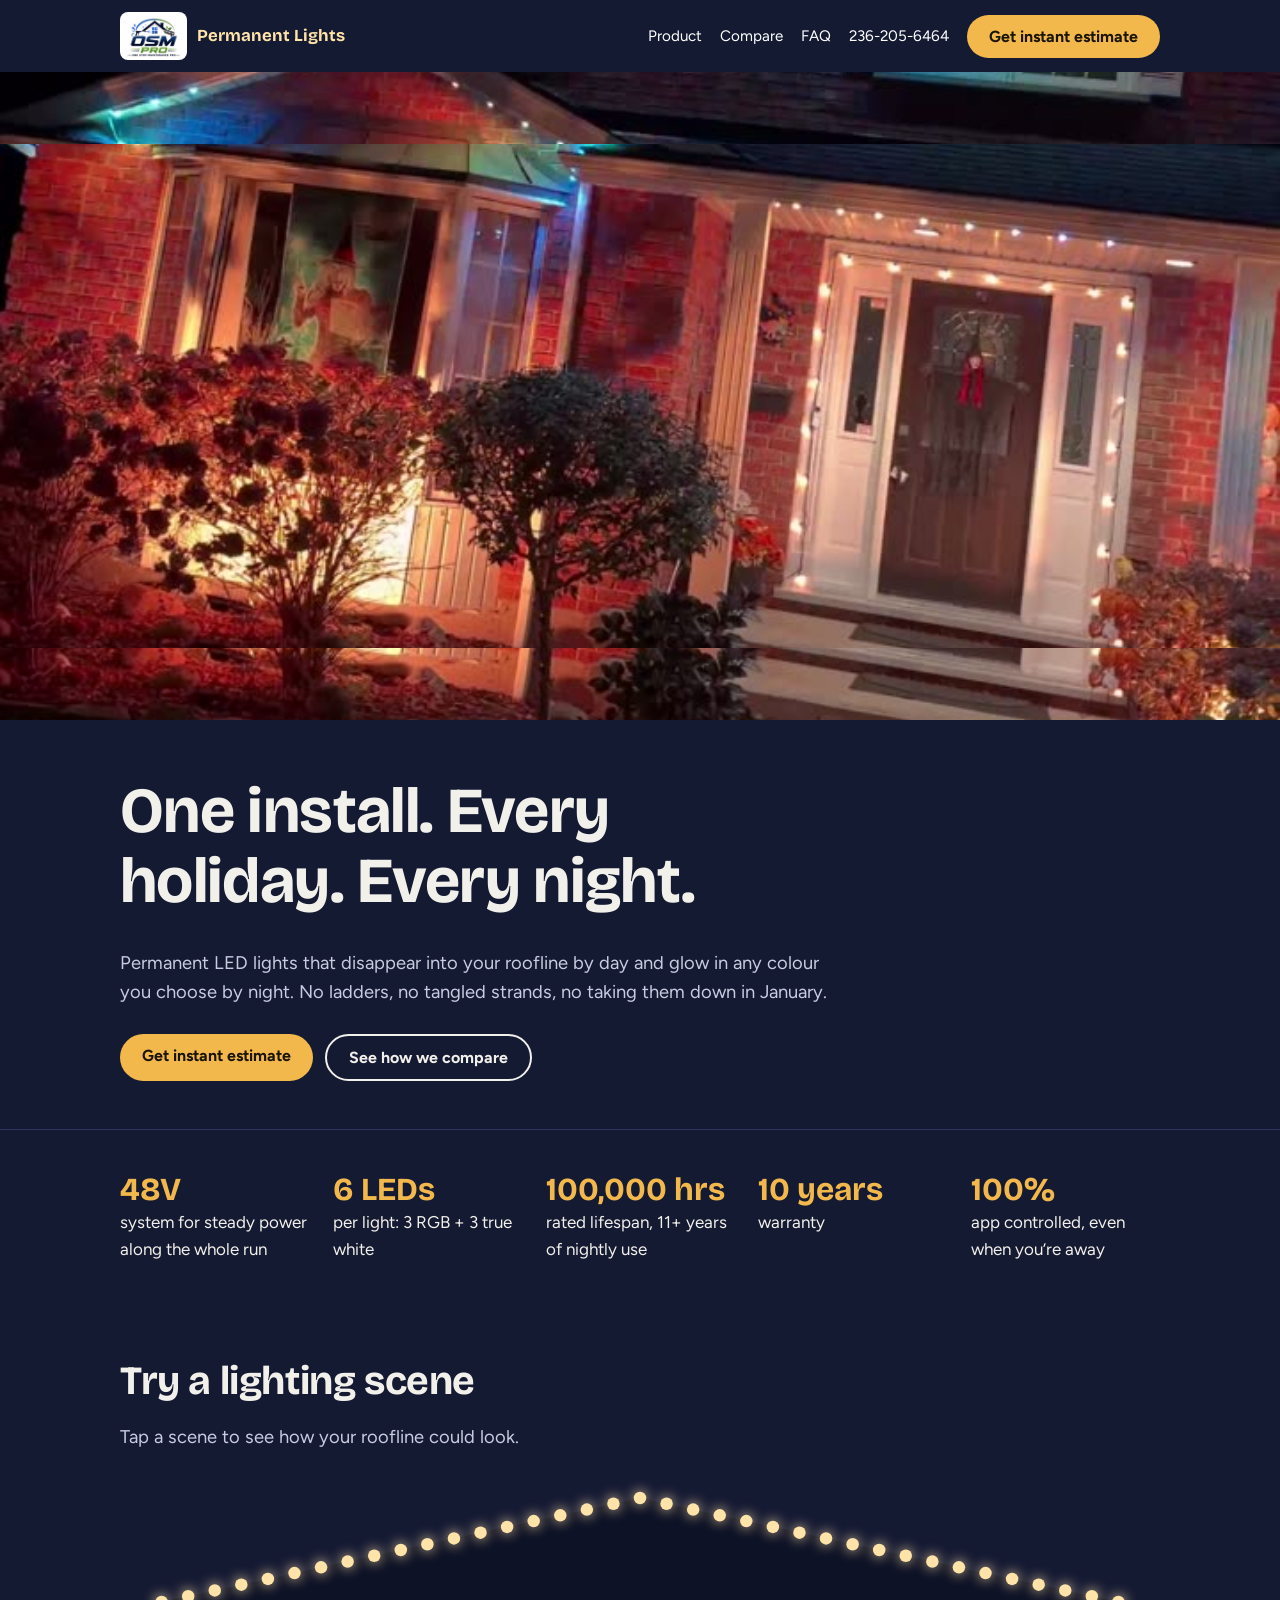
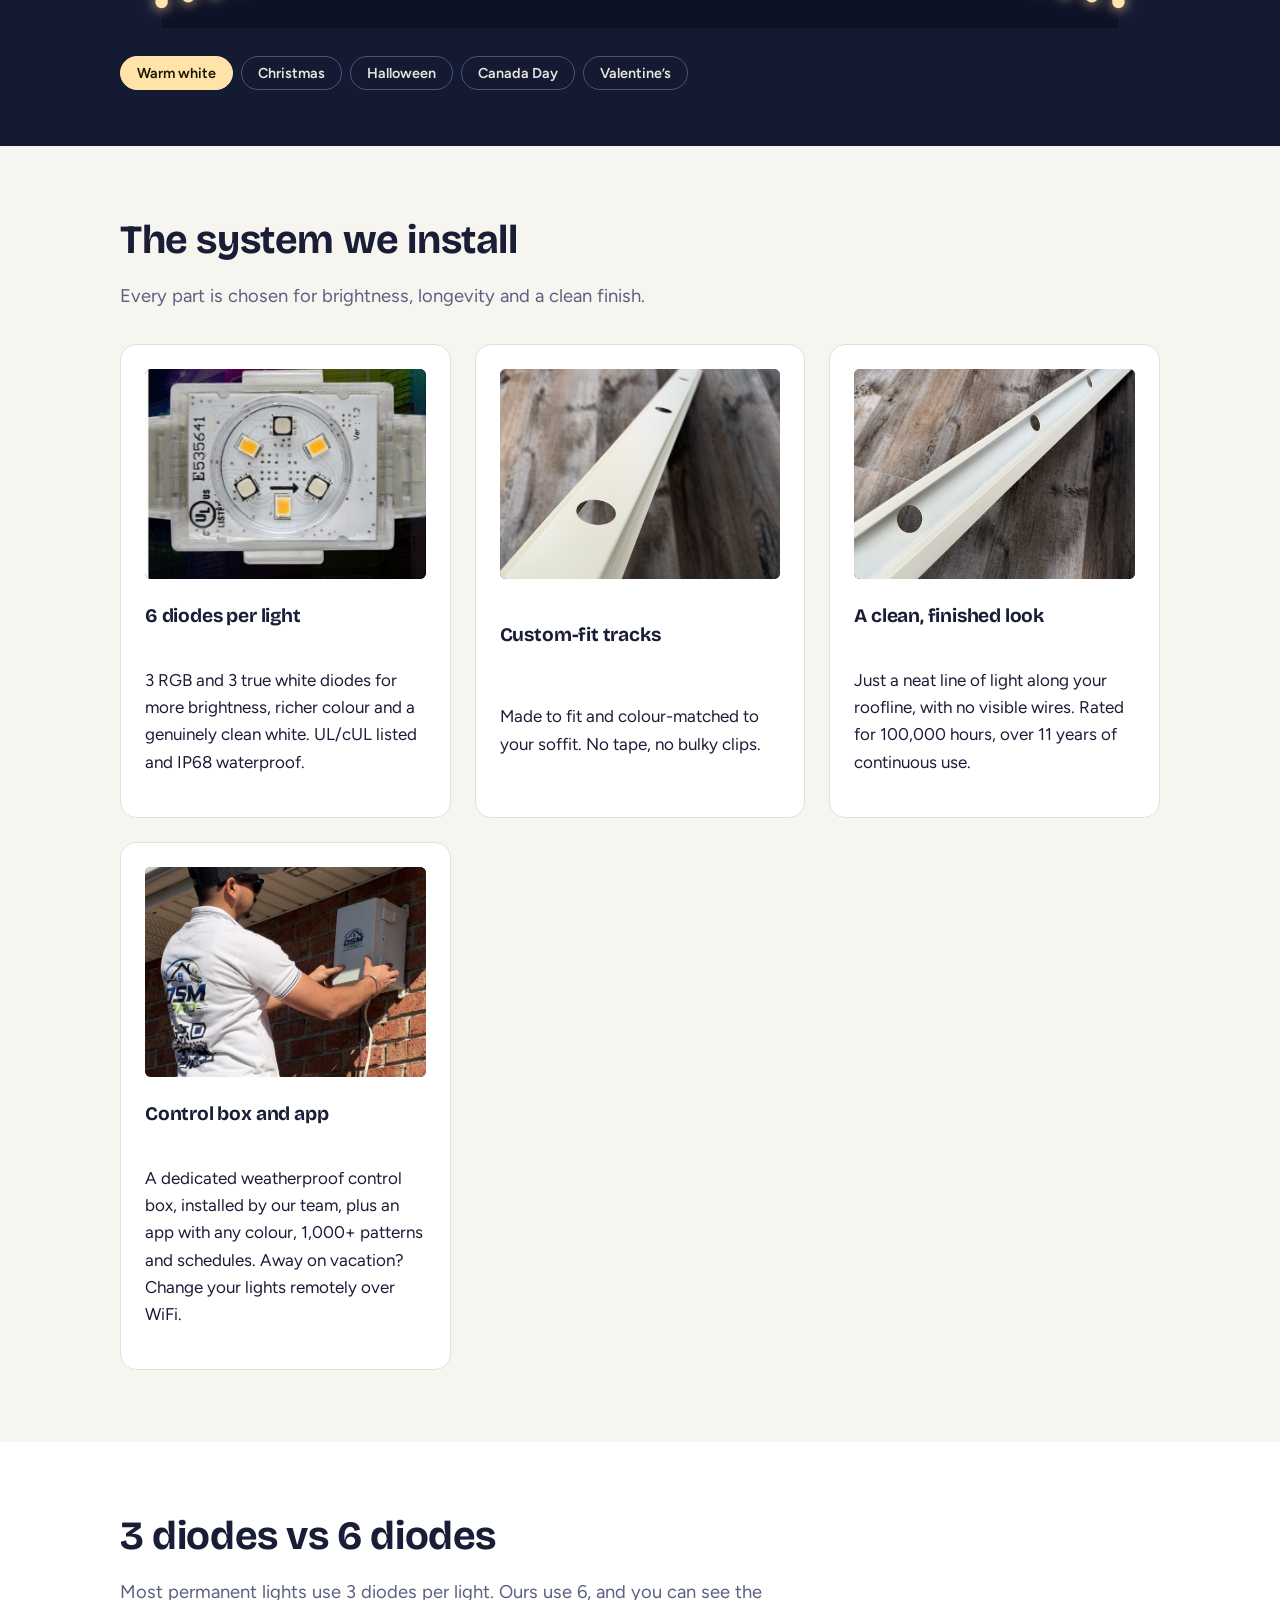
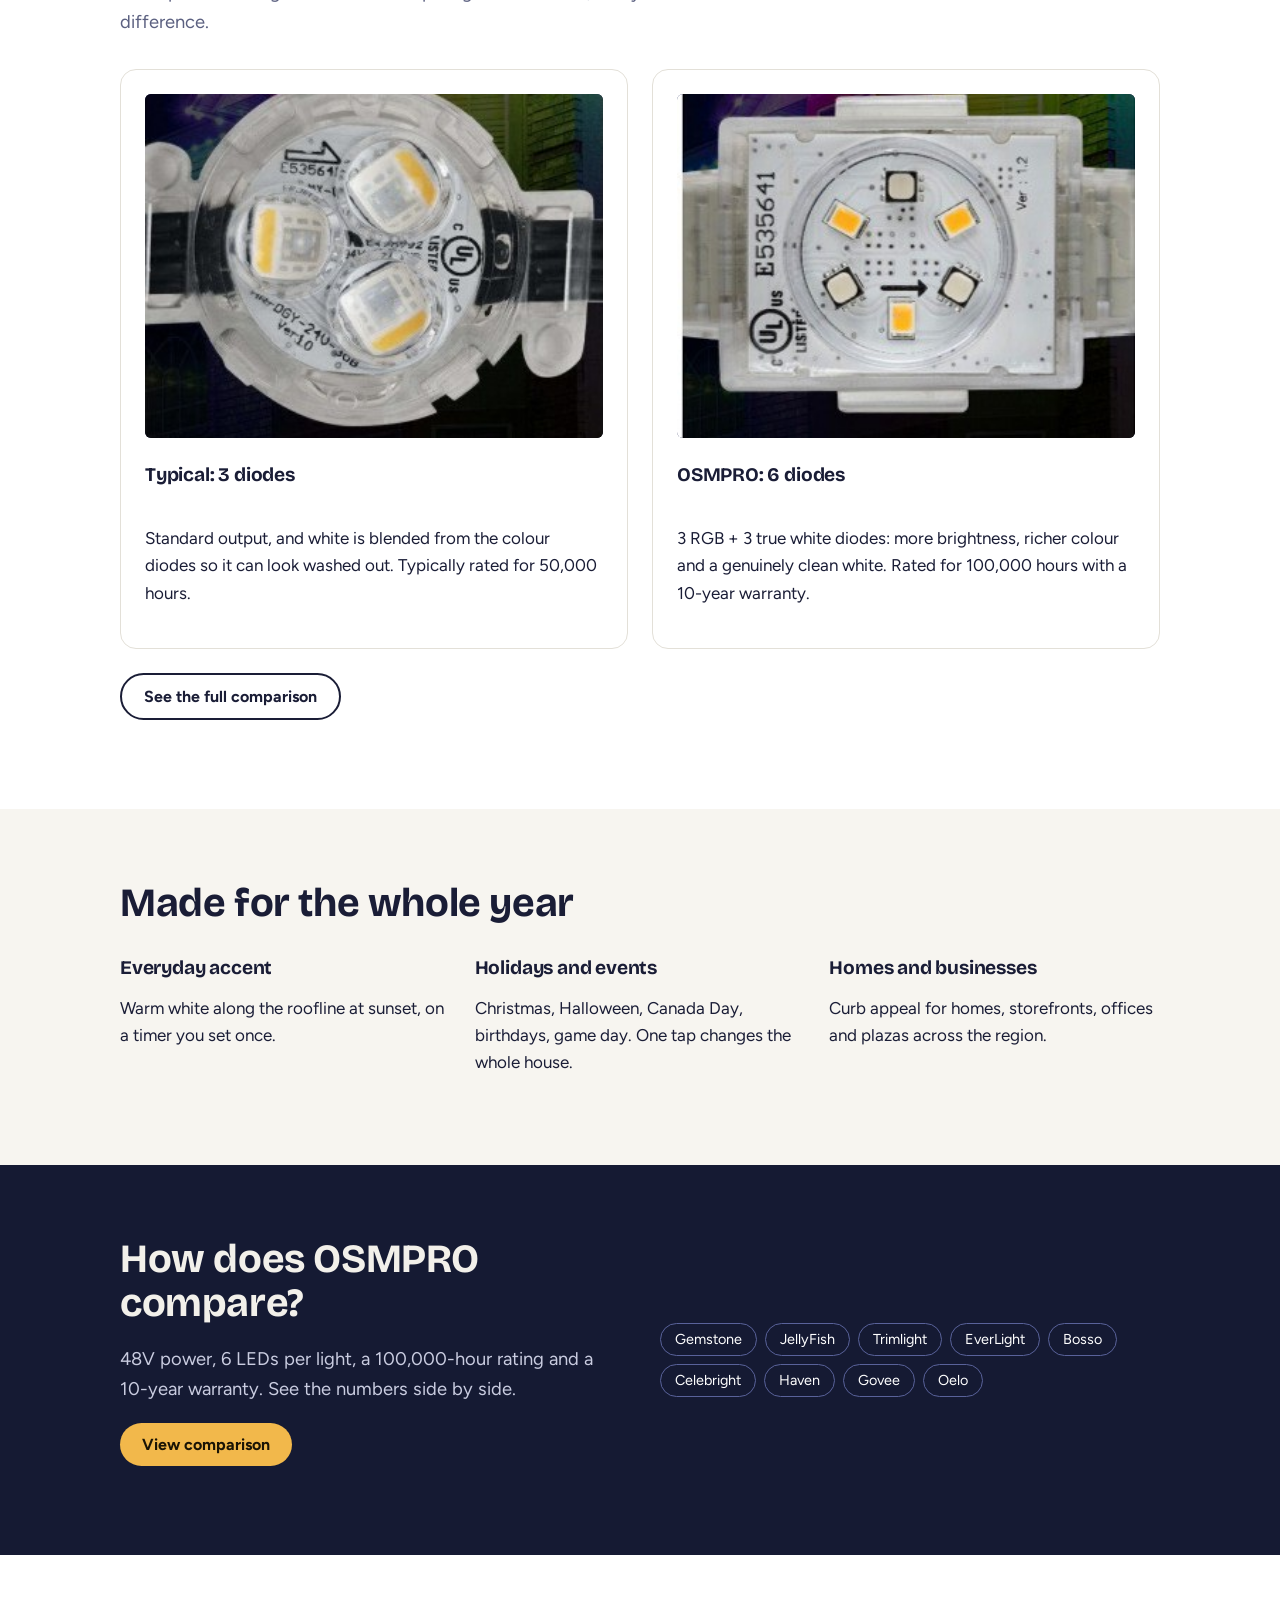
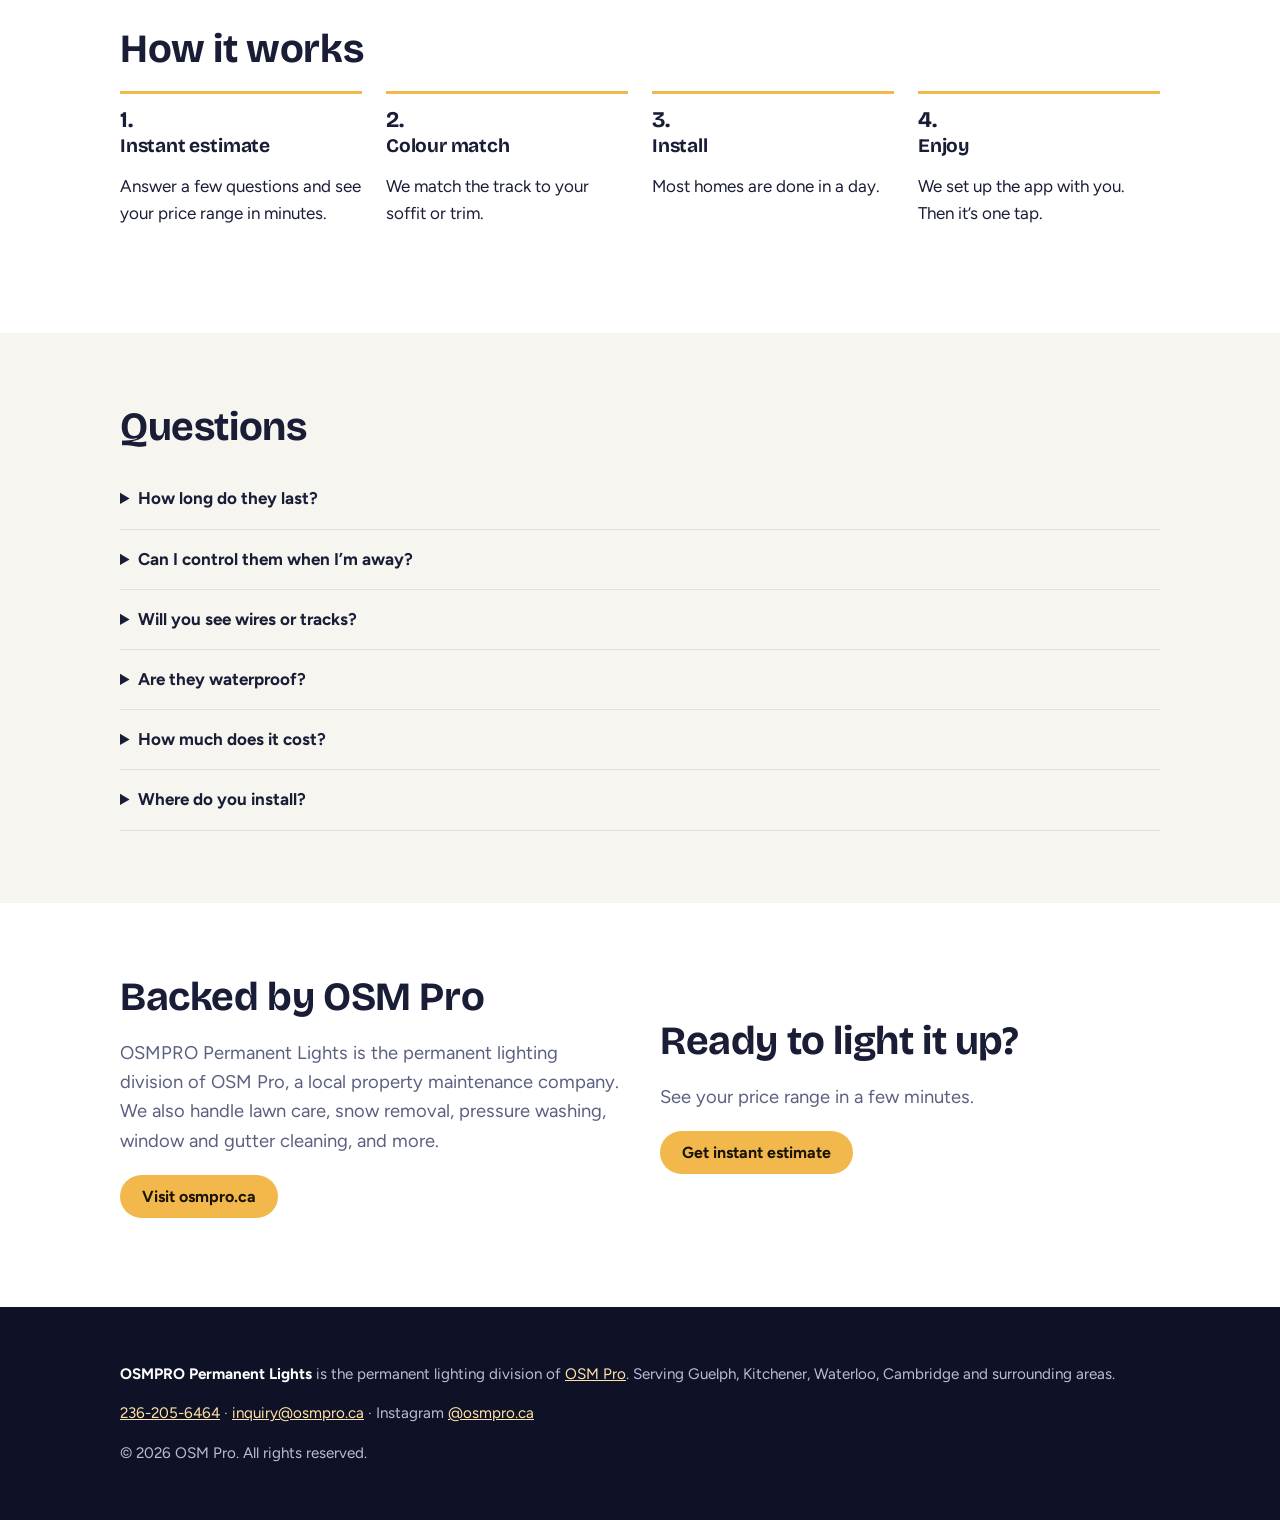
==== index.html @ 626390d8 "Video band hero, 6 vs 3 diode comparison, illustrated estimator, address search, cleanup" ====
<!doctype html><html lang="en"><head><meta charset="utf-8"><meta name="viewport" content="width=device-width,initial-scale=1"><title>Compare OSMPRO to Other Permanent Lights | OSMPRO Permanent Lights</title><meta name="description" content="Compare OSMPRO Permanent Lights with JellyFish, Celebright, Govee, Oelo, Haven, EverLight, Trimlight, Bosso and Gemstone: voltage, LEDs per light, lifespan and warranty."><link rel="preconnect" href="https://fonts.googleapis.com"><link rel="preconnect" href="https://fonts.gstatic.com" crossorigin><link href="https://fonts.googleapis.com/css2?family=Bricolage+Grotesque:wght@600;700&family=Figtree:wght@400;600;700&display=swap" rel="stylesheet"><link rel="icon" href="images/logo.png"><link rel="stylesheet" href="style.css"></head><body>
<header><div class="wrap"><a class="logo" href="index.html"><img src="images/logo.png" alt="OSM Pro One Stop Maintenance Pro"><span>Permanent Lights</span></a><nav><a href="index.html#products">Product</a><a href="compare.html">Compare</a><a href="index.html#faq">FAQ</a><a href="tel:+12362056464">236-205-6464</a><a class="btn" href="quote.html">Get instant estimate</a></nav></div></header>
<main>
<section class="videoband"><video autoplay muted loop playsinline preload="auto" poster="images/hero-poster.jpg" aria-label="A home lit with OSMPRO permanent lights at night"><source src="images/hero-bg.mp4" type="video/mp4"></video></section>
<section class="dark intro"><div class="wrap"><h1>One install. Every holiday. Every night.</h1><p class="lead">Permanent LED lights that disappear into your roofline by day and glow in any colour you choose by night. No ladders, no tangled strands, no taking them down in January.</p><div class="cta-row"><a class="btn" href="quote.html">Get instant estimate</a><a class="btn ghost" href="compare.html">See how we compare</a></div></div></section>
<section class="dark" style="padding:40px 0;border-top:1px solid #2c335c"><div class="wrap stats"><div><b>48V</b>system for steady power along the whole run</div><div><b>6 LEDs</b>per light: 3 RGB + 3 true white</div><div><b>100,000 hrs</b>rated lifespan, 11+ years of nightly use</div><div><b>10 years</b>warranty</div><div><b>100%</b>app controlled, even when you’re away</div></div></section>
<section class="dark" id="scenes" style="padding:56px 0"><div class="wrap"><h2>Try a lighting scene</h2><p class="lead">Tap a scene to see how your roofline could look.</p><div style="margin-top:20px"><svg id="roof" class="roof" viewBox="0 0 1000 150" role="img" aria-label="Roofline with permanent lights. Choose a scene below to change the colours."><polygon points="40,125 500,25 960,125 960,150 40,150" fill="#0e1226"/></svg></div><div class="scenes" role="group" aria-label="Try a lighting scene"></div></div></section>
<section id="products"><div class="wrap"><h2>The system we install</h2><p class="lead">Every part is chosen for brightness, longevity and a clean finish.</p><div class="grid"><div class="card"><figure class="ph" data-label="OSMPRO 6-diode light up close"><img src="images/product-lights.jpg" alt="OSMPRO 6-diode light up close" loading="lazy" onerror="this.style.display='none'"></figure><h3>6 diodes per light</h3><p>3 RGB and 3 true white diodes for more brightness, richer colour and a genuinely clean white. UL/cUL listed and IP68 waterproof.</p></div><div class="card"><figure class="ph" data-label="Custom-fit track colour-matched to the soffit"><img src="images/product-track.jpg" alt="Custom-fit track colour-matched to the soffit" loading="lazy" onerror="this.style.display='none'"></figure><h3>Custom-fit tracks</h3><p>Made to fit and colour-matched to your soffit. No tape, no bulky clips.</p></div><div class="card"><figure class="ph" data-label="Clean track channel with no visible wires"><img src="images/product-track-2.jpg" alt="Clean track channel with no visible wires" loading="lazy" onerror="this.style.display='none'"></figure><h3>A clean, finished look</h3><p>Just a neat line of light along your roofline, with no visible wires. Rated for 100,000 hours, over 11 years of continuous use.</p></div><div class="card"><figure class="ph" data-label="Our team installing the OSMPRO control box on a home"><img src="images/install-controller.jpg" alt="Our team installing the OSMPRO control box on a home" loading="lazy" onerror="this.style.display='none'"></figure><h3>Control box and app</h3><p>A dedicated weatherproof control box, installed by our team, plus an app with any colour, 1,000+ patterns and schedules. Away on vacation? Change your lights remotely over WiFi.</p></div></div></div></section><section class="alt" id="diodes"><div class="wrap"><h2>3 diodes vs 6 diodes</h2><p class="lead">Most permanent lights use 3 diodes per light. Ours use 6, and you can see the difference.</p><div class="grid"><div class="card"><figure class="ph" data-label="A typical 3-diode light"><img src="images/product-3-diode.jpg" alt="A typical 3-diode light" loading="lazy" onerror="this.style.display='none'"></figure><h3>Typical: 3 diodes</h3><p>Standard output, and white is blended from the colour diodes so it can look washed out. Typically rated for 50,000 hours.</p></div><div class="card"><figure class="ph" data-label="OSMPRO 6-diode light"><img src="images/product-lights.jpg" alt="OSMPRO 6-diode light" loading="lazy" onerror="this.style.display='none'"></figure><h3>OSMPRO: 6 diodes</h3><p>3 RGB + 3 true white diodes: more brightness, richer colour and a genuinely clean white. Rated for 100,000 hours with a 10-year warranty.</p></div></div><p style="margin-top:24px"><a class="btn ghost" href="compare.html#diodes">See the full comparison</a></p></div></section><section><div class="wrap"><h2>Made for the whole year</h2><div class="grid"><div><h3>Everyday accent</h3><p>Warm white along the roofline at sunset, on a timer you set once.</p></div><div><h3>Holidays and events</h3><p>Christmas, Halloween, Canada Day, birthdays, game day. One tap changes the whole house.</p></div><div><h3>Homes and businesses</h3><p>Curb appeal for homes, storefronts, offices and plazas across the region.</p></div></div></div></section>
<section class="dark"><div class="wrap two"><div><h2>How does OSMPRO compare?</h2><p class="lead">48V power, 6 LEDs per light, a 100,000-hour rating and a 10-year warranty. See the numbers side by side.</p><p><a class="btn" href="compare.html">View comparison</a></p></div><div class="chips"><span>Gemstone</span><span>JellyFish</span><span>Trimlight</span><span>EverLight</span><span>Bosso</span><span>Celebright</span><span>Haven</span><span>Govee</span><span>Oelo</span></div></div></section>
<section class="alt"><div class="wrap"><h2>How it works</h2><ol class="steps"><li><h3>Instant estimate</h3><p>Answer a few questions and see your price range in minutes.</p></li><li><h3>Colour match</h3><p>We match the track to your soffit or trim.</p></li><li><h3>Install</h3><p>Most homes are done in a day.</p></li><li><h3>Enjoy</h3><p>We set up the app with you. Then it’s one tap.</p></li></ol></div></section>
<section id="faq"><div class="wrap"><h2>Questions</h2>
<details><summary>How long do they last?</summary><p>The lights are rated for 100,000 hours, more than 11 years of continuous use, and come with a 10-year warranty.</p></details>
<details><summary>Can I control them when I’m away?</summary><p>Yes. The app works remotely over WiFi, so you can change colours, patterns and schedules from anywhere. Choose any colour from 1,000+ patterns.</p></details>
<details><summary>Will you see wires or tracks?</summary><p>No wires are visible. The track is matched to your soffit or trim colour, so it blends in during the day.</p></details>
<details><summary>Are they waterproof?</summary><p>Yes. The lights are IP68 waterproof and UL/cUL listed, built for Canadian weather.</p></details>
<details><summary>How much does it cost?</summary><p>Every property is different. Use our instant estimate for a price range, and we’ll confirm your final price.</p></details>
<details><summary>Where do you install?</summary><p>Guelph, Kitchener, Waterloo, Cambridge and surrounding areas.</p></details></div></section>
<section class="alt"><div class="wrap two"><div><h2>Backed by OSM Pro</h2><p class="lead">OSMPRO Permanent Lights is the permanent lighting division of OSM Pro, a local property maintenance company. We also handle lawn care, snow removal, pressure washing, window and gutter cleaning, and more.</p><p><a class="btn" href="https://osmpro.ca">Visit osmpro.ca</a></p></div><div><h2>Ready to light it up?</h2><p class="lead">See your price range in a few minutes.</p><p><a class="btn" href="quote.html">Get instant estimate</a></p></div></div></section>
</main>
<footer><div class="wrap"><p><b style="color:#fff">OSMPRO Permanent Lights</b> is the permanent lighting division of <a href="https://osmpro.ca">OSM Pro</a>. Serving Guelph, Kitchener, Waterloo, Cambridge and surrounding areas.</p><p><a href="tel:+12362056464">236-205-6464</a> · <a href="mailto:inquiry@osmpro.ca">inquiry@osmpro.ca</a> · Instagram <a href="https://instagram.com/osmpro.ca">@osmpro.ca</a></p><p>© 2026 OSM Pro. All rights reserved.</p></div></footer><script src="script.js"></script></body></html>
---- style.css ----
:root{--dusk:#151a33;--slate:#232a52;--glow:#ffe3a8;--paper:#f7f5f0;--ink:#1a1d36;--muted:#5b6080;--line:#e3e0d8;--gold:#f2b84b}
*{box-sizing:border-box}html{scroll-behavior:smooth}
body{margin:0;font:17px/1.6 Figtree,system-ui,sans-serif;color:var(--ink);background:var(--paper)}
h1,h2,h3{font-family:'Bricolage Grotesque',Figtree,sans-serif;line-height:1.1;margin:0 0 .5em;letter-spacing:-.01em}
h1{font-size:clamp(2.3rem,6vw,4rem)}h2{font-size:clamp(1.7rem,3.6vw,2.5rem)}h3{font-size:1.2rem}
a{color:inherit}img{max-width:100%}
.wrap{max-width:1080px;margin:0 auto;padding:0 20px}
section{padding:72px 0}.dark{background:var(--dusk);color:#f2f0ea}.alt{background:#fff}
.lead{font-size:1.15rem;max-width:60ch;color:var(--muted)}.dark .lead{color:#c9cce0}
header{background:var(--dusk);color:#fff;position:sticky;top:0;z-index:20}
header .wrap{display:flex;align-items:center;justify-content:space-between;gap:16px;padding-top:12px;padding-bottom:12px;flex-wrap:wrap}
.logo{text-decoration:none;font-family:'Bricolage Grotesque',sans-serif;font-size:1.5rem;font-weight:700;color:var(--glow)}
.logo small{display:block;font:500 .72rem Figtree,sans-serif;color:#aab0d0}
nav{display:flex;gap:18px;align-items:center;flex-wrap:wrap}nav a{text-decoration:none;font-size:.95rem}nav a:hover{color:var(--glow)}
.btn{display:inline-block;background:var(--gold);color:#1a1405;padding:12px 22px;border-radius:999px;font-weight:700;text-decoration:none;border:0;cursor:pointer;font:700 1rem Figtree,sans-serif}
.btn:hover{background:#ffd17a}.btn.ghost{background:transparent;color:inherit;border:2px solid currentColor}
:focus-visible{outline:3px solid var(--gold);outline-offset:3px}
.hero{padding:40px 0 64px}.roof{width:100%;display:block;margin-bottom:28px}
.roof circle{transition:fill .5s,filter .5s;filter:drop-shadow(0 0 6px currentColor)}
.scenes{display:flex;gap:8px;flex-wrap:wrap;margin:22px 0 0}
.scenes button{background:transparent;color:#e8e6df;border:1px solid #4a5280;border-radius:999px;padding:7px 16px;cursor:pointer;font:600 .9rem Figtree,sans-serif}
.scenes button[aria-pressed=true]{background:var(--glow);color:#1a1405;border-color:var(--glow)}
.cta-row{display:flex;gap:12px;flex-wrap:wrap;margin-top:26px}
.stats{display:grid;grid-template-columns:repeat(auto-fit,minmax(180px,1fr));gap:24px;text-align:left}
.stats b{display:block;font:700 2rem 'Bricolage Grotesque',sans-serif;color:var(--gold)}
.grid{display:grid;grid-template-columns:repeat(auto-fit,minmax(260px,1fr));gap:24px;margin-top:32px}
.ph{aspect-ratio:4/3;background:linear-gradient(135deg,#2a3166,#151a33);border-radius:6px;overflow:hidden;position:relative;margin:0}
.ph::after{content:attr(data-label);position:absolute;inset:0;display:grid;place-items:center;color:#8f96c4;font-size:.85rem;text-align:center;padding:10px}
.ph img{position:relative;z-index:1;width:100%;height:100%;object-fit:cover;display:block}
figcaption{padding:10px 0 0;font-size:.95rem}.card h3{margin-top:12px}
.two{display:grid;grid-template-columns:repeat(auto-fit,minmax(300px,1fr));gap:40px;align-items:center}
.scroll{overflow-x:auto;margin-top:28px}
table{border-collapse:collapse;width:100%;min-width:560px;background:#fff}
th,td{padding:14px 16px;text-align:left;border-bottom:1px solid var(--line);vertical-align:top}
thead th{background:var(--dusk);color:#fff}th.us,td.us{background:#fff6dd;font-weight:700}thead th.us{background:var(--gold);color:#1a1405}
.chips{display:flex;gap:8px;flex-wrap:wrap;margin:18px 0}.chips span{border:1px solid var(--line);background:#fff;padding:4px 14px;border-radius:999px;font-size:.9rem}
.steps{counter-reset:s;list-style:none;padding:0;display:grid;grid-template-columns:repeat(auto-fit,minmax(220px,1fr));gap:24px}
.steps li{counter-increment:s;border-top:3px solid var(--gold);padding-top:12px}.steps li::before{content:counter(s) '.';font:700 1.4rem 'Bricolage Grotesque',sans-serif}
details{border-bottom:1px solid var(--line);padding:16px 0}summary{cursor:pointer;font-weight:700}details p{margin:.6em 0 0;color:var(--muted)}
form{display:grid;gap:16px;max-width:640px}label{display:grid;gap:6px;font-weight:600}
input,select,textarea{font:inherit;padding:12px;border:1px solid #c9c6bc;border-radius:6px;background:#fff}
.row{display:grid;grid-template-columns:repeat(auto-fit,minmax(220px,1fr));gap:16px}.hp{display:none}
footer{background:#0f1226;color:#b9bdd6;padding:40px 0;font-size:.95rem}footer a{color:var(--glow)}
.fine{font-size:.85rem;color:var(--muted);margin-top:14px}
@media(prefers-reduced-motion:reduce){*{transition:none!important;scroll-behavior:auto!important}}
.logo{display:flex;align-items:center;gap:10px}.logo img{height:48px;width:auto;background:#fff;border-radius:8px;padding:3px}.logo span{font-size:1.05rem}
fieldset{border:0;padding:0;margin:0 0 8px;display:grid;gap:12px}legend{font:700 1.25rem 'Bricolage Grotesque',sans-serif;margin-bottom:10px;padding:0}
.opts{display:flex;gap:10px;flex-wrap:wrap}.opt{display:block;font-weight:600;cursor:pointer}.opt input{position:absolute;opacity:0}
.opt span{display:block;padding:12px 20px;border:2px solid #c9c6bc;border-radius:10px;background:#fff}
.opt input:checked+span{border-color:var(--gold);background:#fff6dd}.opt input:focus-visible+span{outline:3px solid var(--gold);outline-offset:2px}
.bar{height:12px;background:#e3e0d8;border-radius:99px;overflow:hidden}.bar i{display:block;height:100%;width:0;background:var(--gold);transition:width .4s}
.result{background:var(--dusk);color:#fff;padding:24px;border-radius:12px}.result p{margin:0;color:#c9cce0}.result b{display:block;font:700 2.4rem 'Bricolage Grotesque',sans-serif;color:var(--glow)}
.btn:disabled{opacity:.5;cursor:not-allowed}
.wiz{max-width:760px;margin:0 auto;padding:24px 20px 70px;text-align:center}.wiz h2{margin:18px 0 6px}.sub{color:var(--muted);margin:0 0 20px}
.top{min-height:36px;text-align:left}.back{background:none;border:0;color:#9a6b00;font:700 1rem Figtree,sans-serif;cursor:pointer;padding:6px 0}
.step{display:none}.step.on{display:block}.step .btn{margin-top:24px}
.pics{display:grid;grid-template-columns:repeat(2,1fr);gap:14px}
.pic{cursor:pointer;display:block;padding:8px;border:3px solid #e3e0d8;border-radius:16px;background:#fff;font-weight:700}.pic input,.li input{position:absolute;opacity:0}
.pic .ph{border-radius:10px}.pic b{display:block;padding:8px 0 2px}.pic:has(input:checked){border-color:var(--gold);background:#fff6dd}.pic:has(input:focus-visible),.li:has(input:focus-visible){outline:3px solid var(--gold)}
.list{display:grid;gap:12px;text-align:left}.li{display:flex;align-items:center;gap:14px;padding:16px;border:2px solid #e3e0d8;border-radius:16px;background:#fff;cursor:pointer;position:relative}
.li:has(input:checked){border-color:var(--gold);background:#fff6dd}.li span{flex:1}.li b{display:block}.li small{color:var(--muted)}
.ic{font-style:normal;background:#fff0c7;border-radius:12px;width:48px;height:48px;display:grid;place-items:center;font-size:1.4rem}
.dot{width:26px;height:26px;border:2px solid #c9c6bc;border-radius:50%}.li:has(input:checked) .dot{background:var(--gold);border-color:var(--gold)}
.badge{position:absolute;top:-10px;right:14px;background:var(--gold);color:#1a1405;font:700 .72rem Figtree,sans-serif;padding:3px 12px;border-radius:99px;text-decoration:none}
.big{display:grid;gap:8px;text-align:left}.meter{background:#fff;border:1px solid var(--line);border-radius:14px;padding:16px;margin:16px 0;text-align:left;font-weight:700}.meter .bar{margin-top:10px}
.card{background:#fff;border:1px solid var(--line);border-radius:16px;padding:24px;text-align:left;display:grid;gap:14px}.card h2{margin:0}
#loading video{width:100%;aspect-ratio:16/9;background:#000;border-radius:14px;margin-top:12px}
#result{margin-top:10px}.btn[disabled]{opacity:.5;cursor:not-allowed}
.charts{display:grid;grid-template-columns:repeat(auto-fit,minmax(320px,1fr));gap:36px;margin-top:28px}.chart h3{margin-bottom:4px}
.b{display:grid;grid-template-columns:90px 1fr 92px;gap:10px;align-items:center;margin:8px 0;font-size:.95rem}.b .bar{height:14px}.b .bar i{background:#9aa0c4;transition:none}.b.us .bar i{background:var(--gold)}.b.us span,.b.us b{font-weight:700}.b b{text-align:right;font-weight:600}
tr.usr td{background:#fff6dd;font-weight:700}

.videoband{background:#0b0f2a url(images/hero-poster.jpg) center 60%/cover;height:clamp(360px,72vh,700px);overflow:hidden}
.videoband video{width:100%;height:100%;object-fit:cover;object-position:50% 62%;display:block}
.intro{padding:56px 0 48px}.intro h1{max-width:18ch}
.dark .chips span{background:transparent;color:#fff;border-color:#59629a}
.ph[data-label=""]::after{content:none}
.acwrap{position:relative;max-width:560px;margin:0 auto}.acwrap input{width:100%;font-size:1.05rem;padding:14px}
#sug{position:absolute;left:0;right:0;top:calc(100% - 30px);margin:0;padding:6px;list-style:none;background:#fff;border:1px solid #c9c6bc;border-radius:12px;box-shadow:0 12px 30px rgba(21,26,51,.18);z-index:30;text-align:left}
#sug li{padding:12px 14px;border-radius:8px;cursor:pointer}#sug li:hover,#sug li[aria-selected=true]{background:#fff6dd}
#sug small{display:block;color:var(--muted)}
@media(prefers-reduced-motion:reduce){.videoband video{display:none}}
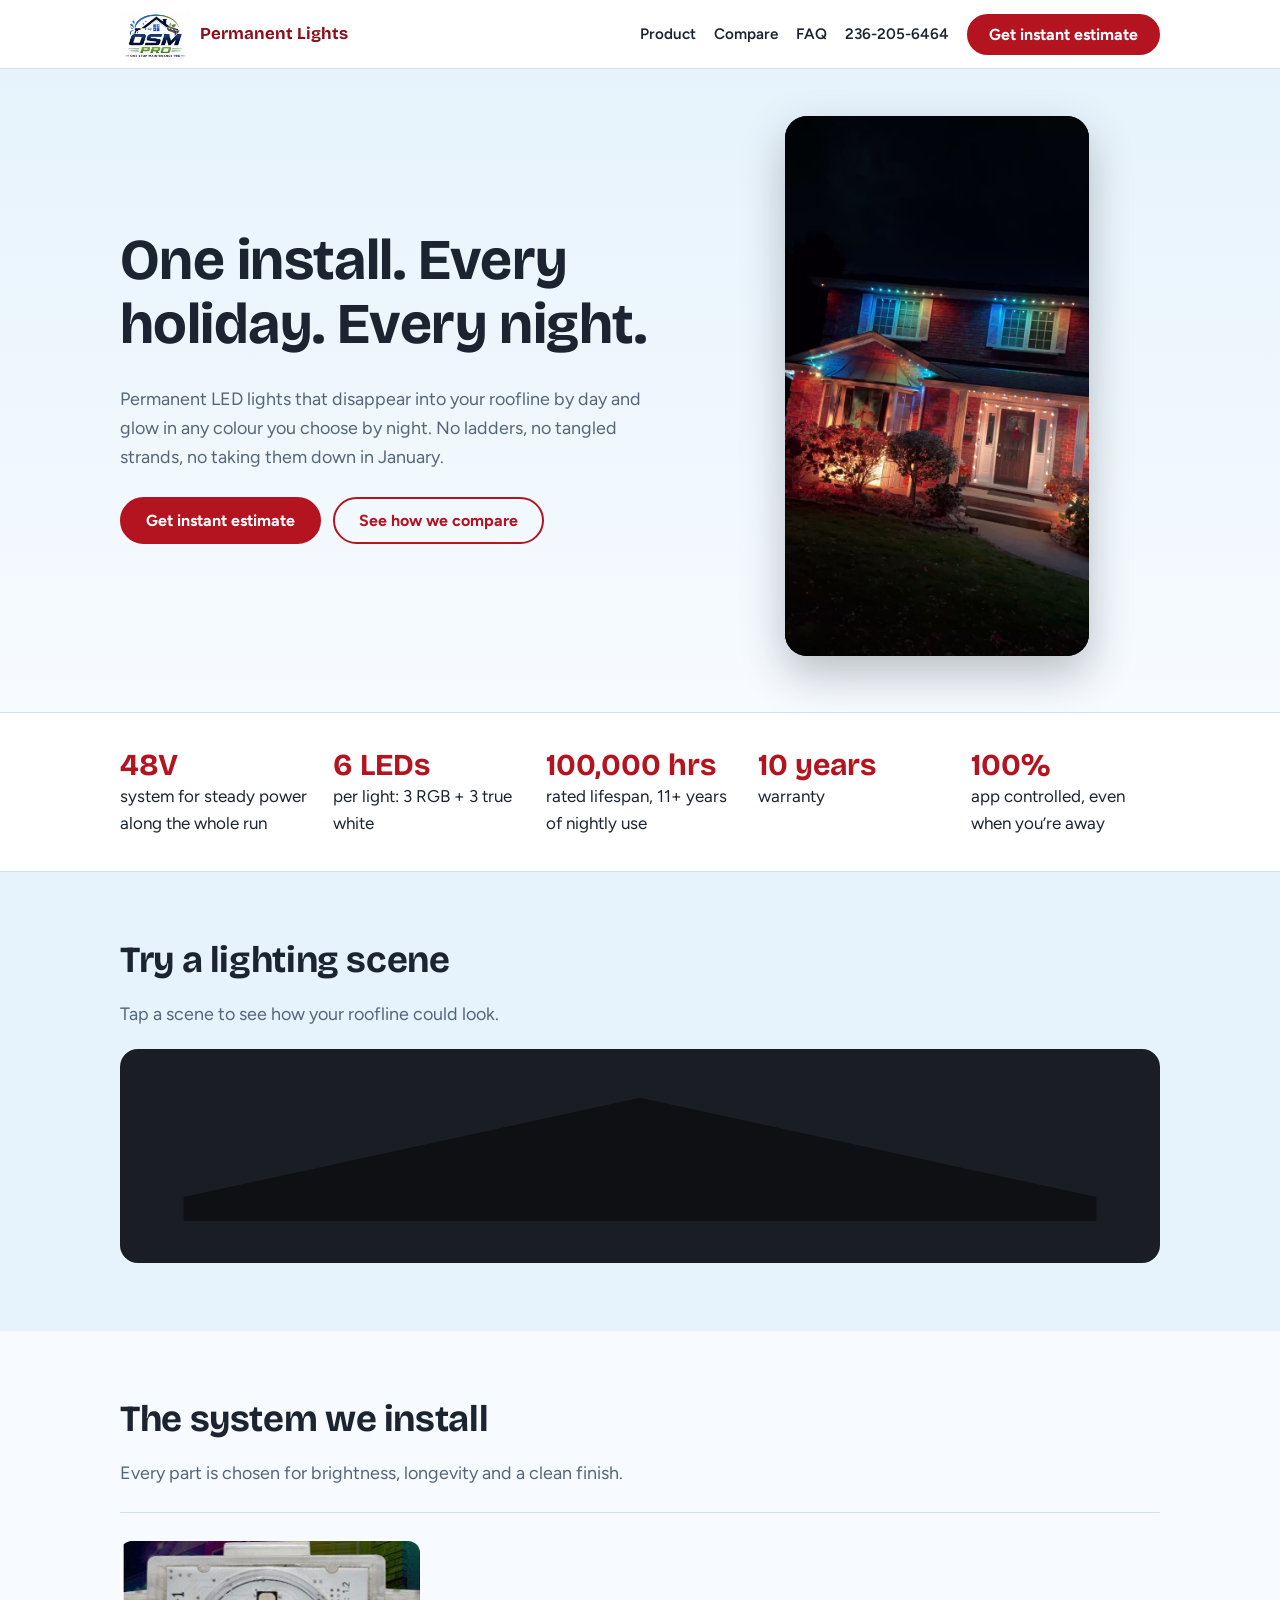
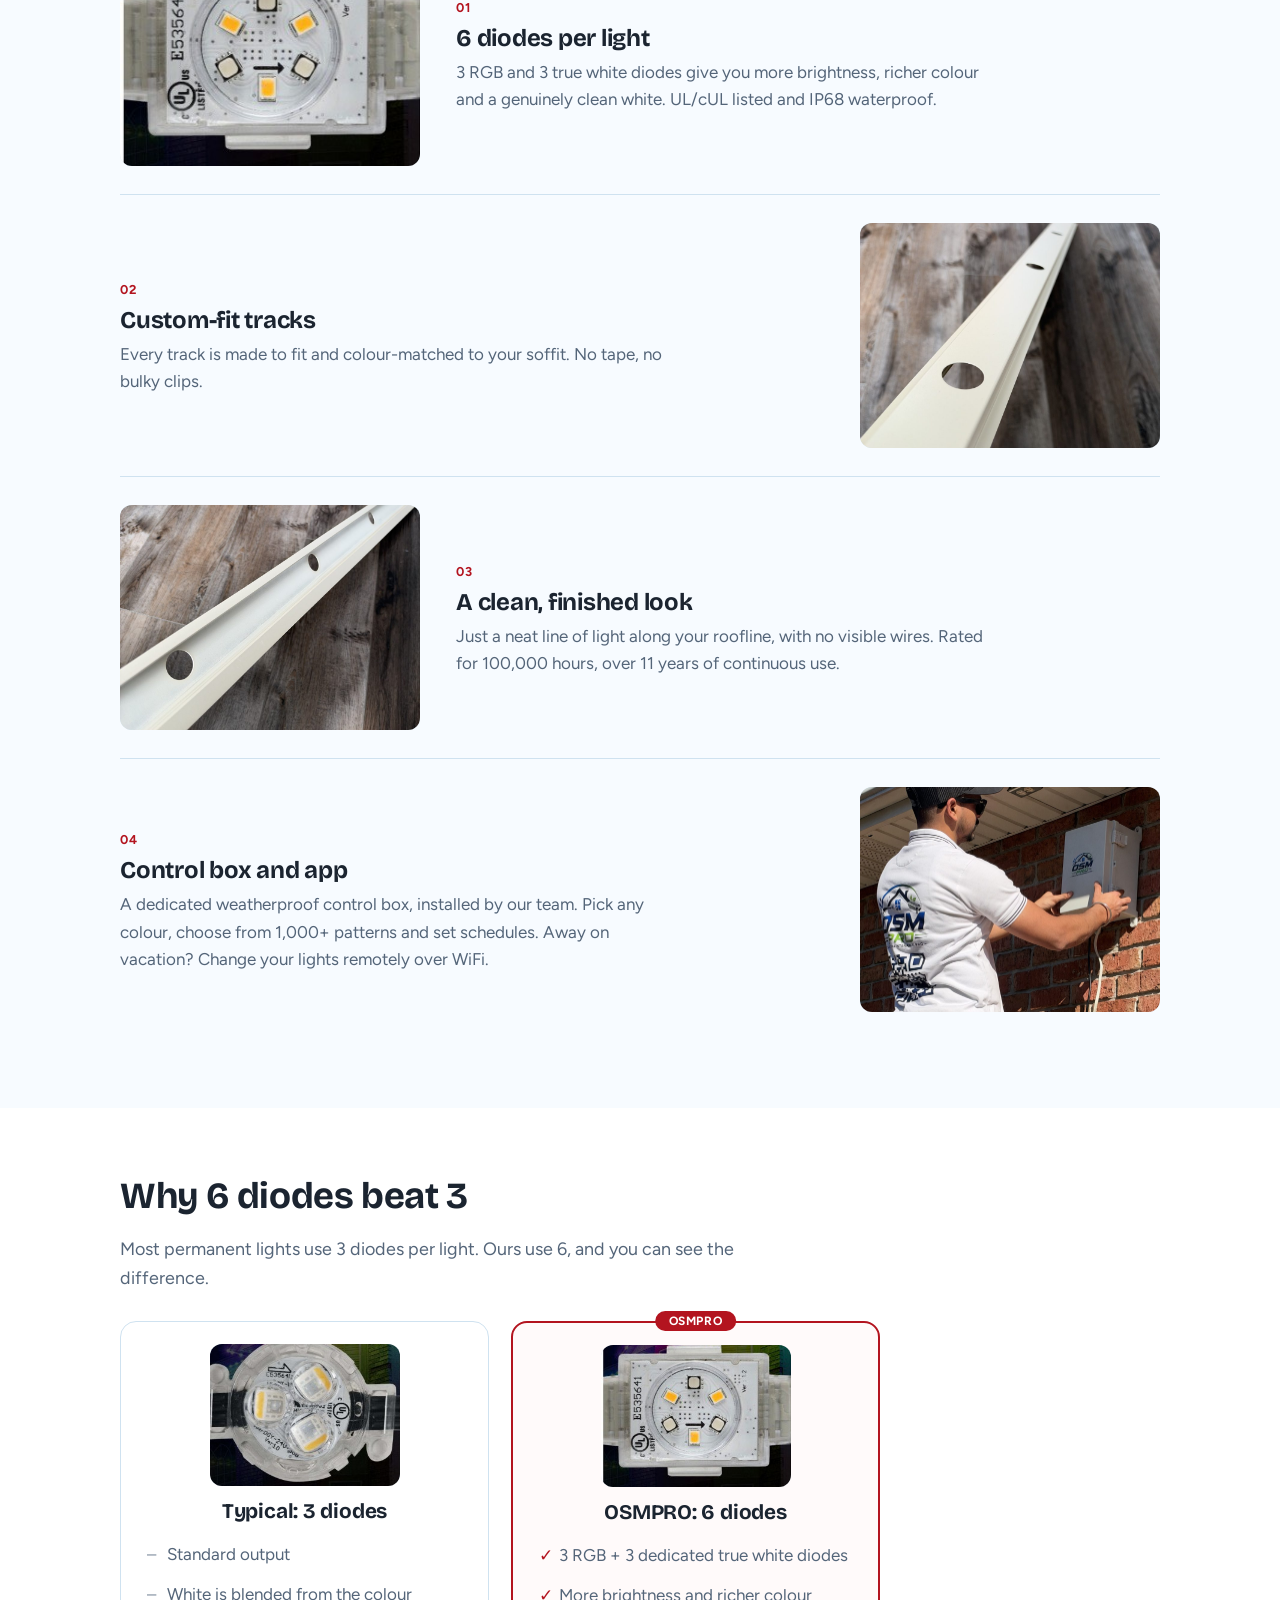
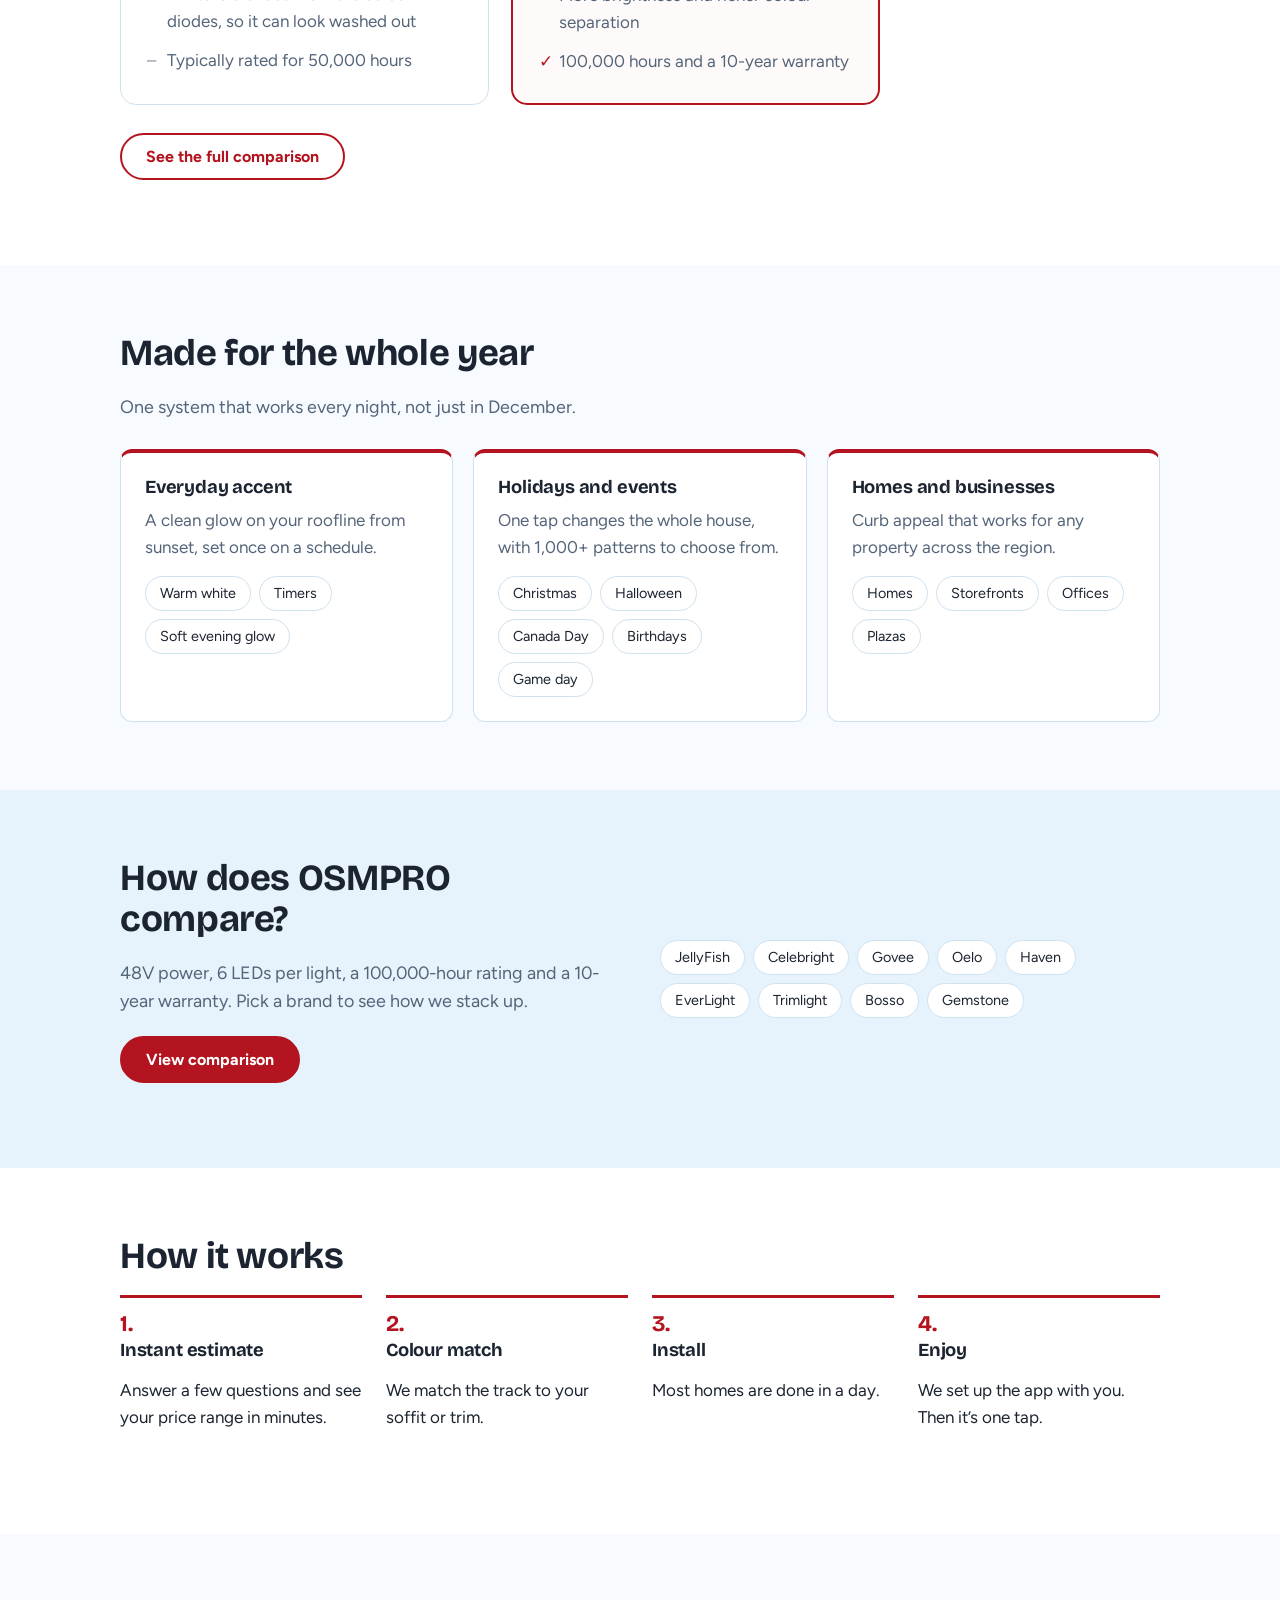
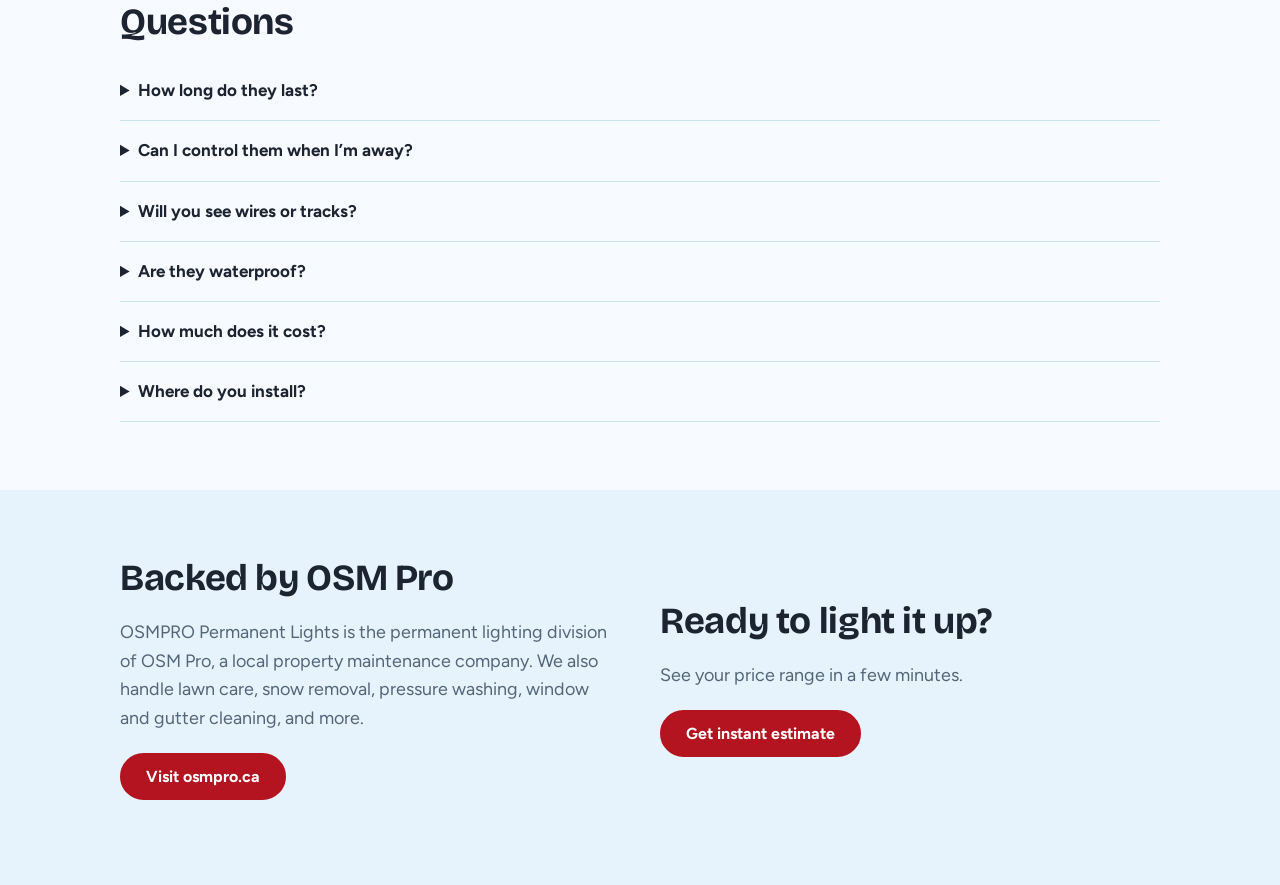
==== commit 9f952fdb: "Light blue and red theme, sized hero video, redesigned sections, click-to-compare brands, better add" ====
--- a/index.html
+++ b/index.html
@@ -1,20 +1,24 @@
 <!doctype html><html lang="en"><head><meta charset="utf-8"><meta name="viewport" content="width=device-width,initial-scale=1"><title>Compare OSMPRO to Other Permanent Lights | OSMPRO Permanent Lights</title><meta name="description" content="Compare OSMPRO Permanent Lights with JellyFish, Celebright, Govee, Oelo, Haven, EverLight, Trimlight, Bosso and Gemstone: voltage, LEDs per light, lifespan and warranty."><link rel="preconnect" href="https://fonts.googleapis.com"><link rel="preconnect" href="https://fonts.gstatic.com" crossorigin><link href="https://fonts.googleapis.com/css2?family=Bricolage+Grotesque:wght@600;700&family=Figtree:wght@400;600;700&display=swap" rel="stylesheet"><link rel="icon" href="images/logo.png"><link rel="stylesheet" href="style.css"></head><body>
 <header><div class="wrap"><a class="logo" href="index.html"><img src="images/logo.png" alt="OSM Pro One Stop Maintenance Pro"><span>Permanent Lights</span></a><nav><a href="index.html#products">Product</a><a href="compare.html">Compare</a><a href="index.html#faq">FAQ</a><a href="tel:+12362056464">236-205-6464</a><a class="btn" href="quote.html">Get instant estimate</a></nav></div></header>
 <main>
-<section class="videoband"><video autoplay muted loop playsinline preload="auto" poster="images/hero-poster.jpg" aria-label="A home lit with OSMPRO permanent lights at night"><source src="images/hero-bg.mp4" type="video/mp4"></video></section>
-<section class="dark intro"><div class="wrap"><h1>One install. Every holiday. Every night.</h1><p class="lead">Permanent LED lights that disappear into your roofline by day and glow in any colour you choose by night. No ladders, no tangled strands, no taking them down in January.</p><div class="cta-row"><a class="btn" href="quote.html">Get instant estimate</a><a class="btn ghost" href="compare.html">See how we compare</a></div></div></section>
-<section class="dark" style="padding:40px 0;border-top:1px solid #2c335c"><div class="wrap stats"><div><b>48V</b>system for steady power along the whole run</div><div><b>6 LEDs</b>per light: 3 RGB + 3 true white</div><div><b>100,000 hrs</b>rated lifespan, 11+ years of nightly use</div><div><b>10 years</b>warranty</div><div><b>100%</b>app controlled, even when you’re away</div></div></section>
-<section class="dark" id="scenes" style="padding:56px 0"><div class="wrap"><h2>Try a lighting scene</h2><p class="lead">Tap a scene to see how your roofline could look.</p><div style="margin-top:20px"><svg id="roof" class="roof" viewBox="0 0 1000 150" role="img" aria-label="Roofline with permanent lights. Choose a scene below to change the colours."><polygon points="40,125 500,25 960,125 960,150 40,150" fill="#0e1226"/></svg></div><div class="scenes" role="group" aria-label="Try a lighting scene"></div></div></section>
-<section id="products"><div class="wrap"><h2>The system we install</h2><p class="lead">Every part is chosen for brightness, longevity and a clean finish.</p><div class="grid"><div class="card"><figure class="ph" data-label="OSMPRO 6-diode light up close"><img src="images/product-lights.jpg" alt="OSMPRO 6-diode light up close" loading="lazy" onerror="this.style.display='none'"></figure><h3>6 diodes per light</h3><p>3 RGB and 3 true white diodes for more brightness, richer colour and a genuinely clean white. UL/cUL listed and IP68 waterproof.</p></div><div class="card"><figure class="ph" data-label="Custom-fit track colour-matched to the soffit"><img src="images/product-track.jpg" alt="Custom-fit track colour-matched to the soffit" loading="lazy" onerror="this.style.display='none'"></figure><h3>Custom-fit tracks</h3><p>Made to fit and colour-matched to your soffit. No tape, no bulky clips.</p></div><div class="card"><figure class="ph" data-label="Clean track channel with no visible wires"><img src="images/product-track-2.jpg" alt="Clean track channel with no visible wires" loading="lazy" onerror="this.style.display='none'"></figure><h3>A clean, finished look</h3><p>Just a neat line of light along your roofline, with no visible wires. Rated for 100,000 hours, over 11 years of continuous use.</p></div><div class="card"><figure class="ph" data-label="Our team installing the OSMPRO control box on a home"><img src="images/install-controller.jpg" alt="Our team installing the OSMPRO control box on a home" loading="lazy" onerror="this.style.display='none'"></figure><h3>Control box and app</h3><p>A dedicated weatherproof control box, installed by our team, plus an app with any colour, 1,000+ patterns and schedules. Away on vacation? Change your lights remotely over WiFi.</p></div></div></div></section><section class="alt" id="diodes"><div class="wrap"><h2>3 diodes vs 6 diodes</h2><p class="lead">Most permanent lights use 3 diodes per light. Ours use 6, and you can see the difference.</p><div class="grid"><div class="card"><figure class="ph" data-label="A typical 3-diode light"><img src="images/product-3-diode.jpg" alt="A typical 3-diode light" loading="lazy" onerror="this.style.display='none'"></figure><h3>Typical: 3 diodes</h3><p>Standard output, and white is blended from the colour diodes so it can look washed out. Typically rated for 50,000 hours.</p></div><div class="card"><figure class="ph" data-label="OSMPRO 6-diode light"><img src="images/product-lights.jpg" alt="OSMPRO 6-diode light" loading="lazy" onerror="this.style.display='none'"></figure><h3>OSMPRO: 6 diodes</h3><p>3 RGB + 3 true white diodes: more brightness, richer colour and a genuinely clean white. Rated for 100,000 hours with a 10-year warranty.</p></div></div><p style="margin-top:24px"><a class="btn ghost" href="compare.html#diodes">See the full comparison</a></p></div></section><section><div class="wrap"><h2>Made for the whole year</h2><div class="grid"><div><h3>Everyday accent</h3><p>Warm white along the roofline at sunset, on a timer you set once.</p></div><div><h3>Holidays and events</h3><p>Christmas, Halloween, Canada Day, birthdays, game day. One tap changes the whole house.</p></div><div><h3>Homes and businesses</h3><p>Curb appeal for homes, storefronts, offices and plazas across the region.</p></div></div></div></section>
-<section class="dark"><div class="wrap two"><div><h2>How does OSMPRO compare?</h2><p class="lead">48V power, 6 LEDs per light, a 100,000-hour rating and a 10-year warranty. See the numbers side by side.</p><p><a class="btn" href="compare.html">View comparison</a></p></div><div class="chips"><span>Gemstone</span><span>JellyFish</span><span>Trimlight</span><span>EverLight</span><span>Bosso</span><span>Celebright</span><span>Haven</span><span>Govee</span><span>Oelo</span></div></div></section>
+<section class="hero"><div class="wrap"><div><h1>One install. Every holiday. Every night.</h1><p class="lead">Permanent LED lights that disappear into your roofline by day and glow in any colour you choose by night. No ladders, no tangled strands, no taking them down in January.</p><div class="cta-row"><a class="btn" href="quote.html">Get instant estimate</a><a class="btn ghost" href="compare.html">See how we compare</a></div></div>
+<figure class="vframe"><video autoplay muted loop playsinline preload="auto" poster="images/hero-poster.jpg" aria-label="A home lit with OSMPRO permanent lights at night"><source src="images/hero-bg.mp4" type="video/mp4"></video></figure></div></section>
+<section class="statband"><div class="wrap stats"><div><b>48V</b>system for steady power along the whole run</div><div><b>6 LEDs</b>per light: 3 RGB + 3 true white</div><div><b>100,000 hrs</b>rated lifespan, 11+ years of nightly use</div><div><b>10 years</b>warranty</div><div><b>100%</b>app controlled, even when you’re away</div></div></section>
+<section class="sky" id="scenes"><div class="wrap"><h2>Try a lighting scene</h2><p class="lead">Tap a scene to see how your roofline could look.</p><div class="night" style="margin-top:20px"><svg id="roof" class="roof" viewBox="0 0 1000 150" role="img" aria-label="Roofline with permanent lights. Choose a scene below to change the colours."><polygon points="40,125 500,25 960,125 960,150 40,150" fill="#0e1014"/></svg><div class="scenes" role="group" aria-label="Try a lighting scene"></div></div></div></section>
+<section id="products"><div class="wrap"><h2>The system we install</h2><p class="lead">Every part is chosen for brightness, longevity and a clean finish.</p><div class="rows"><div class="row2"><figure class="ph" data-label="OSMPRO 6-diode light up close"><img src="images/product-lights.jpg" alt="OSMPRO 6-diode light up close" loading="lazy" onerror="this.style.display='none'"></figure><div><span class="tag">01</span><h3>6 diodes per light</h3><p>3 RGB and 3 true white diodes give you more brightness, richer colour and a genuinely clean white. UL/cUL listed and IP68 waterproof.</p></div></div><div class="row2"><figure class="ph" data-label="Custom-fit track colour-matched to the soffit"><img src="images/product-track.jpg" alt="Custom-fit track colour-matched to the soffit" loading="lazy" onerror="this.style.display='none'"></figure><div><span class="tag">02</span><h3>Custom-fit tracks</h3><p>Every track is made to fit and colour-matched to your soffit. No tape, no bulky clips.</p></div></div><div class="row2"><figure class="ph" data-label="Clean track channel with no visible wires"><img src="images/product-track-2.jpg" alt="Clean track channel with no visible wires" loading="lazy" onerror="this.style.display='none'"></figure><div><span class="tag">03</span><h3>A clean, finished look</h3><p>Just a neat line of light along your roofline, with no visible wires. Rated for 100,000 hours, over 11 years of continuous use.</p></div></div><div class="row2"><figure class="ph" data-label="Our team installing the OSMPRO control box on a home"><img src="images/install-controller.jpg" alt="Our team installing the OSMPRO control box on a home" loading="lazy" onerror="this.style.display='none'"></figure><div><span class="tag">04</span><h3>Control box and app</h3><p>A dedicated weatherproof control box, installed by our team. Pick any colour, choose from 1,000+ patterns and set schedules. Away on vacation? Change your lights remotely over WiFi.</p></div></div></div></div></section>
+<section class="alt" id="diodes"><div class="wrap"><h2>Why 6 diodes beat 3</h2><p class="lead">Most permanent lights use 3 diodes per light. Ours use 6, and you can see the difference.</p>
+<div class="vs"><div class="side"><div class="ph" data-label="A typical 3-diode light"><img src="images/product-3-diode.jpg" alt="A typical 3-diode light" loading="lazy" onerror="this.style.display='none'"></div><h3>Typical: 3 diodes</h3><ul><li>Standard output</li><li>White is blended from the colour diodes, so it can look washed out</li><li>Typically rated for 50,000 hours</li></ul></div>
+<div class="side us"><span class="flag">OSMPRO</span><div class="ph" data-label="OSMPRO 6-diode light"><img src="images/product-lights.jpg" alt="OSMPRO 6-diode light" loading="lazy" onerror="this.style.display='none'"></div><h3>OSMPRO: 6 diodes</h3><ul><li>3 RGB + 3 dedicated true white diodes</li><li>More brightness and richer colour separation</li><li>100,000 hours and a 10-year warranty</li></ul></div></div>
+<p style="margin-top:28px"><a class="btn ghost" href="compare.html">See the full comparison</a></p></div></section>
+<section><div class="wrap"><h2>Made for the whole year</h2><p class="lead">One system that works every night, not just in December.</p><div class="cards3"><div class="sc"><h3>Everyday accent</h3><p>A clean glow on your roofline from sunset, set once on a schedule.</p><div class="chips"><span>Warm white</span><span>Timers</span><span>Soft evening glow</span></div></div><div class="sc"><h3>Holidays and events</h3><p>One tap changes the whole house, with 1,000+ patterns to choose from.</p><div class="chips"><span>Christmas</span><span>Halloween</span><span>Canada Day</span><span>Birthdays</span><span>Game day</span></div></div><div class="sc"><h3>Homes and businesses</h3><p>Curb appeal that works for any property across the region.</p><div class="chips"><span>Homes</span><span>Storefronts</span><span>Offices</span><span>Plazas</span></div></div></div></div></section>
+<section class="sky"><div class="wrap two"><div><h2>How does OSMPRO compare?</h2><p class="lead">48V power, 6 LEDs per light, a 100,000-hour rating and a 10-year warranty. Pick a brand to see how we stack up.</p><p style="margin-top:20px"><a class="btn" href="compare.html">View comparison</a></p></div><div class="chips"><a href="compare.html#jellyfish">JellyFish</a><a href="compare.html#celebright">Celebright</a><a href="compare.html#govee">Govee</a><a href="compare.html#oelo">Oelo</a><a href="compare.html#haven">Haven</a><a href="compare.html#everlight">EverLight</a><a href="compare.html#trimlight">Trimlight</a><a href="compare.html#bosso">Bosso</a><a href="compare.html#gemstone">Gemstone</a></div></div></section>
 <section class="alt"><div class="wrap"><h2>How it works</h2><ol class="steps"><li><h3>Instant estimate</h3><p>Answer a few questions and see your price range in minutes.</p></li><li><h3>Colour match</h3><p>We match the track to your soffit or trim.</p></li><li><h3>Install</h3><p>Most homes are done in a day.</p></li><li><h3>Enjoy</h3><p>We set up the app with you. Then it’s one tap.</p></li></ol></div></section>
 <section id="faq"><div class="wrap"><h2>Questions</h2>
 <details><summary>How long do they last?</summary><p>The lights are rated for 100,000 hours, more than 11 years of continuous use, and come with a 10-year warranty.</p></details>
-<details><summary>Can I control them when I’m away?</summary><p>Yes. The app works remotely over WiFi, so you can change colours, patterns and schedules from anywhere. Choose any colour from 1,000+ patterns.</p></details>
+<details><summary>Can I control them when I’m away?</summary><p>Yes. The app works remotely over WiFi, so you can change colours, patterns and schedules from anywhere.</p></details>
 <details><summary>Will you see wires or tracks?</summary><p>No wires are visible. The track is matched to your soffit or trim colour, so it blends in during the day.</p></details>
 <details><summary>Are they waterproof?</summary><p>Yes. The lights are IP68 waterproof and UL/cUL listed, built for Canadian weather.</p></details>
 <details><summary>How much does it cost?</summary><p>Every property is different. Use our instant estimate for a price range, and we’ll confirm your final price.</p></details>
 <details><summary>Where do you install?</summary><p>Guelph, Kitchener, Waterloo, Cambridge and surrounding areas.</p></details></div></section>
-<section class="alt"><div class="wrap two"><div><h2>Backed by OSM Pro</h2><p class="lead">OSMPRO Permanent Lights is the permanent lighting division of OSM Pro, a local property maintenance company. We also handle lawn care, snow removal, pressure washing, window and gutter cleaning, and more.</p><p><a class="btn" href="https://osmpro.ca">Visit osmpro.ca</a></p></div><div><h2>Ready to light it up?</h2><p class="lead">See your price range in a few minutes.</p><p><a class="btn" href="quote.html">Get instant estimate</a></p></div></div></section>
-</main>
-<footer><div class="wrap"><p><b style="color:#fff">OSMPRO Permanent Lights</b> is the permanent lighting division of <a href="https://osmpro.ca">OSM Pro</a>. Serving Guelph, Kitchener, Waterloo, Cambridge and surrounding areas.</p><p><a href="tel:+12362056464">236-205-6464</a> · <a href="mailto:inquiry@osmpro.ca">inquiry@osmpro.ca</a> · Instagram <a href="https://instagram.com/osmpro.ca">@osmpro.ca</a></p><p>© 2026 OSM Pro. All rights reserved.</p></div></footer><script src="script.js"></script></body></html>
+<section class="sky"><div class="wrap two"><div><h2>Backed by OSM Pro</h2><p class="lead">OSMPRO Permanent Lights is the permanent lighting division of OSM Pro, a local property maintenance company. We also handle lawn care, snow removal, pressure washing, window and gutter cleaning, and more.</p><p style="margin-top:20px"><a class="btn" href="https://osmpro.ca">Visit osmpro.ca</a></p></div><div><h2>Ready to light it up?</h2><p class="lead">See your price range in a few minutes.</p><p style="margin-top:20px"><a class="btn" href="quote.html">Get instant estimate</a></p></div></div></section>
+</main>
--- a/style.css
+++ b/style.css
@@ -1,82 +1,96 @@
-:root{--dusk:#151a33;--slate:#232a52;--glow:#ffe3a8;--paper:#f7f5f0;--ink:#1a1d36;--muted:#5b6080;--line:#e3e0d8;--gold:#f2b84b}
+:root{--sky:#e6f3fc;--sky2:#d2e8f7;--paper:#f7fbff;--ink:#1b2430;--muted:#546579;--line:#cfe2f0;--red:#b3141f;--red2:#8e0f19;--night:#1a1d24}
 *{box-sizing:border-box}html{scroll-behavior:smooth}
 body{margin:0;font:17px/1.6 Figtree,system-ui,sans-serif;color:var(--ink);background:var(--paper)}
-h1,h2,h3{font-family:'Bricolage Grotesque',Figtree,sans-serif;line-height:1.1;margin:0 0 .5em;letter-spacing:-.01em}
-h1{font-size:clamp(2.3rem,6vw,4rem)}h2{font-size:clamp(1.7rem,3.6vw,2.5rem)}h3{font-size:1.2rem}
+h1,h2,h3{font-family:'Bricolage Grotesque',Figtree,sans-serif;line-height:1.12;margin:0 0 .5em;letter-spacing:-.01em}
+h1{font-size:clamp(2.2rem,5vw,3.6rem)}h2{font-size:clamp(1.6rem,3.4vw,2.3rem)}h3{font-size:1.15rem}
 a{color:inherit}img{max-width:100%}
 .wrap{max-width:1080px;margin:0 auto;padding:0 20px}
-section{padding:72px 0}.dark{background:var(--dusk);color:#f2f0ea}.alt{background:#fff}
-.lead{font-size:1.15rem;max-width:60ch;color:var(--muted)}.dark .lead{color:#c9cce0}
-header{background:var(--dusk);color:#fff;position:sticky;top:0;z-index:20}
-header .wrap{display:flex;align-items:center;justify-content:space-between;gap:16px;padding-top:12px;padding-bottom:12px;flex-wrap:wrap}
-.logo{text-decoration:none;font-family:'Bricolage Grotesque',sans-serif;font-size:1.5rem;font-weight:700;color:var(--glow)}
-.logo small{display:block;font:500 .72rem Figtree,sans-serif;color:#aab0d0}
-nav{display:flex;gap:18px;align-items:center;flex-wrap:wrap}nav a{text-decoration:none;font-size:.95rem}nav a:hover{color:var(--glow)}
-.btn{display:inline-block;background:var(--gold);color:#1a1405;padding:12px 22px;border-radius:999px;font-weight:700;text-decoration:none;border:0;cursor:pointer;font:700 1rem Figtree,sans-serif}
-.btn:hover{background:#ffd17a}.btn.ghost{background:transparent;color:inherit;border:2px solid currentColor}
-:focus-visible{outline:3px solid var(--gold);outline-offset:3px}
-.hero{padding:40px 0 64px}.roof{width:100%;display:block;margin-bottom:28px}
-.roof circle{transition:fill .5s,filter .5s;filter:drop-shadow(0 0 6px currentColor)}
-.scenes{display:flex;gap:8px;flex-wrap:wrap;margin:22px 0 0}
-.scenes button{background:transparent;color:#e8e6df;border:1px solid #4a5280;border-radius:999px;padding:7px 16px;cursor:pointer;font:600 .9rem Figtree,sans-serif}
-.scenes button[aria-pressed=true]{background:var(--glow);color:#1a1405;border-color:var(--glow)}
+section{padding:68px 0}.sky,.dark{background:var(--sky)}.alt{background:#fff}
+.lead{font-size:1.12rem;max-width:62ch;color:var(--muted)}.sub{color:var(--muted);margin:0 0 20px}
+header{background:#fff;position:sticky;top:0;z-index:20;box-shadow:0 1px 0 var(--line)}
+header .wrap{display:flex;align-items:center;justify-content:space-between;gap:16px;padding-top:10px;padding-bottom:10px;flex-wrap:wrap}
+.logo{display:flex;align-items:center;gap:10px;text-decoration:none;font-family:'Bricolage Grotesque',sans-serif;font-weight:700;color:var(--red2)}.logo img{height:48px;width:auto}.logo span{font-size:1.05rem}
+nav{display:flex;gap:18px;align-items:center;flex-wrap:wrap}nav a{text-decoration:none;font-size:.95rem;font-weight:600}nav a:hover{color:var(--red)}
+.btn{display:inline-block;background:var(--red);color:#fff;padding:12px 24px;border-radius:999px;font:700 1rem Figtree,sans-serif;text-decoration:none;border:2px solid var(--red);cursor:pointer}
+.btn:hover{background:var(--red2);border-color:var(--red2)}.btn.ghost{background:transparent;color:var(--red)}.btn.ghost:hover{background:var(--red);color:#fff}
+nav .btn{color:#fff;padding:9px 20px}nav .btn:hover{color:#fff}
+:focus-visible{outline:3px solid var(--red);outline-offset:3px}
 .cta-row{display:flex;gap:12px;flex-wrap:wrap;margin-top:26px}
-.stats{display:grid;grid-template-columns:repeat(auto-fit,minmax(180px,1fr));gap:24px;text-align:left}
-.stats b{display:block;font:700 2rem 'Bricolage Grotesque',sans-serif;color:var(--gold)}
-.grid{display:grid;grid-template-columns:repeat(auto-fit,minmax(260px,1fr));gap:24px;margin-top:32px}
-.ph{aspect-ratio:4/3;background:linear-gradient(135deg,#2a3166,#151a33);border-radius:6px;overflow:hidden;position:relative;margin:0}
-.ph::after{content:attr(data-label);position:absolute;inset:0;display:grid;place-items:center;color:#8f96c4;font-size:.85rem;text-align:center;padding:10px}
-.ph img{position:relative;z-index:1;width:100%;height:100%;object-fit:cover;display:block}
-figcaption{padding:10px 0 0;font-size:.95rem}.card h3{margin-top:12px}
+/* hero */
+.hero{background:linear-gradient(180deg,var(--sky),var(--paper));padding:48px 0 56px}
+.hero .wrap{display:grid;grid-template-columns:1.1fr .9fr;gap:48px;align-items:center}
+.vframe{margin:0;justify-self:center;border-radius:22px;overflow:hidden;box-shadow:0 18px 44px rgba(27,36,48,.28);background:#000;line-height:0}
+.vframe video{display:block;height:min(66vh,540px);aspect-ratio:9/16;width:auto;object-fit:cover}
+@media(max-width:820px){.hero .wrap{grid-template-columns:1fr;gap:28px}.vframe{order:-1}.vframe video{height:min(58vh,460px)}}
+.stats{display:grid;grid-template-columns:repeat(auto-fit,minmax(170px,1fr));gap:24px}
+.stats b{display:block;font:700 1.9rem 'Bricolage Grotesque',sans-serif;color:var(--red)}
+.statband{background:#fff;padding:34px 0;border-top:1px solid var(--line);border-bottom:1px solid var(--line)}
+/* scenes */
+.night{background:var(--night);border-radius:18px;padding:24px;color:#eee}.roof{width:100%;display:block}.roof circle{transition:fill .5s;filter:drop-shadow(0 0 6px currentColor)}
+.scenes{display:flex;gap:8px;flex-wrap:wrap;margin-top:18px}
+.scenes button{background:transparent;color:#eee;border:1px solid #5b616d;border-radius:999px;padding:7px 16px;cursor:pointer;font:600 .9rem Figtree,sans-serif}
+.scenes button[aria-pressed=true]{background:#fff;color:var(--night);border-color:#fff}
+/* images */
+.ph{aspect-ratio:4/3;background:linear-gradient(135deg,#c9def0,#e6f3fc);border-radius:12px;overflow:hidden;position:relative;margin:0}
+.ph::after{content:attr(data-label);position:absolute;inset:0;display:grid;place-items:center;color:#7d95ad;font-size:.8rem;text-align:center;padding:10px}
+.ph[data-label=""]::after{content:none}.ph img{position:relative;z-index:1;width:100%;height:100%;object-fit:cover;display:block}
+figcaption{padding:8px 0 0;font-size:.9rem;color:var(--muted)}
+/* feature rows */
+.rows{margin-top:24px}.row2{display:grid;grid-template-columns:minmax(0,300px) 1fr;gap:36px;align-items:center;padding:28px 0;border-top:1px solid var(--line)}
+.row2:nth-child(even){grid-template-columns:1fr minmax(0,300px)}.row2:nth-child(even) .ph{order:2}
+.tag{font:700 .8rem Figtree,sans-serif;letter-spacing:.1em;color:var(--red);text-transform:uppercase}.row2 h3{font-size:1.5rem;margin:.2em 0 .3em}.row2 p{margin:0;color:var(--muted);max-width:50ch}
+@media(max-width:700px){.row2,.row2:nth-child(even){grid-template-columns:1fr;gap:16px}.row2:nth-child(even) .ph{order:0}.row2 .ph{max-width:320px}}
+/* versus */
+.vs{display:grid;grid-template-columns:repeat(auto-fit,minmax(260px,1fr));gap:22px;max-width:760px;margin:28px 0 0}
+.side{background:#fff;border:1px solid var(--line);border-radius:16px;padding:22px;text-align:center;position:relative}.side.us{border:2px solid var(--red);background:#fffafa}
+.side .ph{width:190px;margin:0 auto 14px}.side h3{font-size:1.3rem}.side ul{list-style:none;padding:0;margin:12px 0 0;text-align:left;color:var(--muted)}.side li{padding:6px 0 6px 24px;position:relative}
+.side li::before{content:'–';position:absolute;left:4px;color:#8a97a6}.side.us li::before{content:'✓';color:var(--red);font-weight:700}
+.flag{position:absolute;top:-12px;left:50%;transform:translateX(-50%);background:var(--red);color:#fff;font:700 .75rem Figtree,sans-serif;padding:3px 14px;border-radius:99px;letter-spacing:.05em}
+/* seasons */
+.cards3{display:grid;grid-template-columns:repeat(auto-fit,minmax(250px,1fr));gap:20px;margin-top:28px}
+.sc{background:#fff;border:1px solid var(--line);border-top:4px solid var(--red);border-radius:12px;padding:24px}.sc p{color:var(--muted);margin:0 0 14px}
+.chips{display:flex;gap:8px;flex-wrap:wrap}.chips span,.chips a{background:#fff;color:var(--ink);border:1px solid var(--line);padding:5px 14px;border-radius:999px;font-size:.9rem;text-decoration:none}.chips a:hover{border-color:var(--red);color:var(--red)}
 .two{display:grid;grid-template-columns:repeat(auto-fit,minmax(300px,1fr));gap:40px;align-items:center}
-.scroll{overflow-x:auto;margin-top:28px}
-table{border-collapse:collapse;width:100%;min-width:560px;background:#fff}
-th,td{padding:14px 16px;text-align:left;border-bottom:1px solid var(--line);vertical-align:top}
-thead th{background:var(--dusk);color:#fff}th.us,td.us{background:#fff6dd;font-weight:700}thead th.us{background:var(--gold);color:#1a1405}
-.chips{display:flex;gap:8px;flex-wrap:wrap;margin:18px 0}.chips span{border:1px solid var(--line);background:#fff;padding:4px 14px;border-radius:999px;font-size:.9rem}
 .steps{counter-reset:s;list-style:none;padding:0;display:grid;grid-template-columns:repeat(auto-fit,minmax(220px,1fr));gap:24px}
-.steps li{counter-increment:s;border-top:3px solid var(--gold);padding-top:12px}.steps li::before{content:counter(s) '.';font:700 1.4rem 'Bricolage Grotesque',sans-serif}
+.steps li{counter-increment:s;border-top:3px solid var(--red);padding-top:12px}.steps li::before{content:counter(s) '.';font:700 1.4rem 'Bricolage Grotesque',sans-serif;color:var(--red)}
 details{border-bottom:1px solid var(--line);padding:16px 0}summary{cursor:pointer;font-weight:700}details p{margin:.6em 0 0;color:var(--muted)}
-form{display:grid;gap:16px;max-width:640px}label{display:grid;gap:6px;font-weight:600}
-input,select,textarea{font:inherit;padding:12px;border:1px solid #c9c6bc;border-radius:6px;background:#fff}
-.row{display:grid;grid-template-columns:repeat(auto-fit,minmax(220px,1fr));gap:16px}.hp{display:none}
-footer{background:#0f1226;color:#b9bdd6;padding:40px 0;font-size:.95rem}footer a{color:var(--glow)}
+/* tables / charts / compare */
+.scroll{overflow-x:auto;margin-top:24px}table{border-collapse:collapse;width:100%;min-width:520px;background:#fff}
+th,td{padding:13px 16px;text-align:left;border-bottom:1px solid var(--line);vertical-align:top}
+thead th{background:var(--red2);color:#fff}thead th.us{background:var(--red)}td.us,tr.usr td{background:#fdecec;font-weight:700}
 .fine{font-size:.85rem;color:var(--muted);margin-top:14px}
-@media(prefers-reduced-motion:reduce){*{transition:none!important;scroll-behavior:auto!important}}
-.logo{display:flex;align-items:center;gap:10px}.logo img{height:48px;width:auto;background:#fff;border-radius:8px;padding:3px}.logo span{font-size:1.05rem}
-fieldset{border:0;padding:0;margin:0 0 8px;display:grid;gap:12px}legend{font:700 1.25rem 'Bricolage Grotesque',sans-serif;margin-bottom:10px;padding:0}
-.opts{display:flex;gap:10px;flex-wrap:wrap}.opt{display:block;font-weight:600;cursor:pointer}.opt input{position:absolute;opacity:0}
-.opt span{display:block;padding:12px 20px;border:2px solid #c9c6bc;border-radius:10px;background:#fff}
-.opt input:checked+span{border-color:var(--gold);background:#fff6dd}.opt input:focus-visible+span{outline:3px solid var(--gold);outline-offset:2px}
-.bar{height:12px;background:#e3e0d8;border-radius:99px;overflow:hidden}.bar i{display:block;height:100%;width:0;background:var(--gold);transition:width .4s}
-.result{background:var(--dusk);color:#fff;padding:24px;border-radius:12px}.result p{margin:0;color:#c9cce0}.result b{display:block;font:700 2.4rem 'Bricolage Grotesque',sans-serif;color:var(--glow)}
-.btn:disabled{opacity:.5;cursor:not-allowed}
-.wiz{max-width:760px;margin:0 auto;padding:24px 20px 70px;text-align:center}.wiz h2{margin:18px 0 6px}.sub{color:var(--muted);margin:0 0 20px}
-.top{min-height:36px;text-align:left}.back{background:none;border:0;color:#9a6b00;font:700 1rem Figtree,sans-serif;cursor:pointer;padding:6px 0}
+.pick{display:flex;flex-wrap:wrap;gap:10px;margin:22px 0}.pick button{background:#fff;color:var(--ink);border:2px solid var(--line);border-radius:999px;padding:9px 20px;font:700 .95rem Figtree,sans-serif;cursor:pointer}
+.pick button:hover{border-color:var(--red)}.pick button[aria-pressed=true]{background:var(--red);border-color:var(--red);color:#fff}
+.h2h{background:#fff;border:1px solid var(--line);border-radius:16px;padding:24px}.h2h table{min-width:0}.h2h p{color:var(--muted)}
+.reveal{border:1px solid var(--line);border-radius:14px;background:#fff;padding:0;margin-top:16px}.reveal>summary{padding:16px 20px;list-style:none;color:var(--red2)}.reveal>summary::before{content:'+ ';font-weight:700}.reveal[open]>summary::before{content:'– '}
+.reveal>div{padding:0 20px 24px}
+.charts{display:grid;grid-template-columns:repeat(auto-fit,minmax(300px,1fr));gap:30px}.chart h3{margin-bottom:2px}
+.b{display:grid;grid-template-columns:96px 1fr 88px;gap:10px;align-items:center;margin:7px 0;font-size:.92rem}.b .bar{height:12px;background:#dbe8f3;border-radius:99px;overflow:hidden}.b .bar i{display:block;height:100%;background:#9ab4cc}.b.us .bar i{background:var(--red)}.b.us span,.b.us b{font-weight:700;color:var(--red2)}.b b{text-align:right;font-weight:600}
+.thumbs{display:grid;grid-template-columns:repeat(auto-fit,minmax(130px,180px));gap:16px;margin-top:22px}.thumbs .ph{aspect-ratio:1/1}
+.pairs{display:flex;gap:18px;flex-wrap:wrap;margin-top:20px}.pairs figure{margin:0;width:200px}.pairs .ph{aspect-ratio:4/3}
+.grid{display:grid;grid-template-columns:repeat(auto-fit,minmax(240px,1fr));gap:22px;margin-top:26px}
+/* estimator */
+.wiz{max-width:760px;margin:0 auto;padding:24px 20px 70px;text-align:center}.wiz h2{margin:18px 0 6px}
+.top{min-height:36px;text-align:left}.back{background:none;border:0;color:var(--red);font:700 1rem Figtree,sans-serif;cursor:pointer;padding:6px 0}
+.bar{height:12px;background:#dbe8f3;border-radius:99px;overflow:hidden}.bar i{display:block;height:100%;width:0;background:var(--red);transition:width .4s}
 .step{display:none}.step.on{display:block}.step .btn{margin-top:24px}
 .pics{display:grid;grid-template-columns:repeat(2,1fr);gap:14px}
-.pic{cursor:pointer;display:block;padding:8px;border:3px solid #e3e0d8;border-radius:16px;background:#fff;font-weight:700}.pic input,.li input{position:absolute;opacity:0}
-.pic .ph{border-radius:10px}.pic b{display:block;padding:8px 0 2px}.pic:has(input:checked){border-color:var(--gold);background:#fff6dd}.pic:has(input:focus-visible),.li:has(input:focus-visible){outline:3px solid var(--gold)}
-.list{display:grid;gap:12px;text-align:left}.li{display:flex;align-items:center;gap:14px;padding:16px;border:2px solid #e3e0d8;border-radius:16px;background:#fff;cursor:pointer;position:relative}
-.li:has(input:checked){border-color:var(--gold);background:#fff6dd}.li span{flex:1}.li b{display:block}.li small{color:var(--muted)}
-.ic{font-style:normal;background:#fff0c7;border-radius:12px;width:48px;height:48px;display:grid;place-items:center;font-size:1.4rem}
-.dot{width:26px;height:26px;border:2px solid #c9c6bc;border-radius:50%}.li:has(input:checked) .dot{background:var(--gold);border-color:var(--gold)}
-.badge{position:absolute;top:-10px;right:14px;background:var(--gold);color:#1a1405;font:700 .72rem Figtree,sans-serif;padding:3px 12px;border-radius:99px;text-decoration:none}
+.pic{cursor:pointer;display:block;padding:8px;border:3px solid var(--line);border-radius:16px;background:#fff;font-weight:700}.pic input,.li input{position:absolute;opacity:0}
+.pic .ph{border-radius:10px}.pic b{display:block;padding:8px 0 2px}.pic:has(input:checked),.li:has(input:checked){border-color:var(--red);background:#fdecec}
+.pic:has(input:focus-visible),.li:has(input:focus-visible){outline:3px solid var(--red)}
+.list{display:grid;gap:12px;text-align:left}.li{display:flex;align-items:center;gap:14px;padding:16px;border:2px solid var(--line);border-radius:16px;background:#fff;cursor:pointer;position:relative}
+.li span{flex:1}.li b{display:block}.li small{color:var(--muted)}
+.ic{font-style:normal;background:var(--sky);border-radius:12px;width:48px;height:48px;display:grid;place-items:center;font-size:1.4rem}
+.dot{width:26px;height:26px;border:2px solid #b9c9d8;border-radius:50%}.li:has(input:checked) .dot{background:var(--red);border-color:var(--red)}
 .big{display:grid;gap:8px;text-align:left}.meter{background:#fff;border:1px solid var(--line);border-radius:14px;padding:16px;margin:16px 0;text-align:left;font-weight:700}.meter .bar{margin-top:10px}
 .card{background:#fff;border:1px solid var(--line);border-radius:16px;padding:24px;text-align:left;display:grid;gap:14px}.card h2{margin:0}
-#loading video{width:100%;aspect-ratio:16/9;background:#000;border-radius:14px;margin-top:12px}
-#result{margin-top:10px}.btn[disabled]{opacity:.5;cursor:not-allowed}
-.charts{display:grid;grid-template-columns:repeat(auto-fit,minmax(320px,1fr));gap:36px;margin-top:28px}.chart h3{margin-bottom:4px}
-.b{display:grid;grid-template-columns:90px 1fr 92px;gap:10px;align-items:center;margin:8px 0;font-size:.95rem}.b .bar{height:14px}.b .bar i{background:#9aa0c4;transition:none}.b.us .bar i{background:var(--gold)}.b.us span,.b.us b{font-weight:700}.b b{text-align:right;font-weight:600}
-tr.usr td{background:#fff6dd;font-weight:700}
-
-.videoband{background:#0b0f2a url(images/hero-poster.jpg) center 60%/cover;height:clamp(360px,72vh,700px);overflow:hidden}
-.videoband video{width:100%;height:100%;object-fit:cover;object-position:50% 62%;display:block}
-.intro{padding:56px 0 48px}.intro h1{max-width:18ch}
-.dark .chips span{background:transparent;color:#fff;border-color:#59629a}
-.ph[data-label=""]::after{content:none}
-.acwrap{position:relative;max-width:560px;margin:0 auto}.acwrap input{width:100%;font-size:1.05rem;padding:14px}
-#sug{position:absolute;left:0;right:0;top:calc(100% - 30px);margin:0;padding:6px;list-style:none;background:#fff;border:1px solid #c9c6bc;border-radius:12px;box-shadow:0 12px 30px rgba(21,26,51,.18);z-index:30;text-align:left}
-#sug li{padding:12px 14px;border-radius:8px;cursor:pointer}#sug li:hover,#sug li[aria-selected=true]{background:#fff6dd}
-#sug small{display:block;color:var(--muted)}
-@media(prefers-reduced-motion:reduce){.videoband video{display:none}}
+form{display:grid;gap:16px;max-width:640px;margin:0 auto}label{display:grid;gap:6px;font-weight:600}.hp{display:none}
+input,select,textarea{font:inherit;padding:12px;border:1px solid #b9c9d8;border-radius:8px;background:#fff;color:var(--ink)}
+#loading video{width:100%;max-width:420px;aspect-ratio:16/9;background:#000;border-radius:14px;margin-top:12px}
+.result{background:var(--red2);color:#fff;padding:26px;border-radius:14px}.result p{margin:0;color:#ffd9dc}.result b{display:block;font:700 2.4rem 'Bricolage Grotesque',sans-serif;color:#fff}.result .btn.ghost{color:#fff}
+.btn[disabled]{opacity:.5;cursor:not-allowed}
+.acwrap{position:relative;max-width:560px;margin:0 auto;text-align:left}.acwrap input{width:100%;font-size:1.05rem;padding:14px}
+#sug{position:absolute;left:0;right:0;top:calc(100% - 32px);margin:0;padding:6px;list-style:none;background:#fff;border:1px solid #b9c9d8;border-radius:12px;box-shadow:0 12px 30px rgba(27,36,48,.18);z-index:30}
+#sug li{padding:11px 14px;border-radius:8px;cursor:pointer}#sug li:hover,#sug li[aria-selected=true]{background:var(--sky)}#sug small{display:block;color:var(--muted)}#sug li.typed{color:var(--red2);font-weight:600}
+footer{background:var(--red2);color:#f6dcdf;padding:40px 0;font-size:.95rem}footer a{color:#fff}footer b{color:#fff}
+@media(prefers-reduced-motion:reduce){*{transition:none!important;scroll-behavior:auto!important}.vframe video{display:none}}
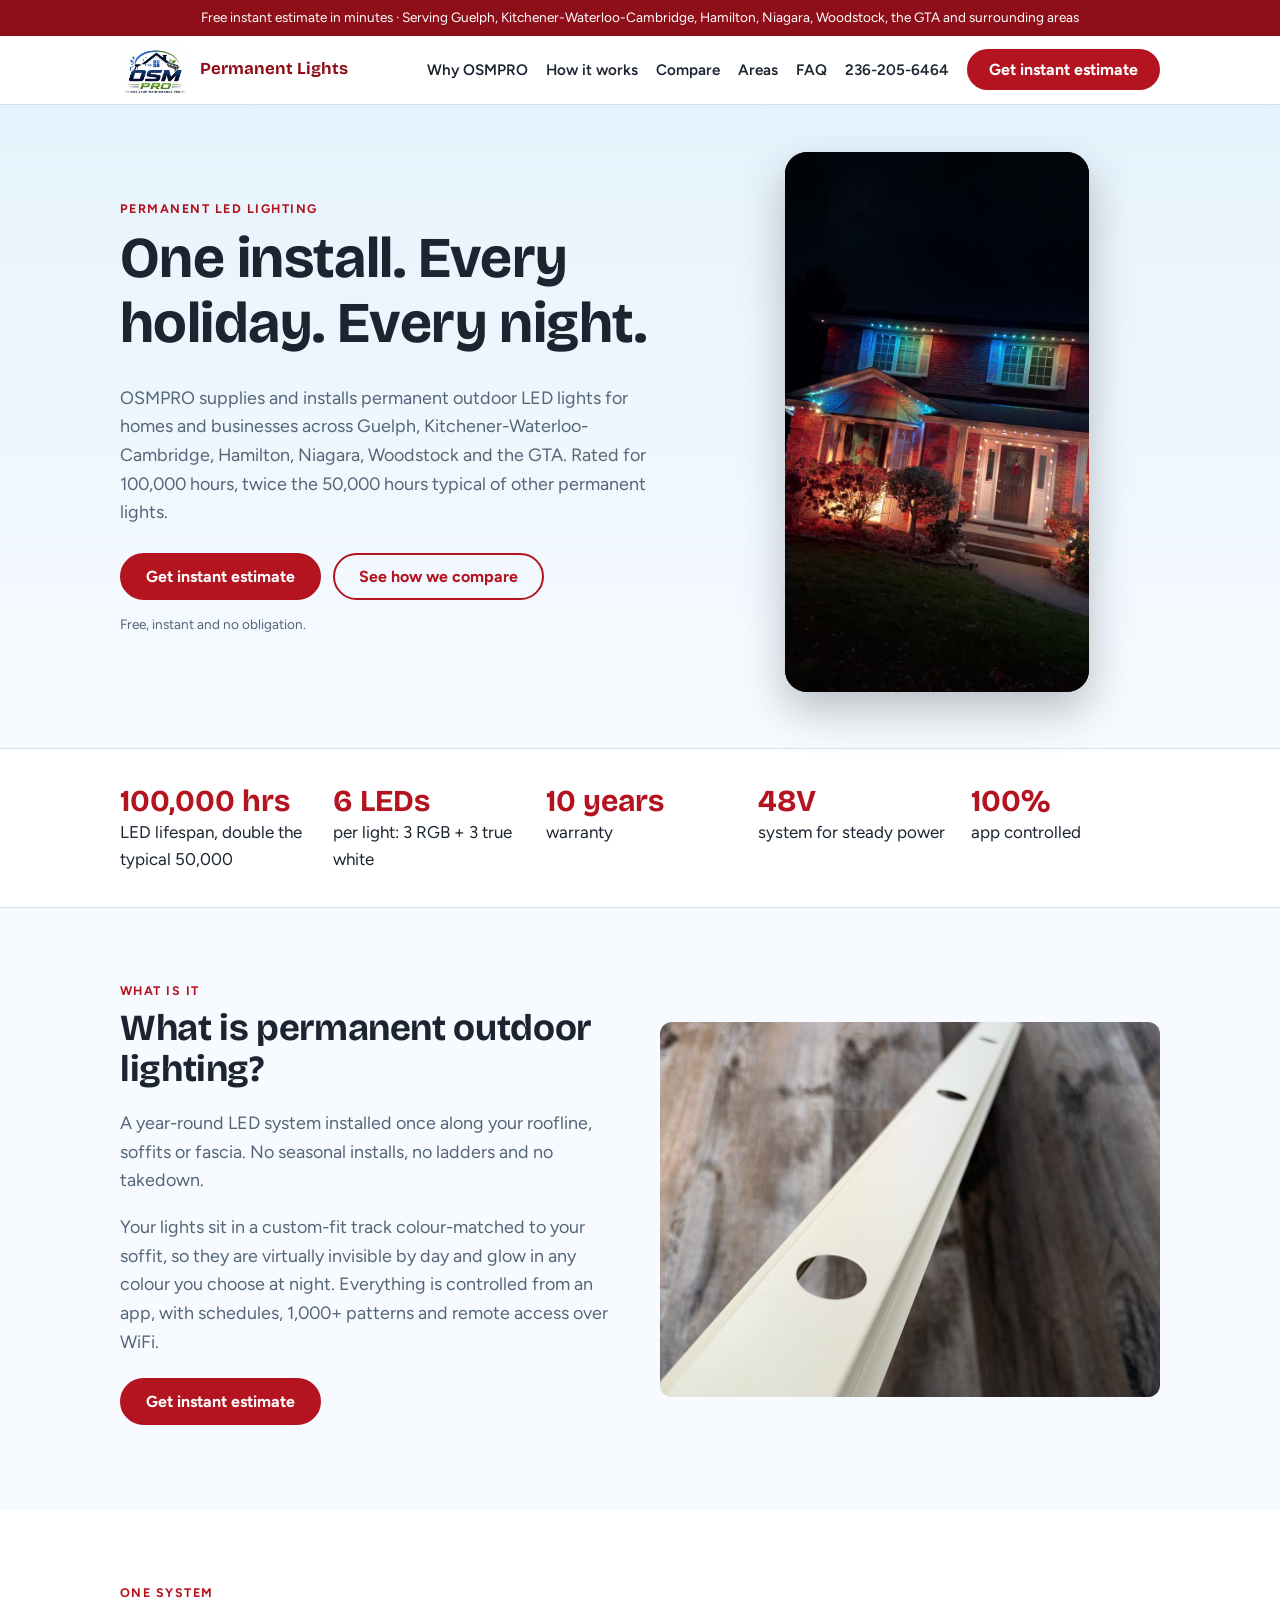
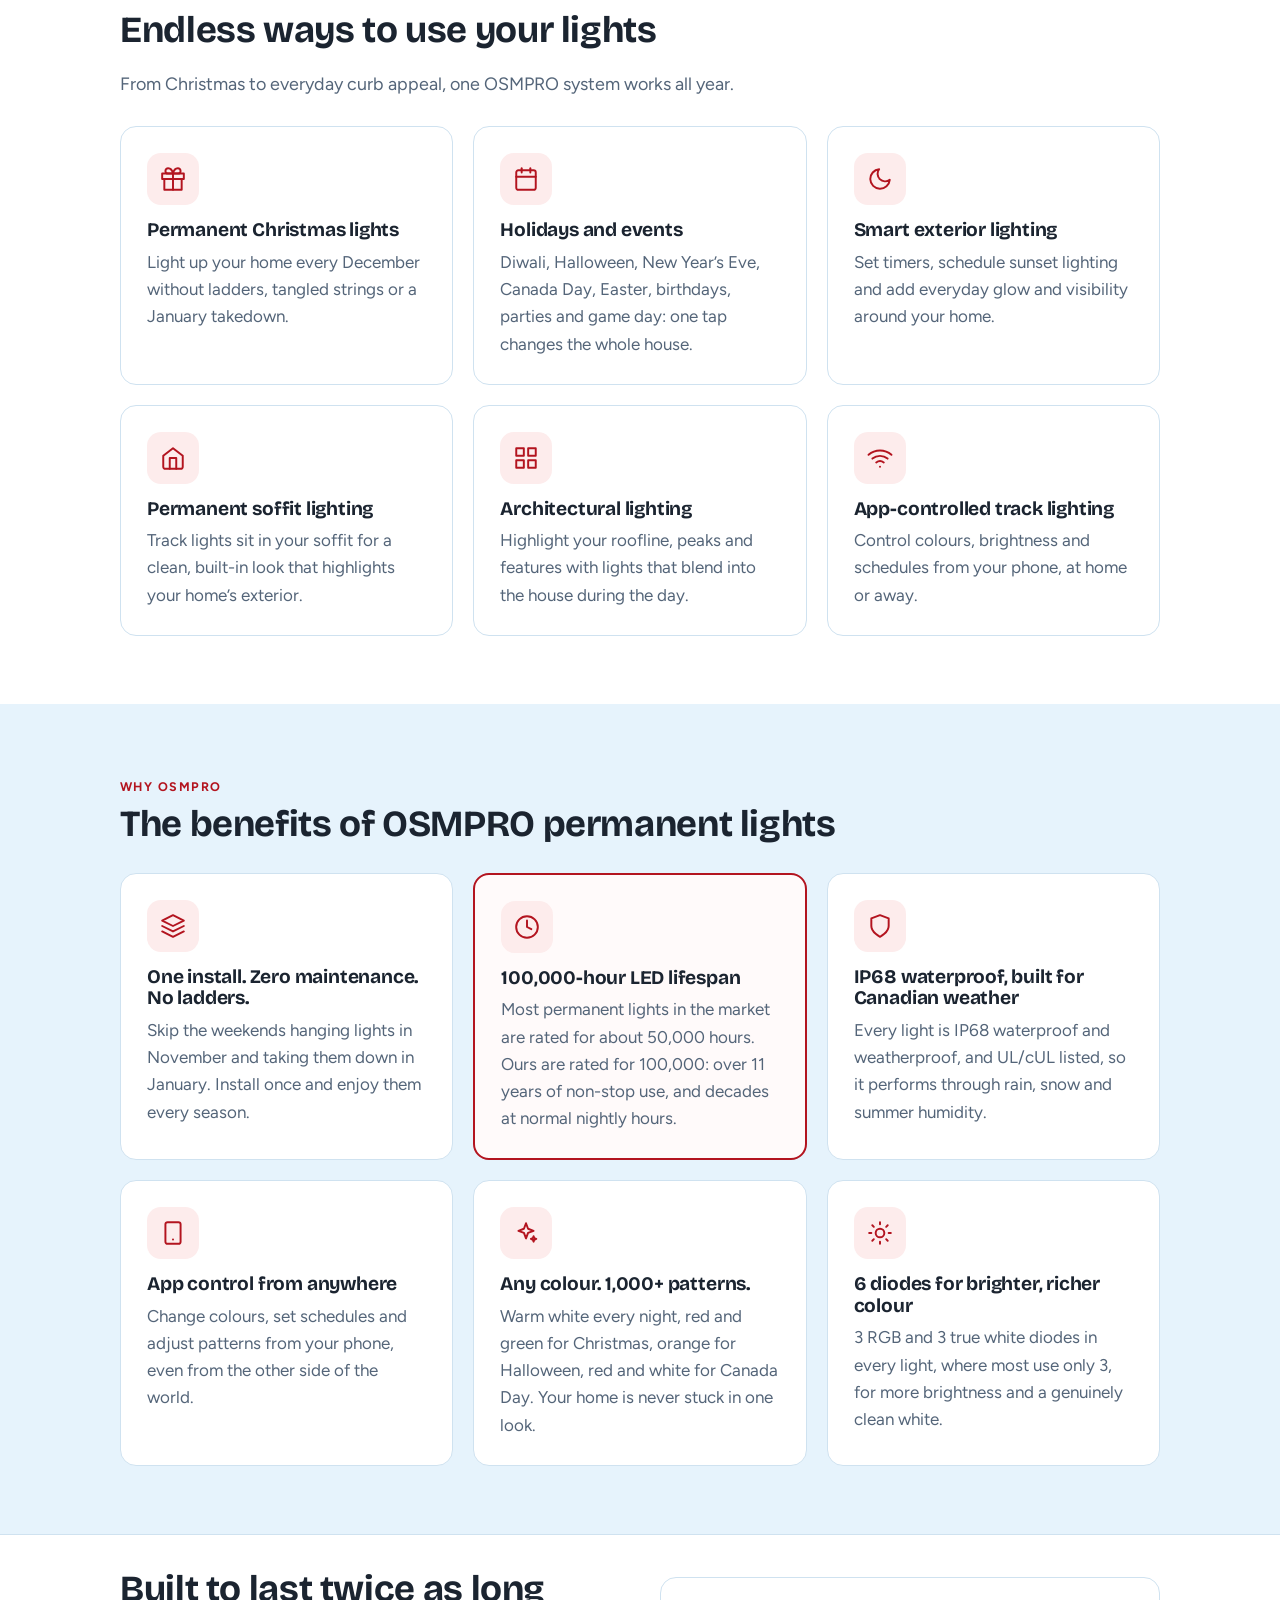
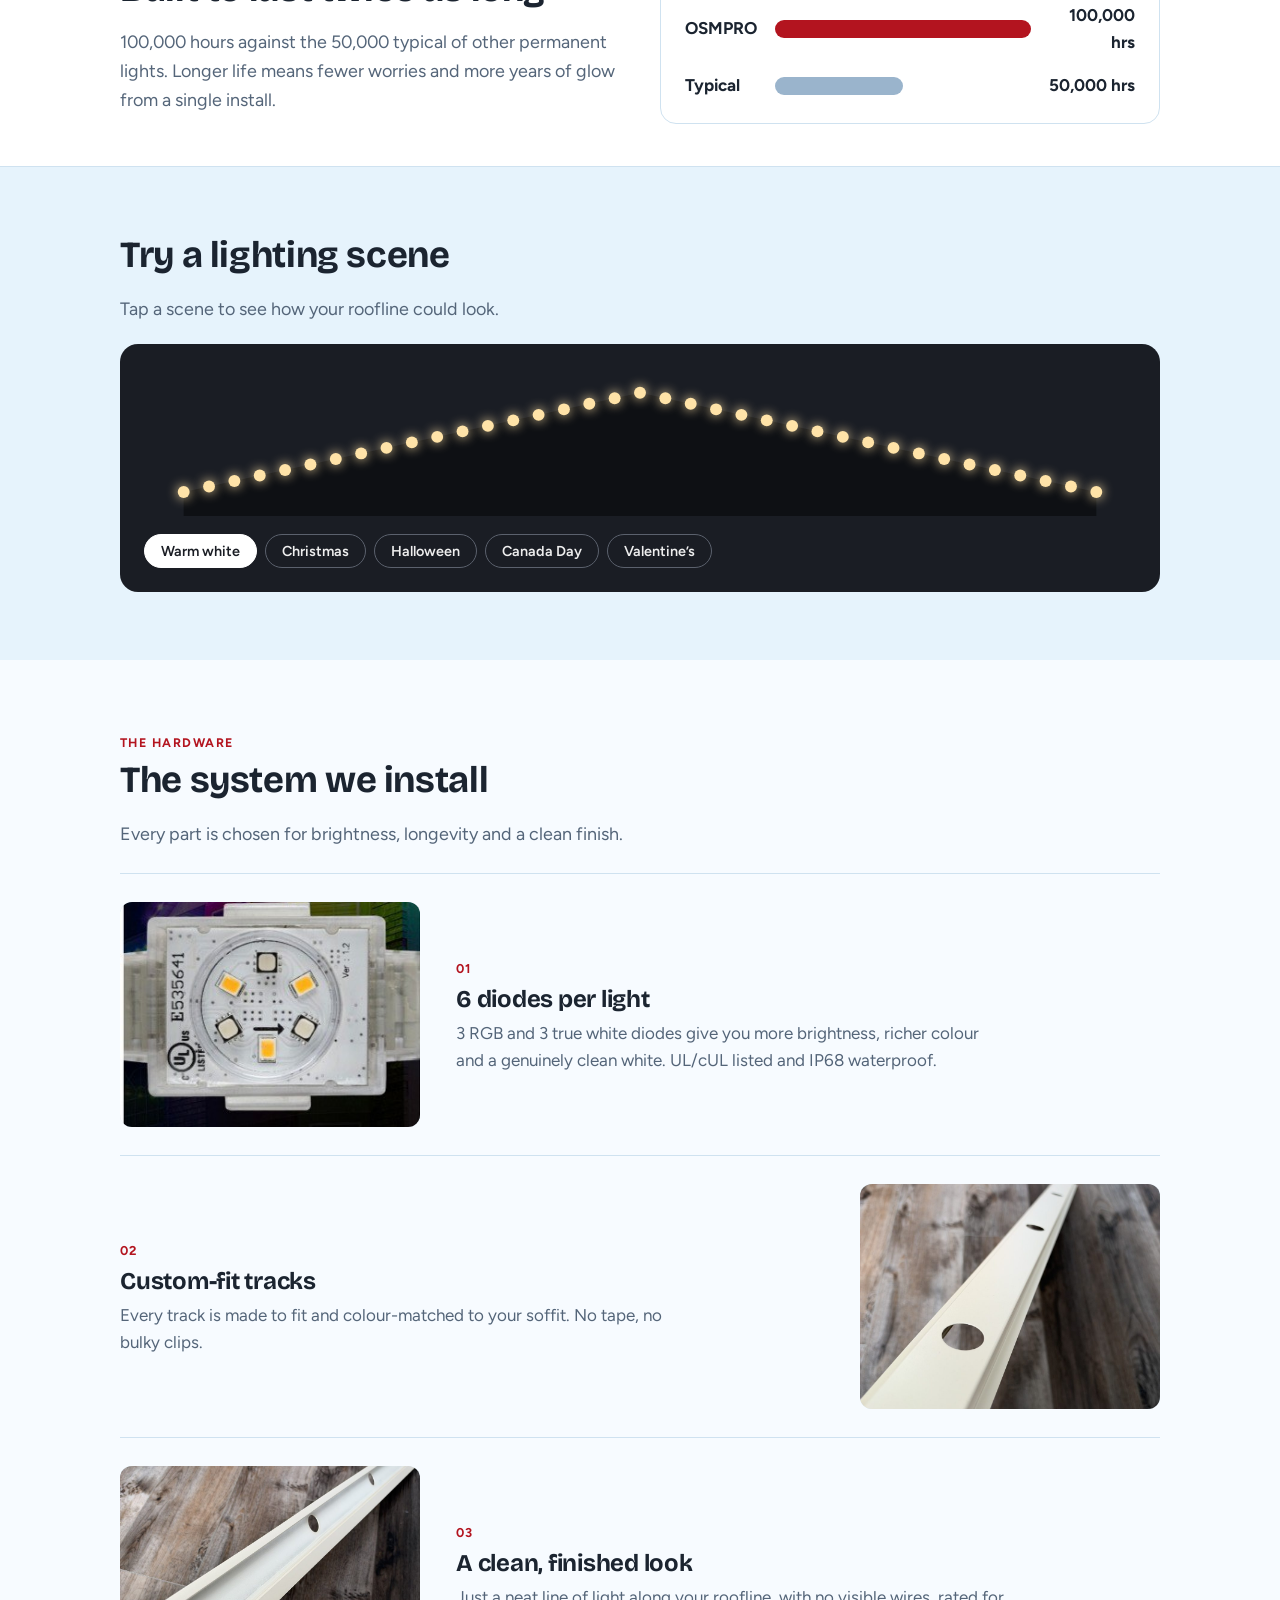
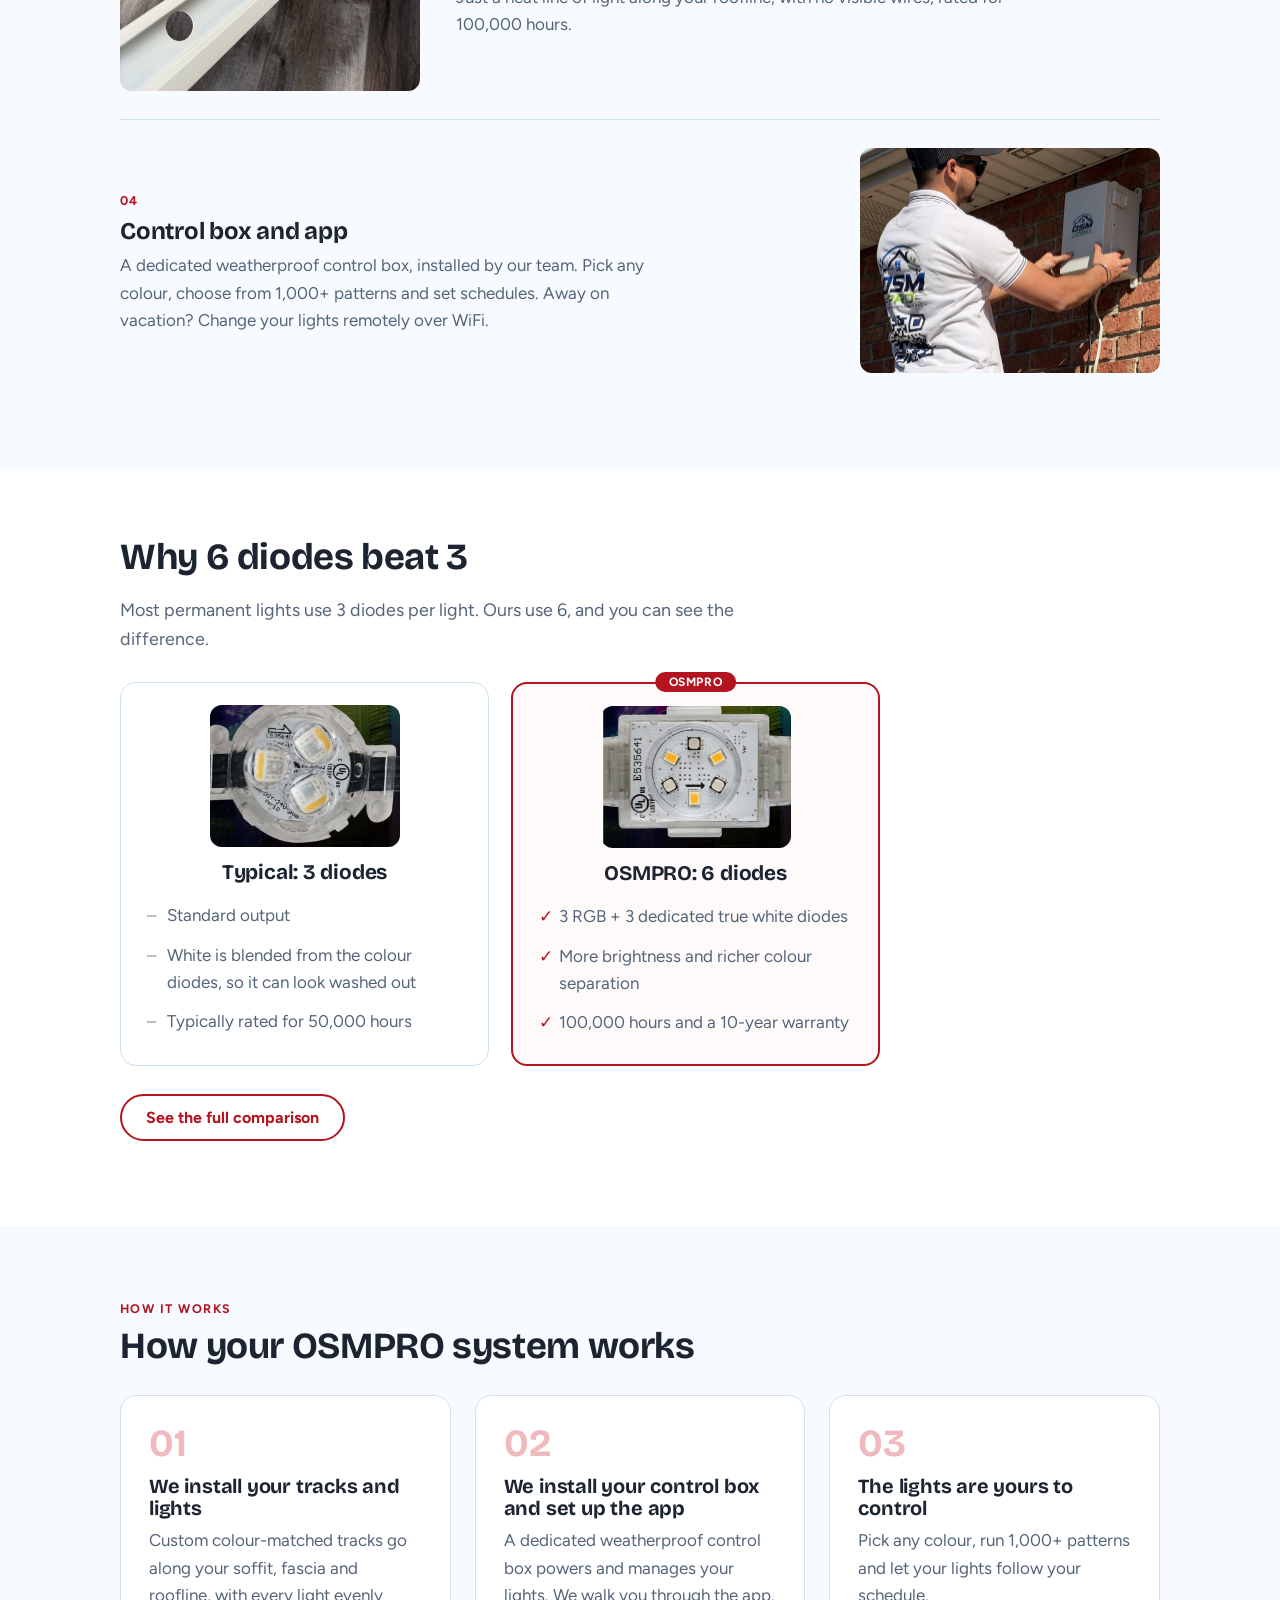
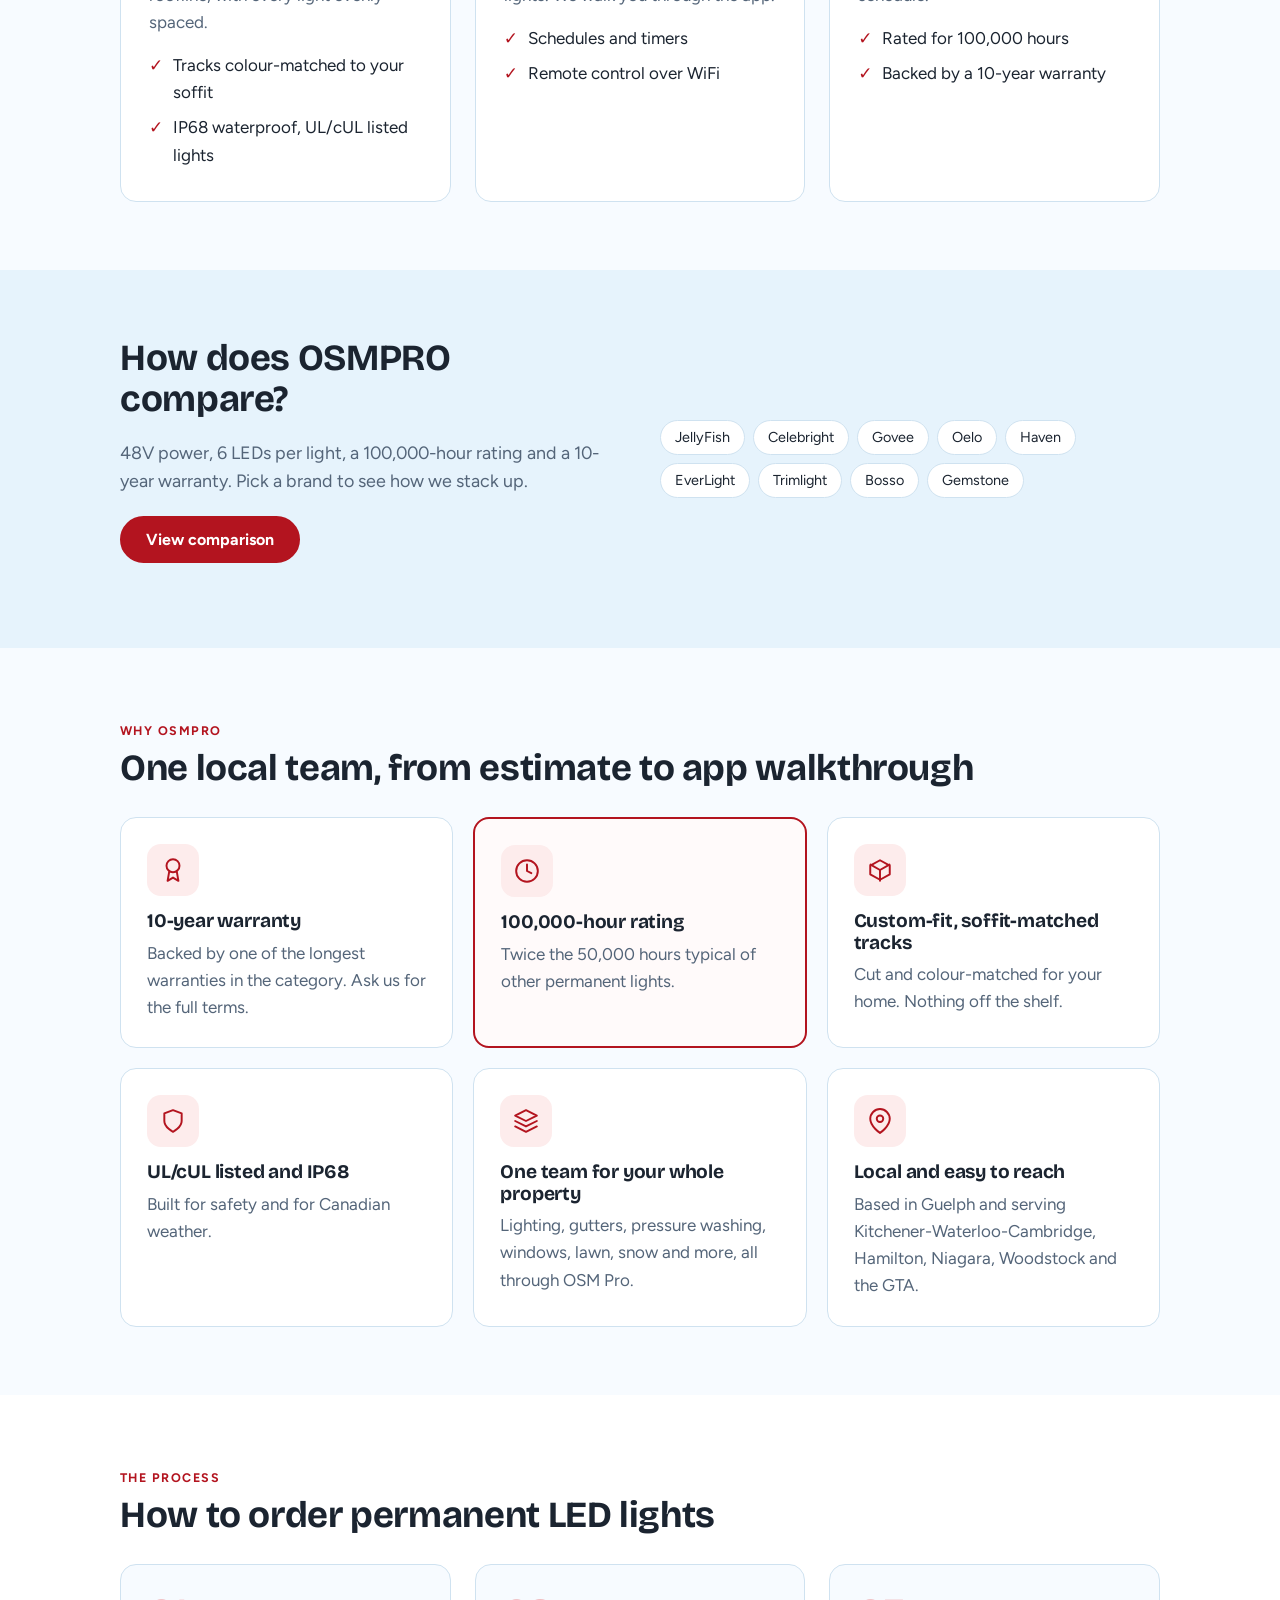
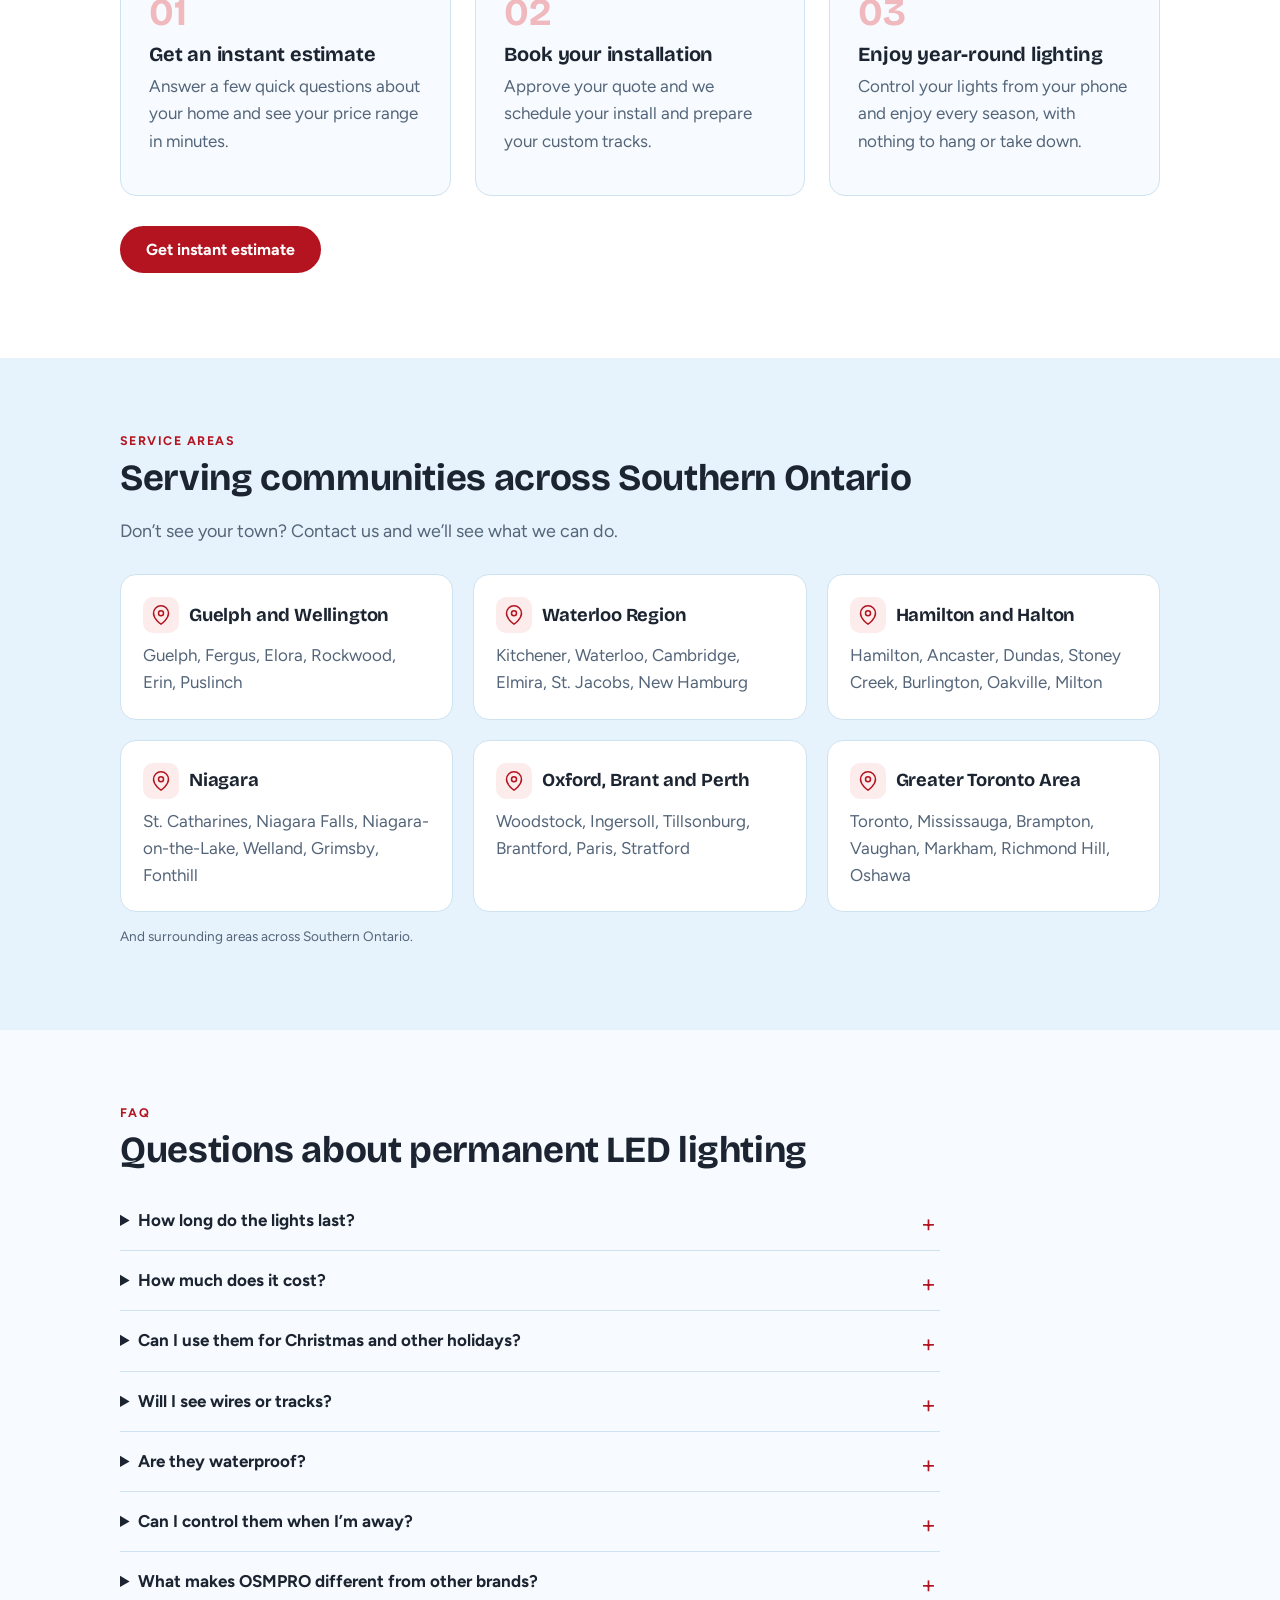
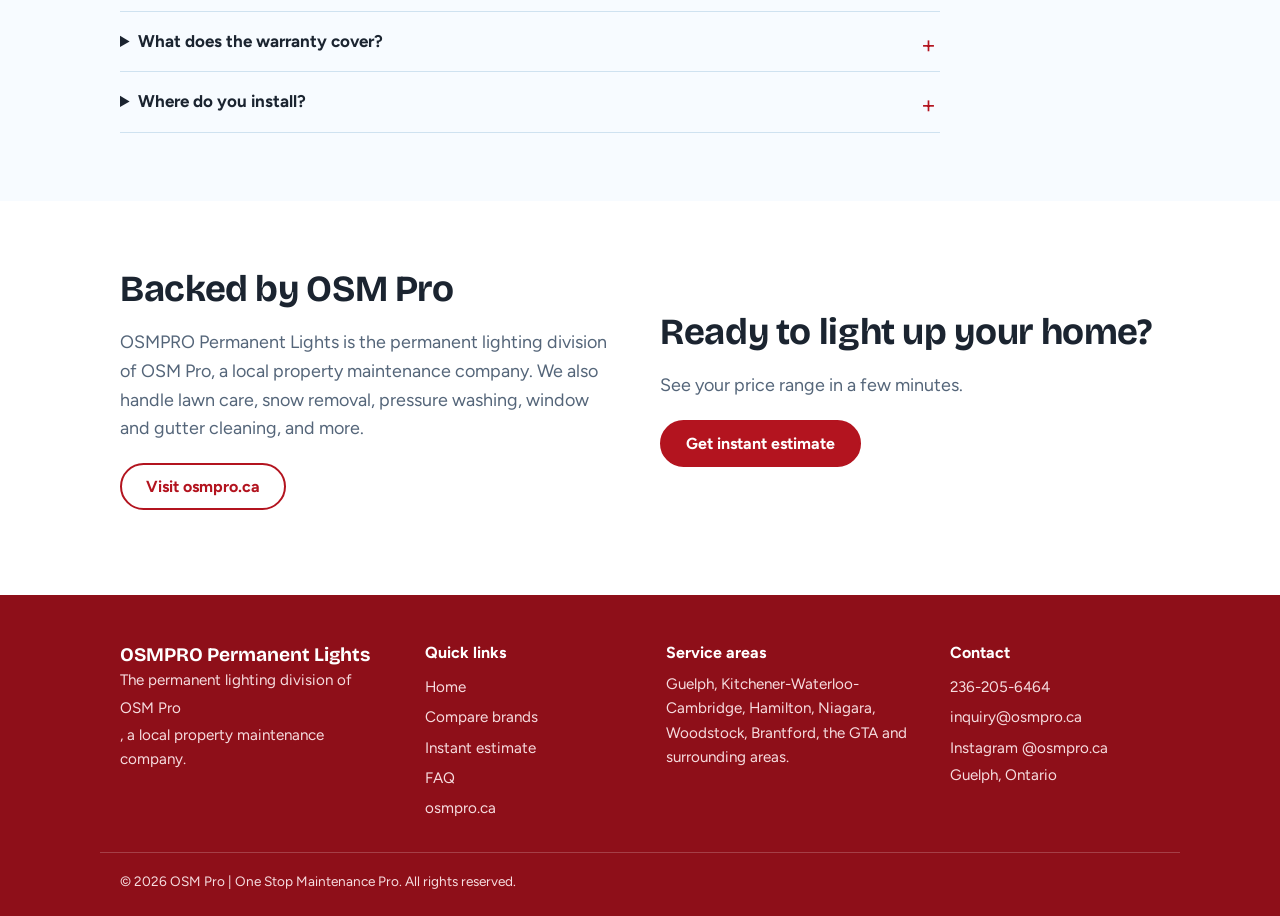
==== commit 89e9ab06: "Full home page rebuild: benefits, uses, how it works, service areas, FAQ, smoother navigation and an" ====
--- a/index.html
+++ b/index.html
@@ -1,24 +1,35 @@
-<!doctype html><html lang="en"><head><meta charset="utf-8"><meta name="viewport" content="width=device-width,initial-scale=1"><title>Compare OSMPRO to Other Permanent Lights | OSMPRO Permanent Lights</title><meta name="description" content="Compare OSMPRO Permanent Lights with JellyFish, Celebright, Govee, Oelo, Haven, EverLight, Trimlight, Bosso and Gemstone: voltage, LEDs per light, lifespan and warranty."><link rel="preconnect" href="https://fonts.googleapis.com"><link rel="preconnect" href="https://fonts.gstatic.com" crossorigin><link href="https://fonts.googleapis.com/css2?family=Bricolage+Grotesque:wght@600;700&family=Figtree:wght@400;600;700&display=swap" rel="stylesheet"><link rel="icon" href="images/logo.png"><link rel="stylesheet" href="style.css"></head><body>
-<header><div class="wrap"><a class="logo" href="index.html"><img src="images/logo.png" alt="OSM Pro One Stop Maintenance Pro"><span>Permanent Lights</span></a><nav><a href="index.html#products">Product</a><a href="compare.html">Compare</a><a href="index.html#faq">FAQ</a><a href="tel:+12362056464">236-205-6464</a><a class="btn" href="quote.html">Get instant estimate</a></nav></div></header>
+<!doctype html><html lang="en"><head><meta charset="utf-8"><meta name="viewport" content="width=device-width,initial-scale=1"><title>OSMPRO Permanent Lights | Permanent LED Lighting in Guelph, Kitchener, Hamilton, Niagara & the GTA</title><meta name="description" content="Permanent LED lights for homes and businesses across Guelph, Kitchener-Waterloo-Cambridge, Hamilton, Niagara, Woodstock and the GTA. 6 LEDs per light, 100,000-hour rating, 10-year warranty, app control."><meta property="og:title" content="OSMPRO Permanent Lights | Permanent LED Lighting in Guelph, Kitchener, Hamilton, Niagara & the GTA"><meta property="og:description" content="Permanent LED lights for homes and businesses across Guelph, Kitchener-Waterloo-Cambridge, Hamilton, Niagara, Woodstock and the GTA. 6 LEDs per light, 100,000-hour rating, 10-year warranty, app control."><meta property="og:image" content="images/hero-poster.jpg"><meta name="theme-color" content="#8e0f19"><script>document.documentElement.className+=' js'</script><link rel="preconnect" href="https://fonts.googleapis.com"><link rel="preconnect" href="https://fonts.gstatic.com" crossorigin><link href="https://fonts.googleapis.com/css2?family=Bricolage+Grotesque:wght@600;700&family=Figtree:wght@400;600;700&display=swap" rel="stylesheet"><link rel="icon" href="images/logo.png"><link rel="stylesheet" href="style.css"></head><body>
+<div class="topbar">Free instant estimate in minutes · Serving Guelph, Kitchener-Waterloo-Cambridge, Hamilton, Niagara, Woodstock, the GTA and surrounding areas</div>
+<header id="hdr"><div class="wrap"><a class="logo" href="index.html"><img src="images/logo.png" alt="OSM Pro One Stop Maintenance Pro"><span>Permanent Lights</span></a><button class="navtoggle" aria-expanded="false" aria-controls="nav">Menu</button><nav id="nav"><a href="index.html#benefits">Why OSMPRO</a><a href="index.html#how">How it works</a><a href="compare.html">Compare</a><a href="index.html#areas">Areas</a><a href="index.html#faq">FAQ</a><a href="tel:+12362056464">236-205-6464</a><a class="btn" href="quote.html">Get instant estimate</a></nav></div></header>
 <main>
-<section class="hero"><div class="wrap"><div><h1>One install. Every holiday. Every night.</h1><p class="lead">Permanent LED lights that disappear into your roofline by day and glow in any colour you choose by night. No ladders, no tangled strands, no taking them down in January.</p><div class="cta-row"><a class="btn" href="quote.html">Get instant estimate</a><a class="btn ghost" href="compare.html">See how we compare</a></div></div>
+<section class="hero"><div class="wrap"><div><span class="eyebrow">Permanent LED lighting</span><h1>One install. Every holiday. Every night.</h1><p class="lead">OSMPRO supplies and installs permanent outdoor LED lights for homes and businesses across Guelph, Kitchener-Waterloo-Cambridge, Hamilton, Niagara, Woodstock and the GTA. Rated for 100,000 hours, twice the 50,000 hours typical of other permanent lights.</p><div class="cta-row"><a class="btn" href="quote.html">Get instant estimate</a><a class="btn ghost" href="compare.html">See how we compare</a></div><p class="fine">Free, instant and no obligation.</p></div>
 <figure class="vframe"><video autoplay muted loop playsinline preload="auto" poster="images/hero-poster.jpg" aria-label="A home lit with OSMPRO permanent lights at night"><source src="images/hero-bg.mp4" type="video/mp4"></video></figure></div></section>
-<section class="statband"><div class="wrap stats"><div><b>48V</b>system for steady power along the whole run</div><div><b>6 LEDs</b>per light: 3 RGB + 3 true white</div><div><b>100,000 hrs</b>rated lifespan, 11+ years of nightly use</div><div><b>10 years</b>warranty</div><div><b>100%</b>app controlled, even when you’re away</div></div></section>
+<section class="statband"><div class="wrap stats"><div><b>100,000 hrs</b>LED lifespan, double the typical 50,000</div><div><b>6 LEDs</b>per light: 3 RGB + 3 true white</div><div><b>10 years</b>warranty</div><div><b>48V</b>system for steady power</div><div><b>100%</b>app controlled</div></div></section>
+<section><div class="wrap two"><div class="rv"><span class="eyebrow">What is it</span><h2>What is permanent outdoor lighting?</h2><p class="lead">A year-round LED system installed once along your roofline, soffits or fascia. No seasonal installs, no ladders and no takedown.</p><p class="lead" style="margin-top:14px">Your lights sit in a custom-fit track colour-matched to your soffit, so they are virtually invisible by day and glow in any colour you choose at night. Everything is controlled from an app, with schedules, 1,000+ patterns and remote access over WiFi.</p><p style="margin-top:22px"><a class="btn" href="quote.html">Get instant estimate</a></p></div><div class="rv"><figure class="ph" data-label="Custom-fit track colour-matched to the soffit"><img src="images/product-track.jpg" alt="Custom-fit track colour-matched to the soffit" loading="lazy" onerror="this.style.display='none'"></figure></div></div></section>
+<section class="alt"><div class="wrap"><span class="eyebrow">One system</span><h2>Endless ways to use your lights</h2><p class="lead">From Christmas to everyday curb appeal, one OSMPRO system works all year.</p><div class="bgrid">
+<div class="bn rv"><span class="icn"><svg viewBox="0 0 24 24" width="26" height="26" fill="none" stroke="currentColor" stroke-width="1.8" stroke-linecap="round" stroke-linejoin="round" aria-hidden="true"><polyline points="20 12 20 22 4 22 4 12"/><rect x="2" y="7" width="20" height="5"/><line x1="12" y1="22" x2="12" y2="7"/><path d="M12 7H7.5a2.5 2.5 0 010-5C11 2 12 7 12 7z"/><path d="M12 7h4.5a2.5 2.5 0 000-5C13 2 12 7 12 7z"/></svg></span><h3>Permanent Christmas lights</h3><p>Light up your home every December without ladders, tangled strings or a January takedown.</p></div><div class="bn rv"><span class="icn"><svg viewBox="0 0 24 24" width="26" height="26" fill="none" stroke="currentColor" stroke-width="1.8" stroke-linecap="round" stroke-linejoin="round" aria-hidden="true"><rect x="3" y="4" width="18" height="18" rx="2"/><line x1="16" y1="2" x2="16" y2="6"/><line x1="8" y1="2" x2="8" y2="6"/><line x1="3" y1="10" x2="21" y2="10"/></svg></span><h3>Holidays and events</h3><p>Diwali, Halloween, New Year’s Eve, Canada Day, Easter, birthdays, parties and game day: one tap changes the whole house.</p></div><div class="bn rv"><span class="icn"><svg viewBox="0 0 24 24" width="26" height="26" fill="none" stroke="currentColor" stroke-width="1.8" stroke-linecap="round" stroke-linejoin="round" aria-hidden="true"><path d="M21 12.8A9 9 0 1111.2 3a7 7 0 009.8 9.8z"/></svg></span><h3>Smart exterior lighting</h3><p>Set timers, schedule sunset lighting and add everyday glow and visibility around your home.</p></div><div class="bn rv"><span class="icn"><svg viewBox="0 0 24 24" width="26" height="26" fill="none" stroke="currentColor" stroke-width="1.8" stroke-linecap="round" stroke-linejoin="round" aria-hidden="true"><path d="M3 10l9-7 9 7v10a2 2 0 01-2 2H5a2 2 0 01-2-2z"/><polyline points="9 22 9 12 15 12 15 22"/></svg></span><h3>Permanent soffit lighting</h3><p>Track lights sit in your soffit for a clean, built-in look that highlights your home’s exterior.</p></div><div class="bn rv"><span class="icn"><svg viewBox="0 0 24 24" width="26" height="26" fill="none" stroke="currentColor" stroke-width="1.8" stroke-linecap="round" stroke-linejoin="round" aria-hidden="true"><rect x="3" y="3" width="7" height="7"/><rect x="14" y="3" width="7" height="7"/><rect x="14" y="14" width="7" height="7"/><rect x="3" y="14" width="7" height="7"/></svg></span><h3>Architectural lighting</h3><p>Highlight your roofline, peaks and features with lights that blend into the house during the day.</p></div><div class="bn rv"><span class="icn"><svg viewBox="0 0 24 24" width="26" height="26" fill="none" stroke="currentColor" stroke-width="1.8" stroke-linecap="round" stroke-linejoin="round" aria-hidden="true"><path d="M5 12.55a11 11 0 0114 0M1.42 9a16 16 0 0121.16 0M8.53 16.11a6 6 0 016.95 0"/><line x1="12" y1="20" x2="12.01" y2="20"/></svg></span><h3>App-controlled track lighting</h3><p>Control colours, brightness and schedules from your phone, at home or away.</p></div></div></div></section>
+<section class="sky" id="benefits"><div class="wrap"><span class="eyebrow">Why OSMPRO</span><h2>The benefits of OSMPRO permanent lights</h2><div class="bgrid">
+<div class="bn rv"><span class="icn"><svg viewBox="0 0 24 24" width="26" height="26" fill="none" stroke="currentColor" stroke-width="1.8" stroke-linecap="round" stroke-linejoin="round" aria-hidden="true"><polygon points="12 2 2 7 12 12 22 7 12 2"/><polyline points="2 17 12 22 22 17"/><polyline points="2 12 12 17 22 12"/></svg></span><h3>One install. Zero maintenance. No ladders.</h3><p>Skip the weekends hanging lights in November and taking them down in January. Install once and enjoy them every season.</p></div><div class="bn rv hl"><span class="icn"><svg viewBox="0 0 24 24" width="26" height="26" fill="none" stroke="currentColor" stroke-width="1.8" stroke-linecap="round" stroke-linejoin="round" aria-hidden="true"><circle cx="12" cy="12" r="10"/><polyline points="12 6 12 12 16 14"/></svg></span><h3>100,000-hour LED lifespan</h3><p>Most permanent lights in the market are rated for about 50,000 hours. Ours are rated for 100,000: over 11 years of non-stop use, and decades at normal nightly hours.</p></div><div class="bn rv"><span class="icn"><svg viewBox="0 0 24 24" width="26" height="26" fill="none" stroke="currentColor" stroke-width="1.8" stroke-linecap="round" stroke-linejoin="round" aria-hidden="true"><path d="M12 22s8-4 8-10V5l-8-3-8 3v7c0 6 8 10 8 10z"/></svg></span><h3>IP68 waterproof, built for Canadian weather</h3><p>Every light is IP68 waterproof and weatherproof, and UL/cUL listed, so it performs through rain, snow and summer humidity.</p></div><div class="bn rv"><span class="icn"><svg viewBox="0 0 24 24" width="26" height="26" fill="none" stroke="currentColor" stroke-width="1.8" stroke-linecap="round" stroke-linejoin="round" aria-hidden="true"><rect x="5" y="2" width="14" height="20" rx="2"/><line x1="12" y1="18" x2="12.01" y2="18"/></svg></span><h3>App control from anywhere</h3><p>Change colours, set schedules and adjust patterns from your phone, even from the other side of the world.</p></div><div class="bn rv"><span class="icn"><svg viewBox="0 0 24 24" width="26" height="26" fill="none" stroke="currentColor" stroke-width="1.8" stroke-linecap="round" stroke-linejoin="round" aria-hidden="true"><path d="M12 3l1.9 5.1L19 10l-5.1 1.9L12 17l-1.9-5.1L5 10l5.1-1.9z"/><path d="M19 15l.7 1.8L21.5 17.5l-1.8.7L19 20l-.7-1.8-1.8-.7 1.8-.7z"/></svg></span><h3>Any colour. 1,000+ patterns.</h3><p>Warm white every night, red and green for Christmas, orange for Halloween, red and white for Canada Day. Your home is never stuck in one look.</p></div><div class="bn rv"><span class="icn"><svg viewBox="0 0 24 24" width="26" height="26" fill="none" stroke="currentColor" stroke-width="1.8" stroke-linecap="round" stroke-linejoin="round" aria-hidden="true"><circle cx="12" cy="12" r="4"/><path d="M12 2v2M12 20v2M4.9 4.9l1.4 1.4M17.7 17.7l1.4 1.4M2 12h2M20 12h2M4.9 19.1l1.4-1.4M17.7 6.3l1.4-1.4"/></svg></span><h3>6 diodes for brighter, richer colour</h3><p>3 RGB and 3 true white diodes in every light, where most use only 3, for more brightness and a genuinely clean white.</p></div></div></div></section>
+<section class="statband"><div class="wrap"><div class="two"><div class="rv"><h2>Built to last twice as long</h2><p class="lead">100,000 hours against the 50,000 typical of other permanent lights. Longer life means fewer worries and more years of glow from a single install.</p></div><div class="lifebar rv" role="img" aria-label="OSMPRO is rated for 100,000 hours; typical lights about 50,000 hours"><div><span>OSMPRO</span><i style="width:100%"></i><b>100,000 hrs</b></div><div class="o"><span>Typical</span><i style="width:50%"></i><b>50,000 hrs</b></div></div></div></div></section>
 <section class="sky" id="scenes"><div class="wrap"><h2>Try a lighting scene</h2><p class="lead">Tap a scene to see how your roofline could look.</p><div class="night" style="margin-top:20px"><svg id="roof" class="roof" viewBox="0 0 1000 150" role="img" aria-label="Roofline with permanent lights. Choose a scene below to change the colours."><polygon points="40,125 500,25 960,125 960,150 40,150" fill="#0e1014"/></svg><div class="scenes" role="group" aria-label="Try a lighting scene"></div></div></div></section>
-<section id="products"><div class="wrap"><h2>The system we install</h2><p class="lead">Every part is chosen for brightness, longevity and a clean finish.</p><div class="rows"><div class="row2"><figure class="ph" data-label="OSMPRO 6-diode light up close"><img src="images/product-lights.jpg" alt="OSMPRO 6-diode light up close" loading="lazy" onerror="this.style.display='none'"></figure><div><span class="tag">01</span><h3>6 diodes per light</h3><p>3 RGB and 3 true white diodes give you more brightness, richer colour and a genuinely clean white. UL/cUL listed and IP68 waterproof.</p></div></div><div class="row2"><figure class="ph" data-label="Custom-fit track colour-matched to the soffit"><img src="images/product-track.jpg" alt="Custom-fit track colour-matched to the soffit" loading="lazy" onerror="this.style.display='none'"></figure><div><span class="tag">02</span><h3>Custom-fit tracks</h3><p>Every track is made to fit and colour-matched to your soffit. No tape, no bulky clips.</p></div></div><div class="row2"><figure class="ph" data-label="Clean track channel with no visible wires"><img src="images/product-track-2.jpg" alt="Clean track channel with no visible wires" loading="lazy" onerror="this.style.display='none'"></figure><div><span class="tag">03</span><h3>A clean, finished look</h3><p>Just a neat line of light along your roofline, with no visible wires. Rated for 100,000 hours, over 11 years of continuous use.</p></div></div><div class="row2"><figure class="ph" data-label="Our team installing the OSMPRO control box on a home"><img src="images/install-controller.jpg" alt="Our team installing the OSMPRO control box on a home" loading="lazy" onerror="this.style.display='none'"></figure><div><span class="tag">04</span><h3>Control box and app</h3><p>A dedicated weatherproof control box, installed by our team. Pick any colour, choose from 1,000+ patterns and set schedules. Away on vacation? Change your lights remotely over WiFi.</p></div></div></div></div></section>
+<section id="products"><div class="wrap"><span class="eyebrow">The hardware</span><h2>The system we install</h2><p class="lead">Every part is chosen for brightness, longevity and a clean finish.</p><div class="rows">
+<div class="row2 rv"><figure class="ph" data-label="OSMPRO 6-diode light up close"><img src="images/product-lights.jpg" alt="OSMPRO 6-diode light up close" loading="lazy" onerror="this.style.display='none'"></figure><div><span class="tag">01</span><h3>6 diodes per light</h3><p>3 RGB and 3 true white diodes give you more brightness, richer colour and a genuinely clean white. UL/cUL listed and IP68 waterproof.</p></div></div><div class="row2 rv"><figure class="ph" data-label="Custom-fit track colour-matched to the soffit"><img src="images/product-track.jpg" alt="Custom-fit track colour-matched to the soffit" loading="lazy" onerror="this.style.display='none'"></figure><div><span class="tag">02</span><h3>Custom-fit tracks</h3><p>Every track is made to fit and colour-matched to your soffit. No tape, no bulky clips.</p></div></div><div class="row2 rv"><figure class="ph" data-label="Clean track channel with no visible wires"><img src="images/product-track-2.jpg" alt="Clean track channel with no visible wires" loading="lazy" onerror="this.style.display='none'"></figure><div><span class="tag">03</span><h3>A clean, finished look</h3><p>Just a neat line of light along your roofline, with no visible wires, rated for 100,000 hours.</p></div></div><div class="row2 rv"><figure class="ph" data-label="Our team installing the OSMPRO control box on a home"><img src="images/install-controller.jpg" alt="Our team installing the OSMPRO control box on a home" loading="lazy" onerror="this.style.display='none'"></figure><div><span class="tag">04</span><h3>Control box and app</h3><p>A dedicated weatherproof control box, installed by our team. Pick any colour, choose from 1,000+ patterns and set schedules. Away on vacation? Change your lights remotely over WiFi.</p></div></div></div></div></section>
 <section class="alt" id="diodes"><div class="wrap"><h2>Why 6 diodes beat 3</h2><p class="lead">Most permanent lights use 3 diodes per light. Ours use 6, and you can see the difference.</p>
-<div class="vs"><div class="side"><div class="ph" data-label="A typical 3-diode light"><img src="images/product-3-diode.jpg" alt="A typical 3-diode light" loading="lazy" onerror="this.style.display='none'"></div><h3>Typical: 3 diodes</h3><ul><li>Standard output</li><li>White is blended from the colour diodes, so it can look washed out</li><li>Typically rated for 50,000 hours</li></ul></div>
-<div class="side us"><span class="flag">OSMPRO</span><div class="ph" data-label="OSMPRO 6-diode light"><img src="images/product-lights.jpg" alt="OSMPRO 6-diode light" loading="lazy" onerror="this.style.display='none'"></div><h3>OSMPRO: 6 diodes</h3><ul><li>3 RGB + 3 dedicated true white diodes</li><li>More brightness and richer colour separation</li><li>100,000 hours and a 10-year warranty</li></ul></div></div>
+<div class="vs"><div class="side rv"><div class="ph" data-label="A typical 3-diode light"><img src="images/product-3-diode.jpg" alt="A typical 3-diode light" loading="lazy" onerror="this.style.display='none'"></div><h3>Typical: 3 diodes</h3><ul><li>Standard output</li><li>White is blended from the colour diodes, so it can look washed out</li><li>Typically rated for 50,000 hours</li></ul></div>
+<div class="side us rv"><span class="flag">OSMPRO</span><div class="ph" data-label="OSMPRO 6-diode light"><img src="images/product-lights.jpg" alt="OSMPRO 6-diode light" loading="lazy" onerror="this.style.display='none'"></div><h3>OSMPRO: 6 diodes</h3><ul><li>3 RGB + 3 dedicated true white diodes</li><li>More brightness and richer colour separation</li><li>100,000 hours and a 10-year warranty</li></ul></div></div>
 <p style="margin-top:28px"><a class="btn ghost" href="compare.html">See the full comparison</a></p></div></section>
-<section><div class="wrap"><h2>Made for the whole year</h2><p class="lead">One system that works every night, not just in December.</p><div class="cards3"><div class="sc"><h3>Everyday accent</h3><p>A clean glow on your roofline from sunset, set once on a schedule.</p><div class="chips"><span>Warm white</span><span>Timers</span><span>Soft evening glow</span></div></div><div class="sc"><h3>Holidays and events</h3><p>One tap changes the whole house, with 1,000+ patterns to choose from.</p><div class="chips"><span>Christmas</span><span>Halloween</span><span>Canada Day</span><span>Birthdays</span><span>Game day</span></div></div><div class="sc"><h3>Homes and businesses</h3><p>Curb appeal that works for any property across the region.</p><div class="chips"><span>Homes</span><span>Storefronts</span><span>Offices</span><span>Plazas</span></div></div></div></div></section>
-<section class="sky"><div class="wrap two"><div><h2>How does OSMPRO compare?</h2><p class="lead">48V power, 6 LEDs per light, a 100,000-hour rating and a 10-year warranty. Pick a brand to see how we stack up.</p><p style="margin-top:20px"><a class="btn" href="compare.html">View comparison</a></p></div><div class="chips"><a href="compare.html#jellyfish">JellyFish</a><a href="compare.html#celebright">Celebright</a><a href="compare.html#govee">Govee</a><a href="compare.html#oelo">Oelo</a><a href="compare.html#haven">Haven</a><a href="compare.html#everlight">EverLight</a><a href="compare.html#trimlight">Trimlight</a><a href="compare.html#bosso">Bosso</a><a href="compare.html#gemstone">Gemstone</a></div></div></section>
-<section class="alt"><div class="wrap"><h2>How it works</h2><ol class="steps"><li><h3>Instant estimate</h3><p>Answer a few questions and see your price range in minutes.</p></li><li><h3>Colour match</h3><p>We match the track to your soffit or trim.</p></li><li><h3>Install</h3><p>Most homes are done in a day.</p></li><li><h3>Enjoy</h3><p>We set up the app with you. Then it’s one tap.</p></li></ol></div></section>
-<section id="faq"><div class="wrap"><h2>Questions</h2>
-<details><summary>How long do they last?</summary><p>The lights are rated for 100,000 hours, more than 11 years of continuous use, and come with a 10-year warranty.</p></details>
-<details><summary>Can I control them when I’m away?</summary><p>Yes. The app works remotely over WiFi, so you can change colours, patterns and schedules from anywhere.</p></details>
-<details><summary>Will you see wires or tracks?</summary><p>No wires are visible. The track is matched to your soffit or trim colour, so it blends in during the day.</p></details>
-<details><summary>Are they waterproof?</summary><p>Yes. The lights are IP68 waterproof and UL/cUL listed, built for Canadian weather.</p></details>
-<details><summary>How much does it cost?</summary><p>Every property is different. Use our instant estimate for a price range, and we’ll confirm your final price.</p></details>
-<details><summary>Where do you install?</summary><p>Guelph, Kitchener, Waterloo, Cambridge and surrounding areas.</p></details></div></section>
-<section class="sky"><div class="wrap two"><div><h2>Backed by OSM Pro</h2><p class="lead">OSMPRO Permanent Lights is the permanent lighting division of OSM Pro, a local property maintenance company. We also handle lawn care, snow removal, pressure washing, window and gutter cleaning, and more.</p><p style="margin-top:20px"><a class="btn" href="https://osmpro.ca">Visit osmpro.ca</a></p></div><div><h2>Ready to light it up?</h2><p class="lead">See your price range in a few minutes.</p><p style="margin-top:20px"><a class="btn" href="quote.html">Get instant estimate</a></p></div></div></section>
-</main>+<section id="how"><div class="wrap"><span class="eyebrow">How it works</span><h2>How your OSMPRO system works</h2><div class="steps3">
+<div class="st rv"><span class="num">01</span><h3>We install your tracks and lights</h3><p>Custom colour-matched tracks go along your soffit, fascia and roofline, with every light evenly spaced.</p><ul><li>Tracks colour-matched to your soffit</li><li>IP68 waterproof, UL/cUL listed lights</li></ul></div><div class="st rv"><span class="num">02</span><h3>We install your control box and set up the app</h3><p>A dedicated weatherproof control box powers and manages your lights. We walk you through the app.</p><ul><li>Schedules and timers</li><li>Remote control over WiFi</li></ul></div><div class="st rv"><span class="num">03</span><h3>The lights are yours to control</h3><p>Pick any colour, run 1,000+ patterns and let your lights follow your schedule.</p><ul><li>Rated for 100,000 hours</li><li>Backed by a 10-year warranty</li></ul></div></div></div></section>
+<section class="sky"><div class="wrap two"><div class="rv"><h2>How does OSMPRO compare?</h2><p class="lead">48V power, 6 LEDs per light, a 100,000-hour rating and a 10-year warranty. Pick a brand to see how we stack up.</p><p style="margin-top:20px"><a class="btn" href="compare.html">View comparison</a></p></div><div class="chips rv"><a href="compare.html#jellyfish">JellyFish</a><a href="compare.html#celebright">Celebright</a><a href="compare.html#govee">Govee</a><a href="compare.html#oelo">Oelo</a><a href="compare.html#haven">Haven</a><a href="compare.html#everlight">EverLight</a><a href="compare.html#trimlight">Trimlight</a><a href="compare.html#bosso">Bosso</a><a href="compare.html#gemstone">Gemstone</a></div></div></section>
+<section><div class="wrap"><span class="eyebrow">Why OSMPRO</span><h2>One local team, from estimate to app walkthrough</h2><div class="bgrid">
+<div class="bn rv"><span class="icn"><svg viewBox="0 0 24 24" width="26" height="26" fill="none" stroke="currentColor" stroke-width="1.8" stroke-linecap="round" stroke-linejoin="round" aria-hidden="true"><circle cx="12" cy="8" r="6"/><path d="M15.5 13.5L17 22l-5-3-5 3 1.5-8.5"/></svg></span><h3>10-year warranty</h3><p>Backed by one of the longest warranties in the category. Ask us for the full terms.</p></div><div class="bn rv hl"><span class="icn"><svg viewBox="0 0 24 24" width="26" height="26" fill="none" stroke="currentColor" stroke-width="1.8" stroke-linecap="round" stroke-linejoin="round" aria-hidden="true"><circle cx="12" cy="12" r="10"/><polyline points="12 6 12 12 16 14"/></svg></span><h3>100,000-hour rating</h3><p>Twice the 50,000 hours typical of other permanent lights.</p></div><div class="bn rv"><span class="icn"><svg viewBox="0 0 24 24" width="26" height="26" fill="none" stroke="currentColor" stroke-width="1.8" stroke-linecap="round" stroke-linejoin="round" aria-hidden="true"><path d="M21 16V8l-9-5-9 5v8l9 5z"/><polyline points="3.3 7 12 12 20.7 7"/><line x1="12" y1="22" x2="12" y2="12"/></svg></span><h3>Custom-fit, soffit-matched tracks</h3><p>Cut and colour-matched for your home. Nothing off the shelf.</p></div><div class="bn rv"><span class="icn"><svg viewBox="0 0 24 24" width="26" height="26" fill="none" stroke="currentColor" stroke-width="1.8" stroke-linecap="round" stroke-linejoin="round" aria-hidden="true"><path d="M12 22s8-4 8-10V5l-8-3-8 3v7c0 6 8 10 8 10z"/></svg></span><h3>UL/cUL listed and IP68</h3><p>Built for safety and for Canadian weather.</p></div><div class="bn rv"><span class="icn"><svg viewBox="0 0 24 24" width="26" height="26" fill="none" stroke="currentColor" stroke-width="1.8" stroke-linecap="round" stroke-linejoin="round" aria-hidden="true"><polygon points="12 2 2 7 12 12 22 7 12 2"/><polyline points="2 17 12 22 22 17"/><polyline points="2 12 12 17 22 12"/></svg></span><h3>One team for your whole property</h3><p>Lighting, gutters, pressure washing, windows, lawn, snow and more, all through OSM Pro.</p></div><div class="bn rv"><span class="icn"><svg viewBox="0 0 24 24" width="26" height="26" fill="none" stroke="currentColor" stroke-width="1.8" stroke-linecap="round" stroke-linejoin="round" aria-hidden="true"><path d="M21 10c0 7-9 13-9 13s-9-6-9-13a9 9 0 0118 0z"/><circle cx="12" cy="10" r="3"/></svg></span><h3>Local and easy to reach</h3><p>Based in Guelph and serving Kitchener-Waterloo-Cambridge, Hamilton, Niagara, Woodstock and the GTA.</p></div></div></div></section>
+<section class="alt"><div class="wrap"><span class="eyebrow">The process</span><h2>How to order permanent LED lights</h2><div class="steps3">
+<div class="st rv"><span class="num">01</span><h3>Get an instant estimate</h3><p>Answer a few quick questions about your home and see your price range in minutes.</p><ul></ul></div><div class="st rv"><span class="num">02</span><h3>Book your installation</h3><p>Approve your quote and we schedule your install and prepare your custom tracks.</p><ul></ul></div><div class="st rv"><span class="num">03</span><h3>Enjoy year-round lighting</h3><p>Control your lights from your phone and enjoy every season, with nothing to hang or take down.</p><ul></ul></div></div><p style="margin-top:30px"><a class="btn" href="quote.html">Get instant estimate</a></p></div></section>
+<section class="sky" id="areas"><div class="wrap"><span class="eyebrow">Service areas</span><h2>Serving communities across Southern Ontario</h2><p class="lead">Don’t see your town? Contact us and we’ll see what we can do.</p><div class="agrid"><div class="ar rv"><h3><span class="icn"><svg viewBox="0 0 24 24" width="26" height="26" fill="none" stroke="currentColor" stroke-width="1.8" stroke-linecap="round" stroke-linejoin="round" aria-hidden="true"><path d="M21 10c0 7-9 13-9 13s-9-6-9-13a9 9 0 0118 0z"/><circle cx="12" cy="10" r="3"/></svg></span>Guelph and Wellington</h3><p>Guelph, Fergus, Elora, Rockwood, Erin, Puslinch</p></div><div class="ar rv"><h3><span class="icn"><svg viewBox="0 0 24 24" width="26" height="26" fill="none" stroke="currentColor" stroke-width="1.8" stroke-linecap="round" stroke-linejoin="round" aria-hidden="true"><path d="M21 10c0 7-9 13-9 13s-9-6-9-13a9 9 0 0118 0z"/><circle cx="12" cy="10" r="3"/></svg></span>Waterloo Region</h3><p>Kitchener, Waterloo, Cambridge, Elmira, St. Jacobs, New Hamburg</p></div><div class="ar rv"><h3><span class="icn"><svg viewBox="0 0 24 24" width="26" height="26" fill="none" stroke="currentColor" stroke-width="1.8" stroke-linecap="round" stroke-linejoin="round" aria-hidden="true"><path d="M21 10c0 7-9 13-9 13s-9-6-9-13a9 9 0 0118 0z"/><circle cx="12" cy="10" r="3"/></svg></span>Hamilton and Halton</h3><p>Hamilton, Ancaster, Dundas, Stoney Creek, Burlington, Oakville, Milton</p></div><div class="ar rv"><h3><span class="icn"><svg viewBox="0 0 24 24" width="26" height="26" fill="none" stroke="currentColor" stroke-width="1.8" stroke-linecap="round" stroke-linejoin="round" aria-hidden="true"><path d="M21 10c0 7-9 13-9 13s-9-6-9-13a9 9 0 0118 0z"/><circle cx="12" cy="10" r="3"/></svg></span>Niagara</h3><p>St. Catharines, Niagara Falls, Niagara-on-the-Lake, Welland, Grimsby, Fonthill</p></div><div class="ar rv"><h3><span class="icn"><svg viewBox="0 0 24 24" width="26" height="26" fill="none" stroke="currentColor" stroke-width="1.8" stroke-linecap="round" stroke-linejoin="round" aria-hidden="true"><path d="M21 10c0 7-9 13-9 13s-9-6-9-13a9 9 0 0118 0z"/><circle cx="12" cy="10" r="3"/></svg></span>Oxford, Brant and Perth</h3><p>Woodstock, Ingersoll, Tillsonburg, Brantford, Paris, Stratford</p></div><div class="ar rv"><h3><span class="icn"><svg viewBox="0 0 24 24" width="26" height="26" fill="none" stroke="currentColor" stroke-width="1.8" stroke-linecap="round" stroke-linejoin="round" aria-hidden="true"><path d="M21 10c0 7-9 13-9 13s-9-6-9-13a9 9 0 0118 0z"/><circle cx="12" cy="10" r="3"/></svg></span>Greater Toronto Area</h3><p>Toronto, Mississauga, Brampton, Vaughan, Markham, Richmond Hill, Oshawa</p></div></div><p class="fine">And surrounding areas across Southern Ontario.</p></div></section>
+<section id="faq"><div class="wrap"><span class="eyebrow">FAQ</span><h2>Questions about permanent LED lighting</h2><div style="max-width:820px;margin-top:20px"><details><summary>How long do the lights last?</summary><p>OSMPRO lights are rated for 100,000 hours, more than 11 years of non-stop use and far longer at normal nightly hours. Many other permanent lights are rated for about 50,000. The system also carries a 10-year warranty.</p></details><details><summary>How much does it cost?</summary><p>Every home is different. Use our instant estimate to see a price range for your home in a few minutes, and we confirm your final price after a quick review.</p></details><details><summary>Can I use them for Christmas and other holidays?</summary><p>Yes. Choose any colour from 1,000+ patterns for Christmas, Halloween, Diwali, Canada Day, birthdays, game day or a calm warm white every night. Change it from your phone whenever you like.</p></details><details><summary>Will I see wires or tracks?</summary><p>No wires are visible. The track is custom-fit and colour-matched to your soffit, so it blends into your home during the day.</p></details><details><summary>Are they waterproof?</summary><p>Yes. The lights are IP68 waterproof and weatherproof, and UL/cUL listed, built for Canadian weather.</p></details><details><summary>Can I control them when I’m away?</summary><p>Yes. The app works remotely over WiFi, so you can change colours, patterns and schedules from anywhere.</p></details><details><summary>What makes OSMPRO different from other brands?</summary><p>6 diodes per light (3 RGB + 3 true white) where most use 3, a 100,000-hour rating against about 50,000, a 48V system and a 10-year warranty. See the full comparison on our compare page.</p></details><details><summary>What does the warranty cover?</summary><p>Your system is backed by a 10-year warranty. Ask us for the full terms when you request your estimate.</p></details><details><summary>Where do you install?</summary><p>Guelph, Kitchener-Waterloo-Cambridge, Hamilton, Niagara, Woodstock, Brantford, the GTA and surrounding areas. Don’t see your town? Contact us and we’ll see what we can do.</p></details></div></div></section>
+<section class="alt"><div class="wrap two"><div class="rv"><h2>Backed by OSM Pro</h2><p class="lead">OSMPRO Permanent Lights is the permanent lighting division of OSM Pro, a local property maintenance company. We also handle lawn care, snow removal, pressure washing, window and gutter cleaning, and more.</p><p style="margin-top:20px"><a class="btn ghost" href="https://osmpro.ca">Visit osmpro.ca</a></p></div><div class="cta rv"><h2>Ready to light up your home?</h2><p class="lead">See your price range in a few minutes.</p><p style="margin-top:20px"><a class="btn" href="quote.html">Get instant estimate</a></p></div></div></section>
+</main><footer><div class="wrap fgrid"><div><b class="fb">OSMPRO Permanent Lights</b><p>The permanent lighting division of <a href="https://osmpro.ca">OSM Pro</a>, a local property maintenance company.</p></div>
+<div><h4>Quick links</h4><a href="index.html">Home</a><a href="compare.html">Compare brands</a><a href="quote.html">Instant estimate</a><a href="index.html#faq">FAQ</a><a href="https://osmpro.ca">osmpro.ca</a></div>
+<div><h4>Service areas</h4><p>Guelph, Kitchener-Waterloo-Cambridge, Hamilton, Niagara, Woodstock, Brantford, the GTA and surrounding areas.</p></div>
+<div><h4>Contact</h4><a href="tel:+12362056464">236-205-6464</a><a href="mailto:inquiry@osmpro.ca">inquiry@osmpro.ca</a><a href="https://instagram.com/osmpro.ca">Instagram @osmpro.ca</a><p>Guelph, Ontario</p></div></div>
+<div class="wrap fine2">© 2026 OSM Pro | One Stop Maintenance Pro. All rights reserved.</div></footer><script src="site.js"></script><script src="script.js"></script></body></html>
--- a/style.css
+++ b/style.css
@@ -94,3 +94,35 @@
 #sug li{padding:11px 14px;border-radius:8px;cursor:pointer}#sug li:hover,#sug li[aria-selected=true]{background:var(--sky)}#sug small{display:block;color:var(--muted)}#sug li.typed{color:var(--red2);font-weight:600}
 footer{background:var(--red2);color:#f6dcdf;padding:40px 0;font-size:.95rem}footer a{color:#fff}footer b{color:#fff}
 @media(prefers-reduced-motion:reduce){*{transition:none!important;scroll-behavior:auto!important}.vframe video{display:none}}
+/* ---- polish ---- */
+.topbar{background:var(--red2);color:#fff;text-align:center;font-size:.85rem;padding:7px 14px}
+header{transition:box-shadow .3s}header.sc{box-shadow:0 6px 24px rgba(27,36,48,.12)}
+.navtoggle{display:none;background:none;border:2px solid var(--line);border-radius:999px;padding:7px 16px;font:700 .9rem Figtree,sans-serif;color:var(--ink);cursor:pointer}
+@media(max-width:1000px){.navtoggle{display:block}nav{display:none;width:100%;flex-direction:column;align-items:flex-start;gap:4px;padding:8px 0 14px}nav.open{display:flex}nav a{padding:8px 0}nav .btn{margin-top:6px}}
+.eyebrow{display:inline-block;font:700 .78rem Figtree,sans-serif;letter-spacing:.12em;text-transform:uppercase;color:var(--red);margin-bottom:10px}
+.hero h1{max-width:16ch}
+.rv{opacity:1;transform:none}.js .rv{opacity:0;transform:translateY(18px);transition:opacity .7s ease,transform .7s ease}.js .rv.in{opacity:1;transform:none}
+.bgrid{display:grid;grid-template-columns:repeat(auto-fit,minmax(280px,1fr));gap:20px;margin-top:28px}
+.bn{background:#fff;border:1px solid var(--line);border-radius:16px;padding:26px;transition:transform .3s,box-shadow .3s,border-color .3s}
+.bn:hover{transform:translateY(-4px);box-shadow:0 14px 34px rgba(27,36,48,.1);border-color:#e7b1b5}
+.bn.hl{border:2px solid var(--red);background:#fffafa}.bn h3{margin:14px 0 8px;font-size:1.2rem}.bn p{margin:0;color:var(--muted)}
+.icn{display:inline-grid;place-items:center;width:52px;height:52px;border-radius:14px;background:#fdecec;color:var(--red)}
+.steps3{display:grid;grid-template-columns:repeat(auto-fit,minmax(260px,1fr));gap:24px;margin-top:28px}
+.st{background:#fff;border:1px solid var(--line);border-radius:16px;padding:28px;position:relative}.alt .st{background:var(--paper)}
+.num{font:700 2.4rem 'Bricolage Grotesque',sans-serif;color:#f0b9bd;line-height:1}.st h3{margin:10px 0 8px;font-size:1.25rem}.st p{color:var(--muted);margin:0 0 12px}
+.st ul{list-style:none;padding:0;margin:0}.st li{padding:4px 0 4px 24px;position:relative;color:var(--ink)}.st li::before{content:'✓';position:absolute;left:0;color:var(--red);font-weight:700}
+.agrid{display:grid;grid-template-columns:repeat(auto-fit,minmax(290px,1fr));gap:20px;margin-top:28px}
+.ar{background:#fff;border:1px solid var(--line);border-radius:16px;padding:22px}.ar h3{display:flex;align-items:center;gap:10px;font-size:1.15rem}.ar .icn{width:36px;height:36px;border-radius:10px}.ar .icn svg{width:20px;height:20px}.ar p{margin:0;color:var(--muted)}
+.lifebar{background:#fff;border:1px solid var(--line);border-radius:16px;padding:24px;display:grid;gap:16px}.lifebar div{display:grid;grid-template-columns:78px 1fr 92px;gap:12px;align-items:center;position:relative}
+.lifebar i{display:block;height:18px;border-radius:99px;background:var(--red);transform-origin:left;transition:transform 1.1s ease}.lifebar .o i{background:#9ab4cc}.lifebar b{text-align:right}.lifebar span{font-weight:700}
+.js .lifebar:not(.in) i{transform:scaleX(0)}
+.eyebrow+h1{margin-top:0}
+.cta{text-align:left}
+summary{position:relative;padding-right:28px;transition:color .2s}summary:hover{color:var(--red)}summary::-webkit-details-marker{display:none}summary::after{content:'+';position:absolute;right:4px;top:-2px;font-size:1.5rem;font-weight:400;color:var(--red)}details[open] summary::after{content:'–'}
+details[open]>p{animation:fade .35s ease}@keyframes fade{from{opacity:0;transform:translateY(-4px)}to{opacity:1;transform:none}}
+.btn{transition:background .2s,color .2s,transform .2s,box-shadow .2s}.btn:hover{transform:translateY(-2px);box-shadow:0 8px 20px rgba(142,15,25,.25)}
+.reveal>summary::after{content:none}
+footer{padding:48px 0 24px}.fgrid{display:grid;grid-template-columns:1.3fr 1fr 1.2fr 1fr;gap:32px}.fgrid h4{color:#fff;margin:0 0 10px;font:700 1rem Figtree,sans-serif}.fgrid a{display:block;color:#f6dcdf;text-decoration:none;padding:3px 0}.fgrid a:hover{color:#fff;text-decoration:underline}.fgrid p{margin:0 0 8px}.fb{font:700 1.2rem 'Bricolage Grotesque',sans-serif}
+.fine2{margin-top:28px;padding-top:18px;border-top:1px solid rgba(255,255,255,.2);font-size:.85rem}
+@media(max-width:820px){.fgrid{grid-template-columns:1fr 1fr}}@media(max-width:520px){.fgrid{grid-template-columns:1fr}.lifebar div{grid-template-columns:64px 1fr 80px}}
+@media(prefers-reduced-motion:reduce){.js .rv{opacity:1;transform:none}.js .lifebar:not(.in) i{transform:none}}
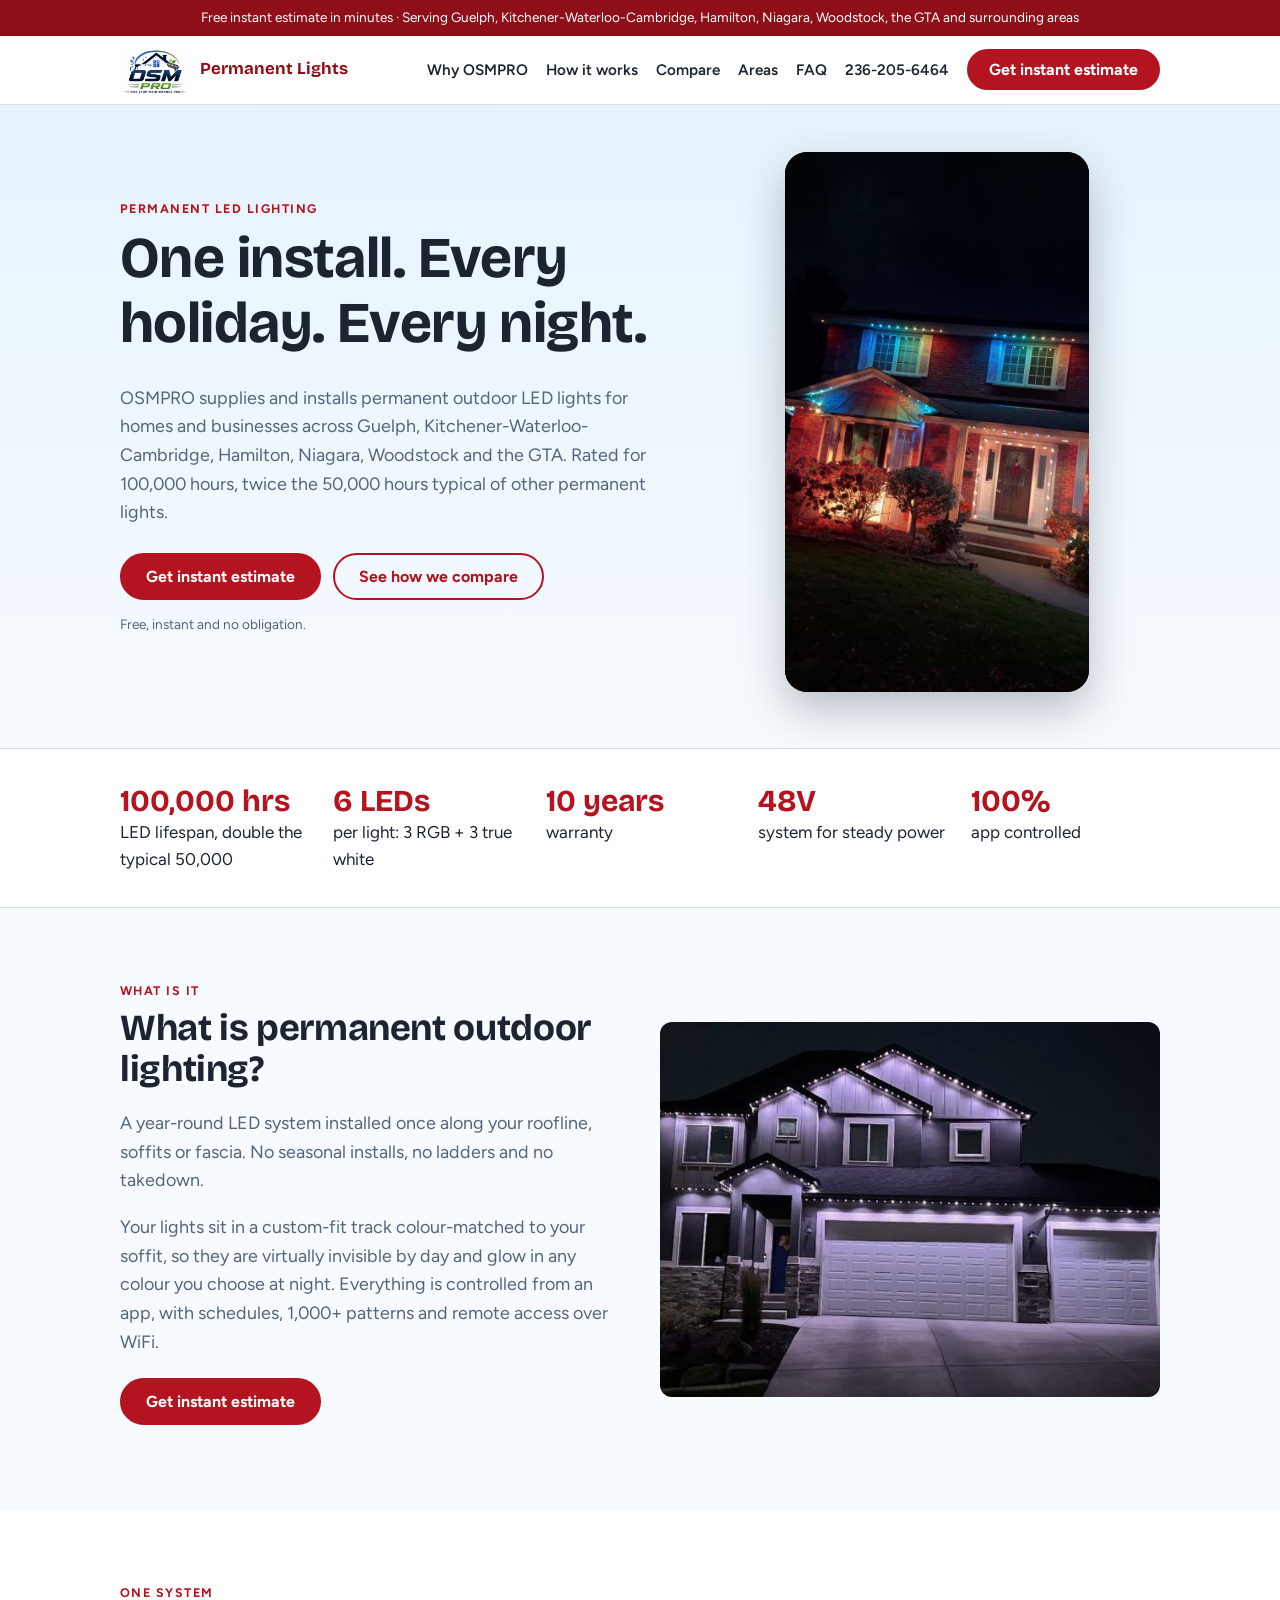
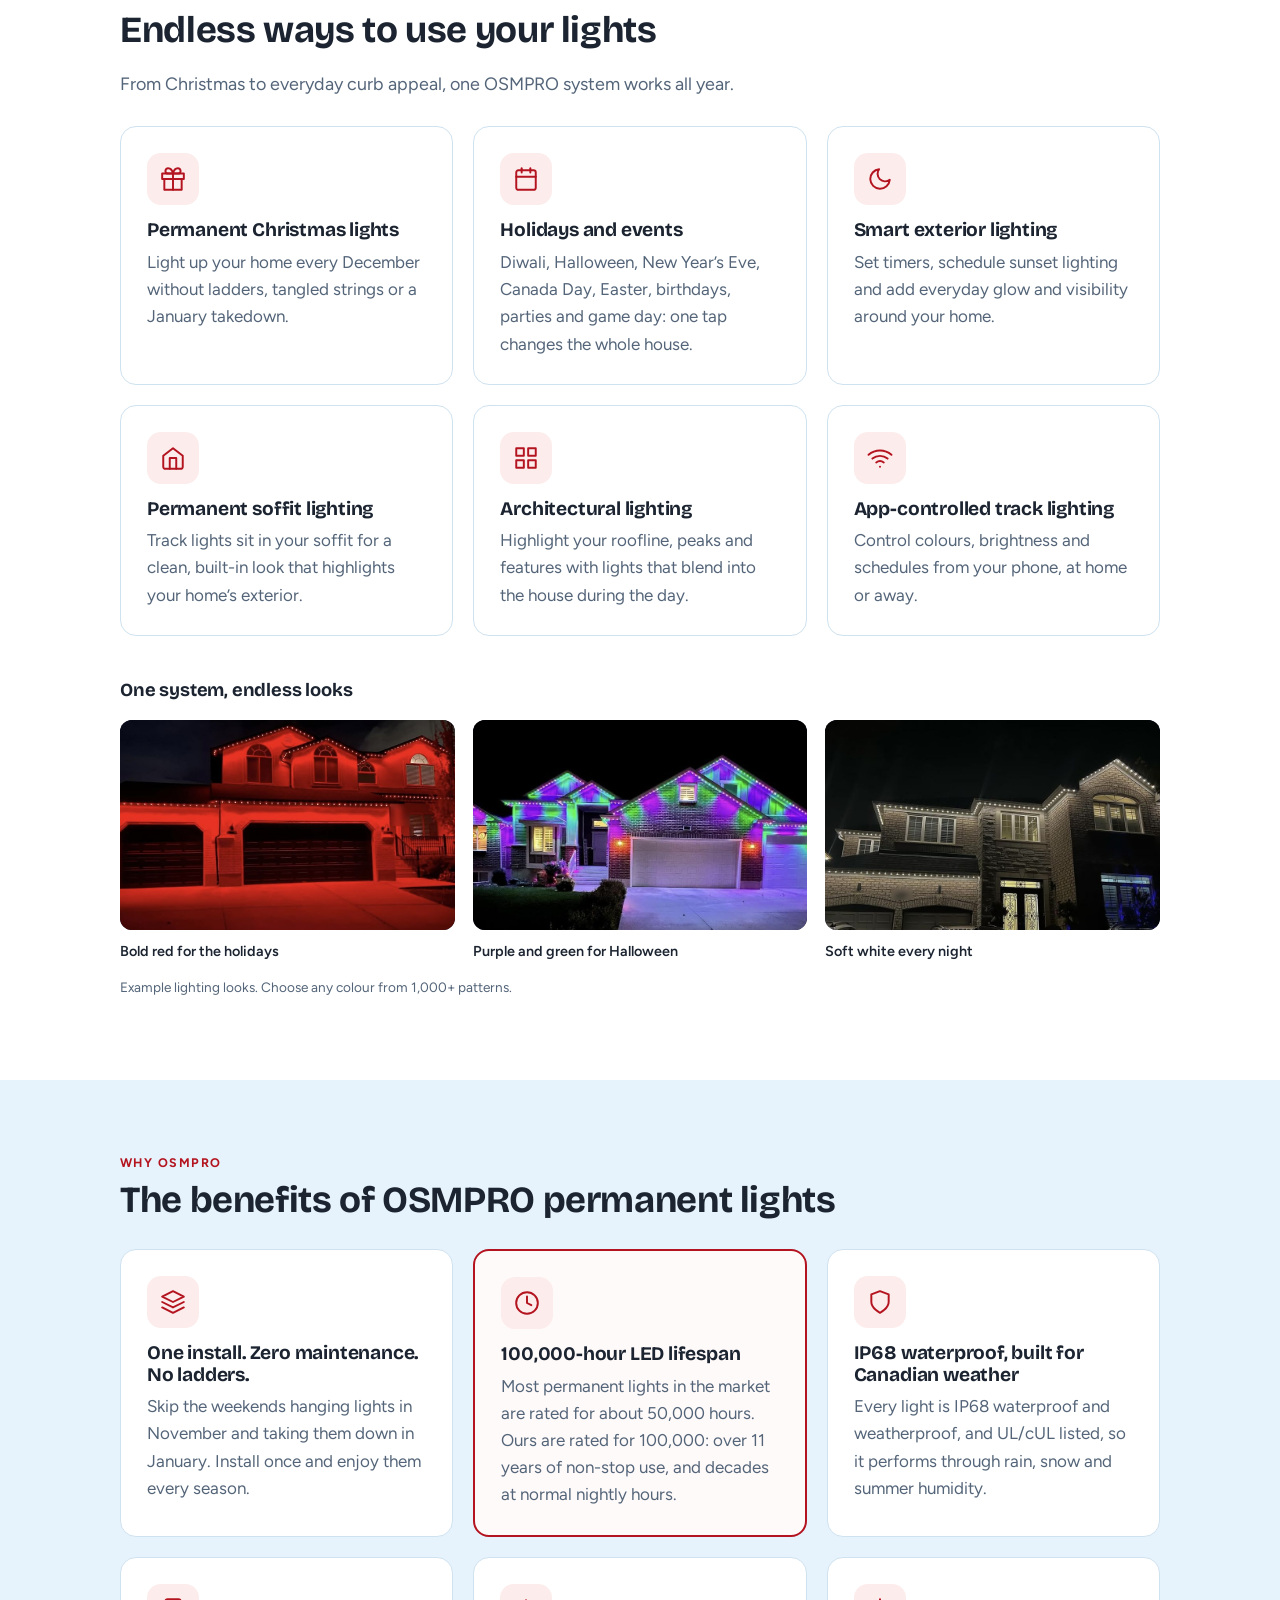
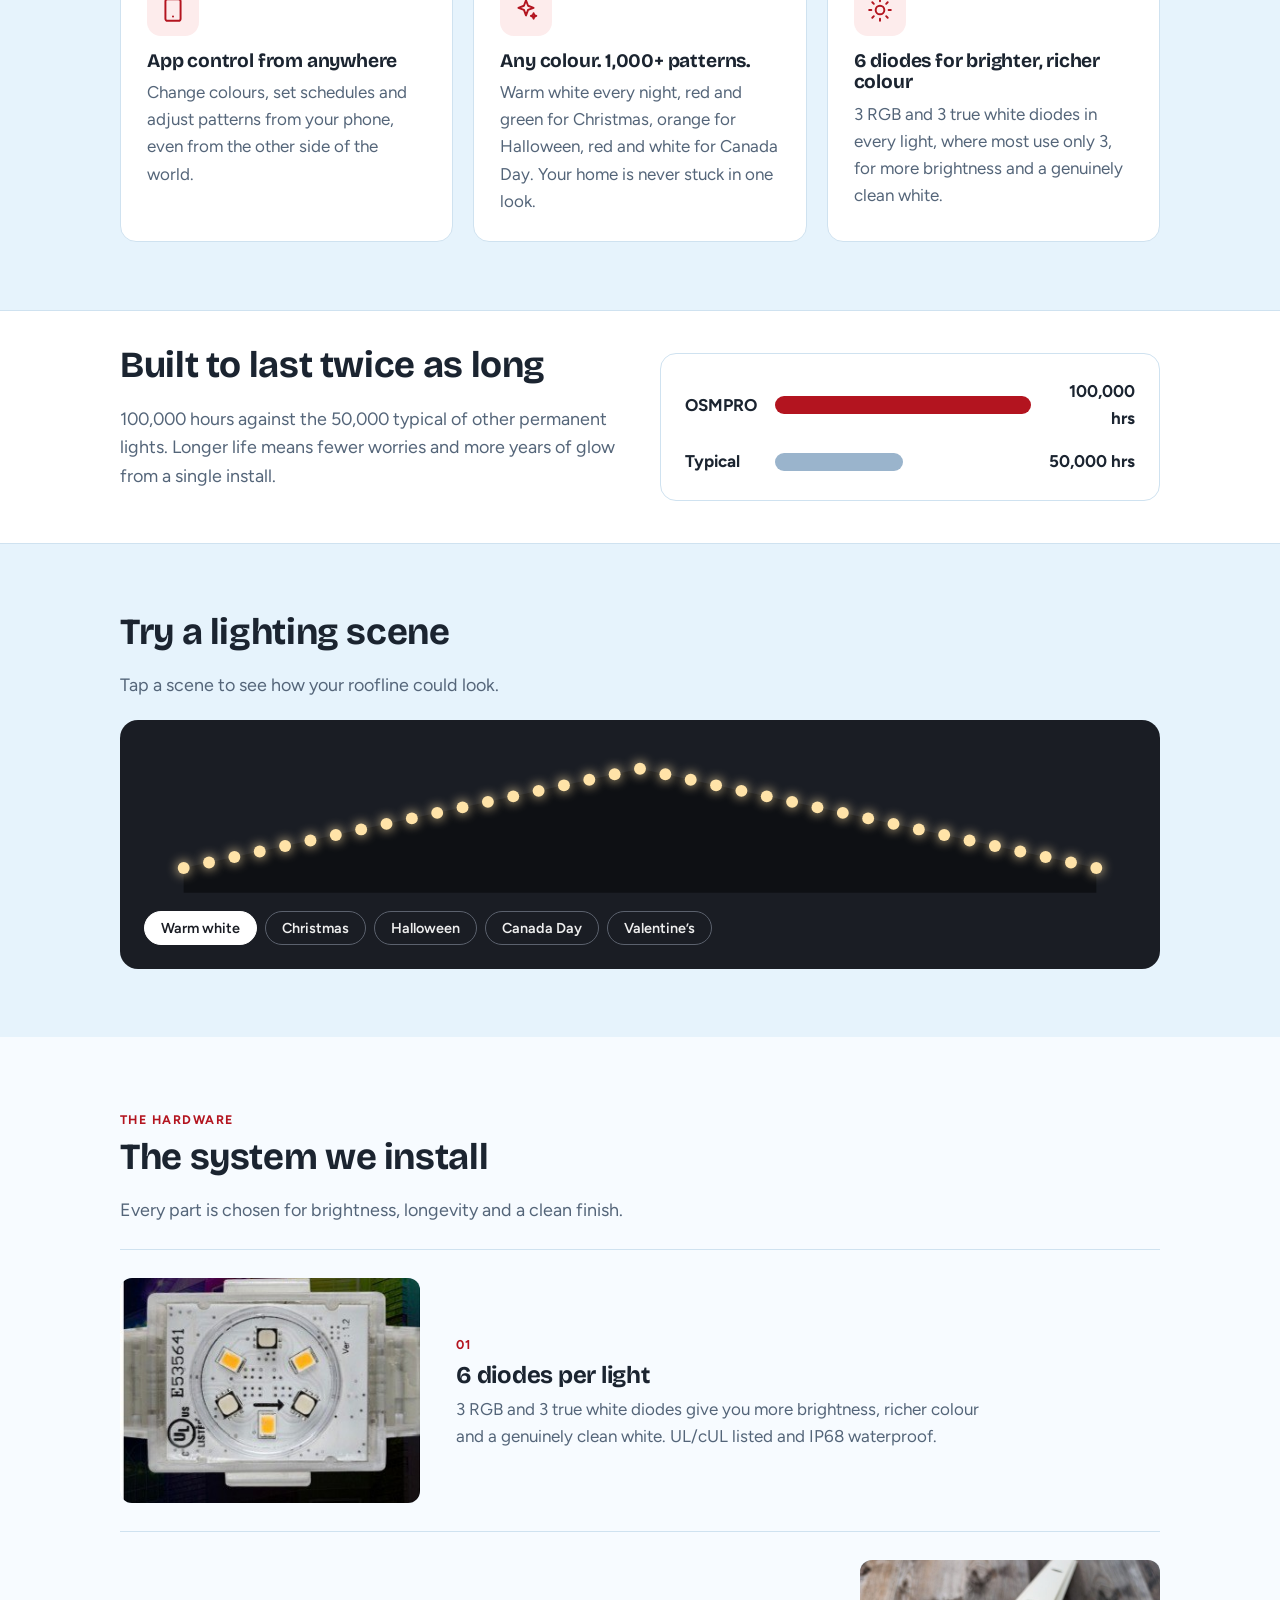
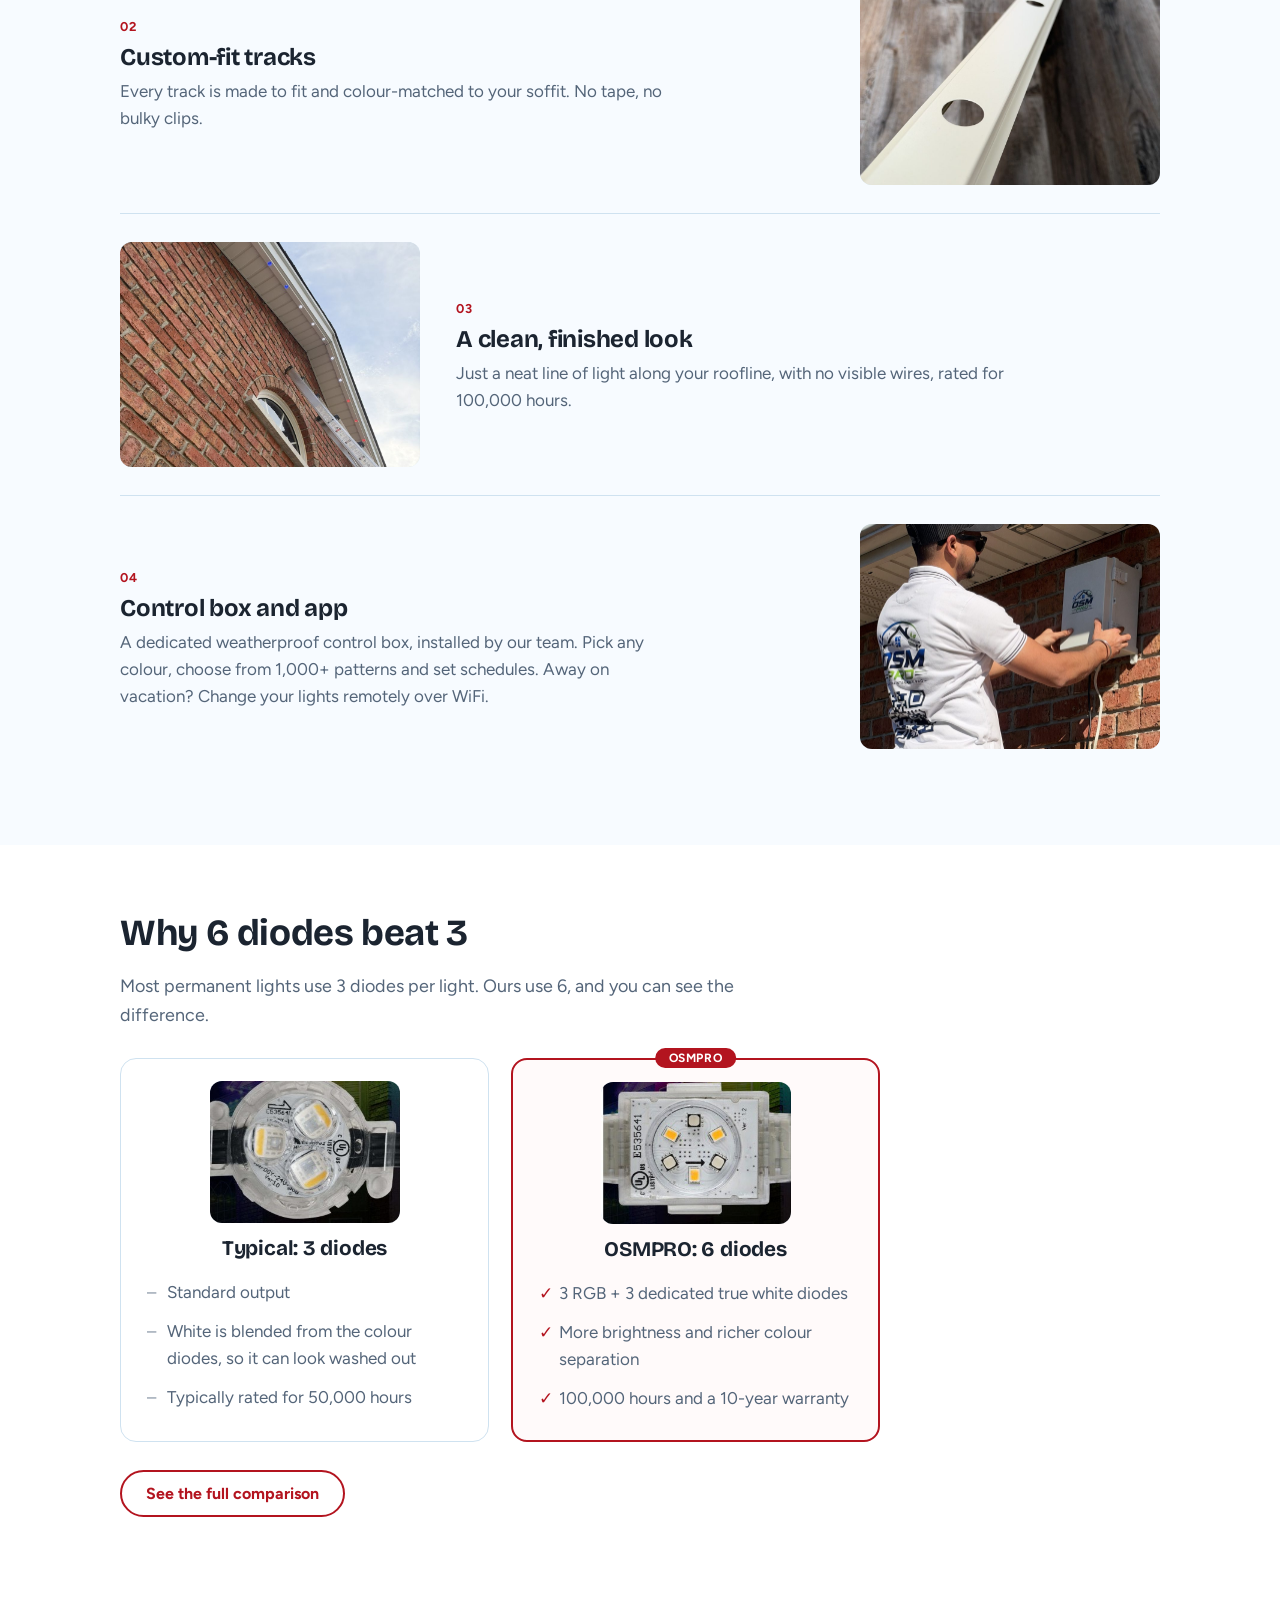
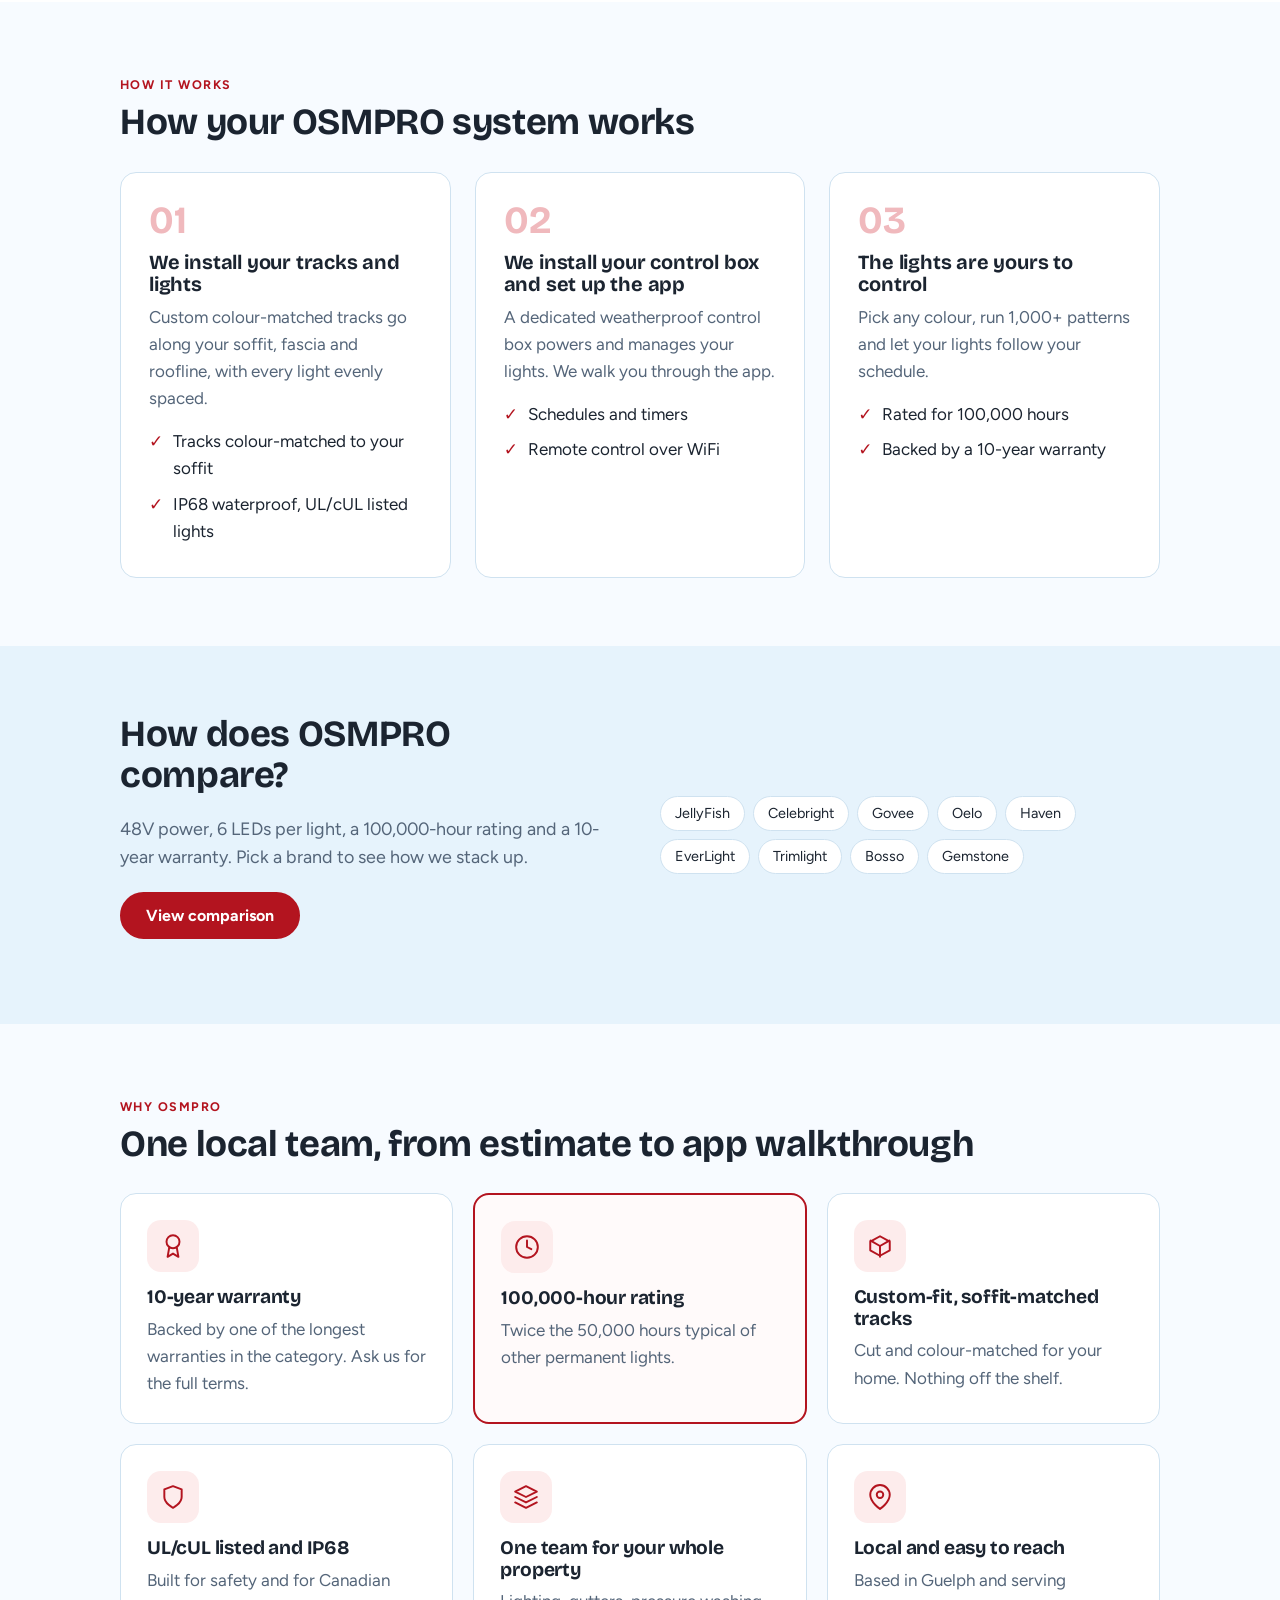
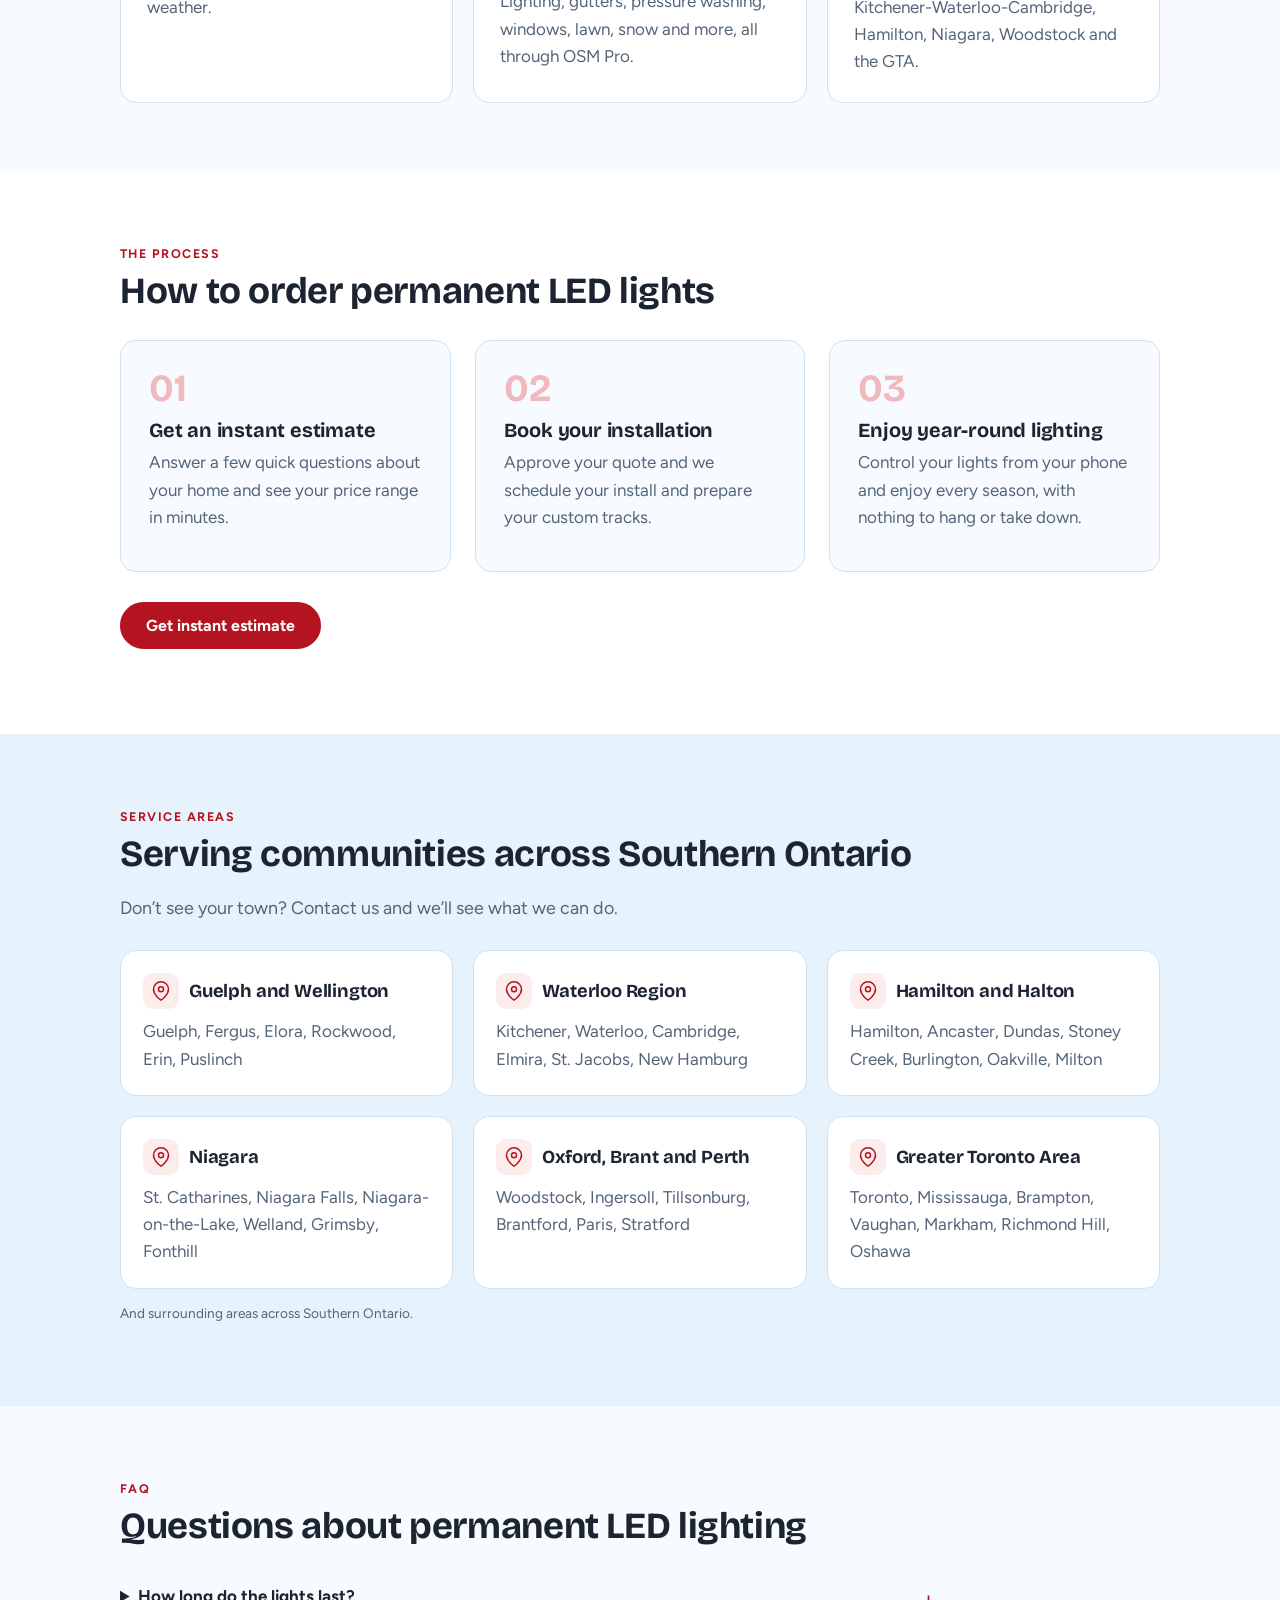
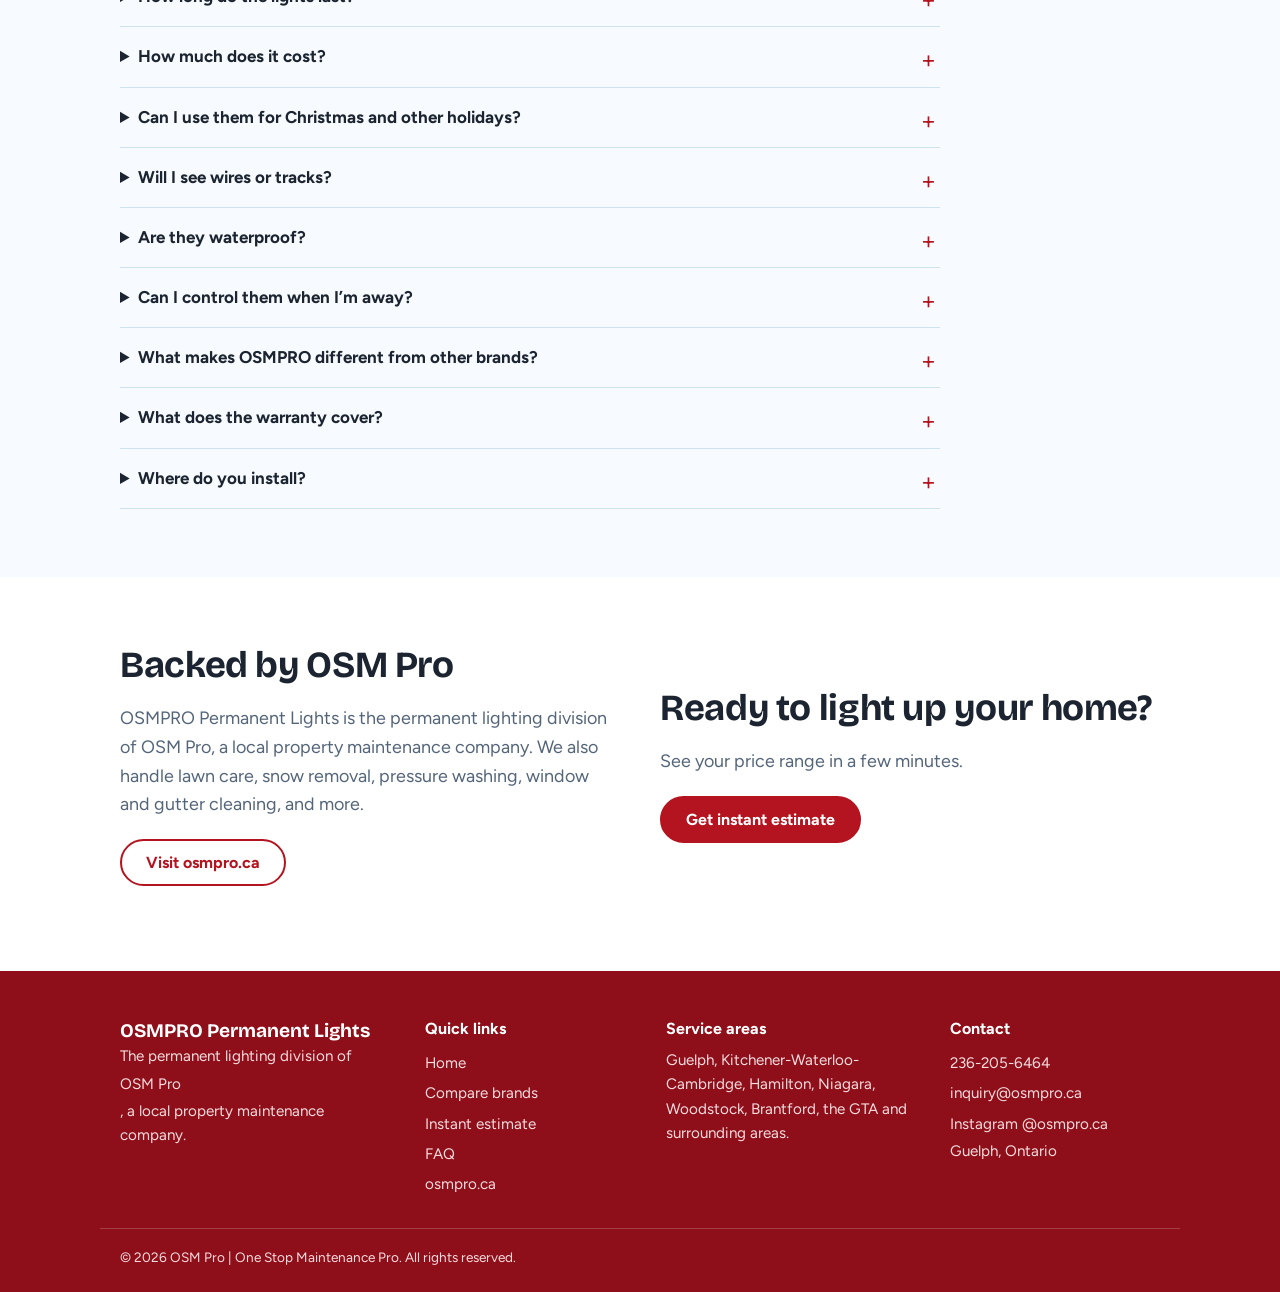
==== commit 23c6419e: "Add lighting photos across the home and compare pages" ====
--- a/index.html
+++ b/index.html
@@ -5,15 +5,16 @@
 <section class="hero"><div class="wrap"><div><span class="eyebrow">Permanent LED lighting</span><h1>One install. Every holiday. Every night.</h1><p class="lead">OSMPRO supplies and installs permanent outdoor LED lights for homes and businesses across Guelph, Kitchener-Waterloo-Cambridge, Hamilton, Niagara, Woodstock and the GTA. Rated for 100,000 hours, twice the 50,000 hours typical of other permanent lights.</p><div class="cta-row"><a class="btn" href="quote.html">Get instant estimate</a><a class="btn ghost" href="compare.html">See how we compare</a></div><p class="fine">Free, instant and no obligation.</p></div>
 <figure class="vframe"><video autoplay muted loop playsinline preload="auto" poster="images/hero-poster.jpg" aria-label="A home lit with OSMPRO permanent lights at night"><source src="images/hero-bg.mp4" type="video/mp4"></video></figure></div></section>
 <section class="statband"><div class="wrap stats"><div><b>100,000 hrs</b>LED lifespan, double the typical 50,000</div><div><b>6 LEDs</b>per light: 3 RGB + 3 true white</div><div><b>10 years</b>warranty</div><div><b>48V</b>system for steady power</div><div><b>100%</b>app controlled</div></div></section>
-<section><div class="wrap two"><div class="rv"><span class="eyebrow">What is it</span><h2>What is permanent outdoor lighting?</h2><p class="lead">A year-round LED system installed once along your roofline, soffits or fascia. No seasonal installs, no ladders and no takedown.</p><p class="lead" style="margin-top:14px">Your lights sit in a custom-fit track colour-matched to your soffit, so they are virtually invisible by day and glow in any colour you choose at night. Everything is controlled from an app, with schedules, 1,000+ patterns and remote access over WiFi.</p><p style="margin-top:22px"><a class="btn" href="quote.html">Get instant estimate</a></p></div><div class="rv"><figure class="ph" data-label="Custom-fit track colour-matched to the soffit"><img src="images/product-track.jpg" alt="Custom-fit track colour-matched to the soffit" loading="lazy" onerror="this.style.display='none'"></figure></div></div></section>
+<section><div class="wrap two"><div class="rv"><span class="eyebrow">What is it</span><h2>What is permanent outdoor lighting?</h2><p class="lead">A year-round LED system installed once along your roofline, soffits or fascia. No seasonal installs, no ladders and no takedown.</p><p class="lead" style="margin-top:14px">Your lights sit in a custom-fit track colour-matched to your soffit, so they are virtually invisible by day and glow in any colour you choose at night. Everything is controlled from an app, with schedules, 1,000+ patterns and remote access over WiFi.</p><p style="margin-top:22px"><a class="btn" href="quote.html">Get instant estimate</a></p></div><div class="rv"><figure class="ph" data-label="A home with permanent white LED lights along the roofline at night"><img src="images/look-grey-white.jpg" alt="A home with permanent white LED lights along the roofline at night" loading="lazy" onerror="this.style.display='none'"></figure></div></div></section>
 <section class="alt"><div class="wrap"><span class="eyebrow">One system</span><h2>Endless ways to use your lights</h2><p class="lead">From Christmas to everyday curb appeal, one OSMPRO system works all year.</p><div class="bgrid">
-<div class="bn rv"><span class="icn"><svg viewBox="0 0 24 24" width="26" height="26" fill="none" stroke="currentColor" stroke-width="1.8" stroke-linecap="round" stroke-linejoin="round" aria-hidden="true"><polyline points="20 12 20 22 4 22 4 12"/><rect x="2" y="7" width="20" height="5"/><line x1="12" y1="22" x2="12" y2="7"/><path d="M12 7H7.5a2.5 2.5 0 010-5C11 2 12 7 12 7z"/><path d="M12 7h4.5a2.5 2.5 0 000-5C13 2 12 7 12 7z"/></svg></span><h3>Permanent Christmas lights</h3><p>Light up your home every December without ladders, tangled strings or a January takedown.</p></div><div class="bn rv"><span class="icn"><svg viewBox="0 0 24 24" width="26" height="26" fill="none" stroke="currentColor" stroke-width="1.8" stroke-linecap="round" stroke-linejoin="round" aria-hidden="true"><rect x="3" y="4" width="18" height="18" rx="2"/><line x1="16" y1="2" x2="16" y2="6"/><line x1="8" y1="2" x2="8" y2="6"/><line x1="3" y1="10" x2="21" y2="10"/></svg></span><h3>Holidays and events</h3><p>Diwali, Halloween, New Year’s Eve, Canada Day, Easter, birthdays, parties and game day: one tap changes the whole house.</p></div><div class="bn rv"><span class="icn"><svg viewBox="0 0 24 24" width="26" height="26" fill="none" stroke="currentColor" stroke-width="1.8" stroke-linecap="round" stroke-linejoin="round" aria-hidden="true"><path d="M21 12.8A9 9 0 1111.2 3a7 7 0 009.8 9.8z"/></svg></span><h3>Smart exterior lighting</h3><p>Set timers, schedule sunset lighting and add everyday glow and visibility around your home.</p></div><div class="bn rv"><span class="icn"><svg viewBox="0 0 24 24" width="26" height="26" fill="none" stroke="currentColor" stroke-width="1.8" stroke-linecap="round" stroke-linejoin="round" aria-hidden="true"><path d="M3 10l9-7 9 7v10a2 2 0 01-2 2H5a2 2 0 01-2-2z"/><polyline points="9 22 9 12 15 12 15 22"/></svg></span><h3>Permanent soffit lighting</h3><p>Track lights sit in your soffit for a clean, built-in look that highlights your home’s exterior.</p></div><div class="bn rv"><span class="icn"><svg viewBox="0 0 24 24" width="26" height="26" fill="none" stroke="currentColor" stroke-width="1.8" stroke-linecap="round" stroke-linejoin="round" aria-hidden="true"><rect x="3" y="3" width="7" height="7"/><rect x="14" y="3" width="7" height="7"/><rect x="14" y="14" width="7" height="7"/><rect x="3" y="14" width="7" height="7"/></svg></span><h3>Architectural lighting</h3><p>Highlight your roofline, peaks and features with lights that blend into the house during the day.</p></div><div class="bn rv"><span class="icn"><svg viewBox="0 0 24 24" width="26" height="26" fill="none" stroke="currentColor" stroke-width="1.8" stroke-linecap="round" stroke-linejoin="round" aria-hidden="true"><path d="M5 12.55a11 11 0 0114 0M1.42 9a16 16 0 0121.16 0M8.53 16.11a6 6 0 016.95 0"/><line x1="12" y1="20" x2="12.01" y2="20"/></svg></span><h3>App-controlled track lighting</h3><p>Control colours, brightness and schedules from your phone, at home or away.</p></div></div></div></section>
+<div class="bn rv"><span class="icn"><svg viewBox="0 0 24 24" width="26" height="26" fill="none" stroke="currentColor" stroke-width="1.8" stroke-linecap="round" stroke-linejoin="round" aria-hidden="true"><polyline points="20 12 20 22 4 22 4 12"/><rect x="2" y="7" width="20" height="5"/><line x1="12" y1="22" x2="12" y2="7"/><path d="M12 7H7.5a2.5 2.5 0 010-5C11 2 12 7 12 7z"/><path d="M12 7h4.5a2.5 2.5 0 000-5C13 2 12 7 12 7z"/></svg></span><h3>Permanent Christmas lights</h3><p>Light up your home every December without ladders, tangled strings or a January takedown.</p></div><div class="bn rv"><span class="icn"><svg viewBox="0 0 24 24" width="26" height="26" fill="none" stroke="currentColor" stroke-width="1.8" stroke-linecap="round" stroke-linejoin="round" aria-hidden="true"><rect x="3" y="4" width="18" height="18" rx="2"/><line x1="16" y1="2" x2="16" y2="6"/><line x1="8" y1="2" x2="8" y2="6"/><line x1="3" y1="10" x2="21" y2="10"/></svg></span><h3>Holidays and events</h3><p>Diwali, Halloween, New Year’s Eve, Canada Day, Easter, birthdays, parties and game day: one tap changes the whole house.</p></div><div class="bn rv"><span class="icn"><svg viewBox="0 0 24 24" width="26" height="26" fill="none" stroke="currentColor" stroke-width="1.8" stroke-linecap="round" stroke-linejoin="round" aria-hidden="true"><path d="M21 12.8A9 9 0 1111.2 3a7 7 0 009.8 9.8z"/></svg></span><h3>Smart exterior lighting</h3><p>Set timers, schedule sunset lighting and add everyday glow and visibility around your home.</p></div><div class="bn rv"><span class="icn"><svg viewBox="0 0 24 24" width="26" height="26" fill="none" stroke="currentColor" stroke-width="1.8" stroke-linecap="round" stroke-linejoin="round" aria-hidden="true"><path d="M3 10l9-7 9 7v10a2 2 0 01-2 2H5a2 2 0 01-2-2z"/><polyline points="9 22 9 12 15 12 15 22"/></svg></span><h3>Permanent soffit lighting</h3><p>Track lights sit in your soffit for a clean, built-in look that highlights your home’s exterior.</p></div><div class="bn rv"><span class="icn"><svg viewBox="0 0 24 24" width="26" height="26" fill="none" stroke="currentColor" stroke-width="1.8" stroke-linecap="round" stroke-linejoin="round" aria-hidden="true"><rect x="3" y="3" width="7" height="7"/><rect x="14" y="3" width="7" height="7"/><rect x="14" y="14" width="7" height="7"/><rect x="3" y="14" width="7" height="7"/></svg></span><h3>Architectural lighting</h3><p>Highlight your roofline, peaks and features with lights that blend into the house during the day.</p></div><div class="bn rv"><span class="icn"><svg viewBox="0 0 24 24" width="26" height="26" fill="none" stroke="currentColor" stroke-width="1.8" stroke-linecap="round" stroke-linejoin="round" aria-hidden="true"><path d="M5 12.55a11 11 0 0114 0M1.42 9a16 16 0 0121.16 0M8.53 16.11a6 6 0 016.95 0"/><line x1="12" y1="20" x2="12.01" y2="20"/></svg></span><h3>App-controlled track lighting</h3><p>Control colours, brightness and schedules from your phone, at home or away.</p></div></div>
+<h3 style="margin-top:44px">One system, endless looks</h3><div class="looks"><figure class="rv"><div class="ph"><img src="images/look-red.jpg" alt="A home with red permanent LED lights along the roofline at night" loading="lazy"></div><figcaption>Bold red for the holidays</figcaption></figure><figure class="rv"><div class="ph"><img src="images/look-purple-green.jpg" alt="A home with purple and green permanent LED lights at night" loading="lazy"></div><figcaption>Purple and green for Halloween</figcaption></figure><figure class="rv"><div class="ph"><img src="images/look-warm-stone.jpg" alt="A stone home with warm white permanent LED lights at night" loading="lazy"></div><figcaption>Soft white every night</figcaption></figure></div><p class="fine">Example lighting looks. Choose any colour from 1,000+ patterns.</p></div></section>
 <section class="sky" id="benefits"><div class="wrap"><span class="eyebrow">Why OSMPRO</span><h2>The benefits of OSMPRO permanent lights</h2><div class="bgrid">
 <div class="bn rv"><span class="icn"><svg viewBox="0 0 24 24" width="26" height="26" fill="none" stroke="currentColor" stroke-width="1.8" stroke-linecap="round" stroke-linejoin="round" aria-hidden="true"><polygon points="12 2 2 7 12 12 22 7 12 2"/><polyline points="2 17 12 22 22 17"/><polyline points="2 12 12 17 22 12"/></svg></span><h3>One install. Zero maintenance. No ladders.</h3><p>Skip the weekends hanging lights in November and taking them down in January. Install once and enjoy them every season.</p></div><div class="bn rv hl"><span class="icn"><svg viewBox="0 0 24 24" width="26" height="26" fill="none" stroke="currentColor" stroke-width="1.8" stroke-linecap="round" stroke-linejoin="round" aria-hidden="true"><circle cx="12" cy="12" r="10"/><polyline points="12 6 12 12 16 14"/></svg></span><h3>100,000-hour LED lifespan</h3><p>Most permanent lights in the market are rated for about 50,000 hours. Ours are rated for 100,000: over 11 years of non-stop use, and decades at normal nightly hours.</p></div><div class="bn rv"><span class="icn"><svg viewBox="0 0 24 24" width="26" height="26" fill="none" stroke="currentColor" stroke-width="1.8" stroke-linecap="round" stroke-linejoin="round" aria-hidden="true"><path d="M12 22s8-4 8-10V5l-8-3-8 3v7c0 6 8 10 8 10z"/></svg></span><h3>IP68 waterproof, built for Canadian weather</h3><p>Every light is IP68 waterproof and weatherproof, and UL/cUL listed, so it performs through rain, snow and summer humidity.</p></div><div class="bn rv"><span class="icn"><svg viewBox="0 0 24 24" width="26" height="26" fill="none" stroke="currentColor" stroke-width="1.8" stroke-linecap="round" stroke-linejoin="round" aria-hidden="true"><rect x="5" y="2" width="14" height="20" rx="2"/><line x1="12" y1="18" x2="12.01" y2="18"/></svg></span><h3>App control from anywhere</h3><p>Change colours, set schedules and adjust patterns from your phone, even from the other side of the world.</p></div><div class="bn rv"><span class="icn"><svg viewBox="0 0 24 24" width="26" height="26" fill="none" stroke="currentColor" stroke-width="1.8" stroke-linecap="round" stroke-linejoin="round" aria-hidden="true"><path d="M12 3l1.9 5.1L19 10l-5.1 1.9L12 17l-1.9-5.1L5 10l5.1-1.9z"/><path d="M19 15l.7 1.8L21.5 17.5l-1.8.7L19 20l-.7-1.8-1.8-.7 1.8-.7z"/></svg></span><h3>Any colour. 1,000+ patterns.</h3><p>Warm white every night, red and green for Christmas, orange for Halloween, red and white for Canada Day. Your home is never stuck in one look.</p></div><div class="bn rv"><span class="icn"><svg viewBox="0 0 24 24" width="26" height="26" fill="none" stroke="currentColor" stroke-width="1.8" stroke-linecap="round" stroke-linejoin="round" aria-hidden="true"><circle cx="12" cy="12" r="4"/><path d="M12 2v2M12 20v2M4.9 4.9l1.4 1.4M17.7 17.7l1.4 1.4M2 12h2M20 12h2M4.9 19.1l1.4-1.4M17.7 6.3l1.4-1.4"/></svg></span><h3>6 diodes for brighter, richer colour</h3><p>3 RGB and 3 true white diodes in every light, where most use only 3, for more brightness and a genuinely clean white.</p></div></div></div></section>
 <section class="statband"><div class="wrap"><div class="two"><div class="rv"><h2>Built to last twice as long</h2><p class="lead">100,000 hours against the 50,000 typical of other permanent lights. Longer life means fewer worries and more years of glow from a single install.</p></div><div class="lifebar rv" role="img" aria-label="OSMPRO is rated for 100,000 hours; typical lights about 50,000 hours"><div><span>OSMPRO</span><i style="width:100%"></i><b>100,000 hrs</b></div><div class="o"><span>Typical</span><i style="width:50%"></i><b>50,000 hrs</b></div></div></div></div></section>
 <section class="sky" id="scenes"><div class="wrap"><h2>Try a lighting scene</h2><p class="lead">Tap a scene to see how your roofline could look.</p><div class="night" style="margin-top:20px"><svg id="roof" class="roof" viewBox="0 0 1000 150" role="img" aria-label="Roofline with permanent lights. Choose a scene below to change the colours."><polygon points="40,125 500,25 960,125 960,150 40,150" fill="#0e1014"/></svg><div class="scenes" role="group" aria-label="Try a lighting scene"></div></div></div></section>
 <section id="products"><div class="wrap"><span class="eyebrow">The hardware</span><h2>The system we install</h2><p class="lead">Every part is chosen for brightness, longevity and a clean finish.</p><div class="rows">
-<div class="row2 rv"><figure class="ph" data-label="OSMPRO 6-diode light up close"><img src="images/product-lights.jpg" alt="OSMPRO 6-diode light up close" loading="lazy" onerror="this.style.display='none'"></figure><div><span class="tag">01</span><h3>6 diodes per light</h3><p>3 RGB and 3 true white diodes give you more brightness, richer colour and a genuinely clean white. UL/cUL listed and IP68 waterproof.</p></div></div><div class="row2 rv"><figure class="ph" data-label="Custom-fit track colour-matched to the soffit"><img src="images/product-track.jpg" alt="Custom-fit track colour-matched to the soffit" loading="lazy" onerror="this.style.display='none'"></figure><div><span class="tag">02</span><h3>Custom-fit tracks</h3><p>Every track is made to fit and colour-matched to your soffit. No tape, no bulky clips.</p></div></div><div class="row2 rv"><figure class="ph" data-label="Clean track channel with no visible wires"><img src="images/product-track-2.jpg" alt="Clean track channel with no visible wires" loading="lazy" onerror="this.style.display='none'"></figure><div><span class="tag">03</span><h3>A clean, finished look</h3><p>Just a neat line of light along your roofline, with no visible wires, rated for 100,000 hours.</p></div></div><div class="row2 rv"><figure class="ph" data-label="Our team installing the OSMPRO control box on a home"><img src="images/install-controller.jpg" alt="Our team installing the OSMPRO control box on a home" loading="lazy" onerror="this.style.display='none'"></figure><div><span class="tag">04</span><h3>Control box and app</h3><p>A dedicated weatherproof control box, installed by our team. Pick any colour, choose from 1,000+ patterns and set schedules. Away on vacation? Change your lights remotely over WiFi.</p></div></div></div></div></section>
+<div class="row2 rv"><figure class="ph" data-label="OSMPRO 6-diode light up close"><img src="images/product-lights.jpg" alt="OSMPRO 6-diode light up close" loading="lazy" onerror="this.style.display='none'"></figure><div><span class="tag">01</span><h3>6 diodes per light</h3><p>3 RGB and 3 true white diodes give you more brightness, richer colour and a genuinely clean white. UL/cUL listed and IP68 waterproof.</p></div></div><div class="row2 rv"><figure class="ph" data-label="Custom-fit track colour-matched to the soffit"><img src="images/product-track.jpg" alt="Custom-fit track colour-matched to the soffit" loading="lazy" onerror="this.style.display='none'"></figure><div><span class="tag">02</span><h3>Custom-fit tracks</h3><p>Every track is made to fit and colour-matched to your soffit. No tape, no bulky clips.</p></div></div><div class="row2 rv"><figure class="ph" data-label="Permanent lights set neatly into a home’s soffit"><img src="images/soffit-closeup.jpg" alt="Permanent lights set neatly into a home’s soffit" loading="lazy" onerror="this.style.display='none'"></figure><div><span class="tag">03</span><h3>A clean, finished look</h3><p>Just a neat line of light along your roofline, with no visible wires, rated for 100,000 hours.</p></div></div><div class="row2 rv"><figure class="ph" data-label="Our team installing the OSMPRO control box on a home"><img src="images/install-controller.jpg" alt="Our team installing the OSMPRO control box on a home" loading="lazy" onerror="this.style.display='none'"></figure><div><span class="tag">04</span><h3>Control box and app</h3><p>A dedicated weatherproof control box, installed by our team. Pick any colour, choose from 1,000+ patterns and set schedules. Away on vacation? Change your lights remotely over WiFi.</p></div></div></div></div></section>
 <section class="alt" id="diodes"><div class="wrap"><h2>Why 6 diodes beat 3</h2><p class="lead">Most permanent lights use 3 diodes per light. Ours use 6, and you can see the difference.</p>
 <div class="vs"><div class="side rv"><div class="ph" data-label="A typical 3-diode light"><img src="images/product-3-diode.jpg" alt="A typical 3-diode light" loading="lazy" onerror="this.style.display='none'"></div><h3>Typical: 3 diodes</h3><ul><li>Standard output</li><li>White is blended from the colour diodes, so it can look washed out</li><li>Typically rated for 50,000 hours</li></ul></div>
 <div class="side us rv"><span class="flag">OSMPRO</span><div class="ph" data-label="OSMPRO 6-diode light"><img src="images/product-lights.jpg" alt="OSMPRO 6-diode light" loading="lazy" onerror="this.style.display='none'"></div><h3>OSMPRO: 6 diodes</h3><ul><li>3 RGB + 3 dedicated true white diodes</li><li>More brightness and richer colour separation</li><li>100,000 hours and a 10-year warranty</li></ul></div></div>
--- a/style.css
+++ b/style.css
@@ -126,3 +126,5 @@
 .fine2{margin-top:28px;padding-top:18px;border-top:1px solid rgba(255,255,255,.2);font-size:.85rem}
 @media(max-width:820px){.fgrid{grid-template-columns:1fr 1fr}}@media(max-width:520px){.fgrid{grid-template-columns:1fr}.lifebar div{grid-template-columns:64px 1fr 80px}}
 @media(prefers-reduced-motion:reduce){.js .rv{opacity:1;transform:none}.js .lifebar:not(.in) i{transform:none}}
+.looks{display:grid;grid-template-columns:repeat(auto-fit,minmax(260px,1fr));gap:18px;margin-top:20px}.looks figure{margin:0}.looks .ph{aspect-ratio:16/10;background:#0b0f2a;transition:transform .4s}.looks figure:hover .ph{transform:scale(1.02)}.looks figcaption{font-weight:600;color:var(--ink);padding-top:10px}
+.banner{margin:30px 0 0;border-radius:16px;overflow:hidden;line-height:0}.banner img{width:100%;max-height:300px;object-fit:cover;display:block}
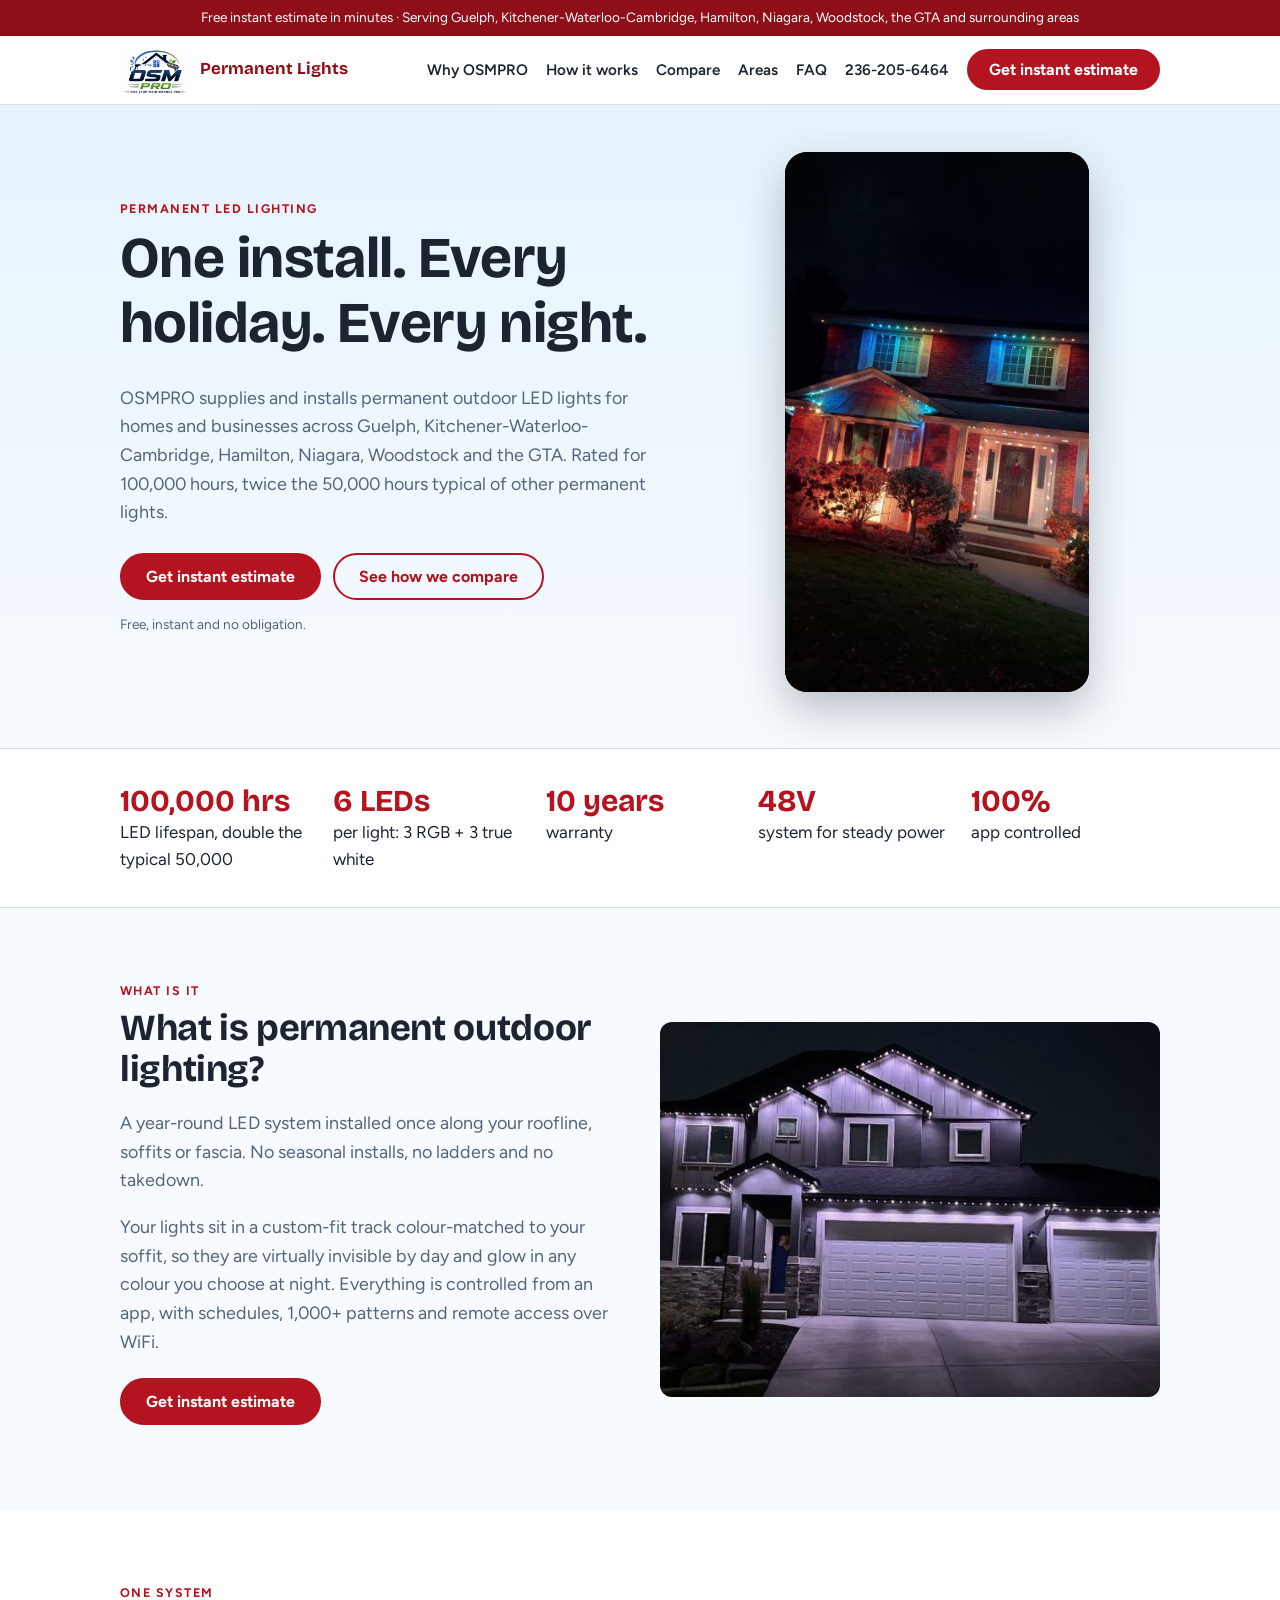
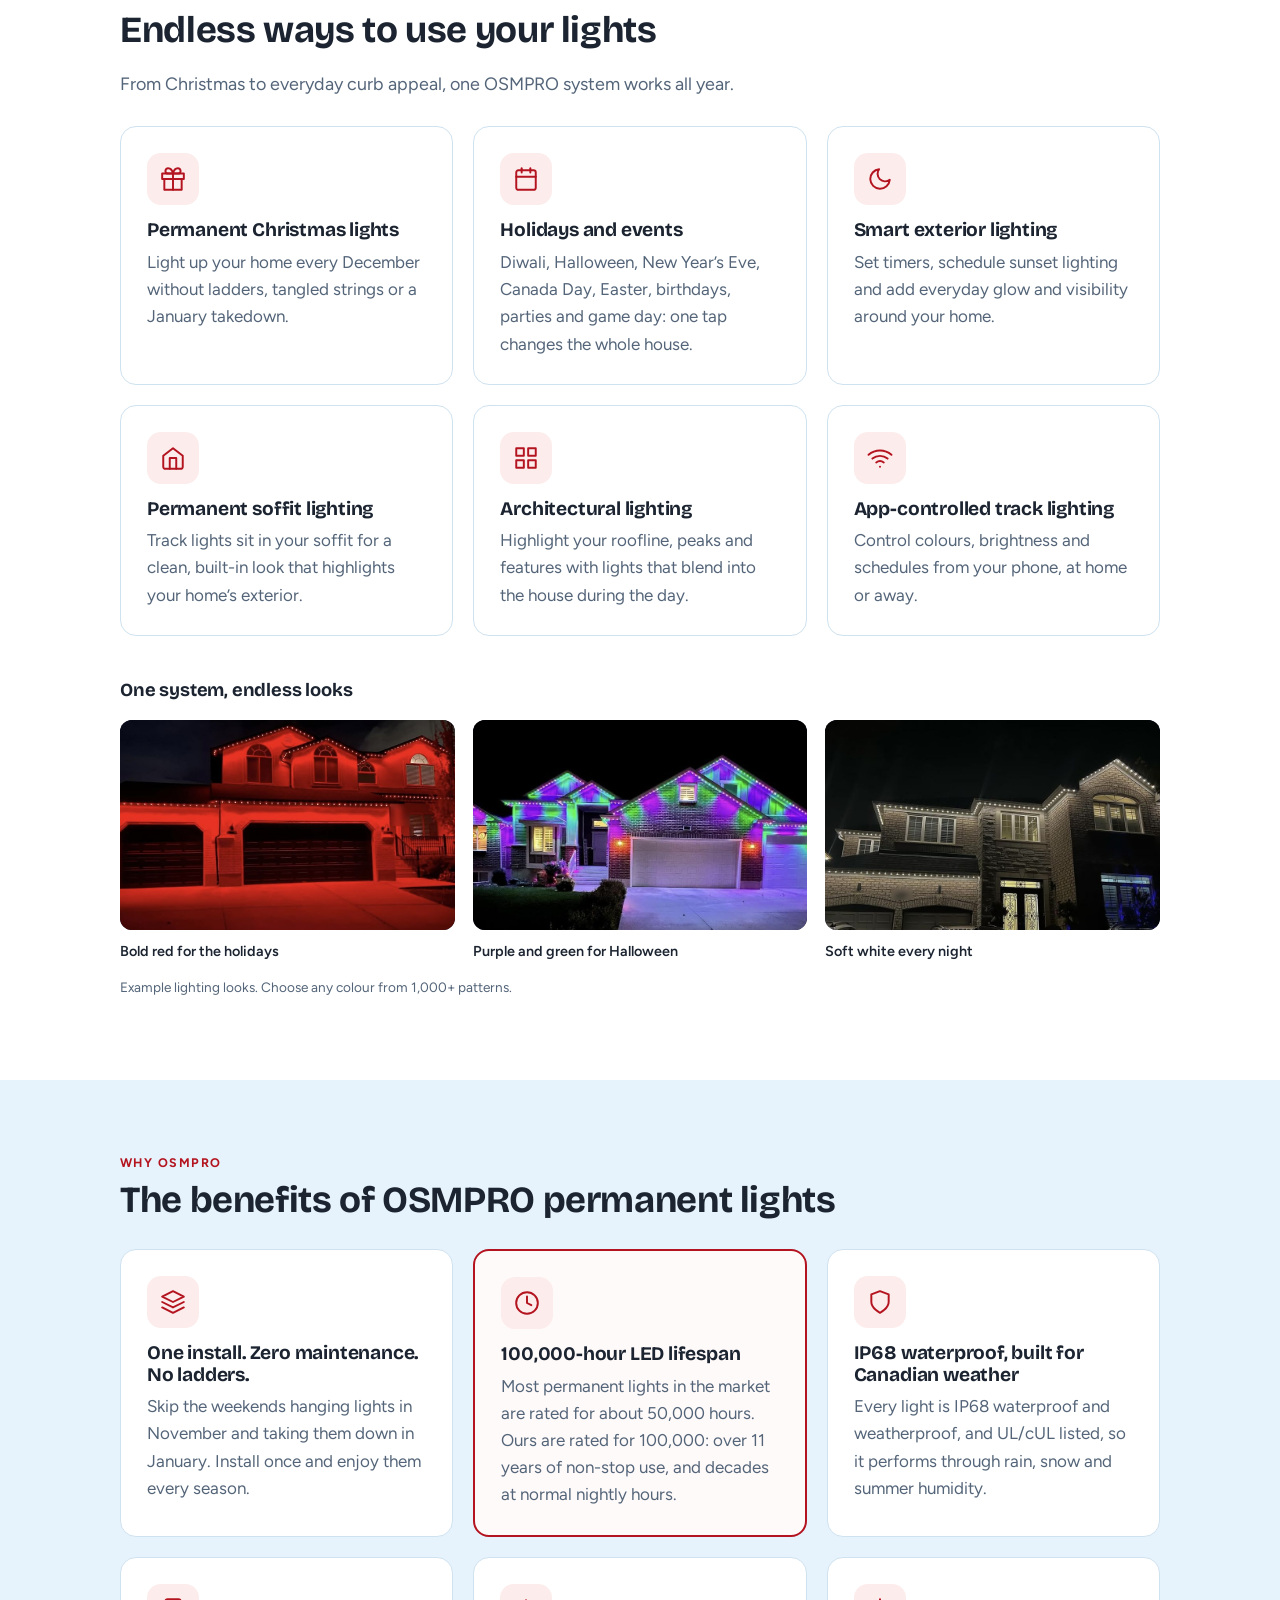
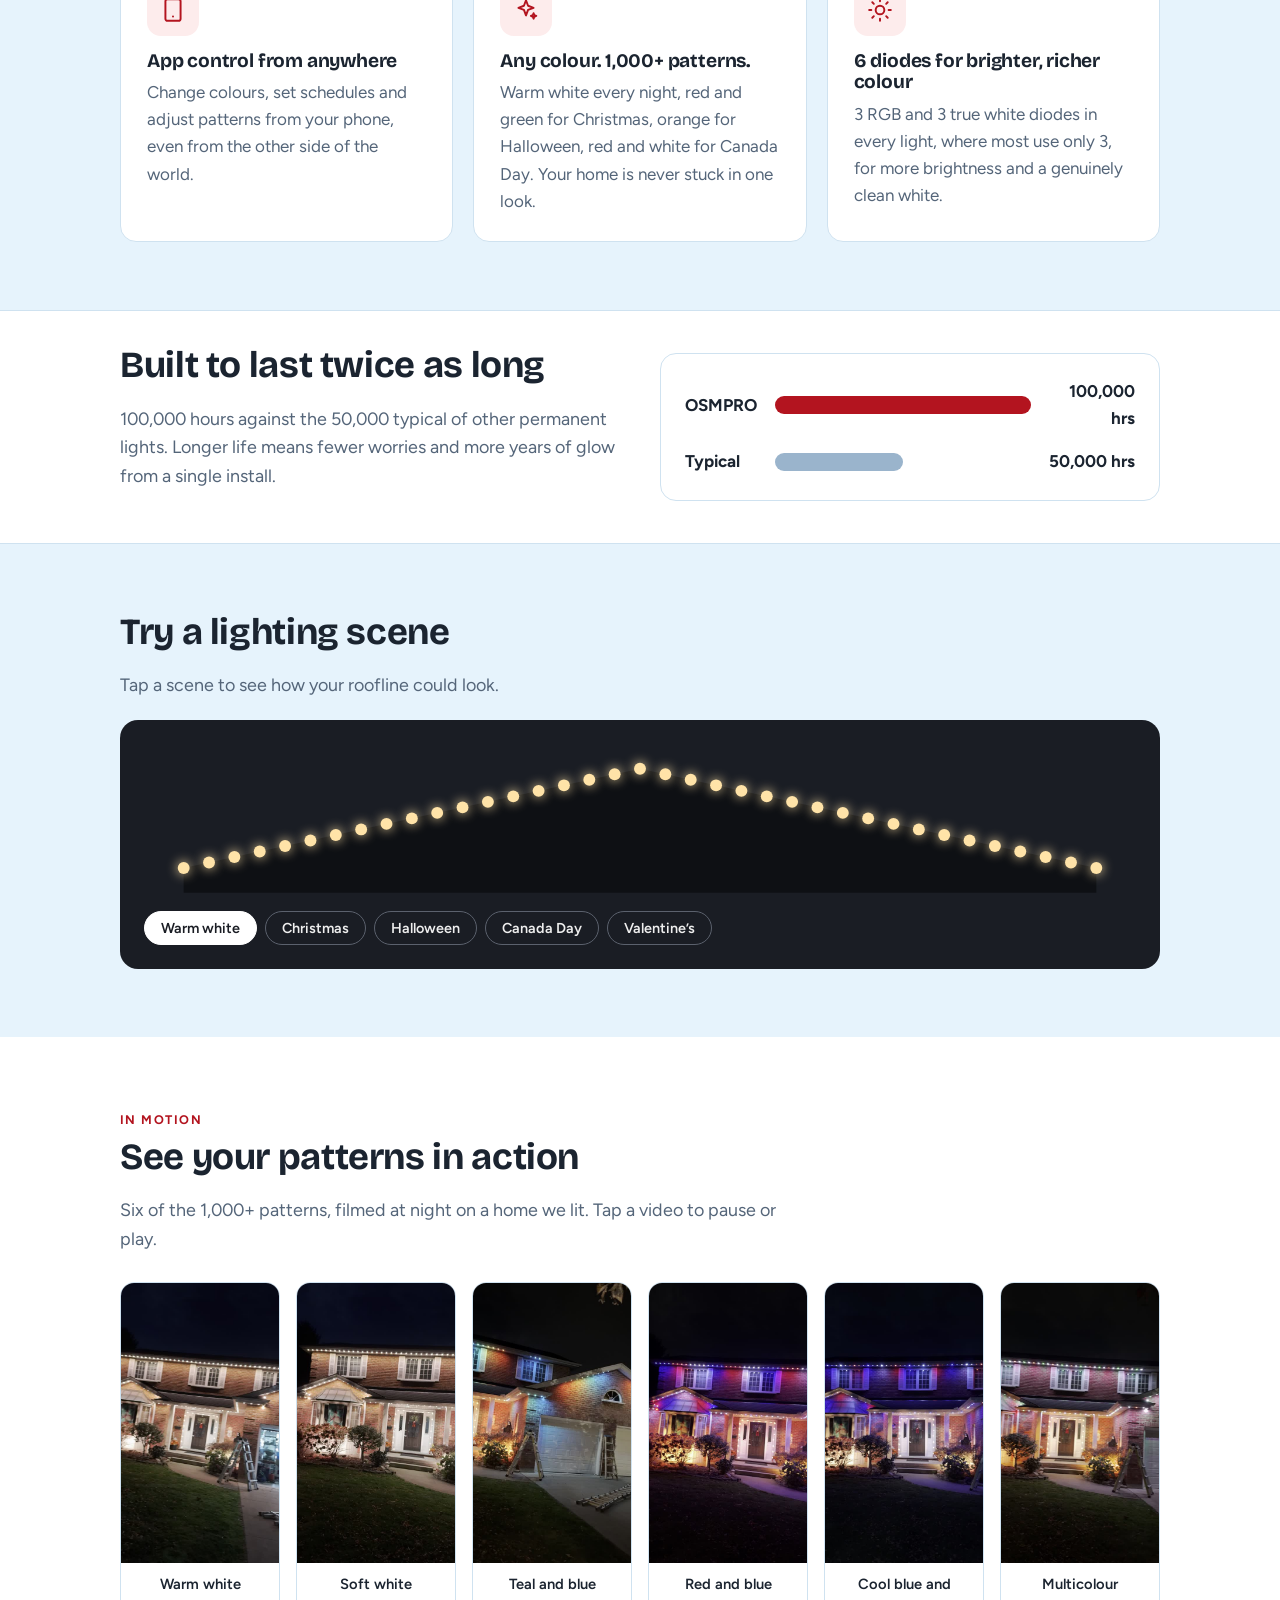
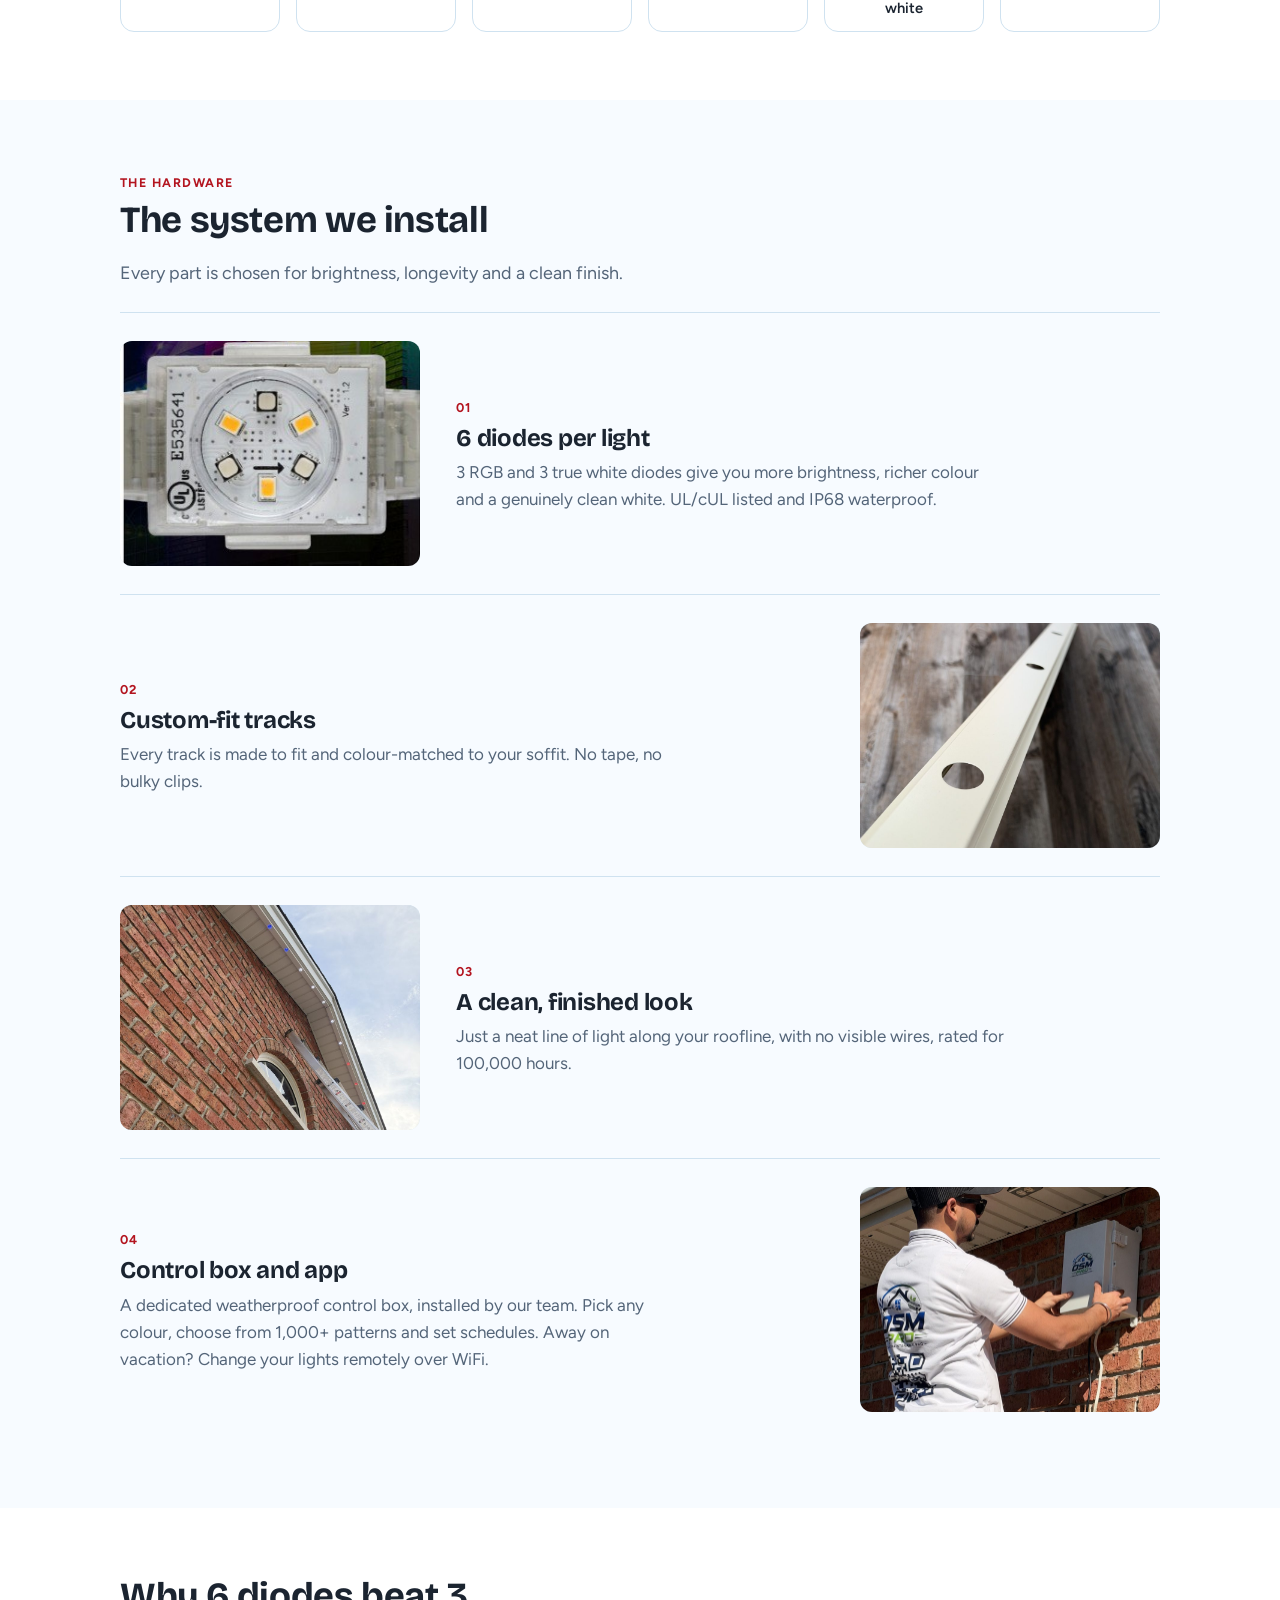
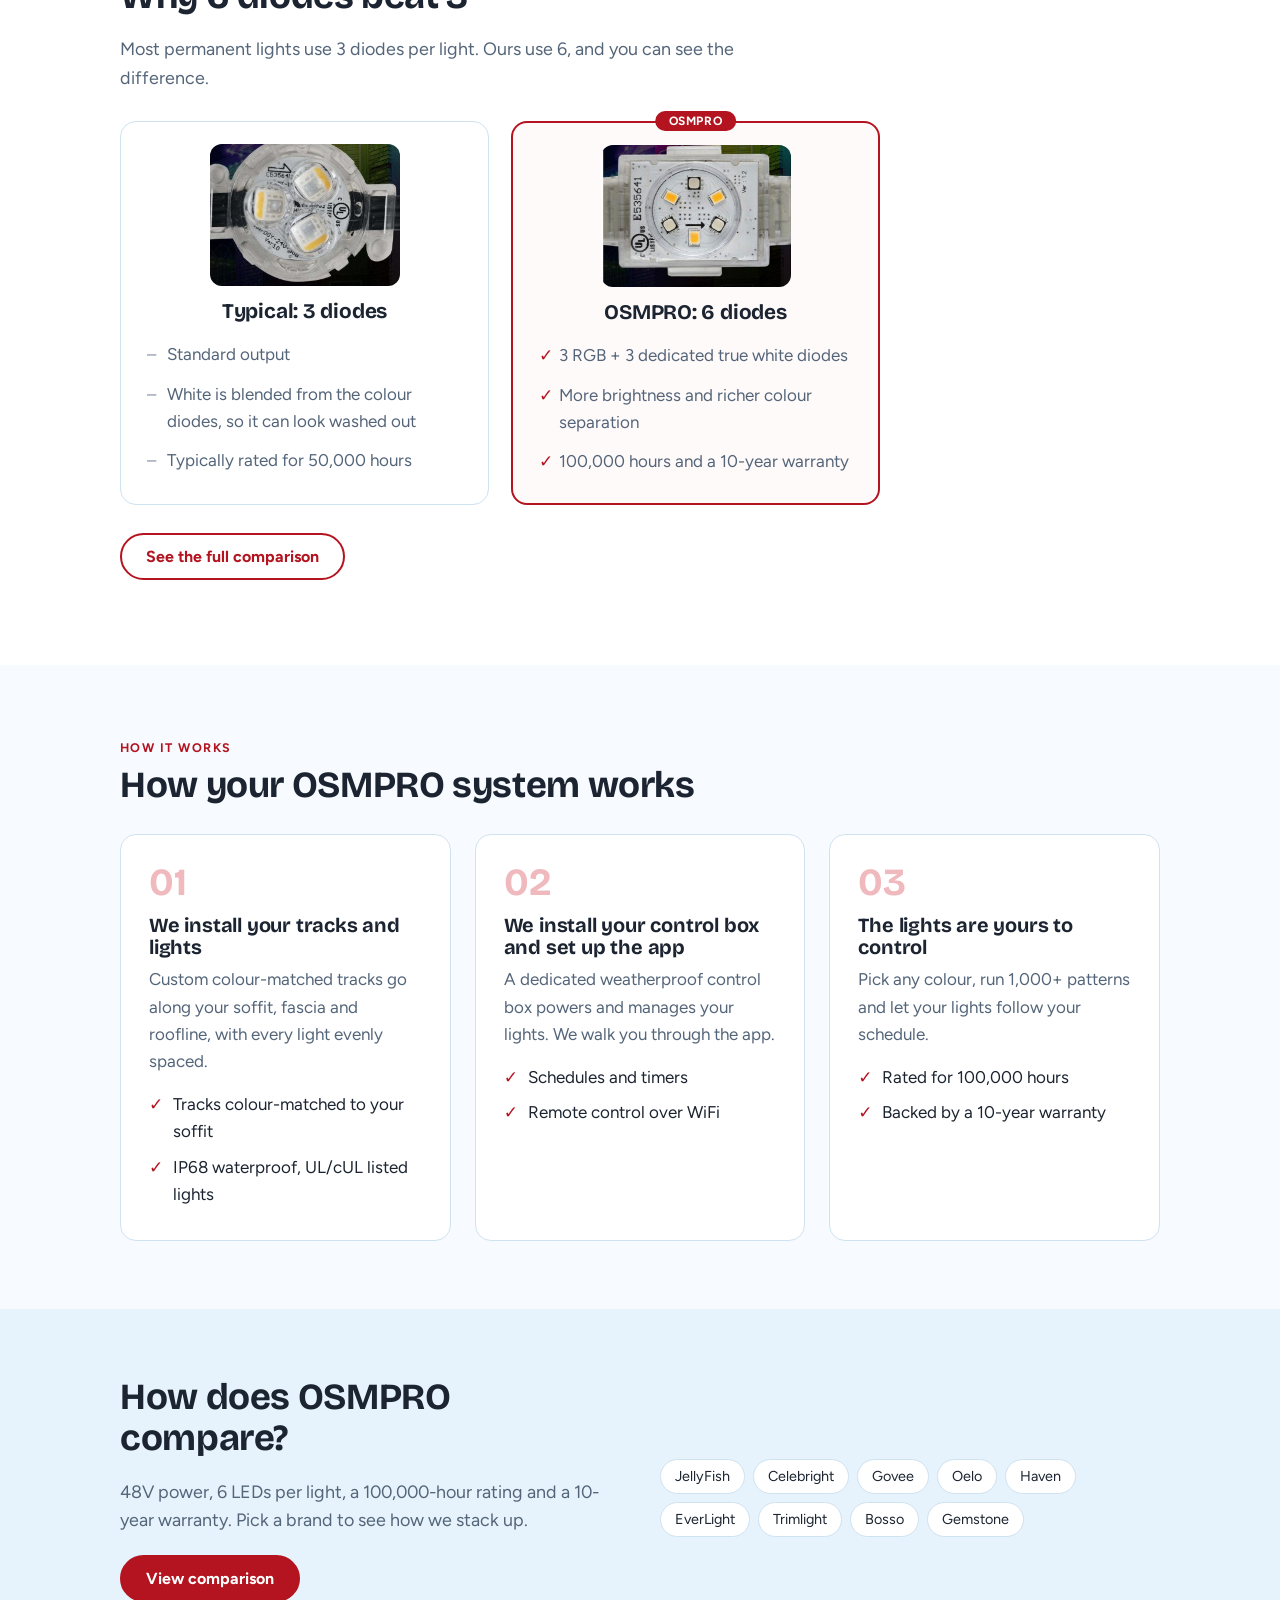
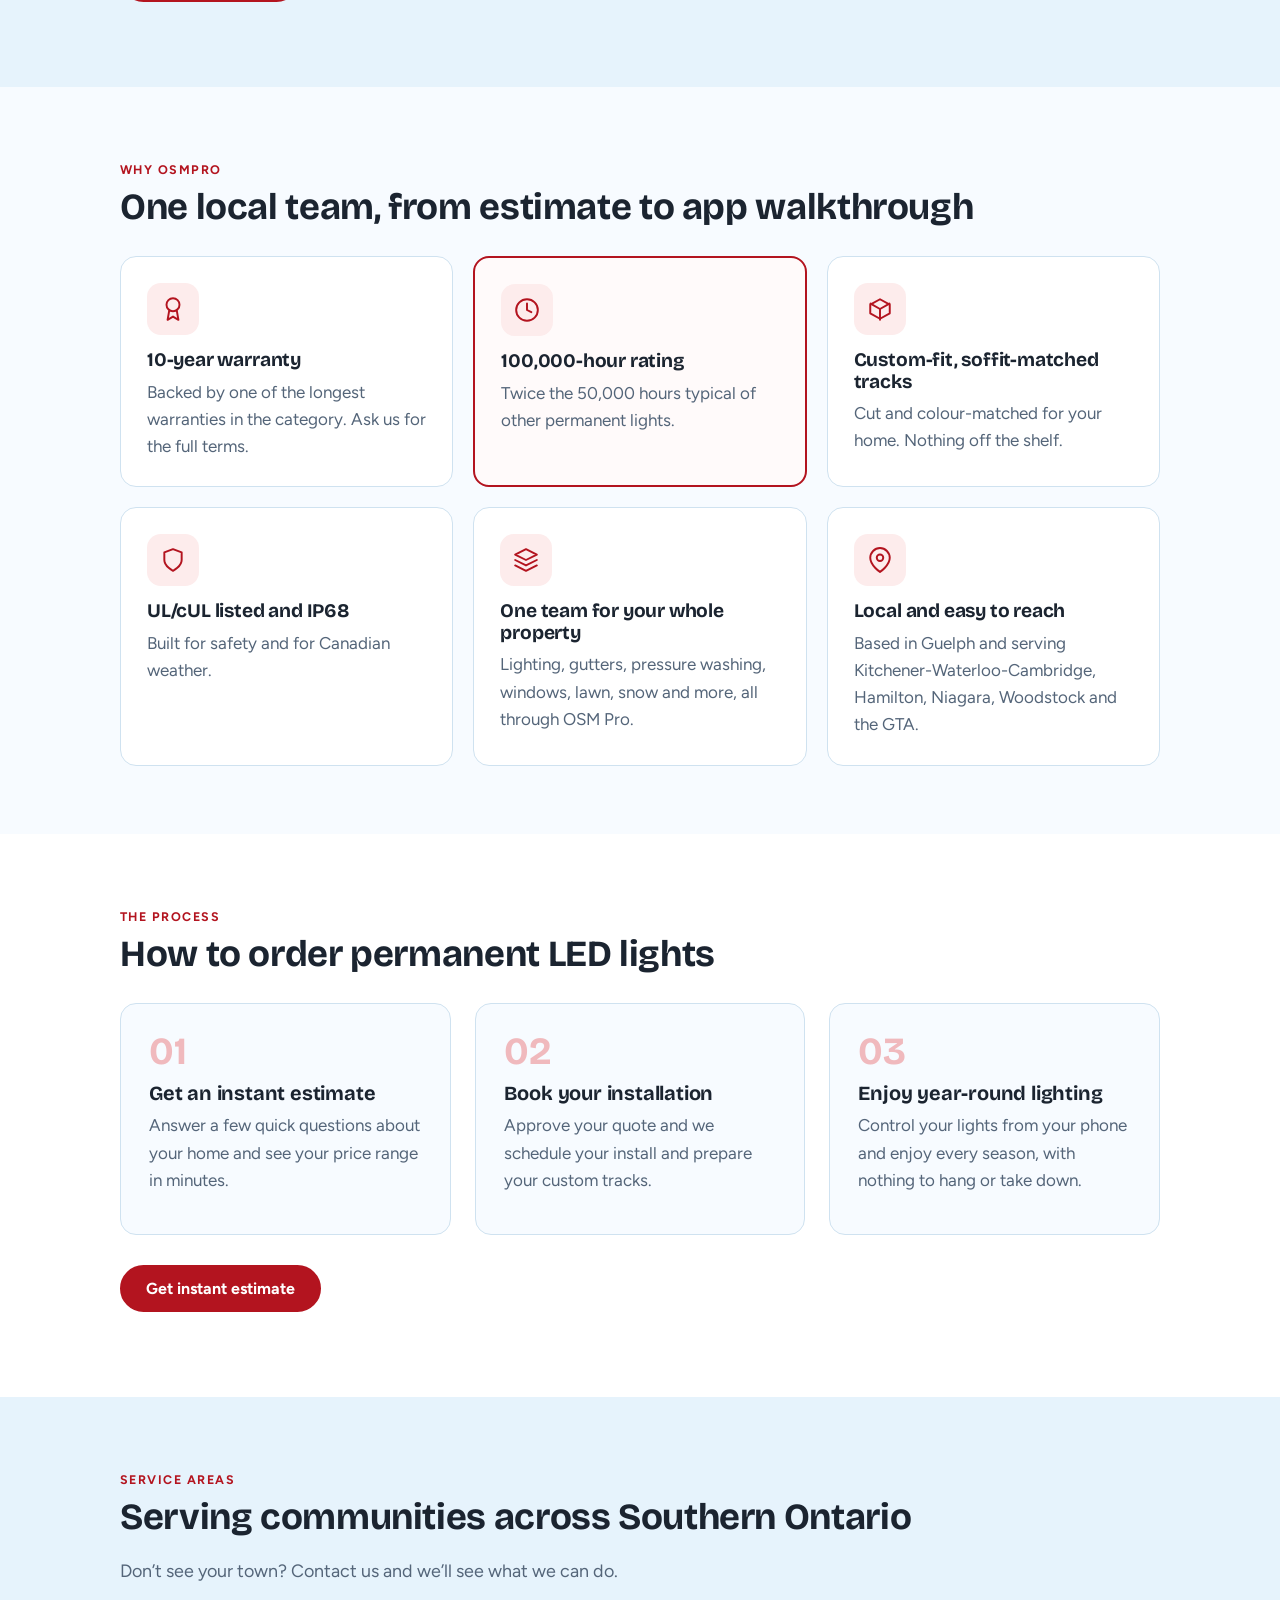
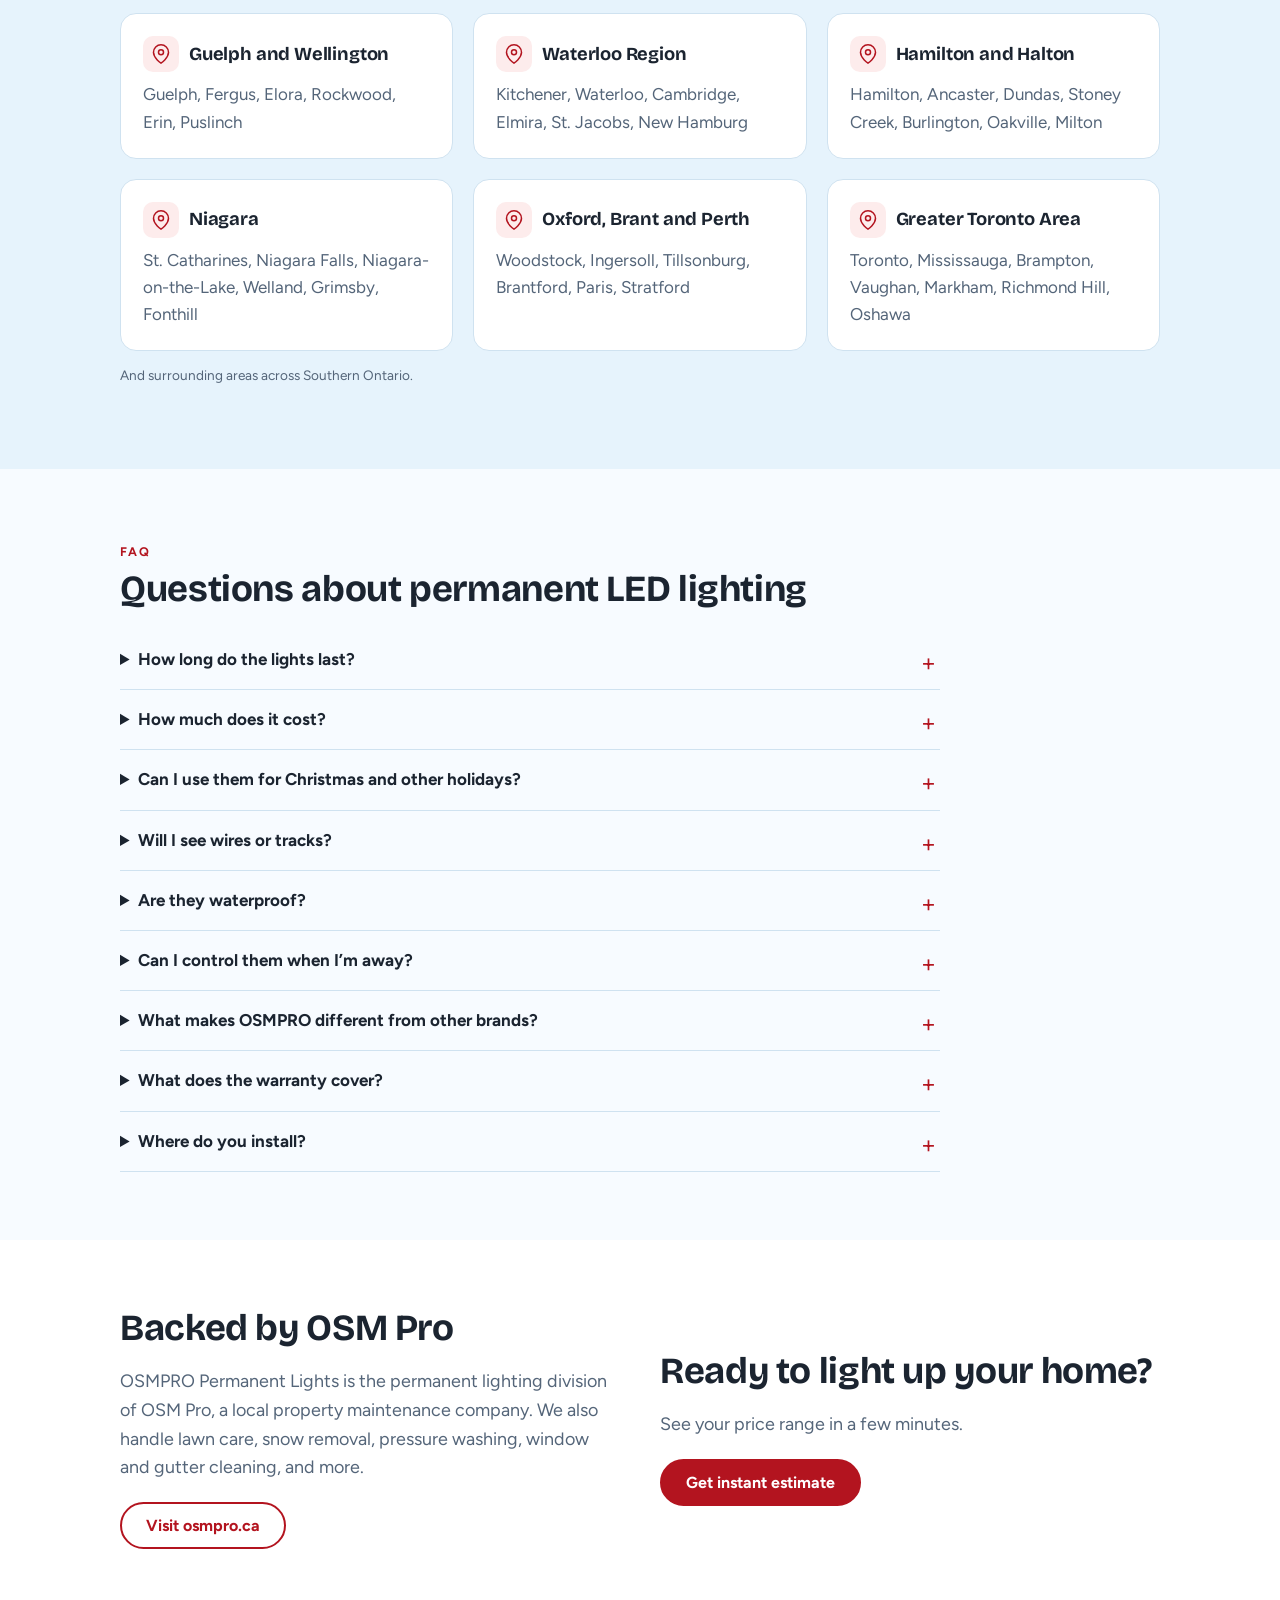
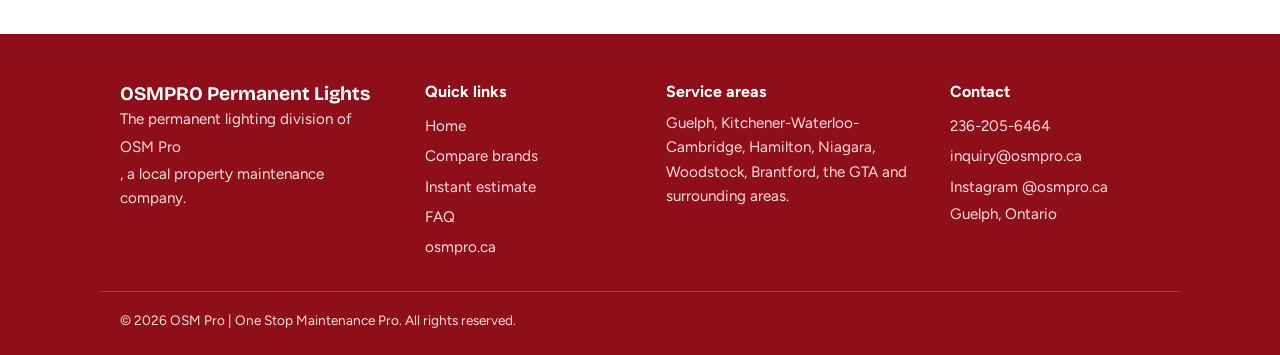
==== commit b66ce078: "Add patterns-in-action video section" ====
--- a/index.html
+++ b/index.html
@@ -13,6 +13,7 @@
 <div class="bn rv"><span class="icn"><svg viewBox="0 0 24 24" width="26" height="26" fill="none" stroke="currentColor" stroke-width="1.8" stroke-linecap="round" stroke-linejoin="round" aria-hidden="true"><polygon points="12 2 2 7 12 12 22 7 12 2"/><polyline points="2 17 12 22 22 17"/><polyline points="2 12 12 17 22 12"/></svg></span><h3>One install. Zero maintenance. No ladders.</h3><p>Skip the weekends hanging lights in November and taking them down in January. Install once and enjoy them every season.</p></div><div class="bn rv hl"><span class="icn"><svg viewBox="0 0 24 24" width="26" height="26" fill="none" stroke="currentColor" stroke-width="1.8" stroke-linecap="round" stroke-linejoin="round" aria-hidden="true"><circle cx="12" cy="12" r="10"/><polyline points="12 6 12 12 16 14"/></svg></span><h3>100,000-hour LED lifespan</h3><p>Most permanent lights in the market are rated for about 50,000 hours. Ours are rated for 100,000: over 11 years of non-stop use, and decades at normal nightly hours.</p></div><div class="bn rv"><span class="icn"><svg viewBox="0 0 24 24" width="26" height="26" fill="none" stroke="currentColor" stroke-width="1.8" stroke-linecap="round" stroke-linejoin="round" aria-hidden="true"><path d="M12 22s8-4 8-10V5l-8-3-8 3v7c0 6 8 10 8 10z"/></svg></span><h3>IP68 waterproof, built for Canadian weather</h3><p>Every light is IP68 waterproof and weatherproof, and UL/cUL listed, so it performs through rain, snow and summer humidity.</p></div><div class="bn rv"><span class="icn"><svg viewBox="0 0 24 24" width="26" height="26" fill="none" stroke="currentColor" stroke-width="1.8" stroke-linecap="round" stroke-linejoin="round" aria-hidden="true"><rect x="5" y="2" width="14" height="20" rx="2"/><line x1="12" y1="18" x2="12.01" y2="18"/></svg></span><h3>App control from anywhere</h3><p>Change colours, set schedules and adjust patterns from your phone, even from the other side of the world.</p></div><div class="bn rv"><span class="icn"><svg viewBox="0 0 24 24" width="26" height="26" fill="none" stroke="currentColor" stroke-width="1.8" stroke-linecap="round" stroke-linejoin="round" aria-hidden="true"><path d="M12 3l1.9 5.1L19 10l-5.1 1.9L12 17l-1.9-5.1L5 10l5.1-1.9z"/><path d="M19 15l.7 1.8L21.5 17.5l-1.8.7L19 20l-.7-1.8-1.8-.7 1.8-.7z"/></svg></span><h3>Any colour. 1,000+ patterns.</h3><p>Warm white every night, red and green for Christmas, orange for Halloween, red and white for Canada Day. Your home is never stuck in one look.</p></div><div class="bn rv"><span class="icn"><svg viewBox="0 0 24 24" width="26" height="26" fill="none" stroke="currentColor" stroke-width="1.8" stroke-linecap="round" stroke-linejoin="round" aria-hidden="true"><circle cx="12" cy="12" r="4"/><path d="M12 2v2M12 20v2M4.9 4.9l1.4 1.4M17.7 17.7l1.4 1.4M2 12h2M20 12h2M4.9 19.1l1.4-1.4M17.7 6.3l1.4-1.4"/></svg></span><h3>6 diodes for brighter, richer colour</h3><p>3 RGB and 3 true white diodes in every light, where most use only 3, for more brightness and a genuinely clean white.</p></div></div></div></section>
 <section class="statband"><div class="wrap"><div class="two"><div class="rv"><h2>Built to last twice as long</h2><p class="lead">100,000 hours against the 50,000 typical of other permanent lights. Longer life means fewer worries and more years of glow from a single install.</p></div><div class="lifebar rv" role="img" aria-label="OSMPRO is rated for 100,000 hours; typical lights about 50,000 hours"><div><span>OSMPRO</span><i style="width:100%"></i><b>100,000 hrs</b></div><div class="o"><span>Typical</span><i style="width:50%"></i><b>50,000 hrs</b></div></div></div></div></section>
 <section class="sky" id="scenes"><div class="wrap"><h2>Try a lighting scene</h2><p class="lead">Tap a scene to see how your roofline could look.</p><div class="night" style="margin-top:20px"><svg id="roof" class="roof" viewBox="0 0 1000 150" role="img" aria-label="Roofline with permanent lights. Choose a scene below to change the colours."><polygon points="40,125 500,25 960,125 960,150 40,150" fill="#0e1014"/></svg><div class="scenes" role="group" aria-label="Try a lighting scene"></div></div></div></section>
+<section class="alt" id="patterns"><div class="wrap"><span class="eyebrow">In motion</span><h2>See your patterns in action</h2><p class="lead">Six of the 1,000+ patterns, filmed at night on a home we lit. Tap a video to pause or play.</p><div class="pgrid"><figure class="pv rv"><video muted loop playsinline preload="none" poster="images/pattern-1.jpg" aria-label="Warm white pattern on a home at night"><source src="images/pattern-1.mp4" type="video/mp4"></video><figcaption>Warm white</figcaption></figure><figure class="pv rv"><video muted loop playsinline preload="none" poster="images/pattern-2.jpg" aria-label="Soft white pattern on a home at night"><source src="images/pattern-2.mp4" type="video/mp4"></video><figcaption>Soft white</figcaption></figure><figure class="pv rv"><video muted loop playsinline preload="none" poster="images/pattern-3.jpg" aria-label="Teal and blue pattern on a home at night"><source src="images/pattern-3.mp4" type="video/mp4"></video><figcaption>Teal and blue</figcaption></figure><figure class="pv rv"><video muted loop playsinline preload="none" poster="images/pattern-4.jpg" aria-label="Red and blue pattern on a home at night"><source src="images/pattern-4.mp4" type="video/mp4"></video><figcaption>Red and blue</figcaption></figure><figure class="pv rv"><video muted loop playsinline preload="none" poster="images/pattern-5.jpg" aria-label="Cool blue and white pattern on a home at night"><source src="images/pattern-5.mp4" type="video/mp4"></video><figcaption>Cool blue and white</figcaption></figure><figure class="pv rv"><video muted loop playsinline preload="none" poster="images/pattern-6.jpg" aria-label="Multicolour pattern on a home at night"><source src="images/pattern-6.mp4" type="video/mp4"></video><figcaption>Multicolour</figcaption></figure></div></div></section>
 <section id="products"><div class="wrap"><span class="eyebrow">The hardware</span><h2>The system we install</h2><p class="lead">Every part is chosen for brightness, longevity and a clean finish.</p><div class="rows">
 <div class="row2 rv"><figure class="ph" data-label="OSMPRO 6-diode light up close"><img src="images/product-lights.jpg" alt="OSMPRO 6-diode light up close" loading="lazy" onerror="this.style.display='none'"></figure><div><span class="tag">01</span><h3>6 diodes per light</h3><p>3 RGB and 3 true white diodes give you more brightness, richer colour and a genuinely clean white. UL/cUL listed and IP68 waterproof.</p></div></div><div class="row2 rv"><figure class="ph" data-label="Custom-fit track colour-matched to the soffit"><img src="images/product-track.jpg" alt="Custom-fit track colour-matched to the soffit" loading="lazy" onerror="this.style.display='none'"></figure><div><span class="tag">02</span><h3>Custom-fit tracks</h3><p>Every track is made to fit and colour-matched to your soffit. No tape, no bulky clips.</p></div></div><div class="row2 rv"><figure class="ph" data-label="Permanent lights set neatly into a home’s soffit"><img src="images/soffit-closeup.jpg" alt="Permanent lights set neatly into a home’s soffit" loading="lazy" onerror="this.style.display='none'"></figure><div><span class="tag">03</span><h3>A clean, finished look</h3><p>Just a neat line of light along your roofline, with no visible wires, rated for 100,000 hours.</p></div></div><div class="row2 rv"><figure class="ph" data-label="Our team installing the OSMPRO control box on a home"><img src="images/install-controller.jpg" alt="Our team installing the OSMPRO control box on a home" loading="lazy" onerror="this.style.display='none'"></figure><div><span class="tag">04</span><h3>Control box and app</h3><p>A dedicated weatherproof control box, installed by our team. Pick any colour, choose from 1,000+ patterns and set schedules. Away on vacation? Change your lights remotely over WiFi.</p></div></div></div></div></section>
 <section class="alt" id="diodes"><div class="wrap"><h2>Why 6 diodes beat 3</h2><p class="lead">Most permanent lights use 3 diodes per light. Ours use 6, and you can see the difference.</p>
--- a/style.css
+++ b/style.css
@@ -128,3 +128,9 @@
 @media(prefers-reduced-motion:reduce){.js .rv{opacity:1;transform:none}.js .lifebar:not(.in) i{transform:none}}
 .looks{display:grid;grid-template-columns:repeat(auto-fit,minmax(260px,1fr));gap:18px;margin-top:20px}.looks figure{margin:0}.looks .ph{aspect-ratio:16/10;background:#0b0f2a;transition:transform .4s}.looks figure:hover .ph{transform:scale(1.02)}.looks figcaption{font-weight:600;color:var(--ink);padding-top:10px}
 .banner{margin:30px 0 0;border-radius:16px;overflow:hidden;line-height:0}.banner img{width:100%;max-height:300px;object-fit:cover;display:block}
+.pgrid{display:grid;grid-template-columns:repeat(auto-fit,minmax(150px,1fr));gap:16px;margin-top:28px}
+.pv{margin:0;background:#fff;border:1px solid var(--line);border-radius:14px;overflow:hidden;transition:transform .3s,box-shadow .3s}
+.pv:hover{transform:translateY(-4px);box-shadow:0 14px 30px rgba(27,36,48,.14)}
+.pv video{display:block;width:100%;aspect-ratio:9/16;object-fit:cover;background:#000;cursor:pointer}
+.pv figcaption{padding:10px 12px;font-weight:600;font-size:.92rem;text-align:center;color:var(--ink)}
+@media(max-width:520px){.pgrid{grid-template-columns:repeat(2,1fr)}}
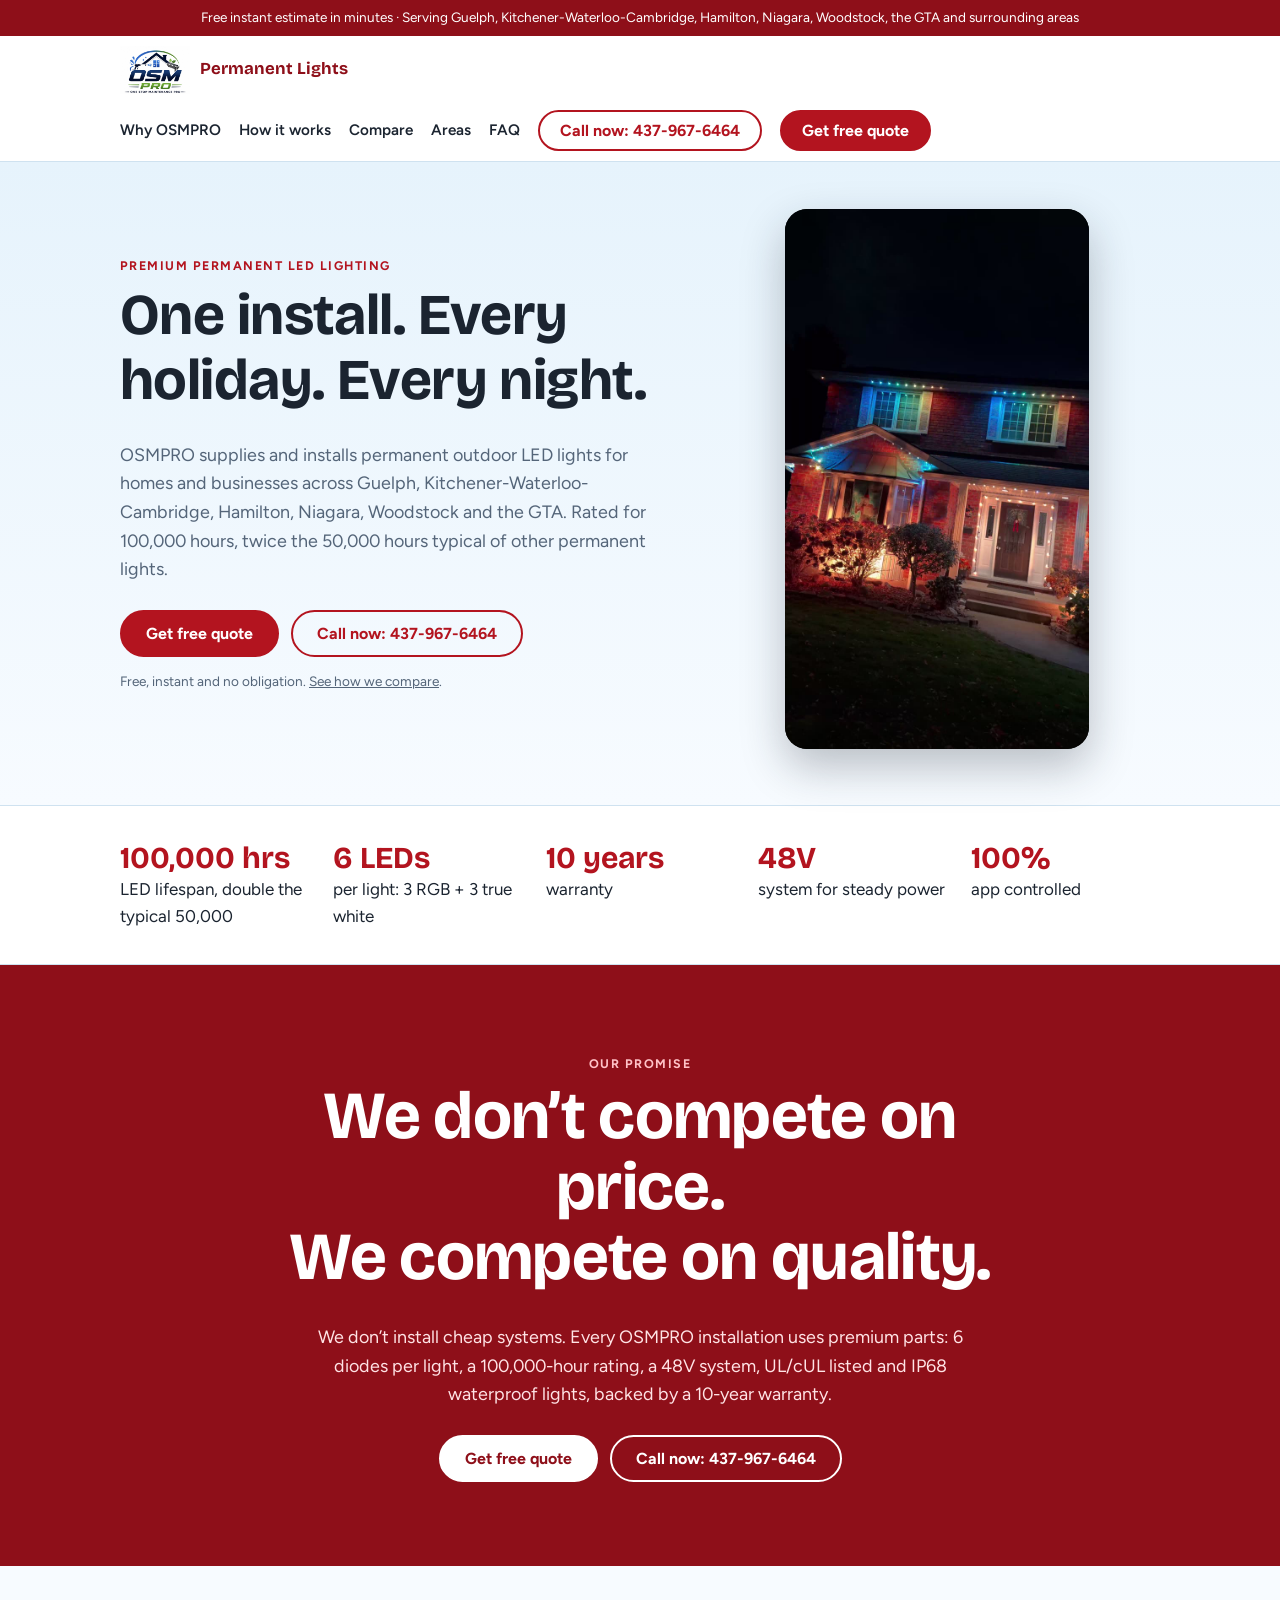
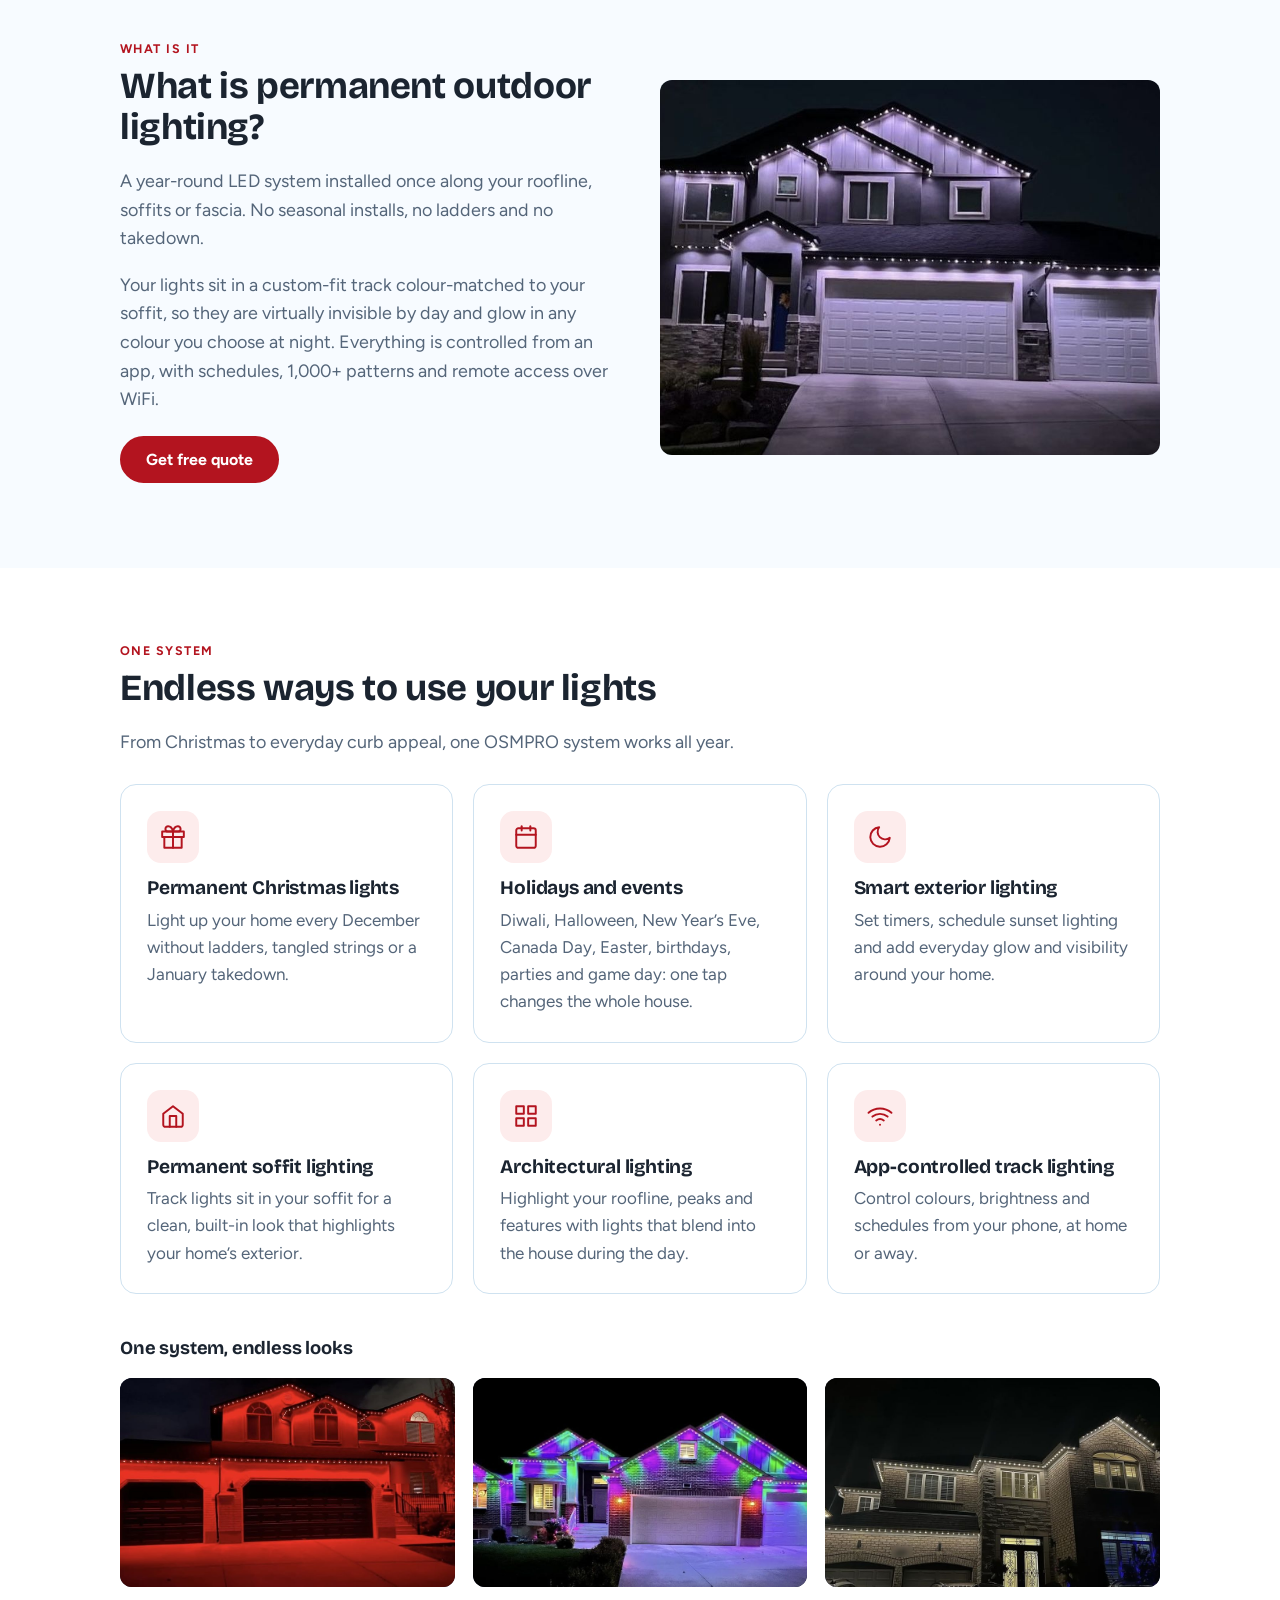
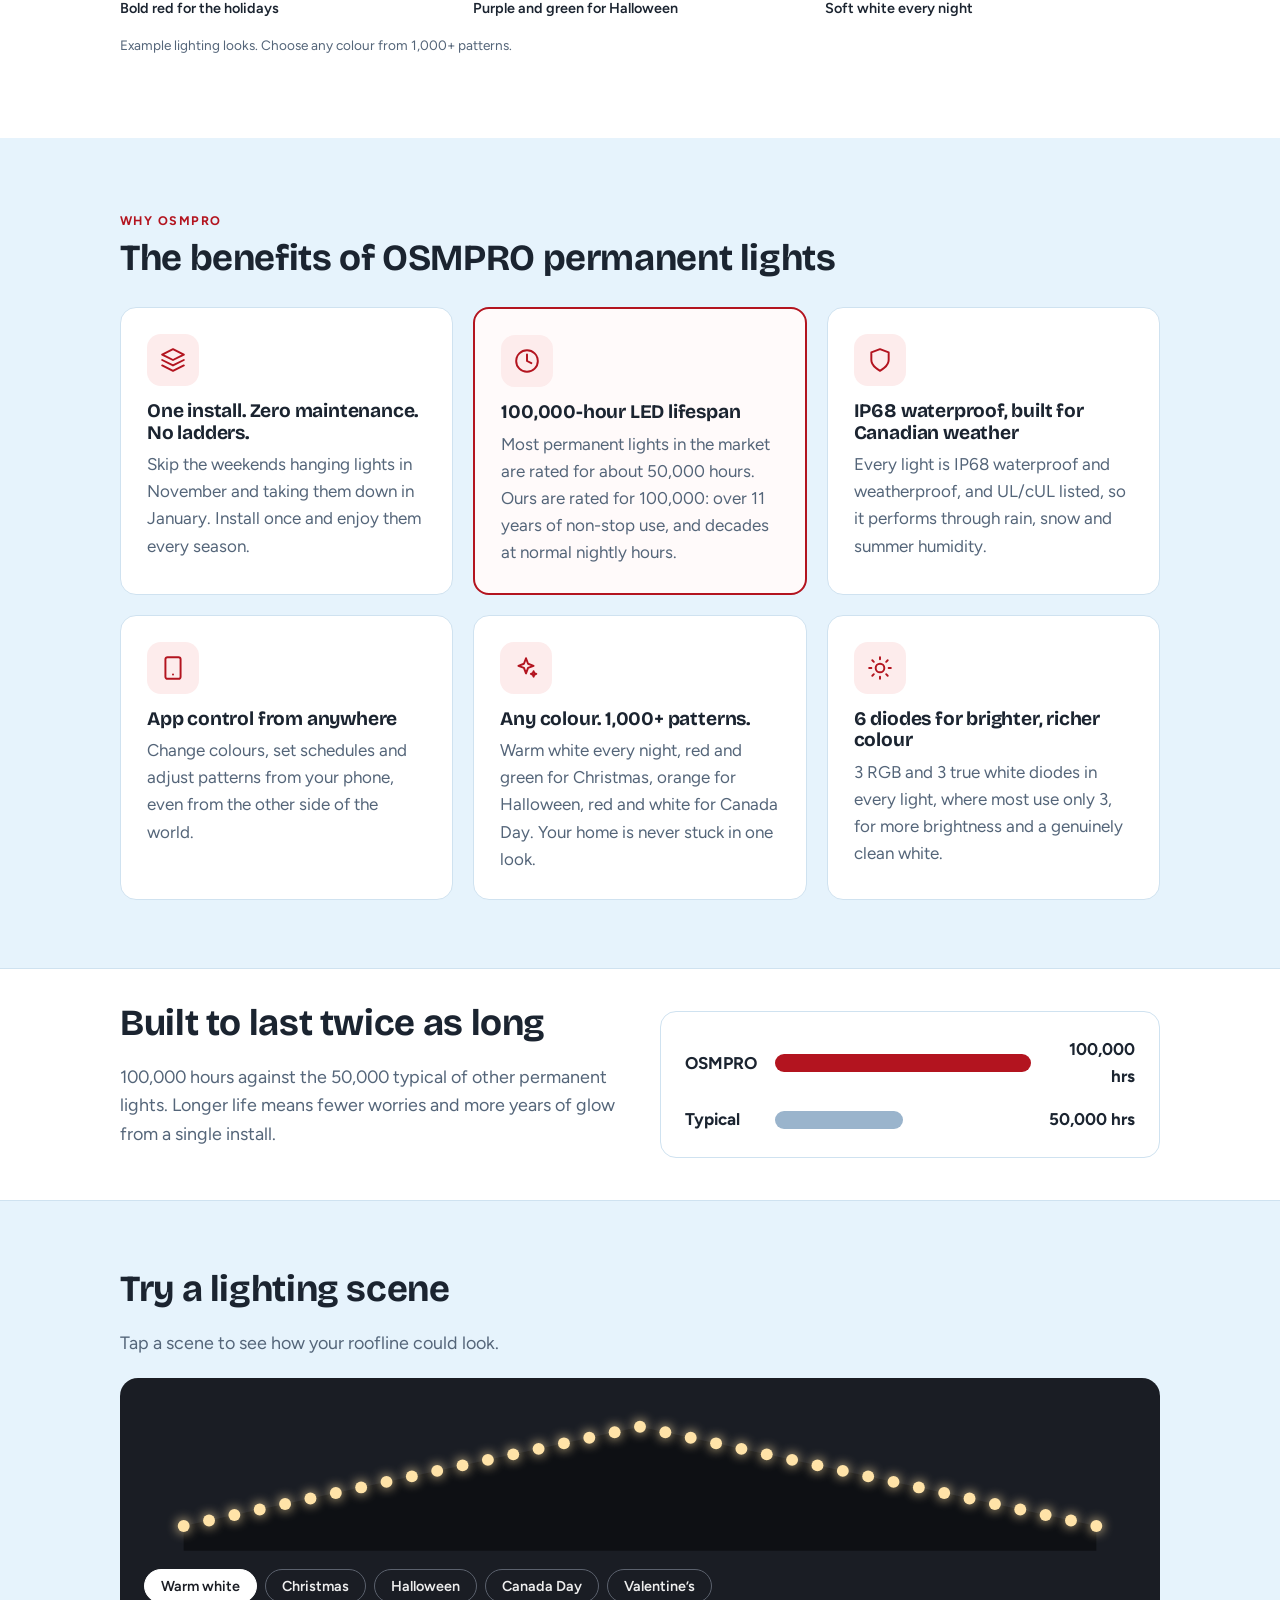
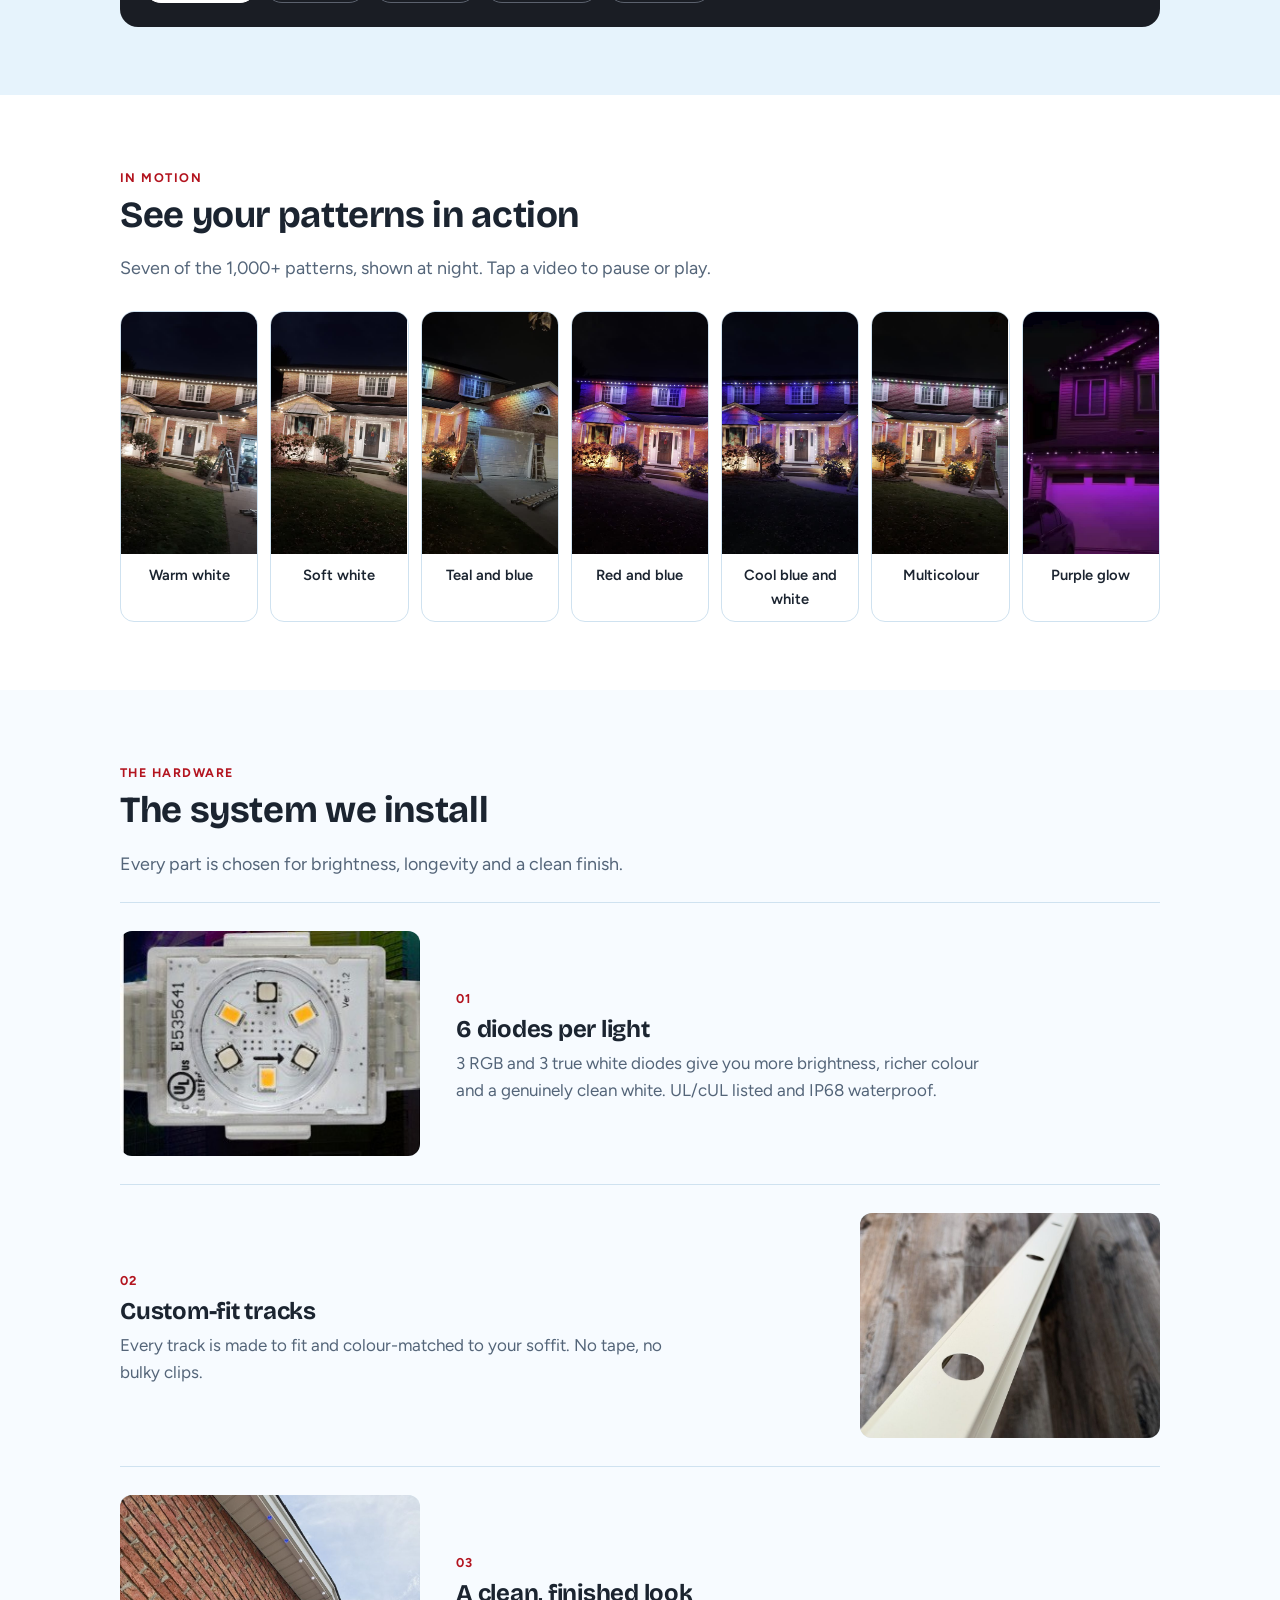
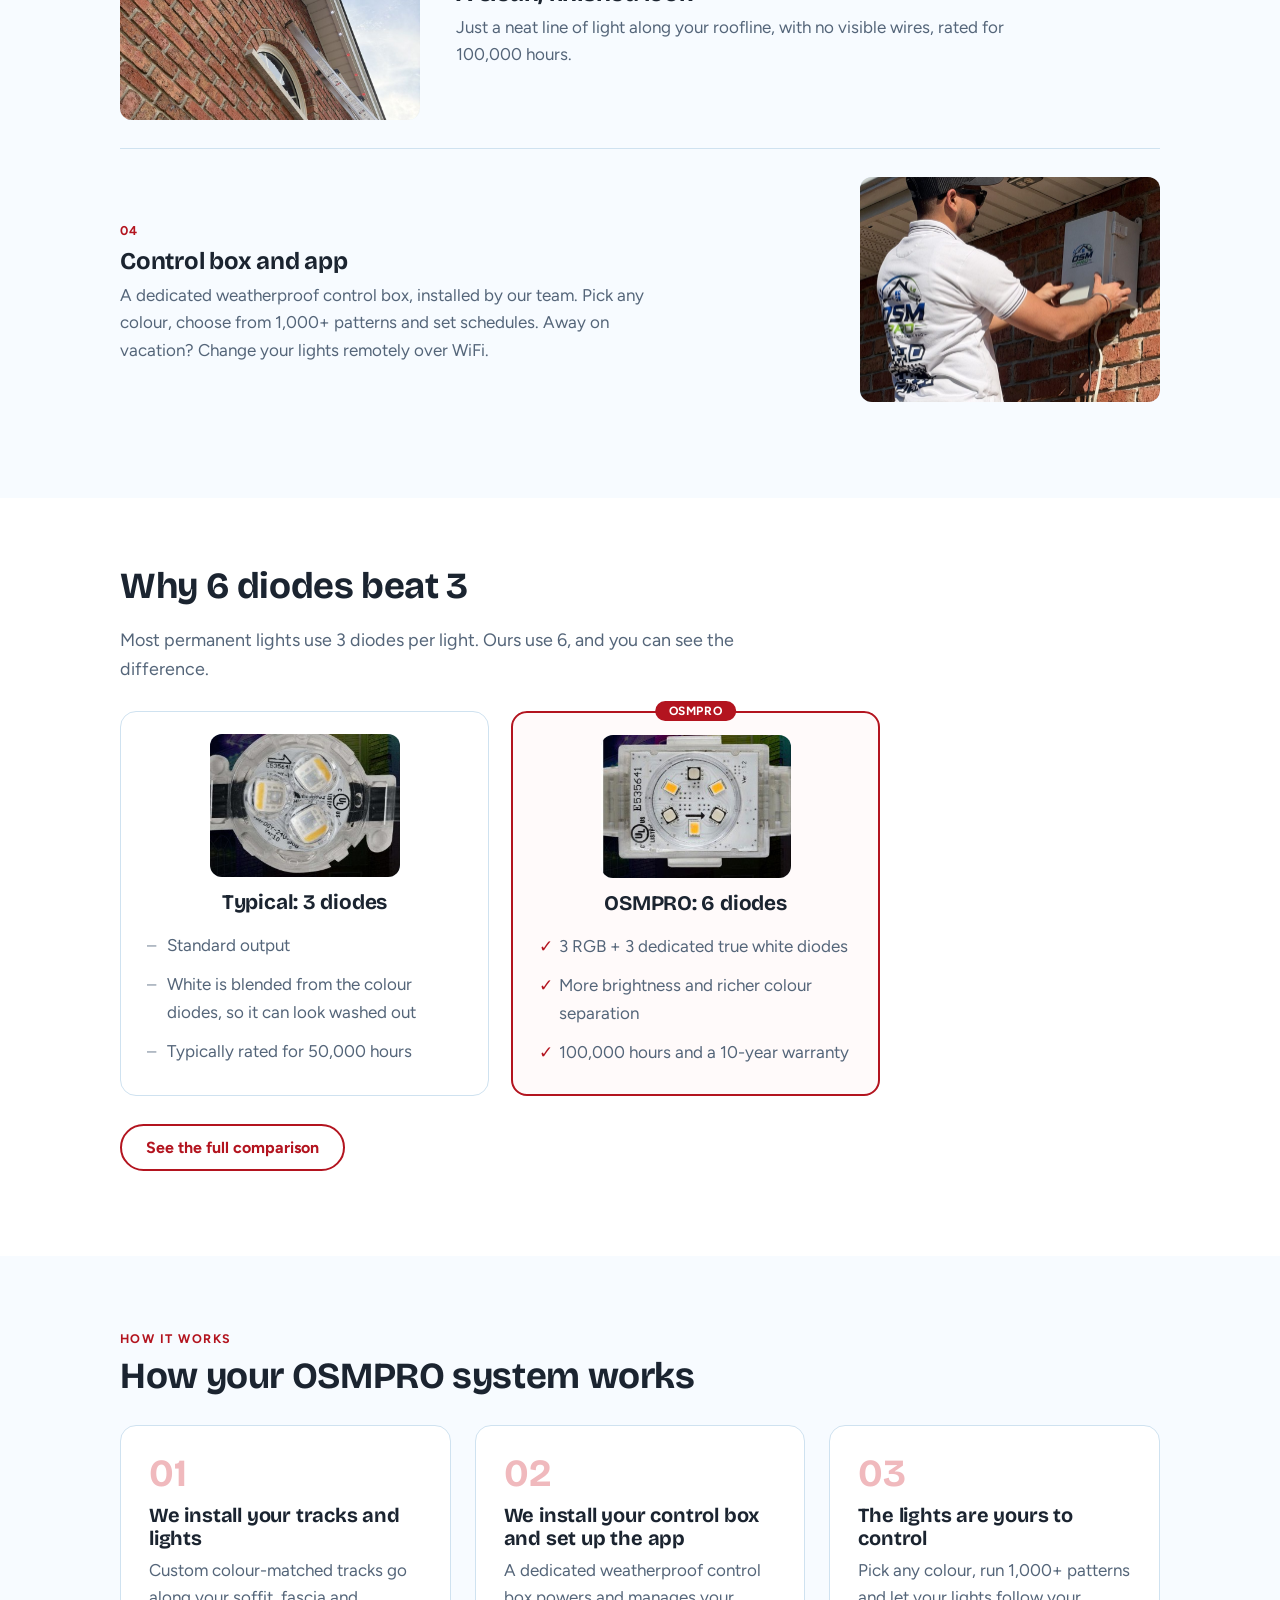
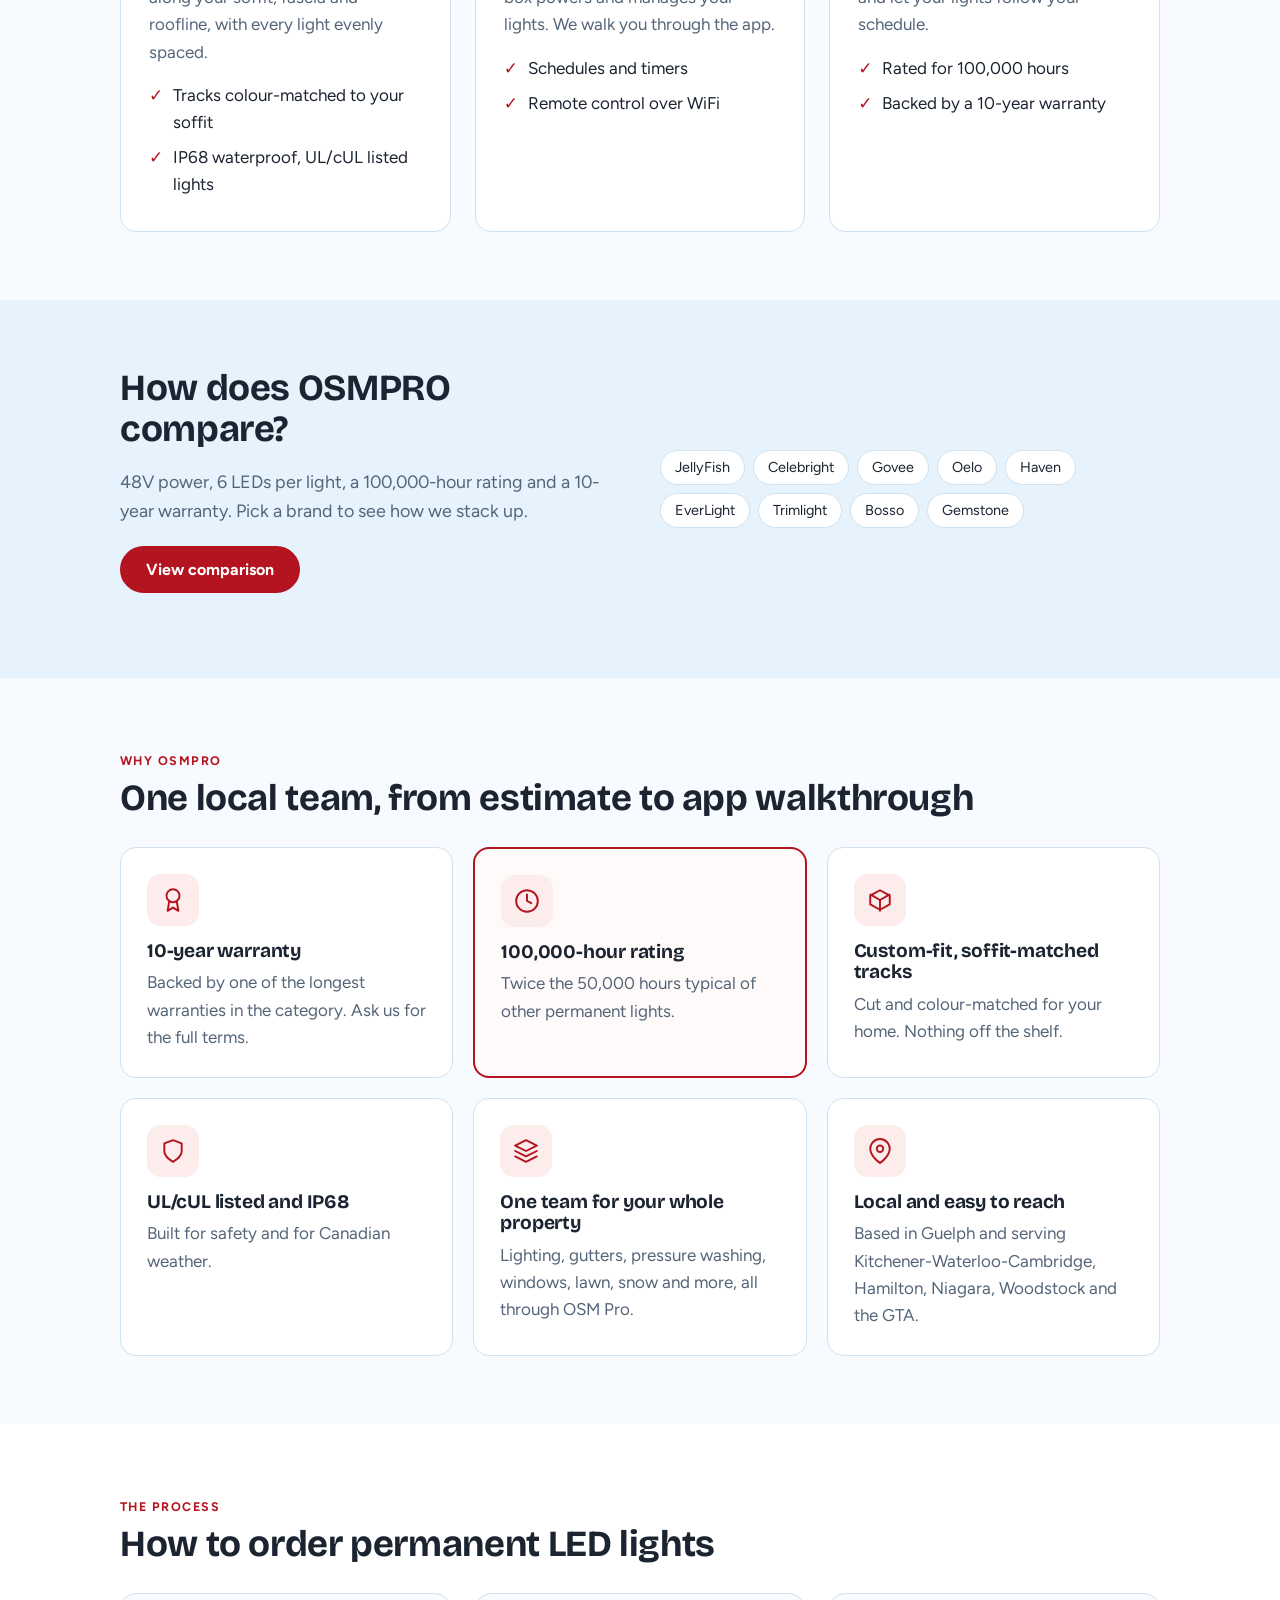
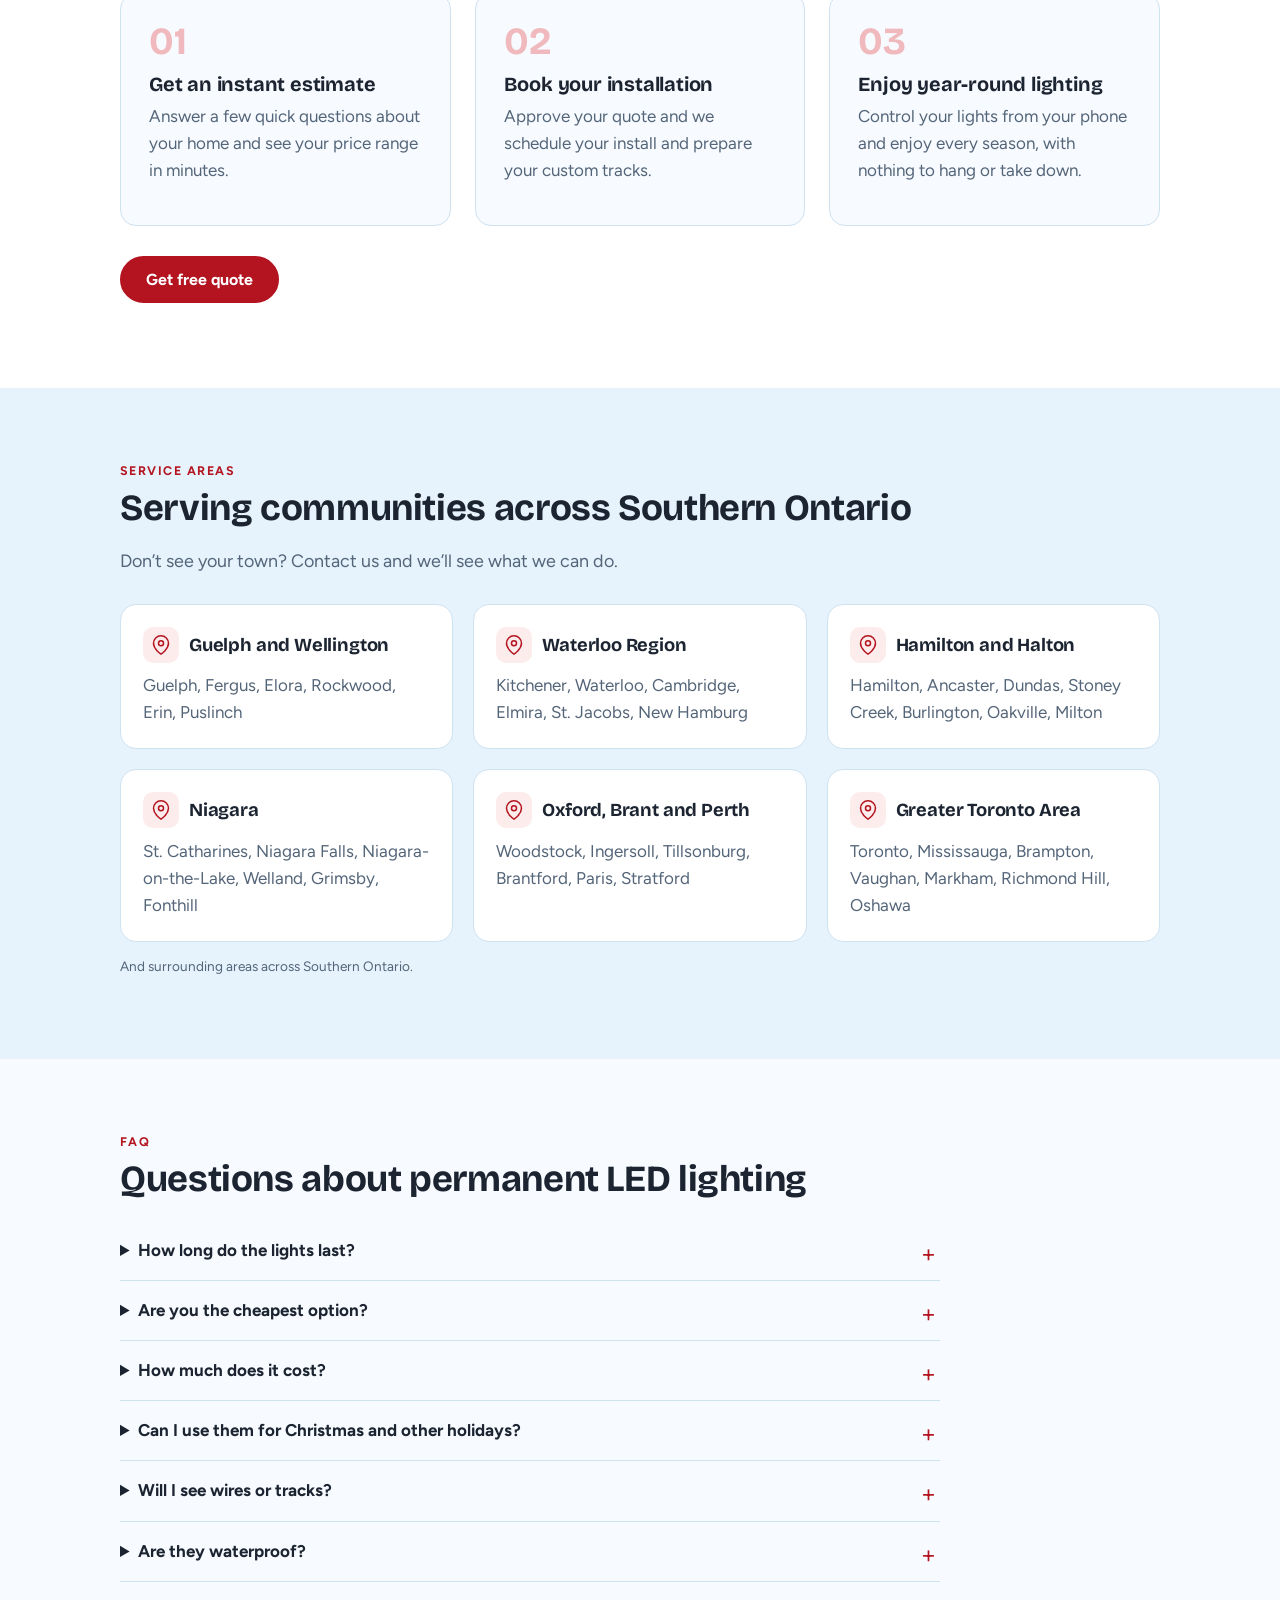
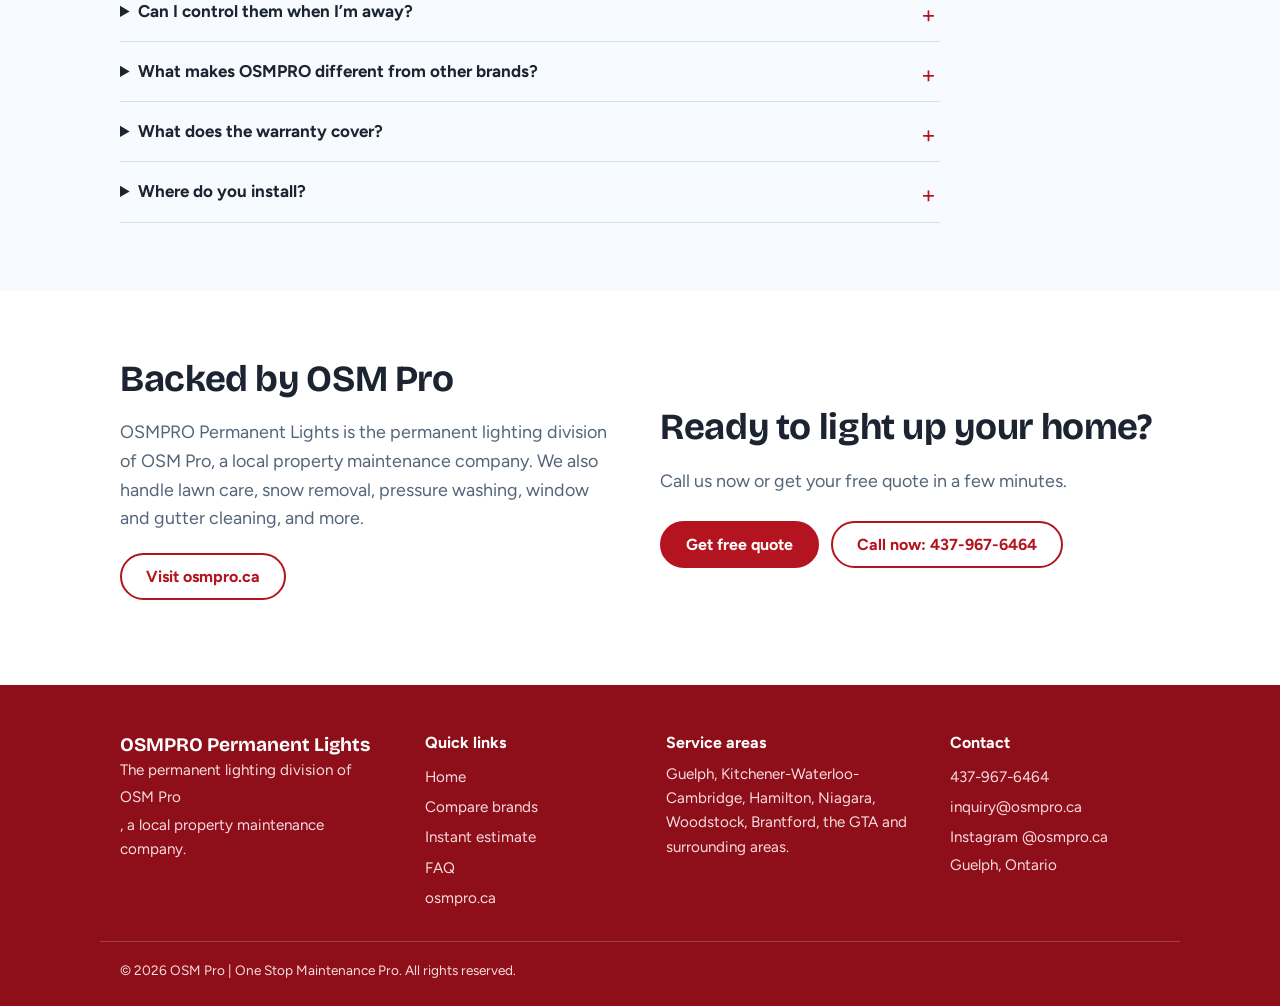
==== commit 0fa11167: "New phone number, call now and free quote buttons, quality promise, 7th pattern video" ====
--- a/index.html
+++ b/index.html
@@ -1,11 +1,12 @@
 <!doctype html><html lang="en"><head><meta charset="utf-8"><meta name="viewport" content="width=device-width,initial-scale=1"><title>OSMPRO Permanent Lights | Permanent LED Lighting in Guelph, Kitchener, Hamilton, Niagara & the GTA</title><meta name="description" content="Permanent LED lights for homes and businesses across Guelph, Kitchener-Waterloo-Cambridge, Hamilton, Niagara, Woodstock and the GTA. 6 LEDs per light, 100,000-hour rating, 10-year warranty, app control."><meta property="og:title" content="OSMPRO Permanent Lights | Permanent LED Lighting in Guelph, Kitchener, Hamilton, Niagara & the GTA"><meta property="og:description" content="Permanent LED lights for homes and businesses across Guelph, Kitchener-Waterloo-Cambridge, Hamilton, Niagara, Woodstock and the GTA. 6 LEDs per light, 100,000-hour rating, 10-year warranty, app control."><meta property="og:image" content="images/hero-poster.jpg"><meta name="theme-color" content="#8e0f19"><script>document.documentElement.className+=' js'</script><link rel="preconnect" href="https://fonts.googleapis.com"><link rel="preconnect" href="https://fonts.gstatic.com" crossorigin><link href="https://fonts.googleapis.com/css2?family=Bricolage+Grotesque:wght@600;700&family=Figtree:wght@400;600;700&display=swap" rel="stylesheet"><link rel="icon" href="images/logo.png"><link rel="stylesheet" href="style.css"></head><body>
 <div class="topbar">Free instant estimate in minutes · Serving Guelph, Kitchener-Waterloo-Cambridge, Hamilton, Niagara, Woodstock, the GTA and surrounding areas</div>
-<header id="hdr"><div class="wrap"><a class="logo" href="index.html"><img src="images/logo.png" alt="OSM Pro One Stop Maintenance Pro"><span>Permanent Lights</span></a><button class="navtoggle" aria-expanded="false" aria-controls="nav">Menu</button><nav id="nav"><a href="index.html#benefits">Why OSMPRO</a><a href="index.html#how">How it works</a><a href="compare.html">Compare</a><a href="index.html#areas">Areas</a><a href="index.html#faq">FAQ</a><a href="tel:+12362056464">236-205-6464</a><a class="btn" href="quote.html">Get instant estimate</a></nav></div></header>
+<header id="hdr"><div class="wrap"><a class="logo" href="index.html"><img src="images/logo.png" alt="OSM Pro One Stop Maintenance Pro"><span>Permanent Lights</span></a><button class="navtoggle" aria-expanded="false" aria-controls="nav">Menu</button><nav id="nav"><a href="index.html#benefits">Why OSMPRO</a><a href="index.html#how">How it works</a><a href="compare.html">Compare</a><a href="index.html#areas">Areas</a><a href="index.html#faq">FAQ</a><a class="btn ghost callbtn" href="tel:+14379676464">Call now: 437-967-6464</a><a class="btn" href="quote.html">Get free quote</a></nav></div></header>
 <main>
-<section class="hero"><div class="wrap"><div><span class="eyebrow">Permanent LED lighting</span><h1>One install. Every holiday. Every night.</h1><p class="lead">OSMPRO supplies and installs permanent outdoor LED lights for homes and businesses across Guelph, Kitchener-Waterloo-Cambridge, Hamilton, Niagara, Woodstock and the GTA. Rated for 100,000 hours, twice the 50,000 hours typical of other permanent lights.</p><div class="cta-row"><a class="btn" href="quote.html">Get instant estimate</a><a class="btn ghost" href="compare.html">See how we compare</a></div><p class="fine">Free, instant and no obligation.</p></div>
+<section class="hero"><div class="wrap"><div><span class="eyebrow">Premium permanent LED lighting</span><h1>One install. Every holiday. Every night.</h1><p class="lead">OSMPRO supplies and installs permanent outdoor LED lights for homes and businesses across Guelph, Kitchener-Waterloo-Cambridge, Hamilton, Niagara, Woodstock and the GTA. Rated for 100,000 hours, twice the 50,000 hours typical of other permanent lights.</p><div class="cta-row"><a class="btn" href="quote.html">Get free quote</a><a class="btn ghost" href="tel:+14379676464">Call now: 437-967-6464</a></div><p class="fine">Free, instant and no obligation. <a href="compare.html" style="text-decoration:underline">See how we compare</a>.</p></div>
 <figure class="vframe"><video autoplay muted loop playsinline preload="auto" poster="images/hero-poster.jpg" aria-label="A home lit with OSMPRO permanent lights at night"><source src="images/hero-bg.mp4" type="video/mp4"></video></figure></div></section>
 <section class="statband"><div class="wrap stats"><div><b>100,000 hrs</b>LED lifespan, double the typical 50,000</div><div><b>6 LEDs</b>per light: 3 RGB + 3 true white</div><div><b>10 years</b>warranty</div><div><b>48V</b>system for steady power</div><div><b>100%</b>app controlled</div></div></section>
-<section><div class="wrap two"><div class="rv"><span class="eyebrow">What is it</span><h2>What is permanent outdoor lighting?</h2><p class="lead">A year-round LED system installed once along your roofline, soffits or fascia. No seasonal installs, no ladders and no takedown.</p><p class="lead" style="margin-top:14px">Your lights sit in a custom-fit track colour-matched to your soffit, so they are virtually invisible by day and glow in any colour you choose at night. Everything is controlled from an app, with schedules, 1,000+ patterns and remote access over WiFi.</p><p style="margin-top:22px"><a class="btn" href="quote.html">Get instant estimate</a></p></div><div class="rv"><figure class="ph" data-label="A home with permanent white LED lights along the roofline at night"><img src="images/look-grey-white.jpg" alt="A home with permanent white LED lights along the roofline at night" loading="lazy" onerror="this.style.display='none'"></figure></div></div></section>
+<section class="statement"><div class="wrap"><span class="eyebrow">Our promise</span><h2>We don’t compete on price.<br>We compete on quality.</h2><p>We don’t install cheap systems. Every OSMPRO installation uses premium parts: 6 diodes per light, a 100,000-hour rating, a 48V system, UL/cUL listed and IP68 waterproof lights, backed by a 10-year warranty.</p><div class="cta-row" style="justify-content:center"><a class="btn" href="quote.html">Get free quote</a><a class="btn ghost" href="tel:+14379676464">Call now: 437-967-6464</a></div></div></section>
+<section><div class="wrap two"><div class="rv"><span class="eyebrow">What is it</span><h2>What is permanent outdoor lighting?</h2><p class="lead">A year-round LED system installed once along your roofline, soffits or fascia. No seasonal installs, no ladders and no takedown.</p><p class="lead" style="margin-top:14px">Your lights sit in a custom-fit track colour-matched to your soffit, so they are virtually invisible by day and glow in any colour you choose at night. Everything is controlled from an app, with schedules, 1,000+ patterns and remote access over WiFi.</p><p style="margin-top:22px"><a class="btn" href="quote.html">Get free quote</a></p></div><div class="rv"><figure class="ph" data-label="A home with permanent white LED lights along the roofline at night"><img src="images/look-grey-white.jpg" alt="A home with permanent white LED lights along the roofline at night" loading="lazy" onerror="this.style.display='none'"></figure></div></div></section>
 <section class="alt"><div class="wrap"><span class="eyebrow">One system</span><h2>Endless ways to use your lights</h2><p class="lead">From Christmas to everyday curb appeal, one OSMPRO system works all year.</p><div class="bgrid">
 <div class="bn rv"><span class="icn"><svg viewBox="0 0 24 24" width="26" height="26" fill="none" stroke="currentColor" stroke-width="1.8" stroke-linecap="round" stroke-linejoin="round" aria-hidden="true"><polyline points="20 12 20 22 4 22 4 12"/><rect x="2" y="7" width="20" height="5"/><line x1="12" y1="22" x2="12" y2="7"/><path d="M12 7H7.5a2.5 2.5 0 010-5C11 2 12 7 12 7z"/><path d="M12 7h4.5a2.5 2.5 0 000-5C13 2 12 7 12 7z"/></svg></span><h3>Permanent Christmas lights</h3><p>Light up your home every December without ladders, tangled strings or a January takedown.</p></div><div class="bn rv"><span class="icn"><svg viewBox="0 0 24 24" width="26" height="26" fill="none" stroke="currentColor" stroke-width="1.8" stroke-linecap="round" stroke-linejoin="round" aria-hidden="true"><rect x="3" y="4" width="18" height="18" rx="2"/><line x1="16" y1="2" x2="16" y2="6"/><line x1="8" y1="2" x2="8" y2="6"/><line x1="3" y1="10" x2="21" y2="10"/></svg></span><h3>Holidays and events</h3><p>Diwali, Halloween, New Year’s Eve, Canada Day, Easter, birthdays, parties and game day: one tap changes the whole house.</p></div><div class="bn rv"><span class="icn"><svg viewBox="0 0 24 24" width="26" height="26" fill="none" stroke="currentColor" stroke-width="1.8" stroke-linecap="round" stroke-linejoin="round" aria-hidden="true"><path d="M21 12.8A9 9 0 1111.2 3a7 7 0 009.8 9.8z"/></svg></span><h3>Smart exterior lighting</h3><p>Set timers, schedule sunset lighting and add everyday glow and visibility around your home.</p></div><div class="bn rv"><span class="icn"><svg viewBox="0 0 24 24" width="26" height="26" fill="none" stroke="currentColor" stroke-width="1.8" stroke-linecap="round" stroke-linejoin="round" aria-hidden="true"><path d="M3 10l9-7 9 7v10a2 2 0 01-2 2H5a2 2 0 01-2-2z"/><polyline points="9 22 9 12 15 12 15 22"/></svg></span><h3>Permanent soffit lighting</h3><p>Track lights sit in your soffit for a clean, built-in look that highlights your home’s exterior.</p></div><div class="bn rv"><span class="icn"><svg viewBox="0 0 24 24" width="26" height="26" fill="none" stroke="currentColor" stroke-width="1.8" stroke-linecap="round" stroke-linejoin="round" aria-hidden="true"><rect x="3" y="3" width="7" height="7"/><rect x="14" y="3" width="7" height="7"/><rect x="14" y="14" width="7" height="7"/><rect x="3" y="14" width="7" height="7"/></svg></span><h3>Architectural lighting</h3><p>Highlight your roofline, peaks and features with lights that blend into the house during the day.</p></div><div class="bn rv"><span class="icn"><svg viewBox="0 0 24 24" width="26" height="26" fill="none" stroke="currentColor" stroke-width="1.8" stroke-linecap="round" stroke-linejoin="round" aria-hidden="true"><path d="M5 12.55a11 11 0 0114 0M1.42 9a16 16 0 0121.16 0M8.53 16.11a6 6 0 016.95 0"/><line x1="12" y1="20" x2="12.01" y2="20"/></svg></span><h3>App-controlled track lighting</h3><p>Control colours, brightness and schedules from your phone, at home or away.</p></div></div>
 <h3 style="margin-top:44px">One system, endless looks</h3><div class="looks"><figure class="rv"><div class="ph"><img src="images/look-red.jpg" alt="A home with red permanent LED lights along the roofline at night" loading="lazy"></div><figcaption>Bold red for the holidays</figcaption></figure><figure class="rv"><div class="ph"><img src="images/look-purple-green.jpg" alt="A home with purple and green permanent LED lights at night" loading="lazy"></div><figcaption>Purple and green for Halloween</figcaption></figure><figure class="rv"><div class="ph"><img src="images/look-warm-stone.jpg" alt="A stone home with warm white permanent LED lights at night" loading="lazy"></div><figcaption>Soft white every night</figcaption></figure></div><p class="fine">Example lighting looks. Choose any colour from 1,000+ patterns.</p></div></section>
@@ -13,7 +14,7 @@
 <div class="bn rv"><span class="icn"><svg viewBox="0 0 24 24" width="26" height="26" fill="none" stroke="currentColor" stroke-width="1.8" stroke-linecap="round" stroke-linejoin="round" aria-hidden="true"><polygon points="12 2 2 7 12 12 22 7 12 2"/><polyline points="2 17 12 22 22 17"/><polyline points="2 12 12 17 22 12"/></svg></span><h3>One install. Zero maintenance. No ladders.</h3><p>Skip the weekends hanging lights in November and taking them down in January. Install once and enjoy them every season.</p></div><div class="bn rv hl"><span class="icn"><svg viewBox="0 0 24 24" width="26" height="26" fill="none" stroke="currentColor" stroke-width="1.8" stroke-linecap="round" stroke-linejoin="round" aria-hidden="true"><circle cx="12" cy="12" r="10"/><polyline points="12 6 12 12 16 14"/></svg></span><h3>100,000-hour LED lifespan</h3><p>Most permanent lights in the market are rated for about 50,000 hours. Ours are rated for 100,000: over 11 years of non-stop use, and decades at normal nightly hours.</p></div><div class="bn rv"><span class="icn"><svg viewBox="0 0 24 24" width="26" height="26" fill="none" stroke="currentColor" stroke-width="1.8" stroke-linecap="round" stroke-linejoin="round" aria-hidden="true"><path d="M12 22s8-4 8-10V5l-8-3-8 3v7c0 6 8 10 8 10z"/></svg></span><h3>IP68 waterproof, built for Canadian weather</h3><p>Every light is IP68 waterproof and weatherproof, and UL/cUL listed, so it performs through rain, snow and summer humidity.</p></div><div class="bn rv"><span class="icn"><svg viewBox="0 0 24 24" width="26" height="26" fill="none" stroke="currentColor" stroke-width="1.8" stroke-linecap="round" stroke-linejoin="round" aria-hidden="true"><rect x="5" y="2" width="14" height="20" rx="2"/><line x1="12" y1="18" x2="12.01" y2="18"/></svg></span><h3>App control from anywhere</h3><p>Change colours, set schedules and adjust patterns from your phone, even from the other side of the world.</p></div><div class="bn rv"><span class="icn"><svg viewBox="0 0 24 24" width="26" height="26" fill="none" stroke="currentColor" stroke-width="1.8" stroke-linecap="round" stroke-linejoin="round" aria-hidden="true"><path d="M12 3l1.9 5.1L19 10l-5.1 1.9L12 17l-1.9-5.1L5 10l5.1-1.9z"/><path d="M19 15l.7 1.8L21.5 17.5l-1.8.7L19 20l-.7-1.8-1.8-.7 1.8-.7z"/></svg></span><h3>Any colour. 1,000+ patterns.</h3><p>Warm white every night, red and green for Christmas, orange for Halloween, red and white for Canada Day. Your home is never stuck in one look.</p></div><div class="bn rv"><span class="icn"><svg viewBox="0 0 24 24" width="26" height="26" fill="none" stroke="currentColor" stroke-width="1.8" stroke-linecap="round" stroke-linejoin="round" aria-hidden="true"><circle cx="12" cy="12" r="4"/><path d="M12 2v2M12 20v2M4.9 4.9l1.4 1.4M17.7 17.7l1.4 1.4M2 12h2M20 12h2M4.9 19.1l1.4-1.4M17.7 6.3l1.4-1.4"/></svg></span><h3>6 diodes for brighter, richer colour</h3><p>3 RGB and 3 true white diodes in every light, where most use only 3, for more brightness and a genuinely clean white.</p></div></div></div></section>
 <section class="statband"><div class="wrap"><div class="two"><div class="rv"><h2>Built to last twice as long</h2><p class="lead">100,000 hours against the 50,000 typical of other permanent lights. Longer life means fewer worries and more years of glow from a single install.</p></div><div class="lifebar rv" role="img" aria-label="OSMPRO is rated for 100,000 hours; typical lights about 50,000 hours"><div><span>OSMPRO</span><i style="width:100%"></i><b>100,000 hrs</b></div><div class="o"><span>Typical</span><i style="width:50%"></i><b>50,000 hrs</b></div></div></div></div></section>
 <section class="sky" id="scenes"><div class="wrap"><h2>Try a lighting scene</h2><p class="lead">Tap a scene to see how your roofline could look.</p><div class="night" style="margin-top:20px"><svg id="roof" class="roof" viewBox="0 0 1000 150" role="img" aria-label="Roofline with permanent lights. Choose a scene below to change the colours."><polygon points="40,125 500,25 960,125 960,150 40,150" fill="#0e1014"/></svg><div class="scenes" role="group" aria-label="Try a lighting scene"></div></div></div></section>
-<section class="alt" id="patterns"><div class="wrap"><span class="eyebrow">In motion</span><h2>See your patterns in action</h2><p class="lead">Six of the 1,000+ patterns, filmed at night on a home we lit. Tap a video to pause or play.</p><div class="pgrid"><figure class="pv rv"><video muted loop playsinline preload="none" poster="images/pattern-1.jpg" aria-label="Warm white pattern on a home at night"><source src="images/pattern-1.mp4" type="video/mp4"></video><figcaption>Warm white</figcaption></figure><figure class="pv rv"><video muted loop playsinline preload="none" poster="images/pattern-2.jpg" aria-label="Soft white pattern on a home at night"><source src="images/pattern-2.mp4" type="video/mp4"></video><figcaption>Soft white</figcaption></figure><figure class="pv rv"><video muted loop playsinline preload="none" poster="images/pattern-3.jpg" aria-label="Teal and blue pattern on a home at night"><source src="images/pattern-3.mp4" type="video/mp4"></video><figcaption>Teal and blue</figcaption></figure><figure class="pv rv"><video muted loop playsinline preload="none" poster="images/pattern-4.jpg" aria-label="Red and blue pattern on a home at night"><source src="images/pattern-4.mp4" type="video/mp4"></video><figcaption>Red and blue</figcaption></figure><figure class="pv rv"><video muted loop playsinline preload="none" poster="images/pattern-5.jpg" aria-label="Cool blue and white pattern on a home at night"><source src="images/pattern-5.mp4" type="video/mp4"></video><figcaption>Cool blue and white</figcaption></figure><figure class="pv rv"><video muted loop playsinline preload="none" poster="images/pattern-6.jpg" aria-label="Multicolour pattern on a home at night"><source src="images/pattern-6.mp4" type="video/mp4"></video><figcaption>Multicolour</figcaption></figure></div></div></section>
+<section class="alt" id="patterns"><div class="wrap"><span class="eyebrow">In motion</span><h2>See your patterns in action</h2><p class="lead">Seven of the 1,000+ patterns, shown at night. Tap a video to pause or play.</p><div class="pgrid"><figure class="pv rv"><video muted loop playsinline preload="none" poster="images/pattern-1.jpg" aria-label="Warm white pattern on a home at night"><source src="images/pattern-1.mp4" type="video/mp4"></video><figcaption>Warm white</figcaption></figure><figure class="pv rv"><video muted loop playsinline preload="none" poster="images/pattern-2.jpg" aria-label="Soft white pattern on a home at night"><source src="images/pattern-2.mp4" type="video/mp4"></video><figcaption>Soft white</figcaption></figure><figure class="pv rv"><video muted loop playsinline preload="none" poster="images/pattern-3.jpg" aria-label="Teal and blue pattern on a home at night"><source src="images/pattern-3.mp4" type="video/mp4"></video><figcaption>Teal and blue</figcaption></figure><figure class="pv rv"><video muted loop playsinline preload="none" poster="images/pattern-4.jpg" aria-label="Red and blue pattern on a home at night"><source src="images/pattern-4.mp4" type="video/mp4"></video><figcaption>Red and blue</figcaption></figure><figure class="pv rv"><video muted loop playsinline preload="none" poster="images/pattern-5.jpg" aria-label="Cool blue and white pattern on a home at night"><source src="images/pattern-5.mp4" type="video/mp4"></video><figcaption>Cool blue and white</figcaption></figure><figure class="pv rv"><video muted loop playsinline preload="none" poster="images/pattern-6.jpg" aria-label="Multicolour pattern on a home at night"><source src="images/pattern-6.mp4" type="video/mp4"></video><figcaption>Multicolour</figcaption></figure><figure class="pv rv"><video muted loop playsinline preload="none" poster="images/pattern-7.jpg" aria-label="Purple glow pattern on a home at night"><source src="images/pattern-7.mp4" type="video/mp4"></video><figcaption>Purple glow</figcaption></figure></div></div></section>
 <section id="products"><div class="wrap"><span class="eyebrow">The hardware</span><h2>The system we install</h2><p class="lead">Every part is chosen for brightness, longevity and a clean finish.</p><div class="rows">
 <div class="row2 rv"><figure class="ph" data-label="OSMPRO 6-diode light up close"><img src="images/product-lights.jpg" alt="OSMPRO 6-diode light up close" loading="lazy" onerror="this.style.display='none'"></figure><div><span class="tag">01</span><h3>6 diodes per light</h3><p>3 RGB and 3 true white diodes give you more brightness, richer colour and a genuinely clean white. UL/cUL listed and IP68 waterproof.</p></div></div><div class="row2 rv"><figure class="ph" data-label="Custom-fit track colour-matched to the soffit"><img src="images/product-track.jpg" alt="Custom-fit track colour-matched to the soffit" loading="lazy" onerror="this.style.display='none'"></figure><div><span class="tag">02</span><h3>Custom-fit tracks</h3><p>Every track is made to fit and colour-matched to your soffit. No tape, no bulky clips.</p></div></div><div class="row2 rv"><figure class="ph" data-label="Permanent lights set neatly into a home’s soffit"><img src="images/soffit-closeup.jpg" alt="Permanent lights set neatly into a home’s soffit" loading="lazy" onerror="this.style.display='none'"></figure><div><span class="tag">03</span><h3>A clean, finished look</h3><p>Just a neat line of light along your roofline, with no visible wires, rated for 100,000 hours.</p></div></div><div class="row2 rv"><figure class="ph" data-label="Our team installing the OSMPRO control box on a home"><img src="images/install-controller.jpg" alt="Our team installing the OSMPRO control box on a home" loading="lazy" onerror="this.style.display='none'"></figure><div><span class="tag">04</span><h3>Control box and app</h3><p>A dedicated weatherproof control box, installed by our team. Pick any colour, choose from 1,000+ patterns and set schedules. Away on vacation? Change your lights remotely over WiFi.</p></div></div></div></div></section>
 <section class="alt" id="diodes"><div class="wrap"><h2>Why 6 diodes beat 3</h2><p class="lead">Most permanent lights use 3 diodes per light. Ours use 6, and you can see the difference.</p>
@@ -26,12 +27,12 @@
 <section><div class="wrap"><span class="eyebrow">Why OSMPRO</span><h2>One local team, from estimate to app walkthrough</h2><div class="bgrid">
 <div class="bn rv"><span class="icn"><svg viewBox="0 0 24 24" width="26" height="26" fill="none" stroke="currentColor" stroke-width="1.8" stroke-linecap="round" stroke-linejoin="round" aria-hidden="true"><circle cx="12" cy="8" r="6"/><path d="M15.5 13.5L17 22l-5-3-5 3 1.5-8.5"/></svg></span><h3>10-year warranty</h3><p>Backed by one of the longest warranties in the category. Ask us for the full terms.</p></div><div class="bn rv hl"><span class="icn"><svg viewBox="0 0 24 24" width="26" height="26" fill="none" stroke="currentColor" stroke-width="1.8" stroke-linecap="round" stroke-linejoin="round" aria-hidden="true"><circle cx="12" cy="12" r="10"/><polyline points="12 6 12 12 16 14"/></svg></span><h3>100,000-hour rating</h3><p>Twice the 50,000 hours typical of other permanent lights.</p></div><div class="bn rv"><span class="icn"><svg viewBox="0 0 24 24" width="26" height="26" fill="none" stroke="currentColor" stroke-width="1.8" stroke-linecap="round" stroke-linejoin="round" aria-hidden="true"><path d="M21 16V8l-9-5-9 5v8l9 5z"/><polyline points="3.3 7 12 12 20.7 7"/><line x1="12" y1="22" x2="12" y2="12"/></svg></span><h3>Custom-fit, soffit-matched tracks</h3><p>Cut and colour-matched for your home. Nothing off the shelf.</p></div><div class="bn rv"><span class="icn"><svg viewBox="0 0 24 24" width="26" height="26" fill="none" stroke="currentColor" stroke-width="1.8" stroke-linecap="round" stroke-linejoin="round" aria-hidden="true"><path d="M12 22s8-4 8-10V5l-8-3-8 3v7c0 6 8 10 8 10z"/></svg></span><h3>UL/cUL listed and IP68</h3><p>Built for safety and for Canadian weather.</p></div><div class="bn rv"><span class="icn"><svg viewBox="0 0 24 24" width="26" height="26" fill="none" stroke="currentColor" stroke-width="1.8" stroke-linecap="round" stroke-linejoin="round" aria-hidden="true"><polygon points="12 2 2 7 12 12 22 7 12 2"/><polyline points="2 17 12 22 22 17"/><polyline points="2 12 12 17 22 12"/></svg></span><h3>One team for your whole property</h3><p>Lighting, gutters, pressure washing, windows, lawn, snow and more, all through OSM Pro.</p></div><div class="bn rv"><span class="icn"><svg viewBox="0 0 24 24" width="26" height="26" fill="none" stroke="currentColor" stroke-width="1.8" stroke-linecap="round" stroke-linejoin="round" aria-hidden="true"><path d="M21 10c0 7-9 13-9 13s-9-6-9-13a9 9 0 0118 0z"/><circle cx="12" cy="10" r="3"/></svg></span><h3>Local and easy to reach</h3><p>Based in Guelph and serving Kitchener-Waterloo-Cambridge, Hamilton, Niagara, Woodstock and the GTA.</p></div></div></div></section>
 <section class="alt"><div class="wrap"><span class="eyebrow">The process</span><h2>How to order permanent LED lights</h2><div class="steps3">
-<div class="st rv"><span class="num">01</span><h3>Get an instant estimate</h3><p>Answer a few quick questions about your home and see your price range in minutes.</p><ul></ul></div><div class="st rv"><span class="num">02</span><h3>Book your installation</h3><p>Approve your quote and we schedule your install and prepare your custom tracks.</p><ul></ul></div><div class="st rv"><span class="num">03</span><h3>Enjoy year-round lighting</h3><p>Control your lights from your phone and enjoy every season, with nothing to hang or take down.</p><ul></ul></div></div><p style="margin-top:30px"><a class="btn" href="quote.html">Get instant estimate</a></p></div></section>
+<div class="st rv"><span class="num">01</span><h3>Get an instant estimate</h3><p>Answer a few quick questions about your home and see your price range in minutes.</p><ul></ul></div><div class="st rv"><span class="num">02</span><h3>Book your installation</h3><p>Approve your quote and we schedule your install and prepare your custom tracks.</p><ul></ul></div><div class="st rv"><span class="num">03</span><h3>Enjoy year-round lighting</h3><p>Control your lights from your phone and enjoy every season, with nothing to hang or take down.</p><ul></ul></div></div><p style="margin-top:30px"><a class="btn" href="quote.html">Get free quote</a></p></div></section>
 <section class="sky" id="areas"><div class="wrap"><span class="eyebrow">Service areas</span><h2>Serving communities across Southern Ontario</h2><p class="lead">Don’t see your town? Contact us and we’ll see what we can do.</p><div class="agrid"><div class="ar rv"><h3><span class="icn"><svg viewBox="0 0 24 24" width="26" height="26" fill="none" stroke="currentColor" stroke-width="1.8" stroke-linecap="round" stroke-linejoin="round" aria-hidden="true"><path d="M21 10c0 7-9 13-9 13s-9-6-9-13a9 9 0 0118 0z"/><circle cx="12" cy="10" r="3"/></svg></span>Guelph and Wellington</h3><p>Guelph, Fergus, Elora, Rockwood, Erin, Puslinch</p></div><div class="ar rv"><h3><span class="icn"><svg viewBox="0 0 24 24" width="26" height="26" fill="none" stroke="currentColor" stroke-width="1.8" stroke-linecap="round" stroke-linejoin="round" aria-hidden="true"><path d="M21 10c0 7-9 13-9 13s-9-6-9-13a9 9 0 0118 0z"/><circle cx="12" cy="10" r="3"/></svg></span>Waterloo Region</h3><p>Kitchener, Waterloo, Cambridge, Elmira, St. Jacobs, New Hamburg</p></div><div class="ar rv"><h3><span class="icn"><svg viewBox="0 0 24 24" width="26" height="26" fill="none" stroke="currentColor" stroke-width="1.8" stroke-linecap="round" stroke-linejoin="round" aria-hidden="true"><path d="M21 10c0 7-9 13-9 13s-9-6-9-13a9 9 0 0118 0z"/><circle cx="12" cy="10" r="3"/></svg></span>Hamilton and Halton</h3><p>Hamilton, Ancaster, Dundas, Stoney Creek, Burlington, Oakville, Milton</p></div><div class="ar rv"><h3><span class="icn"><svg viewBox="0 0 24 24" width="26" height="26" fill="none" stroke="currentColor" stroke-width="1.8" stroke-linecap="round" stroke-linejoin="round" aria-hidden="true"><path d="M21 10c0 7-9 13-9 13s-9-6-9-13a9 9 0 0118 0z"/><circle cx="12" cy="10" r="3"/></svg></span>Niagara</h3><p>St. Catharines, Niagara Falls, Niagara-on-the-Lake, Welland, Grimsby, Fonthill</p></div><div class="ar rv"><h3><span class="icn"><svg viewBox="0 0 24 24" width="26" height="26" fill="none" stroke="currentColor" stroke-width="1.8" stroke-linecap="round" stroke-linejoin="round" aria-hidden="true"><path d="M21 10c0 7-9 13-9 13s-9-6-9-13a9 9 0 0118 0z"/><circle cx="12" cy="10" r="3"/></svg></span>Oxford, Brant and Perth</h3><p>Woodstock, Ingersoll, Tillsonburg, Brantford, Paris, Stratford</p></div><div class="ar rv"><h3><span class="icn"><svg viewBox="0 0 24 24" width="26" height="26" fill="none" stroke="currentColor" stroke-width="1.8" stroke-linecap="round" stroke-linejoin="round" aria-hidden="true"><path d="M21 10c0 7-9 13-9 13s-9-6-9-13a9 9 0 0118 0z"/><circle cx="12" cy="10" r="3"/></svg></span>Greater Toronto Area</h3><p>Toronto, Mississauga, Brampton, Vaughan, Markham, Richmond Hill, Oshawa</p></div></div><p class="fine">And surrounding areas across Southern Ontario.</p></div></section>
-<section id="faq"><div class="wrap"><span class="eyebrow">FAQ</span><h2>Questions about permanent LED lighting</h2><div style="max-width:820px;margin-top:20px"><details><summary>How long do the lights last?</summary><p>OSMPRO lights are rated for 100,000 hours, more than 11 years of non-stop use and far longer at normal nightly hours. Many other permanent lights are rated for about 50,000. The system also carries a 10-year warranty.</p></details><details><summary>How much does it cost?</summary><p>Every home is different. Use our instant estimate to see a price range for your home in a few minutes, and we confirm your final price after a quick review.</p></details><details><summary>Can I use them for Christmas and other holidays?</summary><p>Yes. Choose any colour from 1,000+ patterns for Christmas, Halloween, Diwali, Canada Day, birthdays, game day or a calm warm white every night. Change it from your phone whenever you like.</p></details><details><summary>Will I see wires or tracks?</summary><p>No wires are visible. The track is custom-fit and colour-matched to your soffit, so it blends into your home during the day.</p></details><details><summary>Are they waterproof?</summary><p>Yes. The lights are IP68 waterproof and weatherproof, and UL/cUL listed, built for Canadian weather.</p></details><details><summary>Can I control them when I’m away?</summary><p>Yes. The app works remotely over WiFi, so you can change colours, patterns and schedules from anywhere.</p></details><details><summary>What makes OSMPRO different from other brands?</summary><p>6 diodes per light (3 RGB + 3 true white) where most use 3, a 100,000-hour rating against about 50,000, a 48V system and a 10-year warranty. See the full comparison on our compare page.</p></details><details><summary>What does the warranty cover?</summary><p>Your system is backed by a 10-year warranty. Ask us for the full terms when you request your estimate.</p></details><details><summary>Where do you install?</summary><p>Guelph, Kitchener-Waterloo-Cambridge, Hamilton, Niagara, Woodstock, Brantford, the GTA and surrounding areas. Don’t see your town? Contact us and we’ll see what we can do.</p></details></div></div></section>
-<section class="alt"><div class="wrap two"><div class="rv"><h2>Backed by OSM Pro</h2><p class="lead">OSMPRO Permanent Lights is the permanent lighting division of OSM Pro, a local property maintenance company. We also handle lawn care, snow removal, pressure washing, window and gutter cleaning, and more.</p><p style="margin-top:20px"><a class="btn ghost" href="https://osmpro.ca">Visit osmpro.ca</a></p></div><div class="cta rv"><h2>Ready to light up your home?</h2><p class="lead">See your price range in a few minutes.</p><p style="margin-top:20px"><a class="btn" href="quote.html">Get instant estimate</a></p></div></div></section>
+<section id="faq"><div class="wrap"><span class="eyebrow">FAQ</span><h2>Questions about permanent LED lighting</h2><div style="max-width:820px;margin-top:20px"><details><summary>How long do the lights last?</summary><p>OSMPRO lights are rated for 100,000 hours, more than 11 years of non-stop use and far longer at normal nightly hours. Many other permanent lights are rated for about 50,000. The system also carries a 10-year warranty.</p></details><details><summary>Are you the cheapest option?</summary><p>No, and we don’t try to be. We don’t compete on price, we compete on quality. We don’t install cheap systems: our lights have 6 diodes, a 100,000-hour rating, a 48V system and a 10-year warranty, and our prices reflect that.</p></details><details><summary>How much does it cost?</summary><p>Every home is different. Use our instant estimate to see a price range for your home in a few minutes, and we confirm your final price after a quick review.</p></details><details><summary>Can I use them for Christmas and other holidays?</summary><p>Yes. Choose any colour from 1,000+ patterns for Christmas, Halloween, Diwali, Canada Day, birthdays, game day or a calm warm white every night. Change it from your phone whenever you like.</p></details><details><summary>Will I see wires or tracks?</summary><p>No wires are visible. The track is custom-fit and colour-matched to your soffit, so it blends into your home during the day.</p></details><details><summary>Are they waterproof?</summary><p>Yes. The lights are IP68 waterproof and weatherproof, and UL/cUL listed, built for Canadian weather.</p></details><details><summary>Can I control them when I’m away?</summary><p>Yes. The app works remotely over WiFi, so you can change colours, patterns and schedules from anywhere.</p></details><details><summary>What makes OSMPRO different from other brands?</summary><p>6 diodes per light (3 RGB + 3 true white) where most use 3, a 100,000-hour rating against about 50,000, a 48V system and a 10-year warranty. See the full comparison on our compare page.</p></details><details><summary>What does the warranty cover?</summary><p>Your system is backed by a 10-year warranty. Ask us for the full terms when you request your estimate.</p></details><details><summary>Where do you install?</summary><p>Guelph, Kitchener-Waterloo-Cambridge, Hamilton, Niagara, Woodstock, Brantford, the GTA and surrounding areas. Don’t see your town? Contact us and we’ll see what we can do.</p></details></div></div></section>
+<section class="alt"><div class="wrap two"><div class="rv"><h2>Backed by OSM Pro</h2><p class="lead">OSMPRO Permanent Lights is the permanent lighting division of OSM Pro, a local property maintenance company. We also handle lawn care, snow removal, pressure washing, window and gutter cleaning, and more.</p><p style="margin-top:20px"><a class="btn ghost" href="https://osmpro.ca">Visit osmpro.ca</a></p></div><div class="cta rv"><h2>Ready to light up your home?</h2><p class="lead">Call us now or get your free quote in a few minutes.</p><div class="cta-row"><a class="btn" href="quote.html">Get free quote</a><a class="btn ghost" href="tel:+14379676464">Call now: 437-967-6464</a></div></div></div></section>
 </main><footer><div class="wrap fgrid"><div><b class="fb">OSMPRO Permanent Lights</b><p>The permanent lighting division of <a href="https://osmpro.ca">OSM Pro</a>, a local property maintenance company.</p></div>
 <div><h4>Quick links</h4><a href="index.html">Home</a><a href="compare.html">Compare brands</a><a href="quote.html">Instant estimate</a><a href="index.html#faq">FAQ</a><a href="https://osmpro.ca">osmpro.ca</a></div>
 <div><h4>Service areas</h4><p>Guelph, Kitchener-Waterloo-Cambridge, Hamilton, Niagara, Woodstock, Brantford, the GTA and surrounding areas.</p></div>
-<div><h4>Contact</h4><a href="tel:+12362056464">236-205-6464</a><a href="mailto:inquiry@osmpro.ca">inquiry@osmpro.ca</a><a href="https://instagram.com/osmpro.ca">Instagram @osmpro.ca</a><p>Guelph, Ontario</p></div></div>
-<div class="wrap fine2">© 2026 OSM Pro | One Stop Maintenance Pro. All rights reserved.</div></footer><script src="site.js"></script><script src="script.js"></script></body></html>+<div><h4>Contact</h4><a href="tel:+14379676464">437-967-6464</a><a href="mailto:inquiry@osmpro.ca">inquiry@osmpro.ca</a><a href="https://instagram.com/osmpro.ca">Instagram @osmpro.ca</a><p>Guelph, Ontario</p></div></div>
+<div class="wrap fine2">© 2026 OSM Pro | One Stop Maintenance Pro. All rights reserved.</div></footer><div class="stickybar"><a class="btn ghost" href="tel:+14379676464">Call now</a><a class="btn" href="quote.html">Get free quote</a></div><script src="site.js"></script><script src="script.js"></script></body></html>
--- a/style.css
+++ b/style.css
@@ -134,3 +134,14 @@
 .pv video{display:block;width:100%;aspect-ratio:9/16;object-fit:cover;background:#000;cursor:pointer}
 .pv figcaption{padding:10px 12px;font-weight:600;font-size:.92rem;text-align:center;color:var(--ink)}
 @media(max-width:520px){.pgrid{grid-template-columns:repeat(2,1fr)}}
+.statement{background:var(--red2);color:#fff;text-align:center;padding:84px 0}
+.statement .eyebrow{color:#ffc2c7}.statement h2{font-size:clamp(2.1rem,6vw,4.2rem);line-height:1.05;margin:0 auto .45em;max-width:18ch}
+.statement p{color:#ffe3e5;max-width:62ch;margin:0 auto;font-size:1.12rem}
+.statement .btn{background:#fff;color:var(--red2);border-color:#fff}.statement .btn:hover{background:#ffe3e5;border-color:#ffe3e5;color:var(--red2)}
+.statement .btn.ghost{background:transparent;color:#fff;border-color:#fff}.statement .btn.ghost:hover{background:#fff;color:var(--red2)}
+.stickybar{display:none}
+@media(max-width:820px){.stickybar{display:grid;grid-template-columns:1fr 1fr;gap:10px;position:fixed;left:0;right:0;bottom:0;background:#fff;padding:10px 14px;box-shadow:0 -6px 24px rgba(27,36,48,.18);z-index:40}.stickybar .btn{text-align:center;padding:12px 10px;font-size:.95rem}body{padding-bottom:72px}}
+.callbtn{white-space:nowrap}nav .btn.ghost{color:var(--red)}nav .btn.ghost:hover{color:#fff}
+.pgrid{display:flex;gap:12px;overflow-x:auto;scroll-snap-type:x mandatory;padding:4px 2px 12px;-webkit-overflow-scrolling:touch}
+.pgrid .pv{flex:0 0 150px;scroll-snap-align:start}
+@media(min-width:1000px){.pgrid{display:grid;grid-template-columns:repeat(7,1fr);overflow:visible;padding:0}.pgrid .pv{flex:none}}
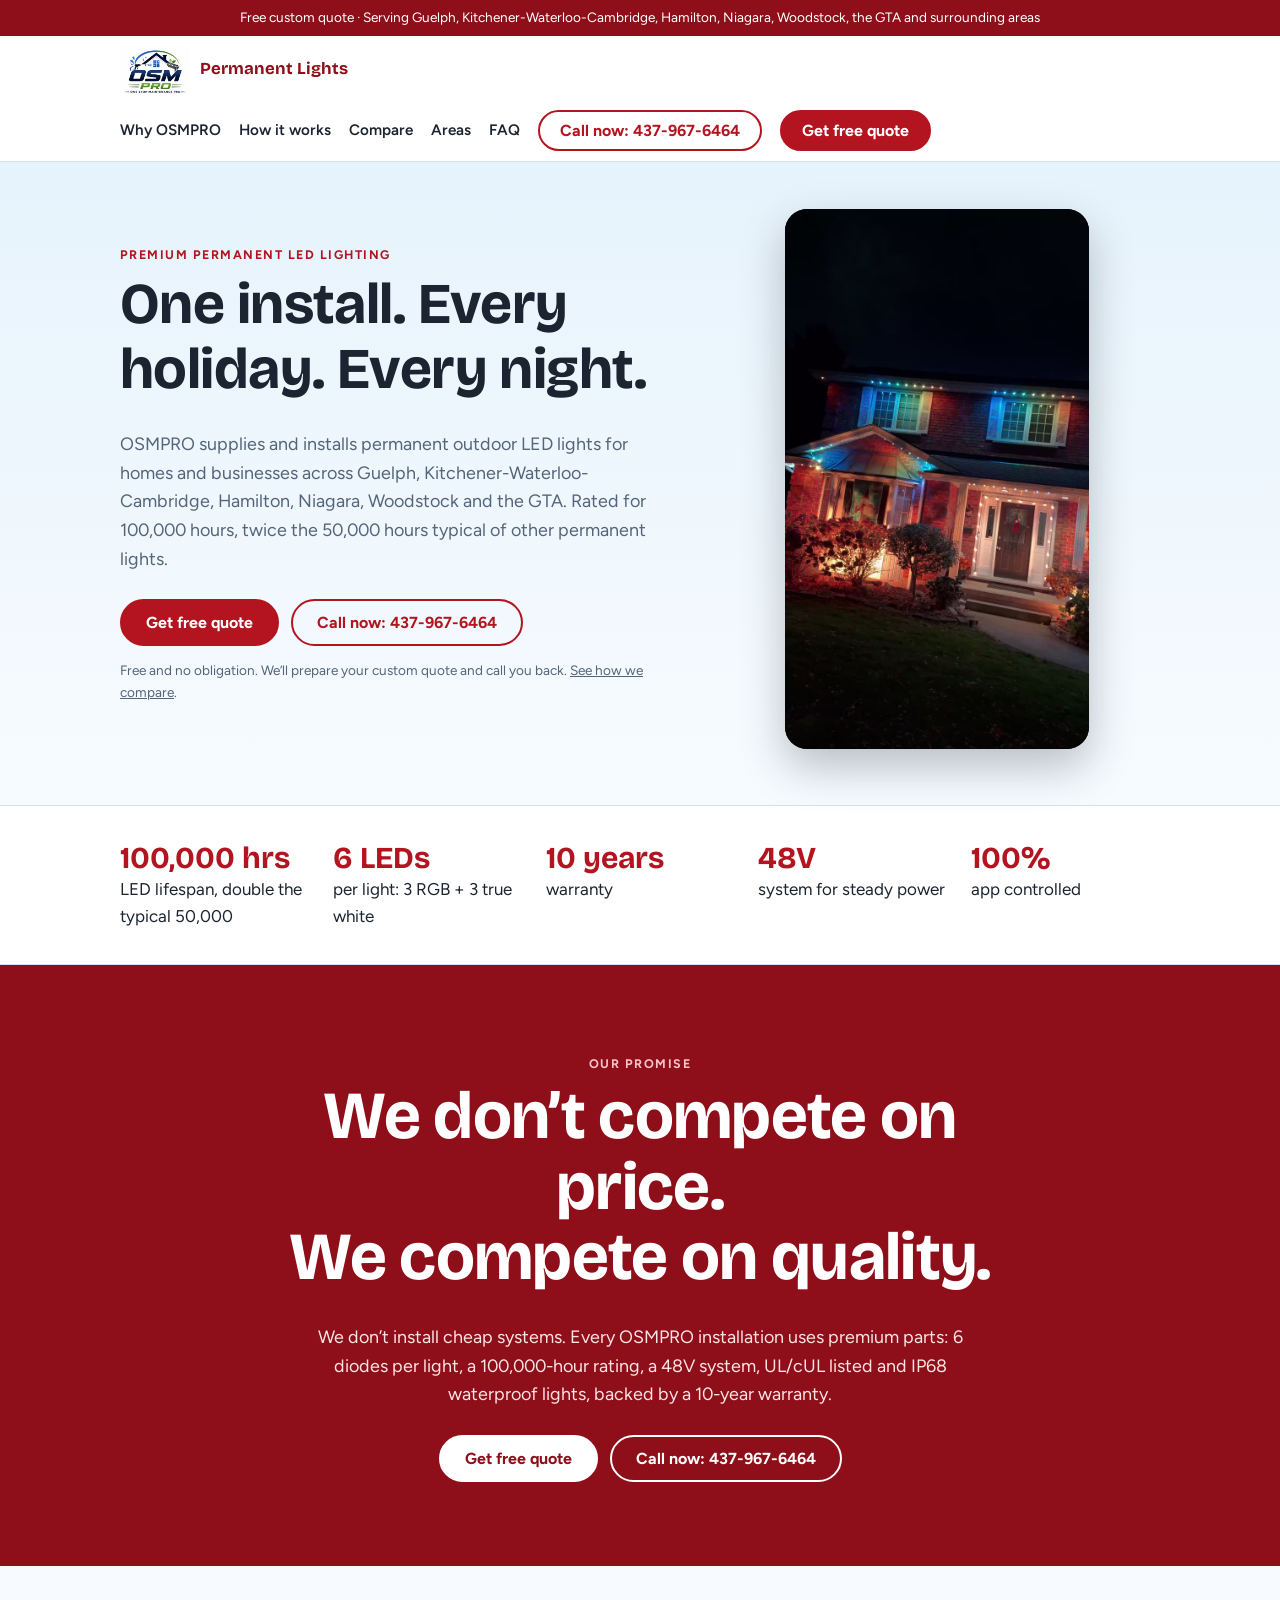
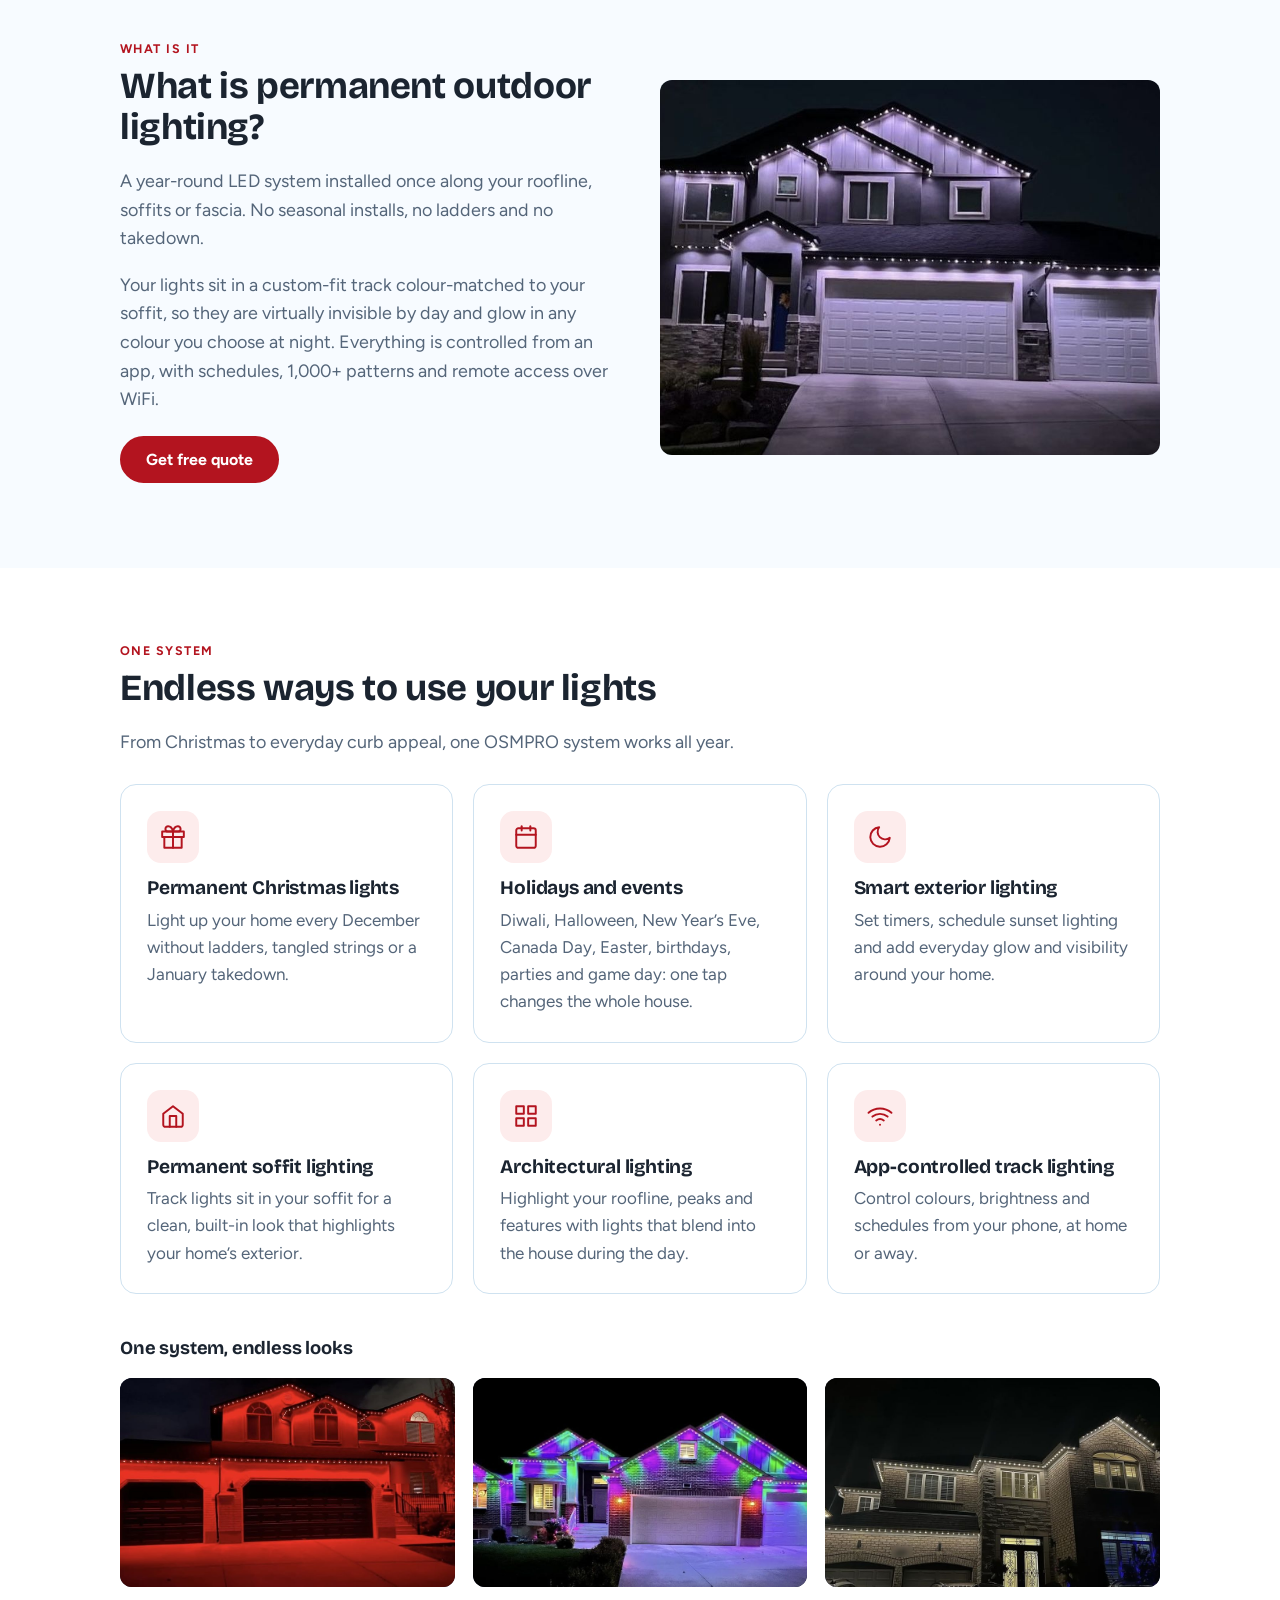
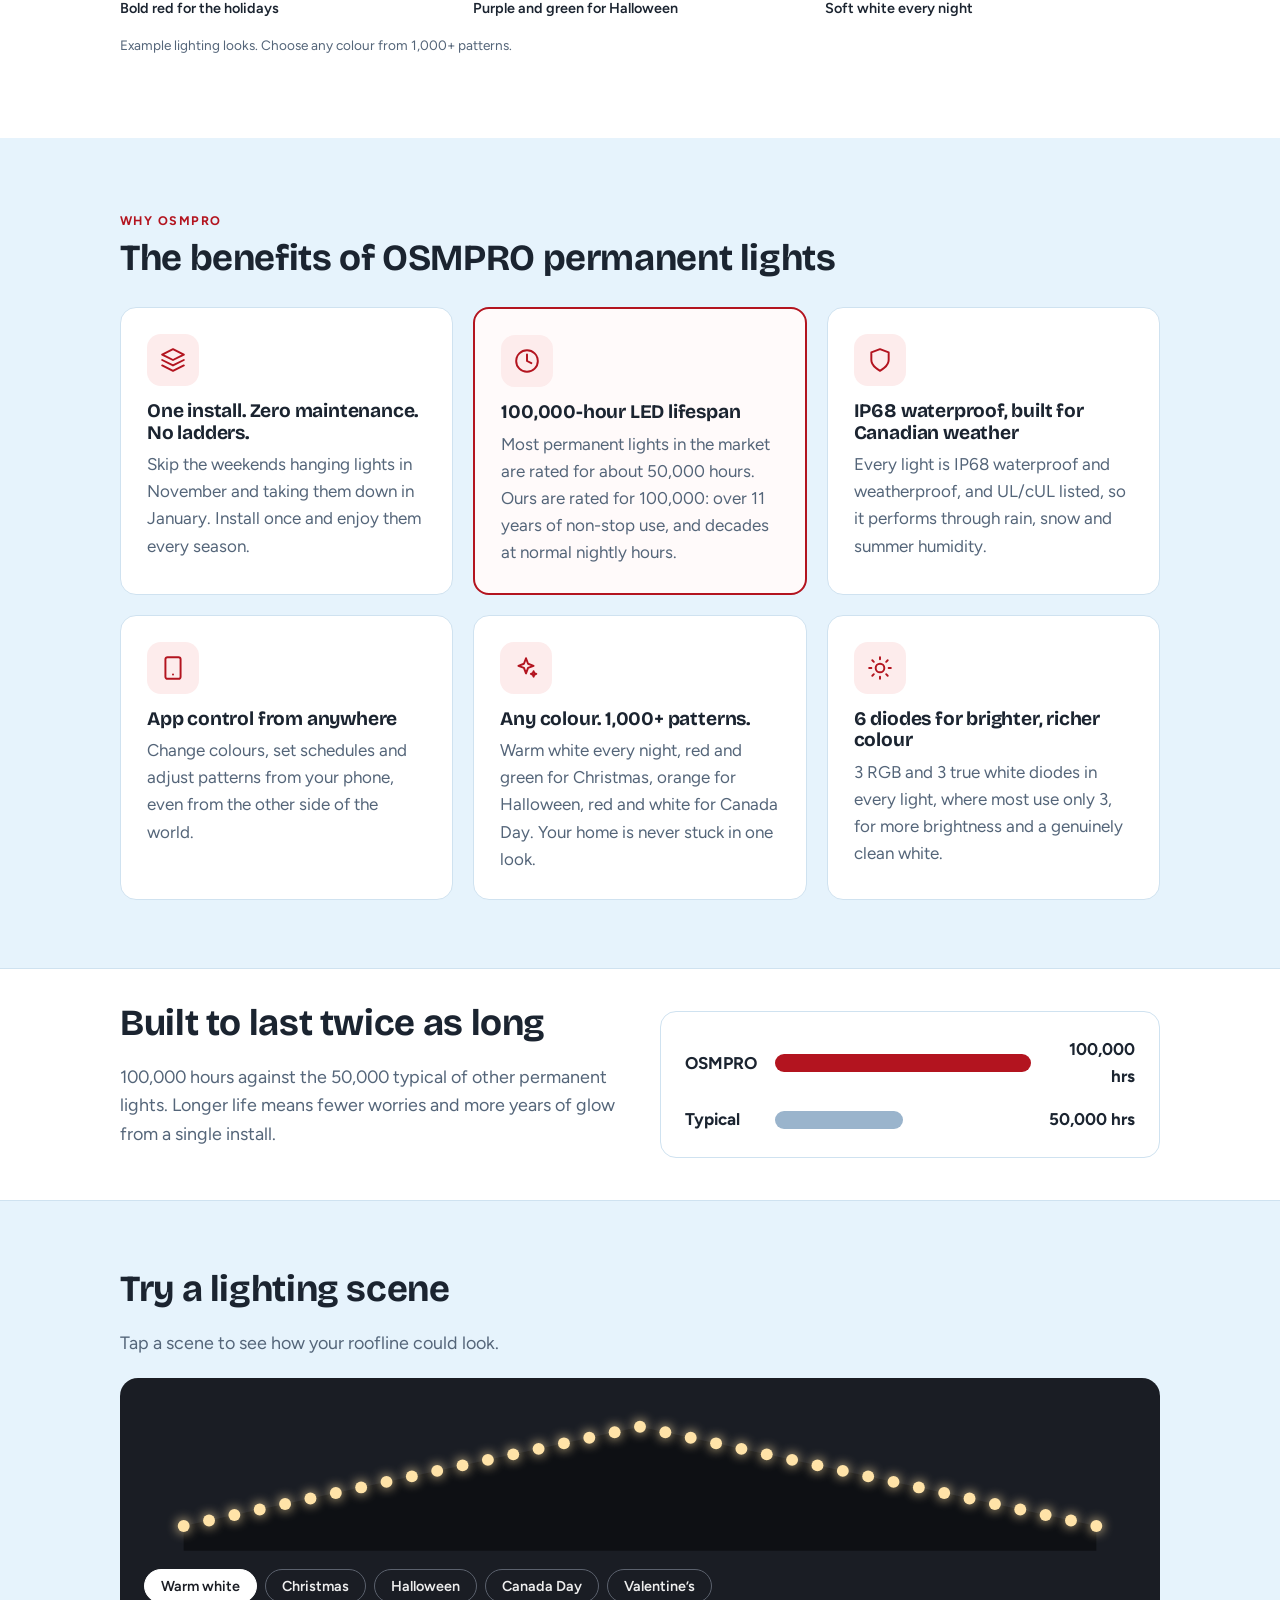
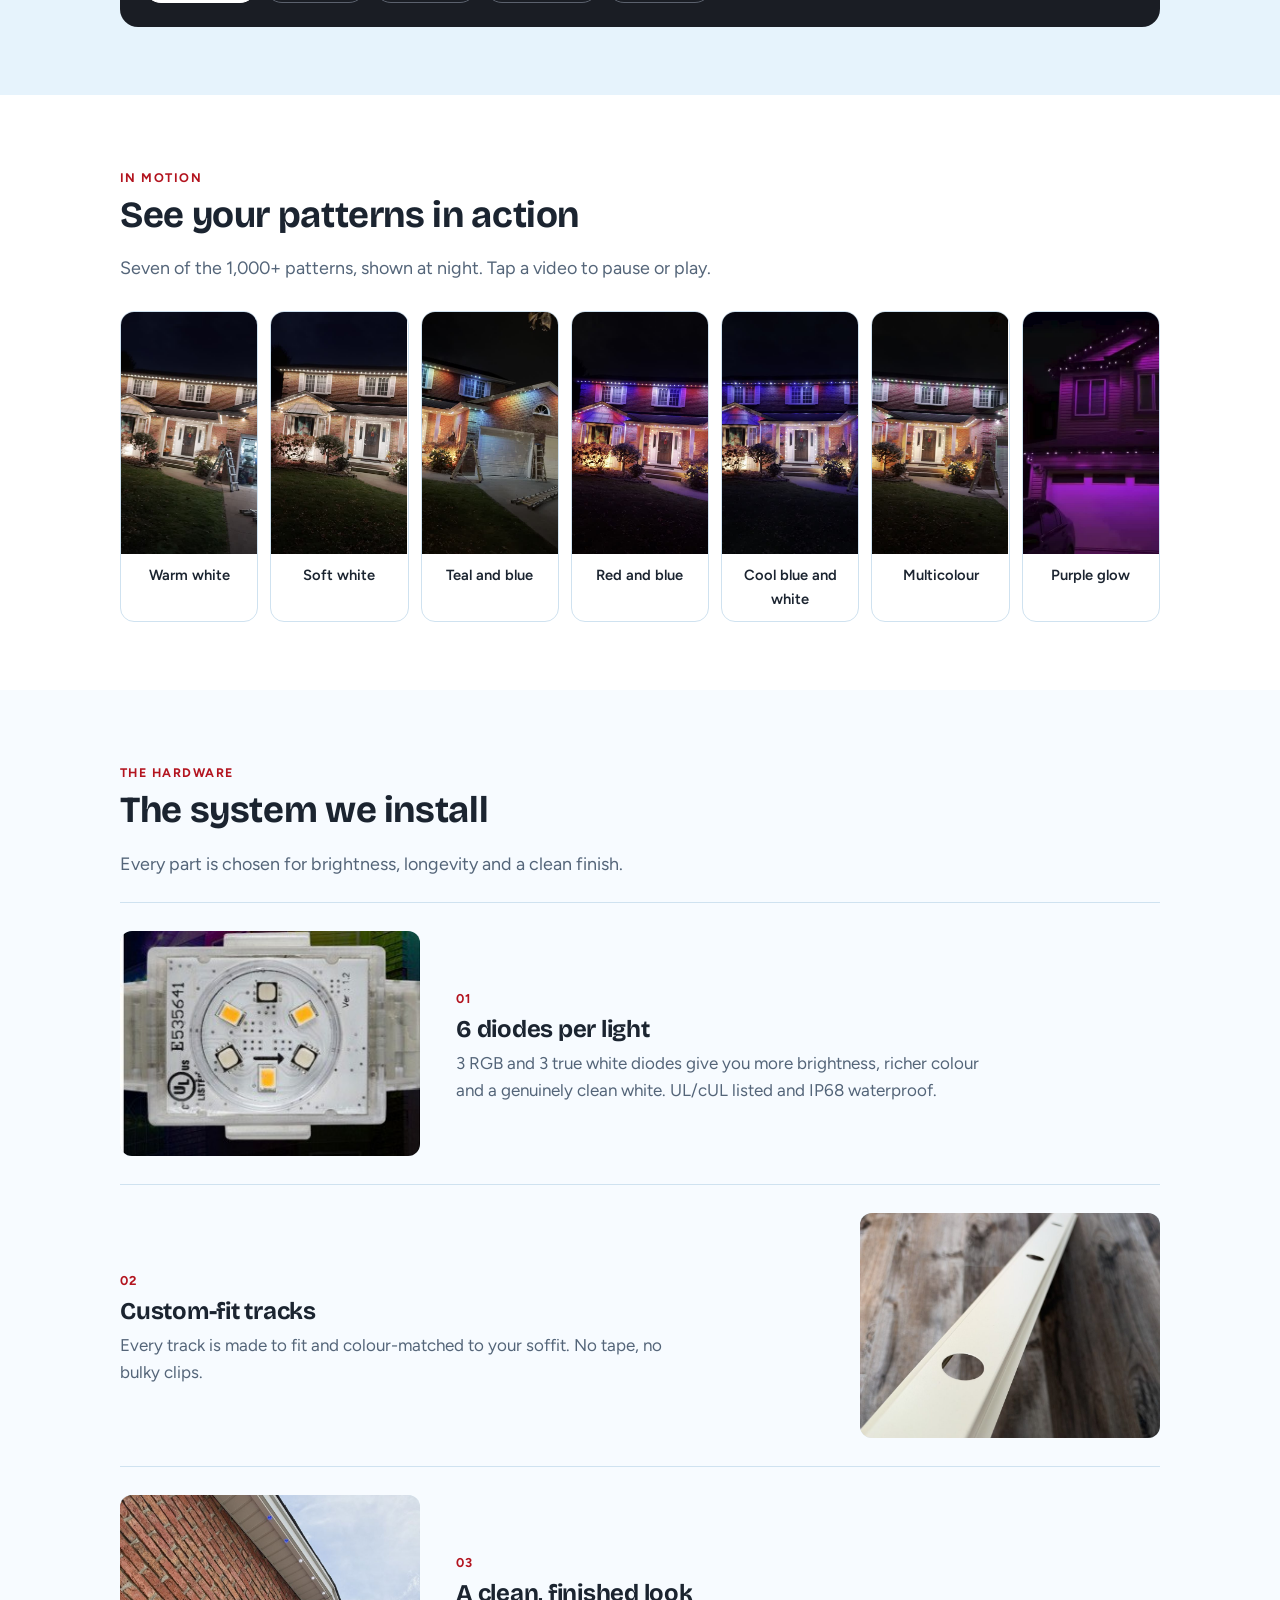
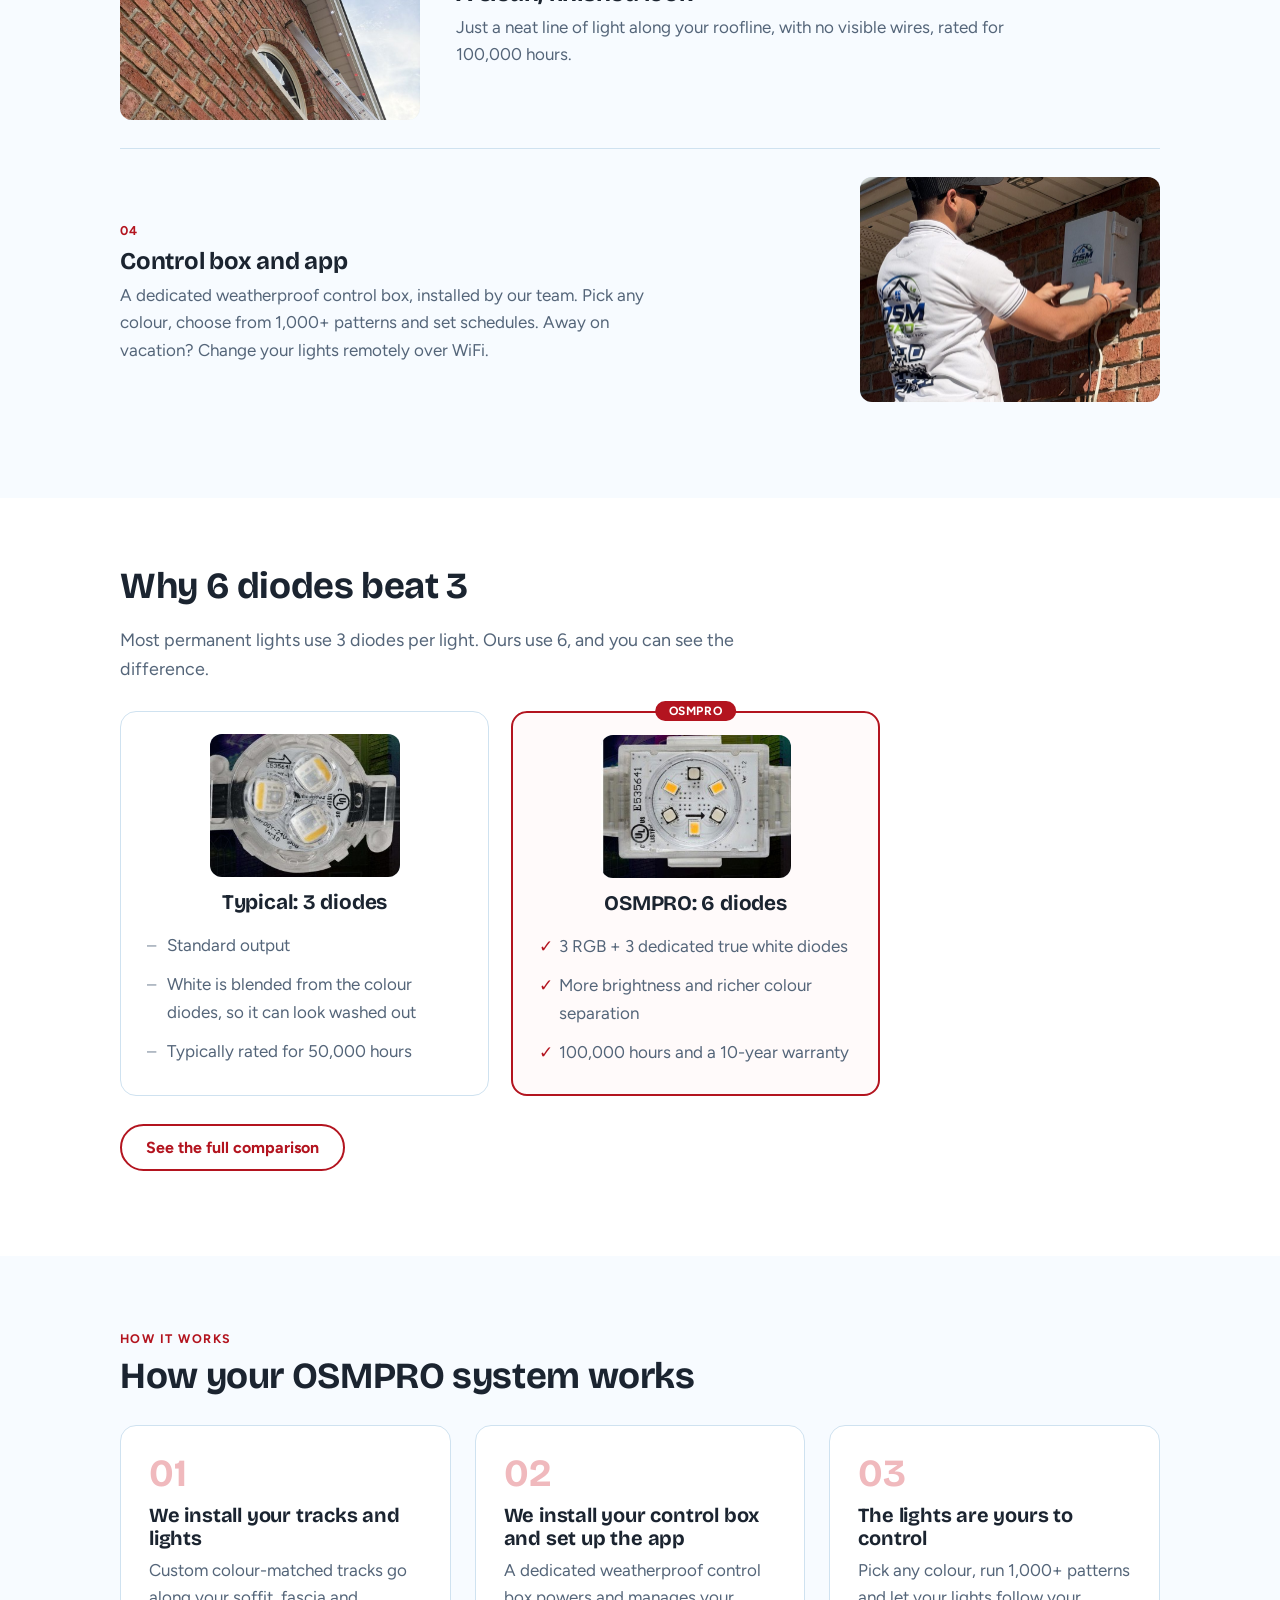
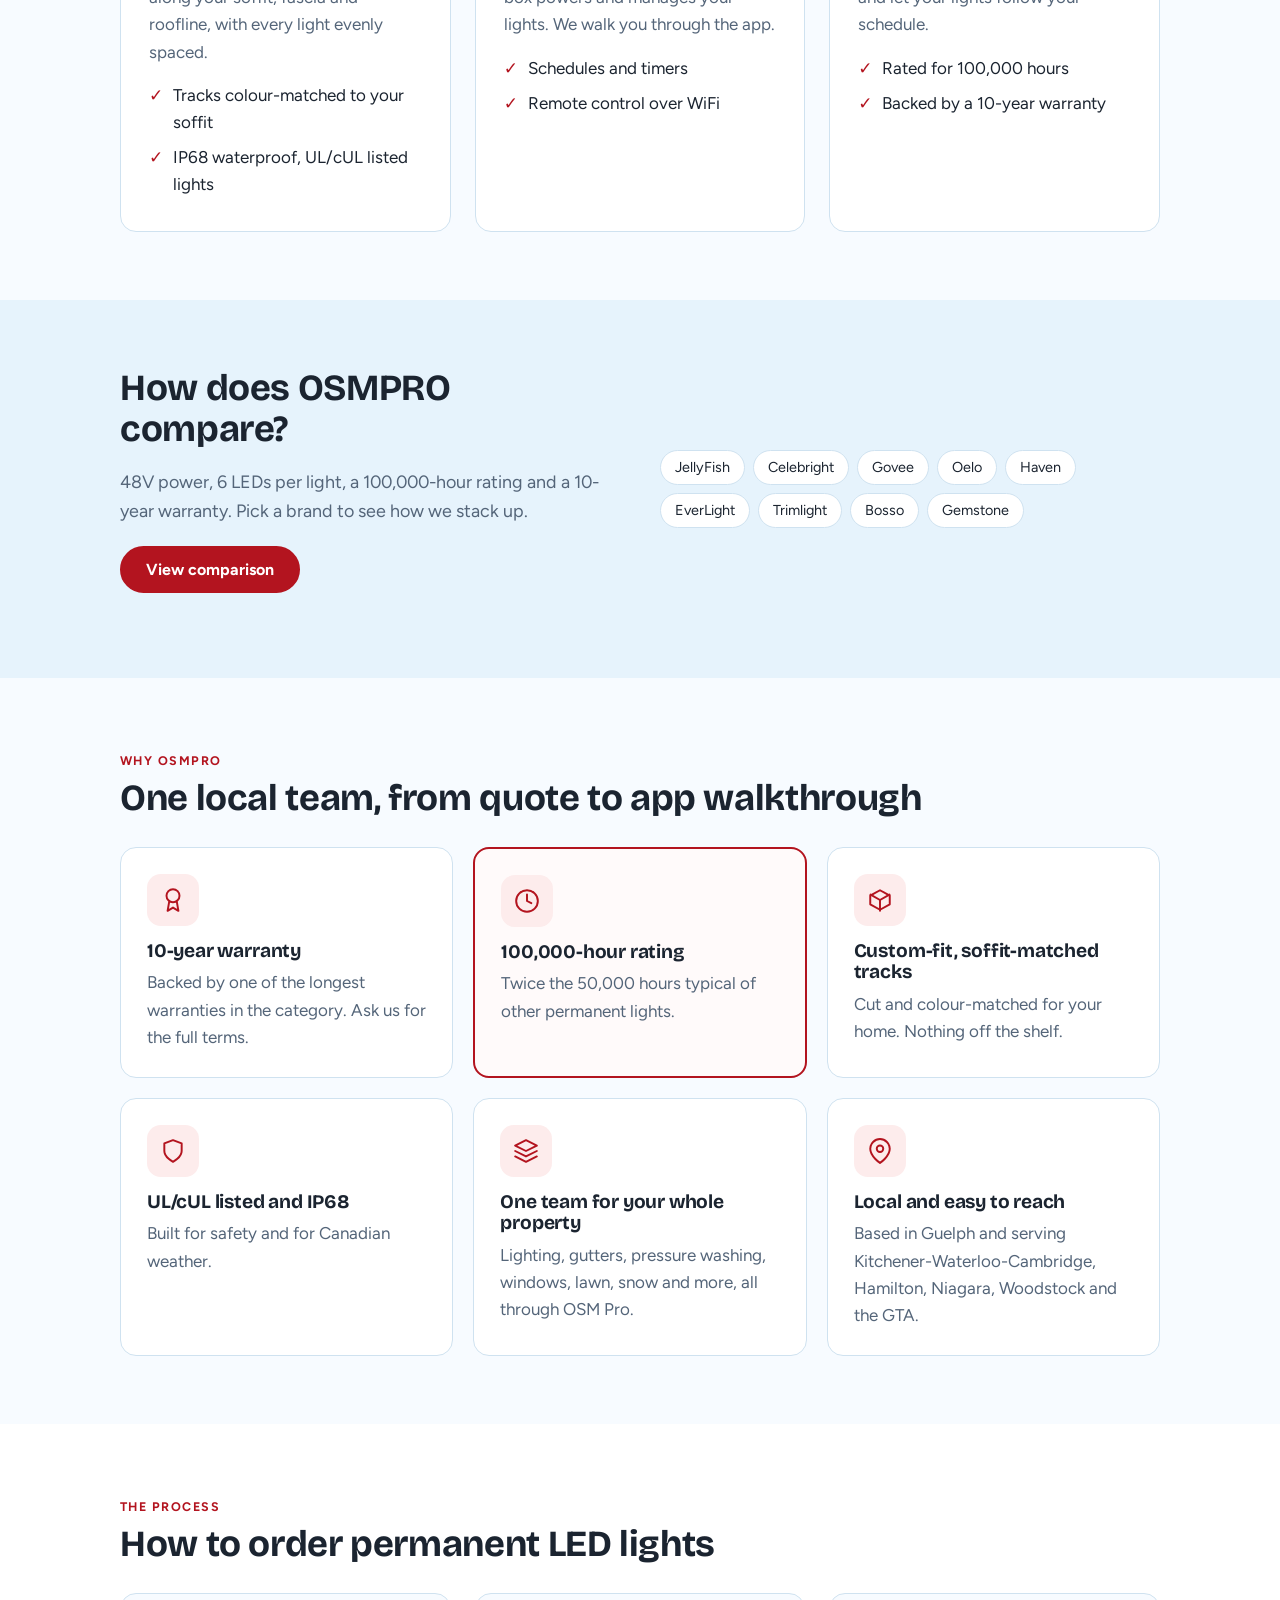
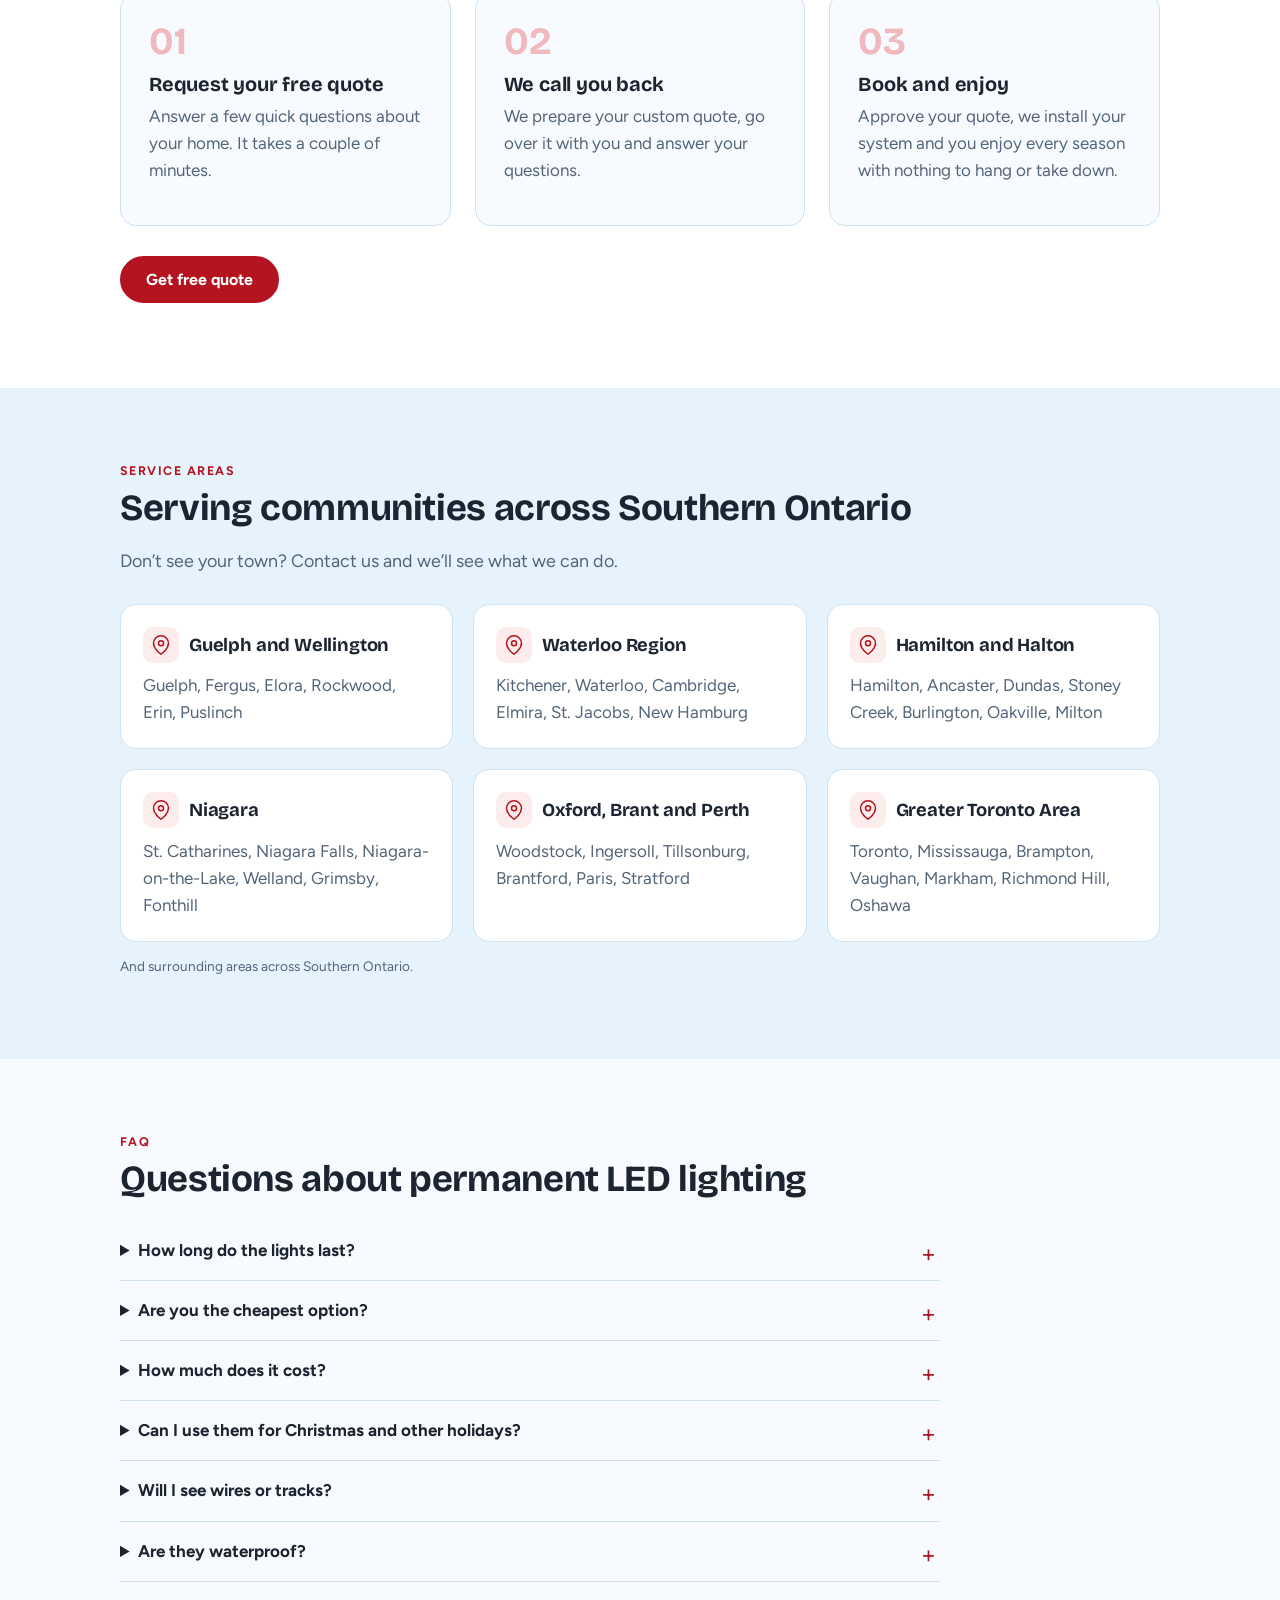
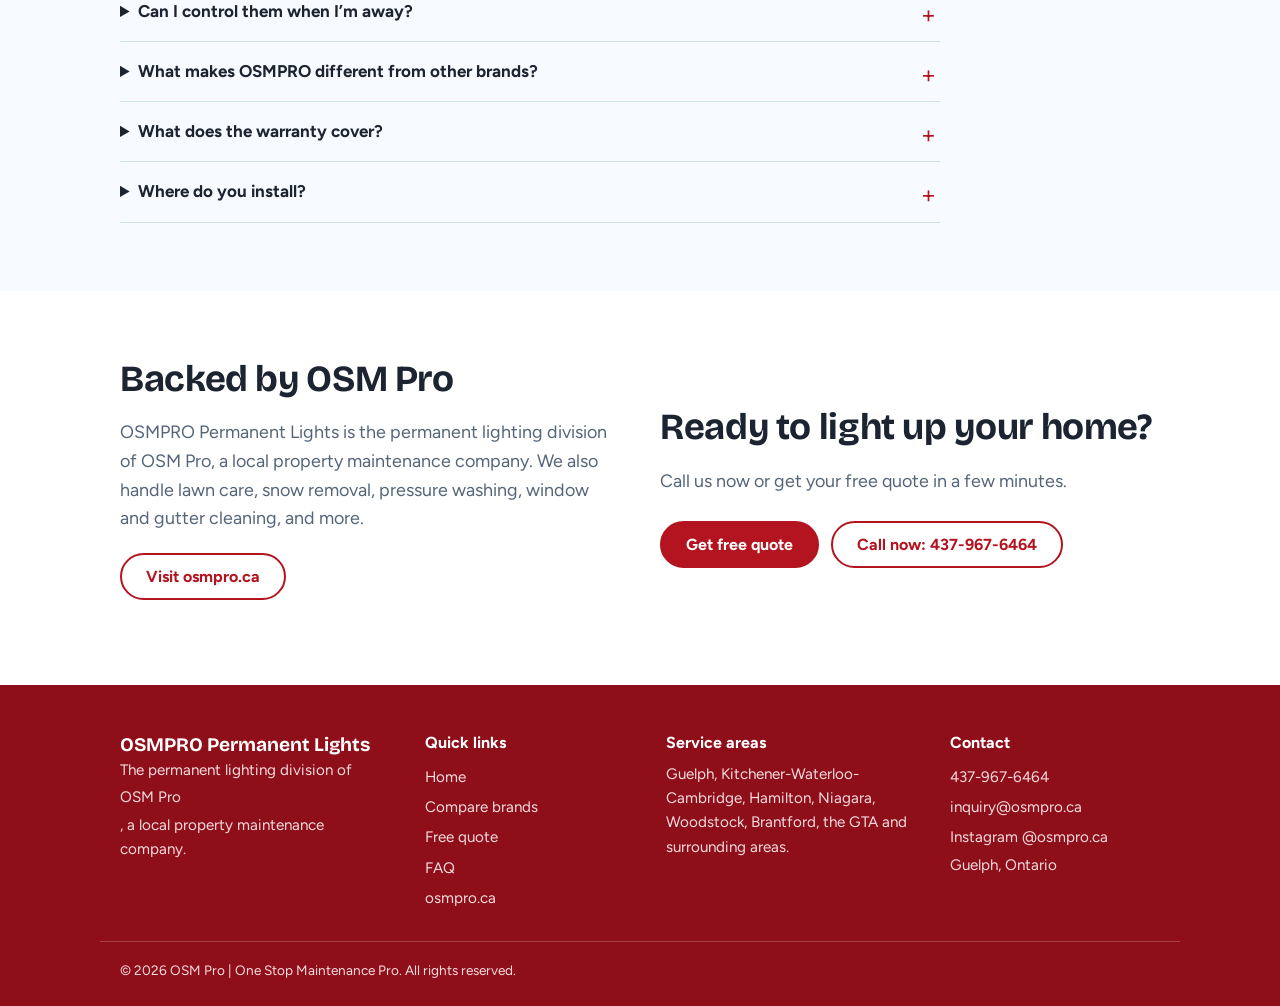
==== commit f71983f7: "Free quote form: no prices shown, loader video then submitted message, all answers emailed" ====
--- a/index.html
+++ b/index.html
@@ -1,8 +1,8 @@
 <!doctype html><html lang="en"><head><meta charset="utf-8"><meta name="viewport" content="width=device-width,initial-scale=1"><title>OSMPRO Permanent Lights | Permanent LED Lighting in Guelph, Kitchener, Hamilton, Niagara & the GTA</title><meta name="description" content="Permanent LED lights for homes and businesses across Guelph, Kitchener-Waterloo-Cambridge, Hamilton, Niagara, Woodstock and the GTA. 6 LEDs per light, 100,000-hour rating, 10-year warranty, app control."><meta property="og:title" content="OSMPRO Permanent Lights | Permanent LED Lighting in Guelph, Kitchener, Hamilton, Niagara & the GTA"><meta property="og:description" content="Permanent LED lights for homes and businesses across Guelph, Kitchener-Waterloo-Cambridge, Hamilton, Niagara, Woodstock and the GTA. 6 LEDs per light, 100,000-hour rating, 10-year warranty, app control."><meta property="og:image" content="images/hero-poster.jpg"><meta name="theme-color" content="#8e0f19"><script>document.documentElement.className+=' js'</script><link rel="preconnect" href="https://fonts.googleapis.com"><link rel="preconnect" href="https://fonts.gstatic.com" crossorigin><link href="https://fonts.googleapis.com/css2?family=Bricolage+Grotesque:wght@600;700&family=Figtree:wght@400;600;700&display=swap" rel="stylesheet"><link rel="icon" href="images/logo.png"><link rel="stylesheet" href="style.css"></head><body>
-<div class="topbar">Free instant estimate in minutes · Serving Guelph, Kitchener-Waterloo-Cambridge, Hamilton, Niagara, Woodstock, the GTA and surrounding areas</div>
+<div class="topbar">Free custom quote · Serving Guelph, Kitchener-Waterloo-Cambridge, Hamilton, Niagara, Woodstock, the GTA and surrounding areas</div>
 <header id="hdr"><div class="wrap"><a class="logo" href="index.html"><img src="images/logo.png" alt="OSM Pro One Stop Maintenance Pro"><span>Permanent Lights</span></a><button class="navtoggle" aria-expanded="false" aria-controls="nav">Menu</button><nav id="nav"><a href="index.html#benefits">Why OSMPRO</a><a href="index.html#how">How it works</a><a href="compare.html">Compare</a><a href="index.html#areas">Areas</a><a href="index.html#faq">FAQ</a><a class="btn ghost callbtn" href="tel:+14379676464">Call now: 437-967-6464</a><a class="btn" href="quote.html">Get free quote</a></nav></div></header>
 <main>
-<section class="hero"><div class="wrap"><div><span class="eyebrow">Premium permanent LED lighting</span><h1>One install. Every holiday. Every night.</h1><p class="lead">OSMPRO supplies and installs permanent outdoor LED lights for homes and businesses across Guelph, Kitchener-Waterloo-Cambridge, Hamilton, Niagara, Woodstock and the GTA. Rated for 100,000 hours, twice the 50,000 hours typical of other permanent lights.</p><div class="cta-row"><a class="btn" href="quote.html">Get free quote</a><a class="btn ghost" href="tel:+14379676464">Call now: 437-967-6464</a></div><p class="fine">Free, instant and no obligation. <a href="compare.html" style="text-decoration:underline">See how we compare</a>.</p></div>
+<section class="hero"><div class="wrap"><div><span class="eyebrow">Premium permanent LED lighting</span><h1>One install. Every holiday. Every night.</h1><p class="lead">OSMPRO supplies and installs permanent outdoor LED lights for homes and businesses across Guelph, Kitchener-Waterloo-Cambridge, Hamilton, Niagara, Woodstock and the GTA. Rated for 100,000 hours, twice the 50,000 hours typical of other permanent lights.</p><div class="cta-row"><a class="btn" href="quote.html">Get free quote</a><a class="btn ghost" href="tel:+14379676464">Call now: 437-967-6464</a></div><p class="fine">Free and no obligation. We’ll prepare your custom quote and call you back. <a href="compare.html" style="text-decoration:underline">See how we compare</a>.</p></div>
 <figure class="vframe"><video autoplay muted loop playsinline preload="auto" poster="images/hero-poster.jpg" aria-label="A home lit with OSMPRO permanent lights at night"><source src="images/hero-bg.mp4" type="video/mp4"></video></figure></div></section>
 <section class="statband"><div class="wrap stats"><div><b>100,000 hrs</b>LED lifespan, double the typical 50,000</div><div><b>6 LEDs</b>per light: 3 RGB + 3 true white</div><div><b>10 years</b>warranty</div><div><b>48V</b>system for steady power</div><div><b>100%</b>app controlled</div></div></section>
 <section class="statement"><div class="wrap"><span class="eyebrow">Our promise</span><h2>We don’t compete on price.<br>We compete on quality.</h2><p>We don’t install cheap systems. Every OSMPRO installation uses premium parts: 6 diodes per light, a 100,000-hour rating, a 48V system, UL/cUL listed and IP68 waterproof lights, backed by a 10-year warranty.</p><div class="cta-row" style="justify-content:center"><a class="btn" href="quote.html">Get free quote</a><a class="btn ghost" href="tel:+14379676464">Call now: 437-967-6464</a></div></div></section>
@@ -24,15 +24,15 @@
 <section id="how"><div class="wrap"><span class="eyebrow">How it works</span><h2>How your OSMPRO system works</h2><div class="steps3">
 <div class="st rv"><span class="num">01</span><h3>We install your tracks and lights</h3><p>Custom colour-matched tracks go along your soffit, fascia and roofline, with every light evenly spaced.</p><ul><li>Tracks colour-matched to your soffit</li><li>IP68 waterproof, UL/cUL listed lights</li></ul></div><div class="st rv"><span class="num">02</span><h3>We install your control box and set up the app</h3><p>A dedicated weatherproof control box powers and manages your lights. We walk you through the app.</p><ul><li>Schedules and timers</li><li>Remote control over WiFi</li></ul></div><div class="st rv"><span class="num">03</span><h3>The lights are yours to control</h3><p>Pick any colour, run 1,000+ patterns and let your lights follow your schedule.</p><ul><li>Rated for 100,000 hours</li><li>Backed by a 10-year warranty</li></ul></div></div></div></section>
 <section class="sky"><div class="wrap two"><div class="rv"><h2>How does OSMPRO compare?</h2><p class="lead">48V power, 6 LEDs per light, a 100,000-hour rating and a 10-year warranty. Pick a brand to see how we stack up.</p><p style="margin-top:20px"><a class="btn" href="compare.html">View comparison</a></p></div><div class="chips rv"><a href="compare.html#jellyfish">JellyFish</a><a href="compare.html#celebright">Celebright</a><a href="compare.html#govee">Govee</a><a href="compare.html#oelo">Oelo</a><a href="compare.html#haven">Haven</a><a href="compare.html#everlight">EverLight</a><a href="compare.html#trimlight">Trimlight</a><a href="compare.html#bosso">Bosso</a><a href="compare.html#gemstone">Gemstone</a></div></div></section>
-<section><div class="wrap"><span class="eyebrow">Why OSMPRO</span><h2>One local team, from estimate to app walkthrough</h2><div class="bgrid">
+<section><div class="wrap"><span class="eyebrow">Why OSMPRO</span><h2>One local team, from quote to app walkthrough</h2><div class="bgrid">
 <div class="bn rv"><span class="icn"><svg viewBox="0 0 24 24" width="26" height="26" fill="none" stroke="currentColor" stroke-width="1.8" stroke-linecap="round" stroke-linejoin="round" aria-hidden="true"><circle cx="12" cy="8" r="6"/><path d="M15.5 13.5L17 22l-5-3-5 3 1.5-8.5"/></svg></span><h3>10-year warranty</h3><p>Backed by one of the longest warranties in the category. Ask us for the full terms.</p></div><div class="bn rv hl"><span class="icn"><svg viewBox="0 0 24 24" width="26" height="26" fill="none" stroke="currentColor" stroke-width="1.8" stroke-linecap="round" stroke-linejoin="round" aria-hidden="true"><circle cx="12" cy="12" r="10"/><polyline points="12 6 12 12 16 14"/></svg></span><h3>100,000-hour rating</h3><p>Twice the 50,000 hours typical of other permanent lights.</p></div><div class="bn rv"><span class="icn"><svg viewBox="0 0 24 24" width="26" height="26" fill="none" stroke="currentColor" stroke-width="1.8" stroke-linecap="round" stroke-linejoin="round" aria-hidden="true"><path d="M21 16V8l-9-5-9 5v8l9 5z"/><polyline points="3.3 7 12 12 20.7 7"/><line x1="12" y1="22" x2="12" y2="12"/></svg></span><h3>Custom-fit, soffit-matched tracks</h3><p>Cut and colour-matched for your home. Nothing off the shelf.</p></div><div class="bn rv"><span class="icn"><svg viewBox="0 0 24 24" width="26" height="26" fill="none" stroke="currentColor" stroke-width="1.8" stroke-linecap="round" stroke-linejoin="round" aria-hidden="true"><path d="M12 22s8-4 8-10V5l-8-3-8 3v7c0 6 8 10 8 10z"/></svg></span><h3>UL/cUL listed and IP68</h3><p>Built for safety and for Canadian weather.</p></div><div class="bn rv"><span class="icn"><svg viewBox="0 0 24 24" width="26" height="26" fill="none" stroke="currentColor" stroke-width="1.8" stroke-linecap="round" stroke-linejoin="round" aria-hidden="true"><polygon points="12 2 2 7 12 12 22 7 12 2"/><polyline points="2 17 12 22 22 17"/><polyline points="2 12 12 17 22 12"/></svg></span><h3>One team for your whole property</h3><p>Lighting, gutters, pressure washing, windows, lawn, snow and more, all through OSM Pro.</p></div><div class="bn rv"><span class="icn"><svg viewBox="0 0 24 24" width="26" height="26" fill="none" stroke="currentColor" stroke-width="1.8" stroke-linecap="round" stroke-linejoin="round" aria-hidden="true"><path d="M21 10c0 7-9 13-9 13s-9-6-9-13a9 9 0 0118 0z"/><circle cx="12" cy="10" r="3"/></svg></span><h3>Local and easy to reach</h3><p>Based in Guelph and serving Kitchener-Waterloo-Cambridge, Hamilton, Niagara, Woodstock and the GTA.</p></div></div></div></section>
 <section class="alt"><div class="wrap"><span class="eyebrow">The process</span><h2>How to order permanent LED lights</h2><div class="steps3">
-<div class="st rv"><span class="num">01</span><h3>Get an instant estimate</h3><p>Answer a few quick questions about your home and see your price range in minutes.</p><ul></ul></div><div class="st rv"><span class="num">02</span><h3>Book your installation</h3><p>Approve your quote and we schedule your install and prepare your custom tracks.</p><ul></ul></div><div class="st rv"><span class="num">03</span><h3>Enjoy year-round lighting</h3><p>Control your lights from your phone and enjoy every season, with nothing to hang or take down.</p><ul></ul></div></div><p style="margin-top:30px"><a class="btn" href="quote.html">Get free quote</a></p></div></section>
+<div class="st rv"><span class="num">01</span><h3>Request your free quote</h3><p>Answer a few quick questions about your home. It takes a couple of minutes.</p><ul></ul></div><div class="st rv"><span class="num">02</span><h3>We call you back</h3><p>We prepare your custom quote, go over it with you and answer your questions.</p><ul></ul></div><div class="st rv"><span class="num">03</span><h3>Book and enjoy</h3><p>Approve your quote, we install your system and you enjoy every season with nothing to hang or take down.</p><ul></ul></div></div><p style="margin-top:30px"><a class="btn" href="quote.html">Get free quote</a></p></div></section>
 <section class="sky" id="areas"><div class="wrap"><span class="eyebrow">Service areas</span><h2>Serving communities across Southern Ontario</h2><p class="lead">Don’t see your town? Contact us and we’ll see what we can do.</p><div class="agrid"><div class="ar rv"><h3><span class="icn"><svg viewBox="0 0 24 24" width="26" height="26" fill="none" stroke="currentColor" stroke-width="1.8" stroke-linecap="round" stroke-linejoin="round" aria-hidden="true"><path d="M21 10c0 7-9 13-9 13s-9-6-9-13a9 9 0 0118 0z"/><circle cx="12" cy="10" r="3"/></svg></span>Guelph and Wellington</h3><p>Guelph, Fergus, Elora, Rockwood, Erin, Puslinch</p></div><div class="ar rv"><h3><span class="icn"><svg viewBox="0 0 24 24" width="26" height="26" fill="none" stroke="currentColor" stroke-width="1.8" stroke-linecap="round" stroke-linejoin="round" aria-hidden="true"><path d="M21 10c0 7-9 13-9 13s-9-6-9-13a9 9 0 0118 0z"/><circle cx="12" cy="10" r="3"/></svg></span>Waterloo Region</h3><p>Kitchener, Waterloo, Cambridge, Elmira, St. Jacobs, New Hamburg</p></div><div class="ar rv"><h3><span class="icn"><svg viewBox="0 0 24 24" width="26" height="26" fill="none" stroke="currentColor" stroke-width="1.8" stroke-linecap="round" stroke-linejoin="round" aria-hidden="true"><path d="M21 10c0 7-9 13-9 13s-9-6-9-13a9 9 0 0118 0z"/><circle cx="12" cy="10" r="3"/></svg></span>Hamilton and Halton</h3><p>Hamilton, Ancaster, Dundas, Stoney Creek, Burlington, Oakville, Milton</p></div><div class="ar rv"><h3><span class="icn"><svg viewBox="0 0 24 24" width="26" height="26" fill="none" stroke="currentColor" stroke-width="1.8" stroke-linecap="round" stroke-linejoin="round" aria-hidden="true"><path d="M21 10c0 7-9 13-9 13s-9-6-9-13a9 9 0 0118 0z"/><circle cx="12" cy="10" r="3"/></svg></span>Niagara</h3><p>St. Catharines, Niagara Falls, Niagara-on-the-Lake, Welland, Grimsby, Fonthill</p></div><div class="ar rv"><h3><span class="icn"><svg viewBox="0 0 24 24" width="26" height="26" fill="none" stroke="currentColor" stroke-width="1.8" stroke-linecap="round" stroke-linejoin="round" aria-hidden="true"><path d="M21 10c0 7-9 13-9 13s-9-6-9-13a9 9 0 0118 0z"/><circle cx="12" cy="10" r="3"/></svg></span>Oxford, Brant and Perth</h3><p>Woodstock, Ingersoll, Tillsonburg, Brantford, Paris, Stratford</p></div><div class="ar rv"><h3><span class="icn"><svg viewBox="0 0 24 24" width="26" height="26" fill="none" stroke="currentColor" stroke-width="1.8" stroke-linecap="round" stroke-linejoin="round" aria-hidden="true"><path d="M21 10c0 7-9 13-9 13s-9-6-9-13a9 9 0 0118 0z"/><circle cx="12" cy="10" r="3"/></svg></span>Greater Toronto Area</h3><p>Toronto, Mississauga, Brampton, Vaughan, Markham, Richmond Hill, Oshawa</p></div></div><p class="fine">And surrounding areas across Southern Ontario.</p></div></section>
-<section id="faq"><div class="wrap"><span class="eyebrow">FAQ</span><h2>Questions about permanent LED lighting</h2><div style="max-width:820px;margin-top:20px"><details><summary>How long do the lights last?</summary><p>OSMPRO lights are rated for 100,000 hours, more than 11 years of non-stop use and far longer at normal nightly hours. Many other permanent lights are rated for about 50,000. The system also carries a 10-year warranty.</p></details><details><summary>Are you the cheapest option?</summary><p>No, and we don’t try to be. We don’t compete on price, we compete on quality. We don’t install cheap systems: our lights have 6 diodes, a 100,000-hour rating, a 48V system and a 10-year warranty, and our prices reflect that.</p></details><details><summary>How much does it cost?</summary><p>Every home is different. Use our instant estimate to see a price range for your home in a few minutes, and we confirm your final price after a quick review.</p></details><details><summary>Can I use them for Christmas and other holidays?</summary><p>Yes. Choose any colour from 1,000+ patterns for Christmas, Halloween, Diwali, Canada Day, birthdays, game day or a calm warm white every night. Change it from your phone whenever you like.</p></details><details><summary>Will I see wires or tracks?</summary><p>No wires are visible. The track is custom-fit and colour-matched to your soffit, so it blends into your home during the day.</p></details><details><summary>Are they waterproof?</summary><p>Yes. The lights are IP68 waterproof and weatherproof, and UL/cUL listed, built for Canadian weather.</p></details><details><summary>Can I control them when I’m away?</summary><p>Yes. The app works remotely over WiFi, so you can change colours, patterns and schedules from anywhere.</p></details><details><summary>What makes OSMPRO different from other brands?</summary><p>6 diodes per light (3 RGB + 3 true white) where most use 3, a 100,000-hour rating against about 50,000, a 48V system and a 10-year warranty. See the full comparison on our compare page.</p></details><details><summary>What does the warranty cover?</summary><p>Your system is backed by a 10-year warranty. Ask us for the full terms when you request your estimate.</p></details><details><summary>Where do you install?</summary><p>Guelph, Kitchener-Waterloo-Cambridge, Hamilton, Niagara, Woodstock, Brantford, the GTA and surrounding areas. Don’t see your town? Contact us and we’ll see what we can do.</p></details></div></div></section>
+<section id="faq"><div class="wrap"><span class="eyebrow">FAQ</span><h2>Questions about permanent LED lighting</h2><div style="max-width:820px;margin-top:20px"><details><summary>How long do the lights last?</summary><p>OSMPRO lights are rated for 100,000 hours, more than 11 years of non-stop use and far longer at normal nightly hours. Many other permanent lights are rated for about 50,000. The system also carries a 10-year warranty.</p></details><details><summary>Are you the cheapest option?</summary><p>No, and we don’t try to be. We don’t compete on price, we compete on quality. We don’t install cheap systems: our lights have 6 diodes, a 100,000-hour rating, a 48V system and a 10-year warranty, and our prices reflect that.</p></details><details><summary>How much does it cost?</summary><p>Every home is different. Request your free quote and we’ll prepare a custom quote for your home, then call you back to go over it.</p></details><details><summary>Can I use them for Christmas and other holidays?</summary><p>Yes. Choose any colour from 1,000+ patterns for Christmas, Halloween, Diwali, Canada Day, birthdays, game day or a calm warm white every night. Change it from your phone whenever you like.</p></details><details><summary>Will I see wires or tracks?</summary><p>No wires are visible. The track is custom-fit and colour-matched to your soffit, so it blends into your home during the day.</p></details><details><summary>Are they waterproof?</summary><p>Yes. The lights are IP68 waterproof and weatherproof, and UL/cUL listed, built for Canadian weather.</p></details><details><summary>Can I control them when I’m away?</summary><p>Yes. The app works remotely over WiFi, so you can change colours, patterns and schedules from anywhere.</p></details><details><summary>What makes OSMPRO different from other brands?</summary><p>6 diodes per light (3 RGB + 3 true white) where most use 3, a 100,000-hour rating against about 50,000, a 48V system and a 10-year warranty. See the full comparison on our compare page.</p></details><details><summary>What does the warranty cover?</summary><p>Your system is backed by a 10-year warranty. Ask us for the full terms when you request your free quote.</p></details><details><summary>Where do you install?</summary><p>Guelph, Kitchener-Waterloo-Cambridge, Hamilton, Niagara, Woodstock, Brantford, the GTA and surrounding areas. Don’t see your town? Contact us and we’ll see what we can do.</p></details></div></div></section>
 <section class="alt"><div class="wrap two"><div class="rv"><h2>Backed by OSM Pro</h2><p class="lead">OSMPRO Permanent Lights is the permanent lighting division of OSM Pro, a local property maintenance company. We also handle lawn care, snow removal, pressure washing, window and gutter cleaning, and more.</p><p style="margin-top:20px"><a class="btn ghost" href="https://osmpro.ca">Visit osmpro.ca</a></p></div><div class="cta rv"><h2>Ready to light up your home?</h2><p class="lead">Call us now or get your free quote in a few minutes.</p><div class="cta-row"><a class="btn" href="quote.html">Get free quote</a><a class="btn ghost" href="tel:+14379676464">Call now: 437-967-6464</a></div></div></div></section>
 </main><footer><div class="wrap fgrid"><div><b class="fb">OSMPRO Permanent Lights</b><p>The permanent lighting division of <a href="https://osmpro.ca">OSM Pro</a>, a local property maintenance company.</p></div>
-<div><h4>Quick links</h4><a href="index.html">Home</a><a href="compare.html">Compare brands</a><a href="quote.html">Instant estimate</a><a href="index.html#faq">FAQ</a><a href="https://osmpro.ca">osmpro.ca</a></div>
+<div><h4>Quick links</h4><a href="index.html">Home</a><a href="compare.html">Compare brands</a><a href="quote.html">Free quote</a><a href="index.html#faq">FAQ</a><a href="https://osmpro.ca">osmpro.ca</a></div>
 <div><h4>Service areas</h4><p>Guelph, Kitchener-Waterloo-Cambridge, Hamilton, Niagara, Woodstock, Brantford, the GTA and surrounding areas.</p></div>
 <div><h4>Contact</h4><a href="tel:+14379676464">437-967-6464</a><a href="mailto:inquiry@osmpro.ca">inquiry@osmpro.ca</a><a href="https://instagram.com/osmpro.ca">Instagram @osmpro.ca</a><p>Guelph, Ontario</p></div></div>
 <div class="wrap fine2">© 2026 OSM Pro | One Stop Maintenance Pro. All rights reserved.</div></footer><div class="stickybar"><a class="btn ghost" href="tel:+14379676464">Call now</a><a class="btn" href="quote.html">Get free quote</a></div><script src="site.js"></script><script src="script.js"></script></body></html>
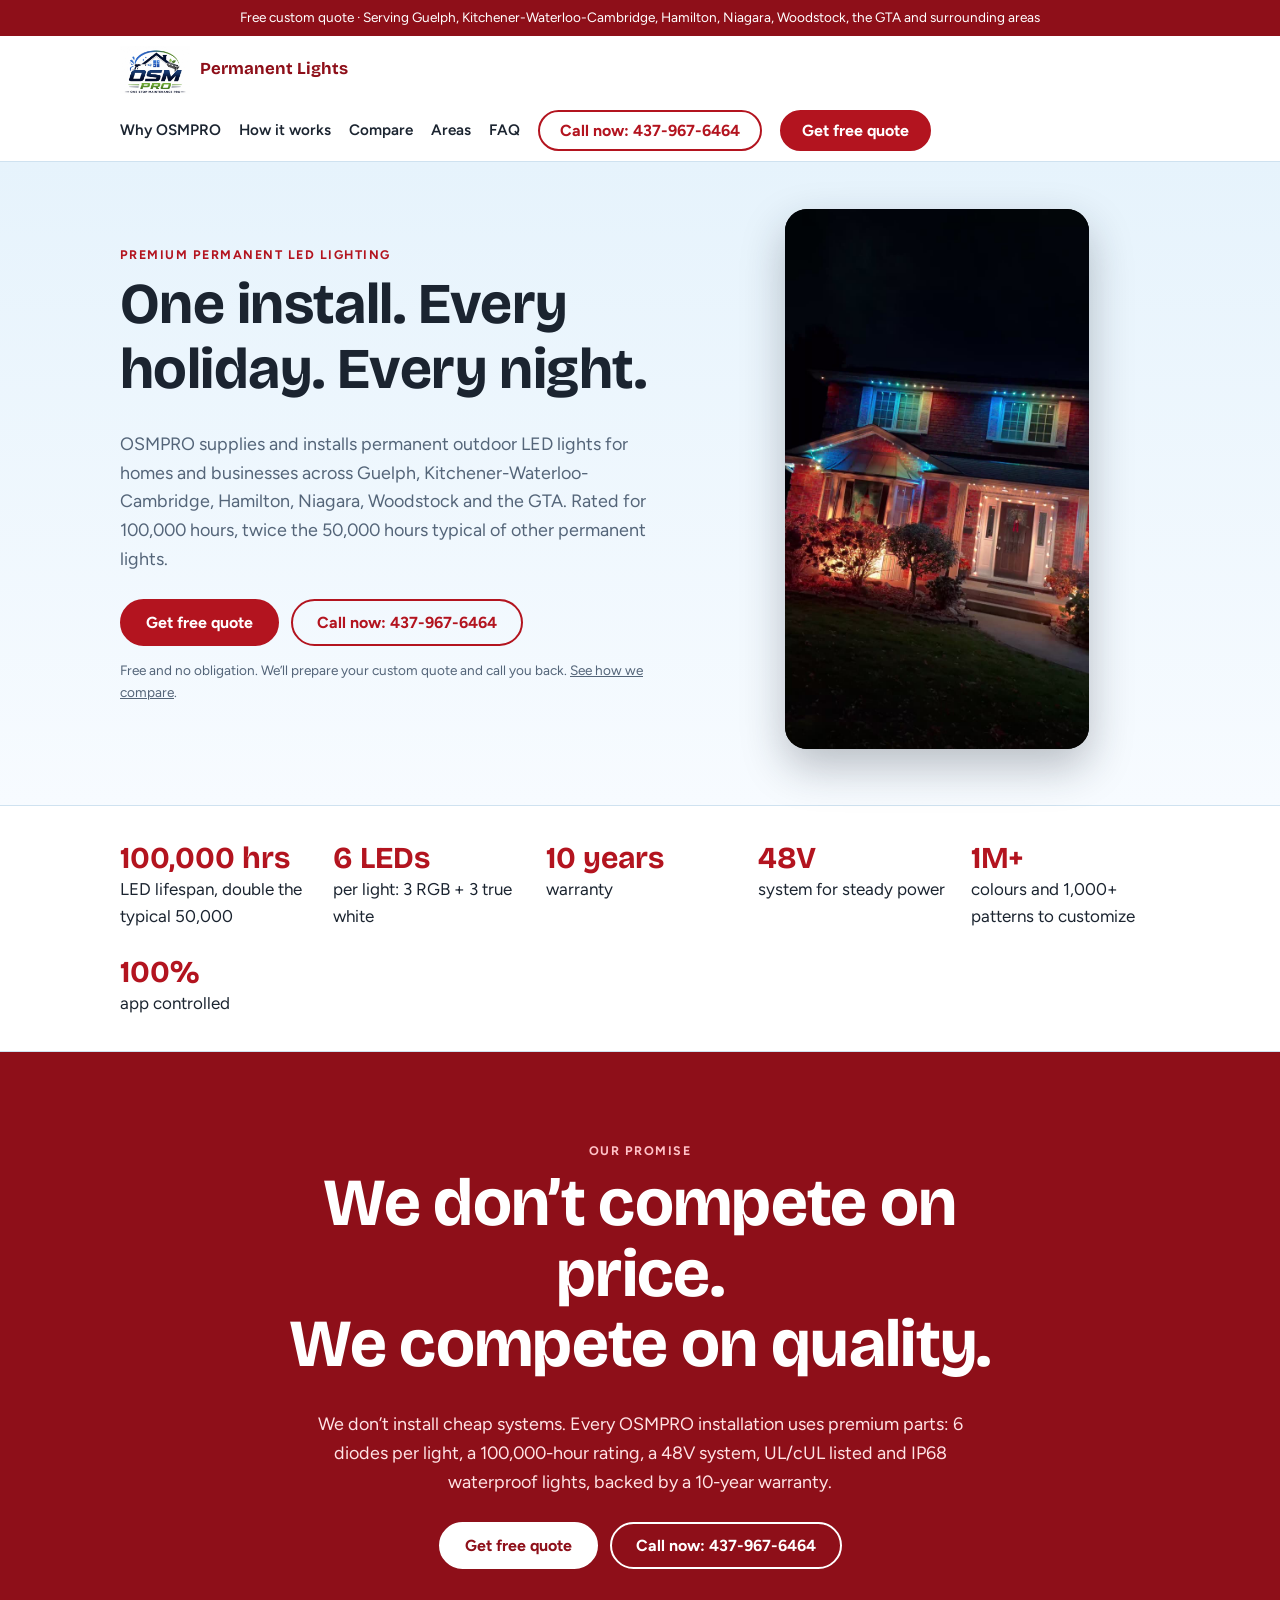
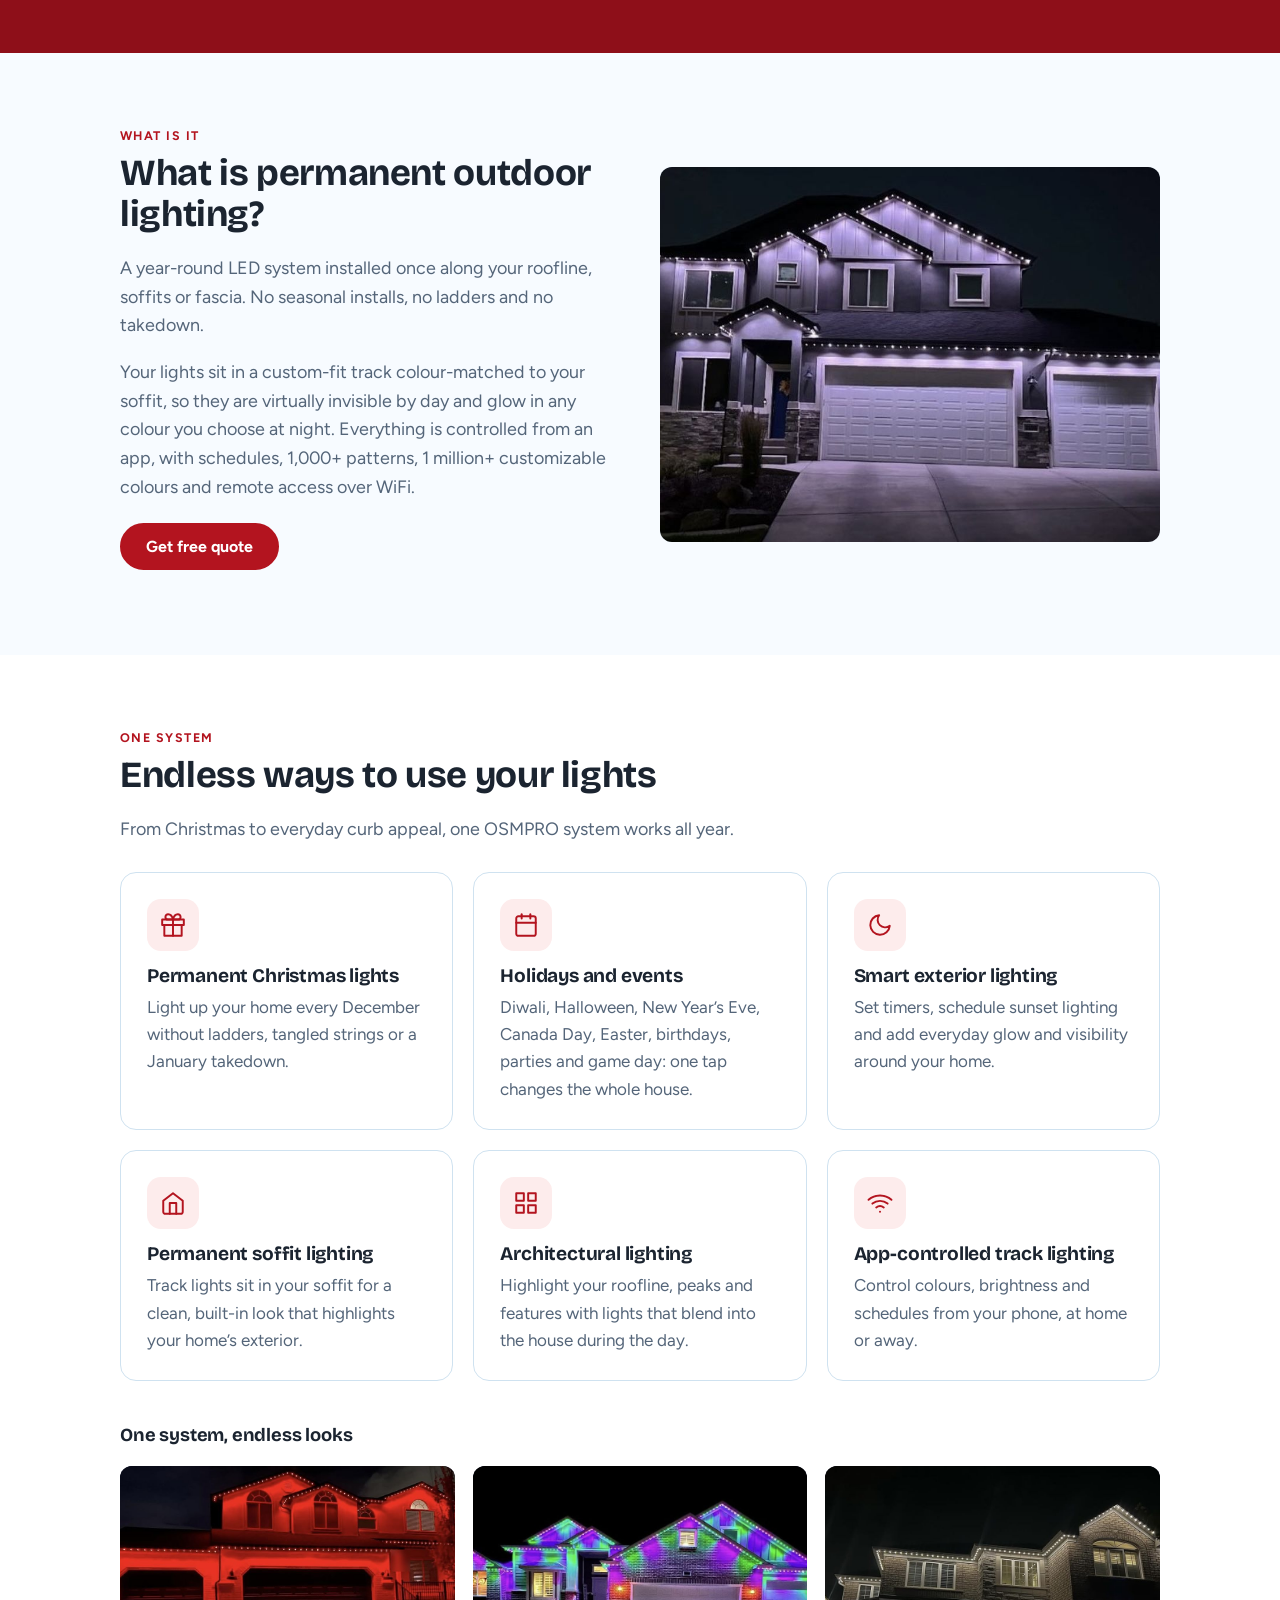
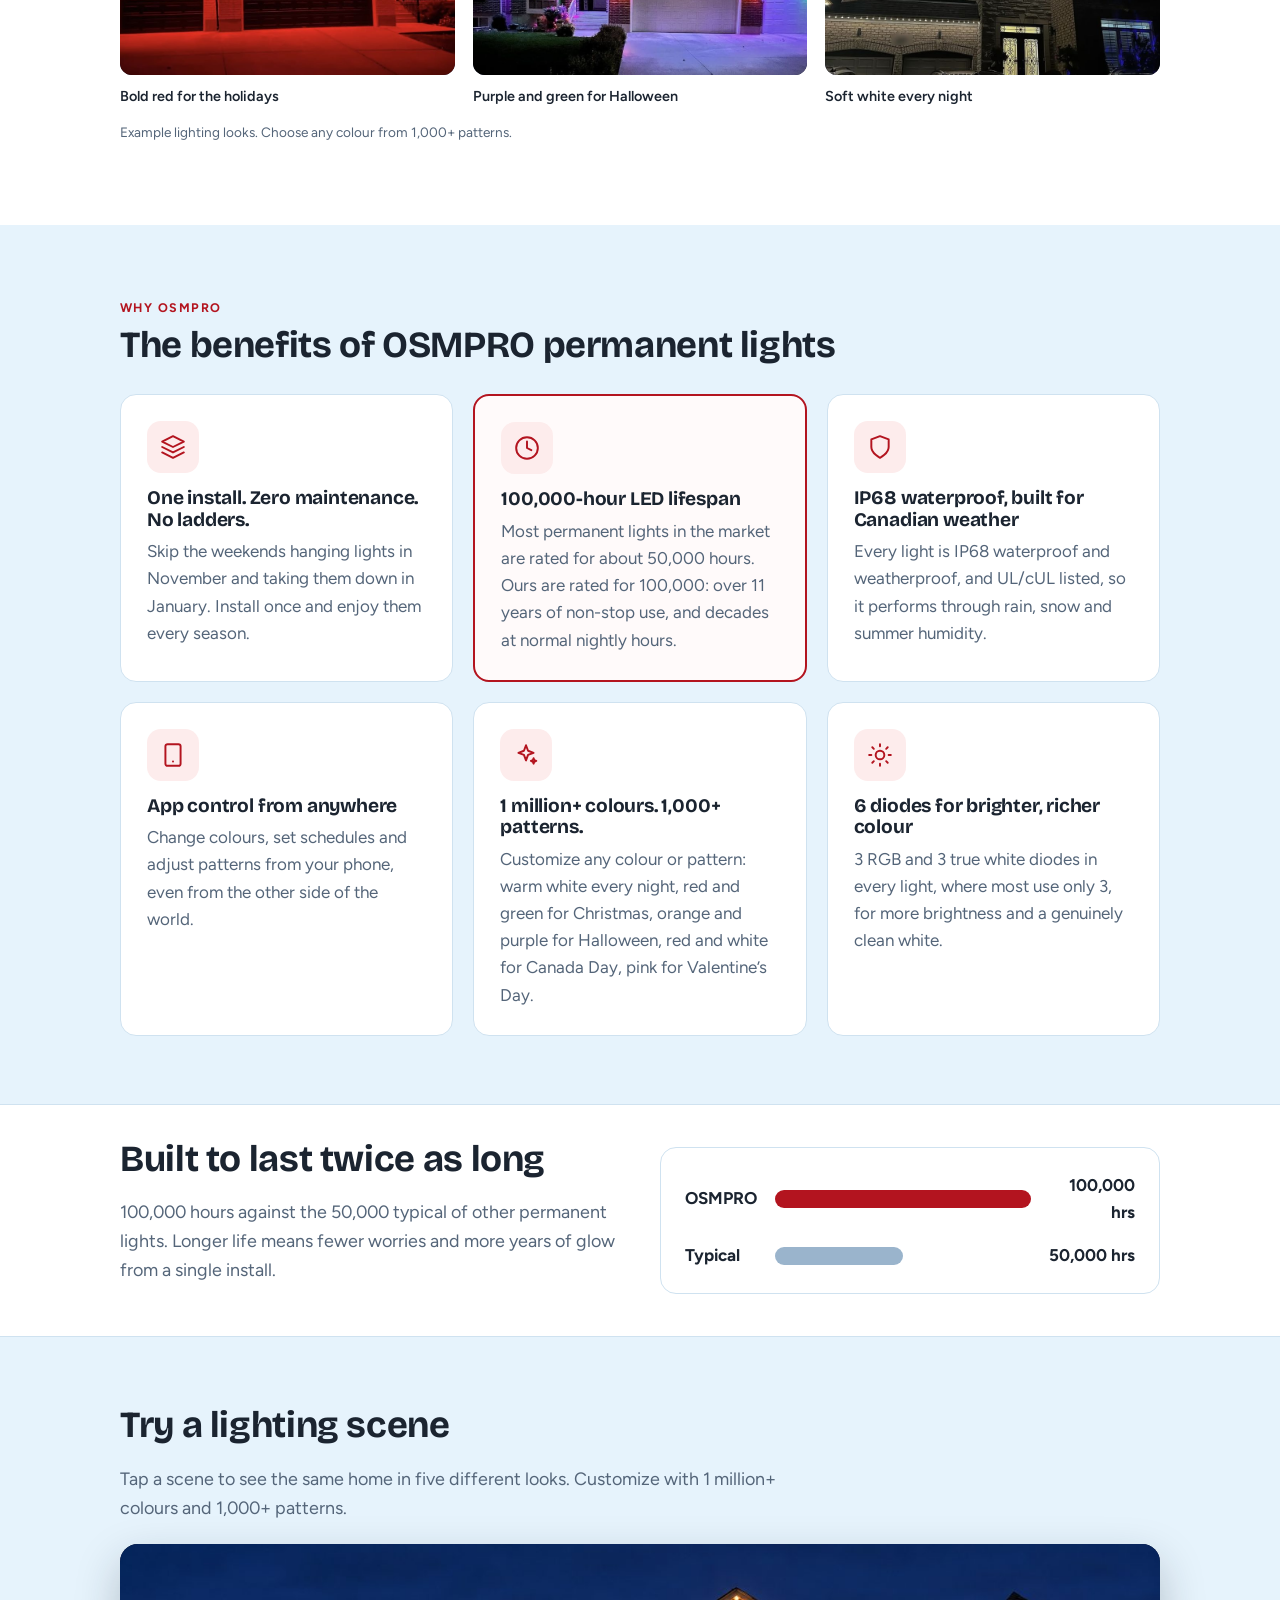
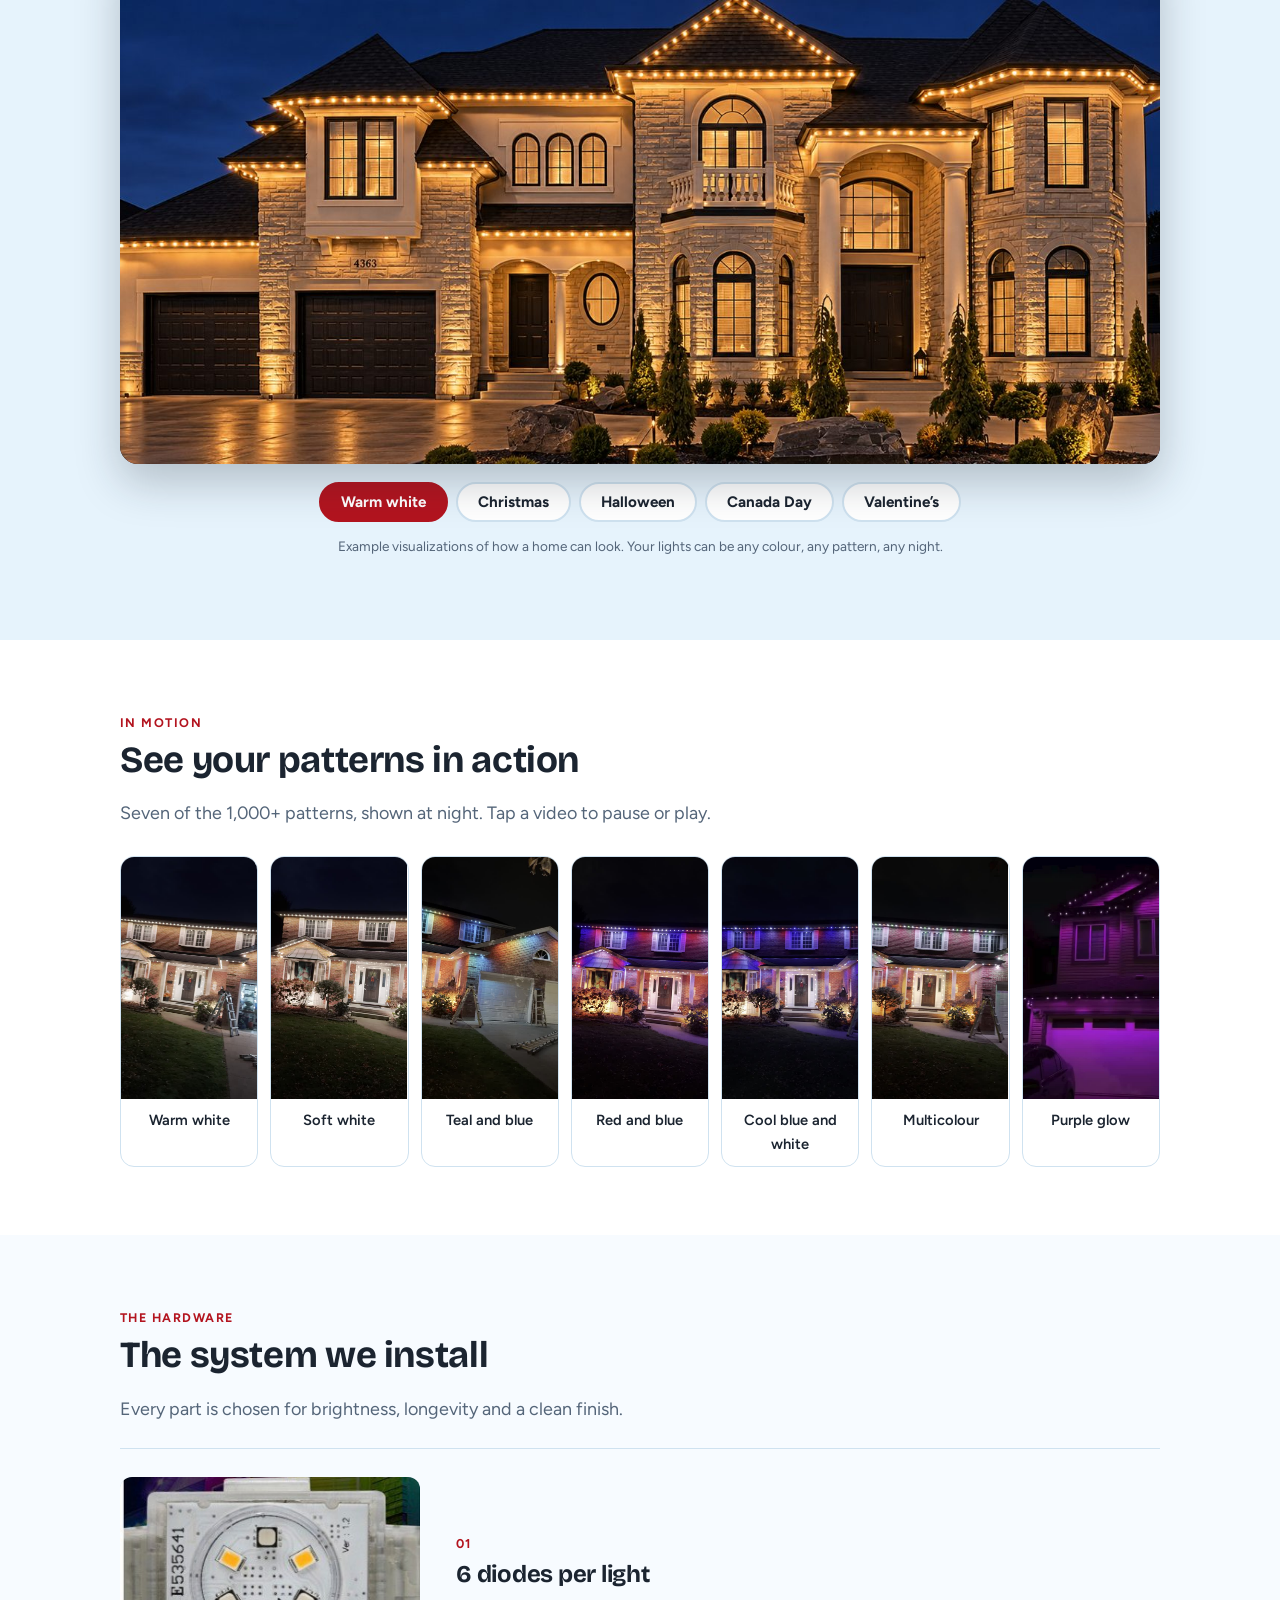
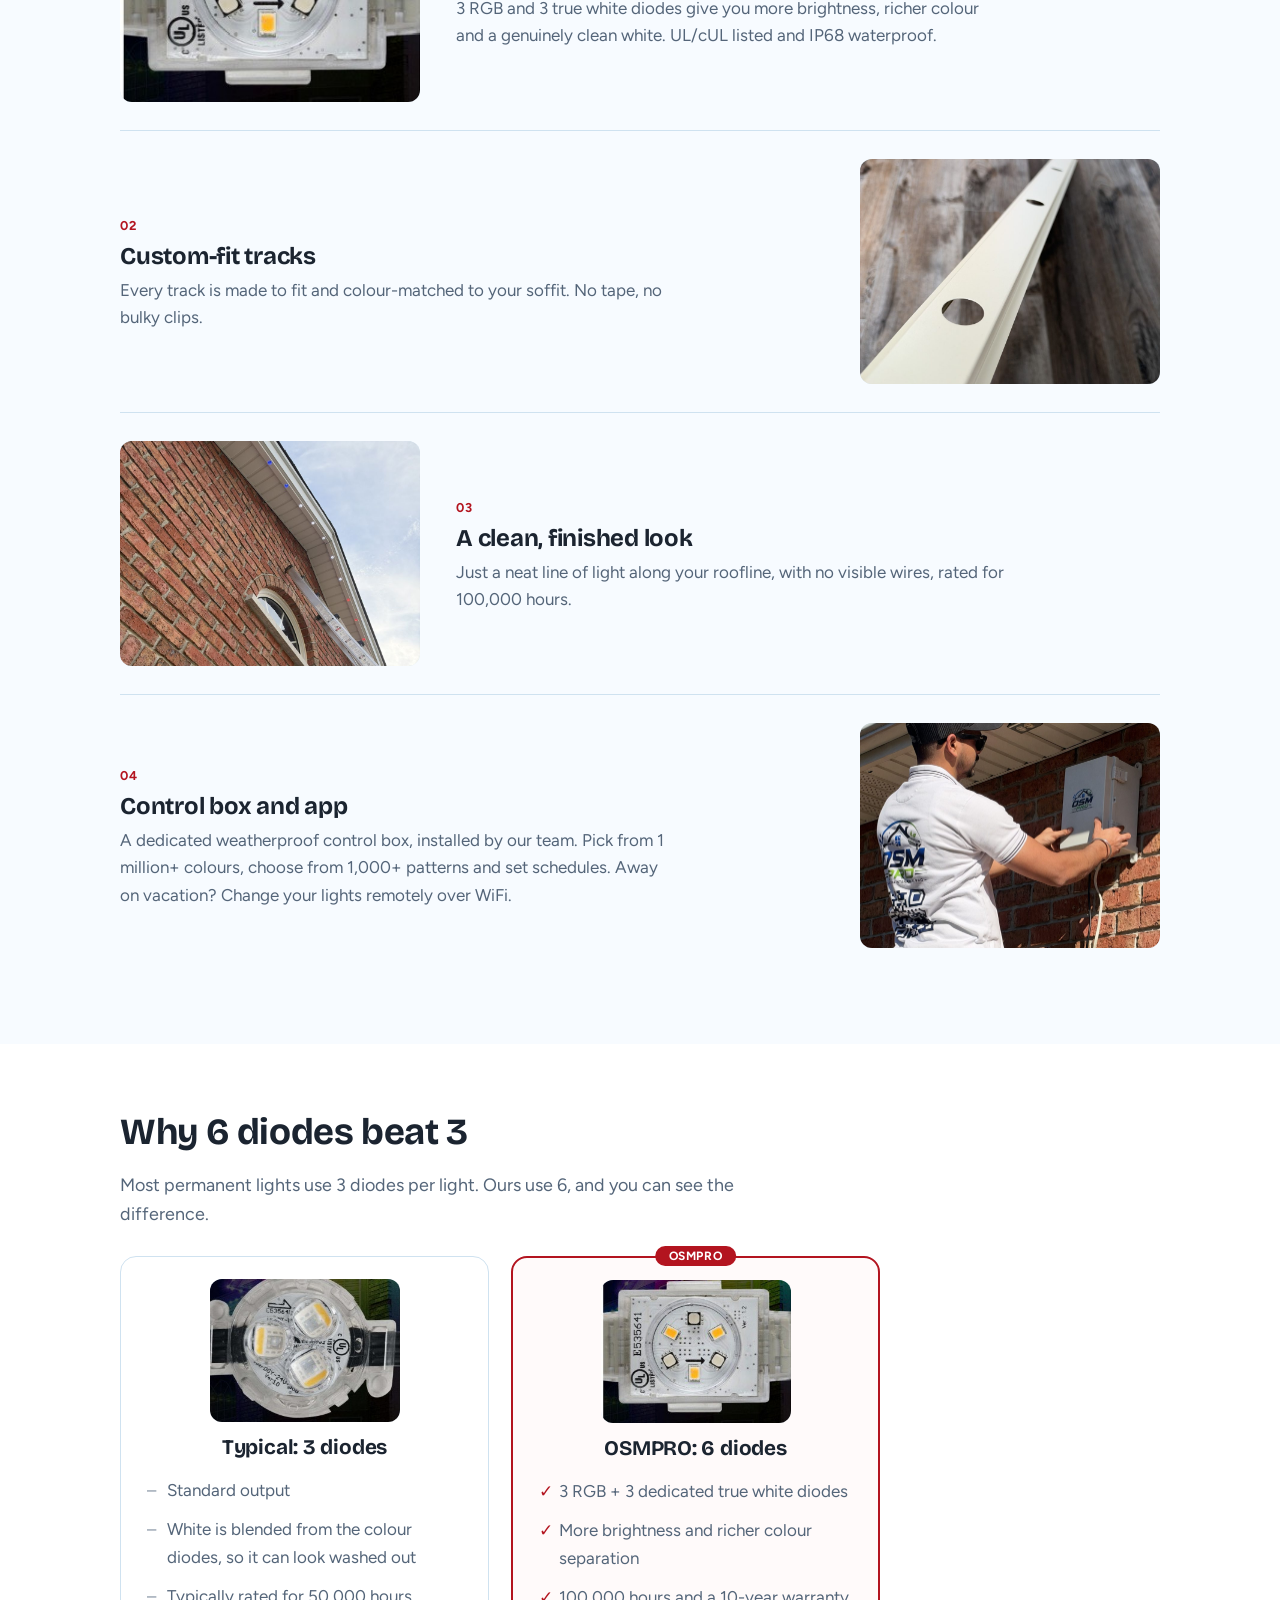
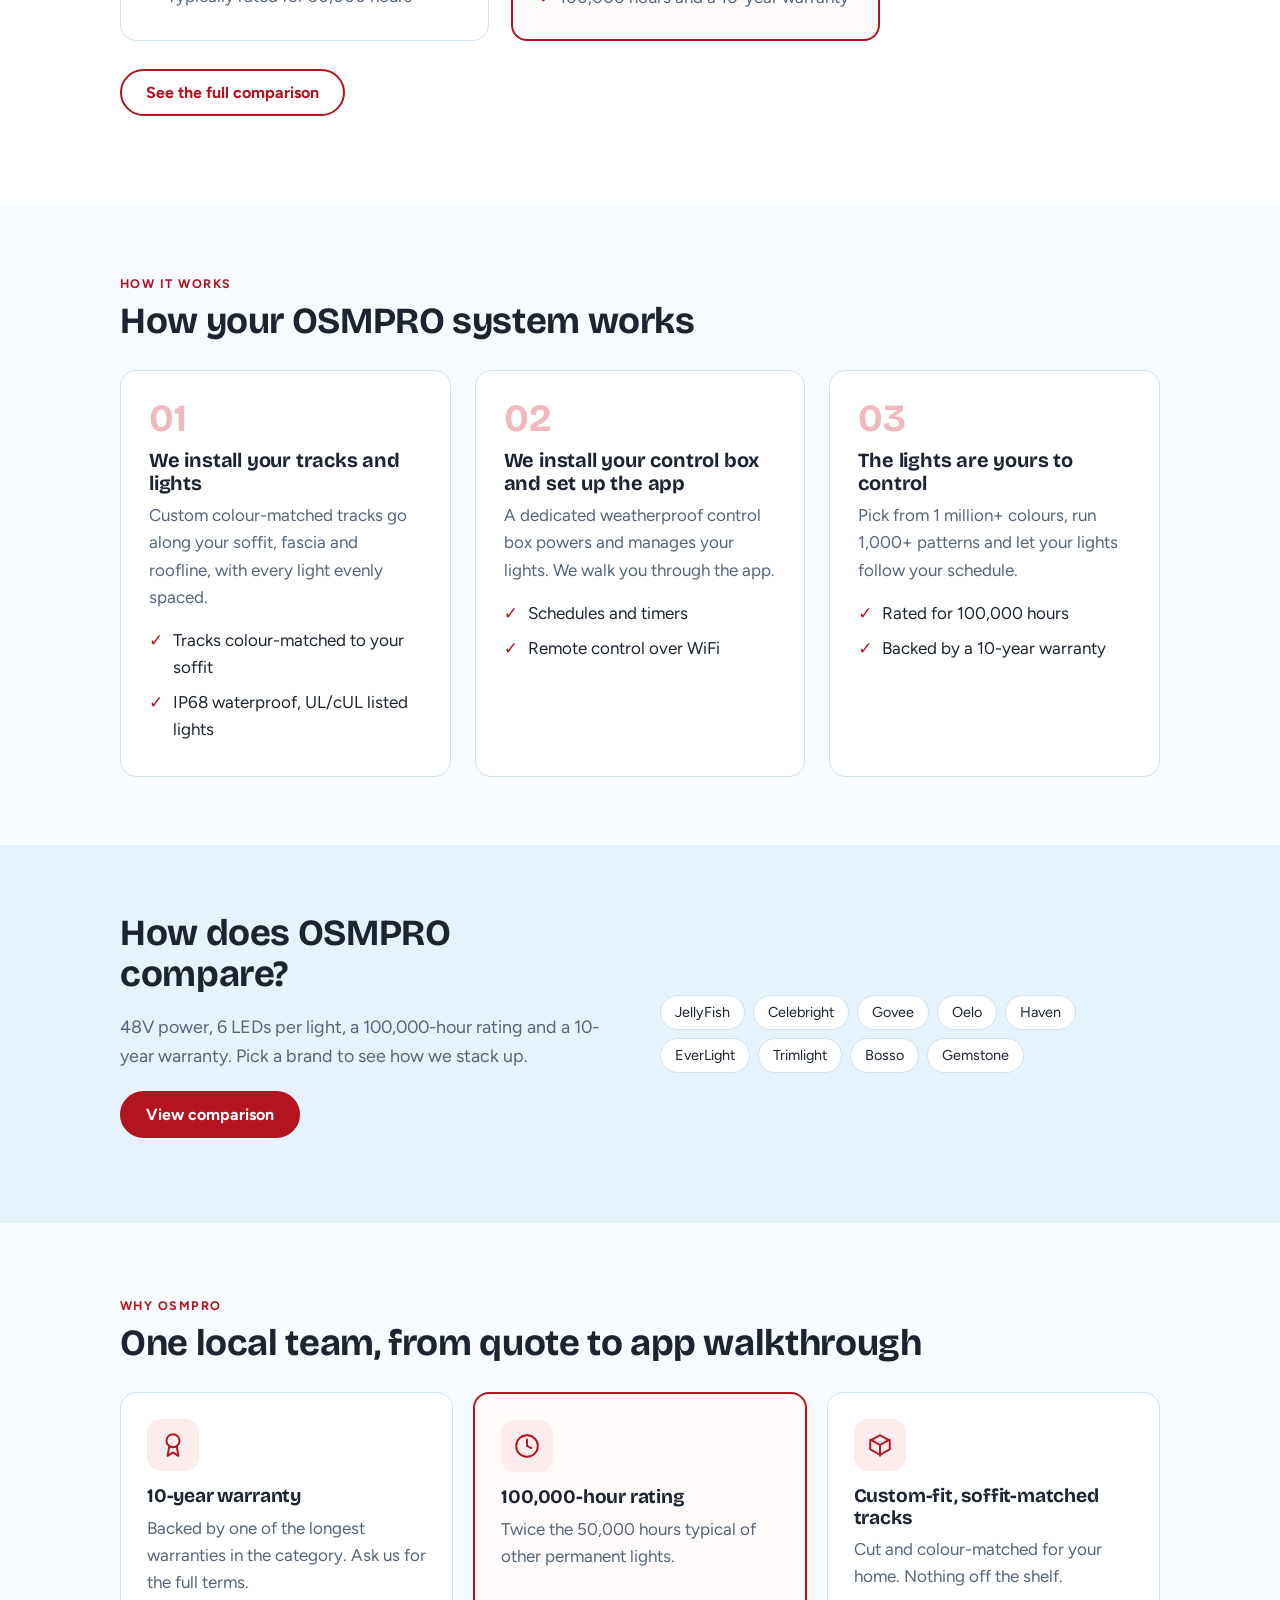
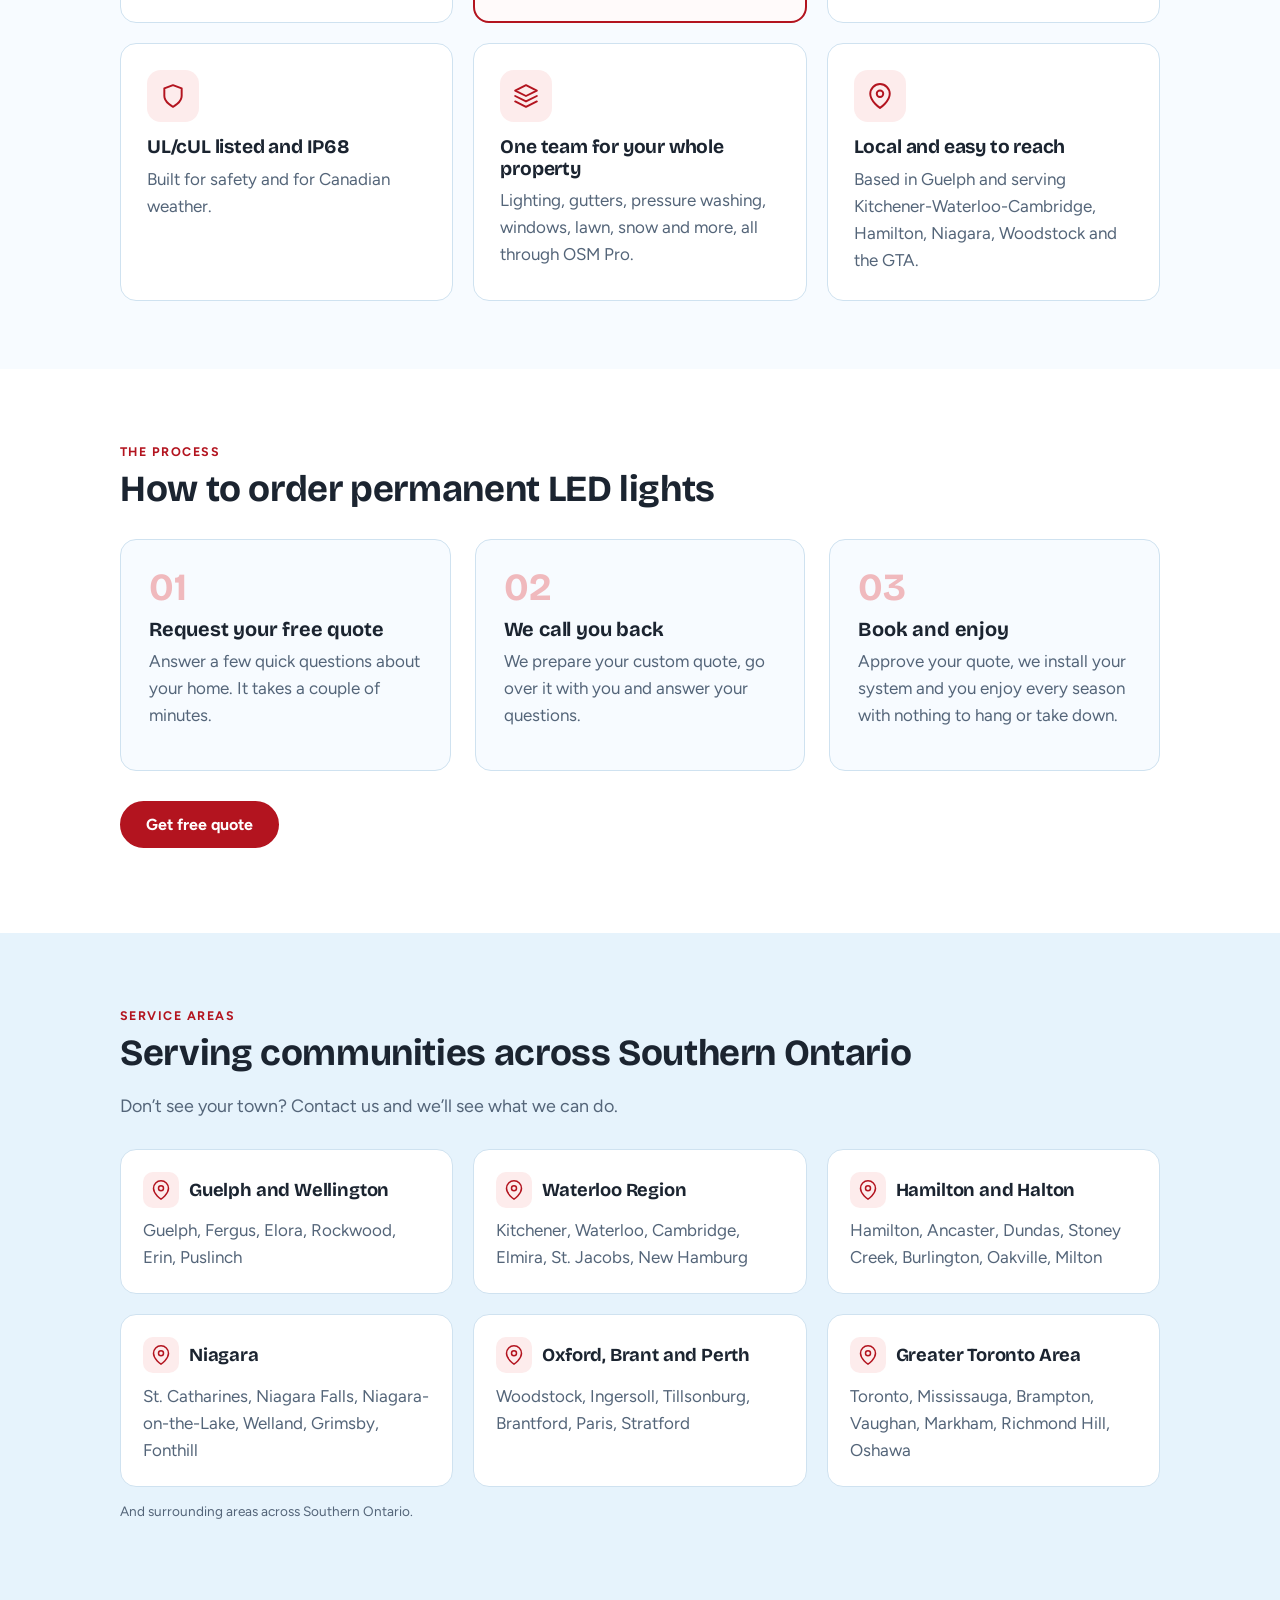
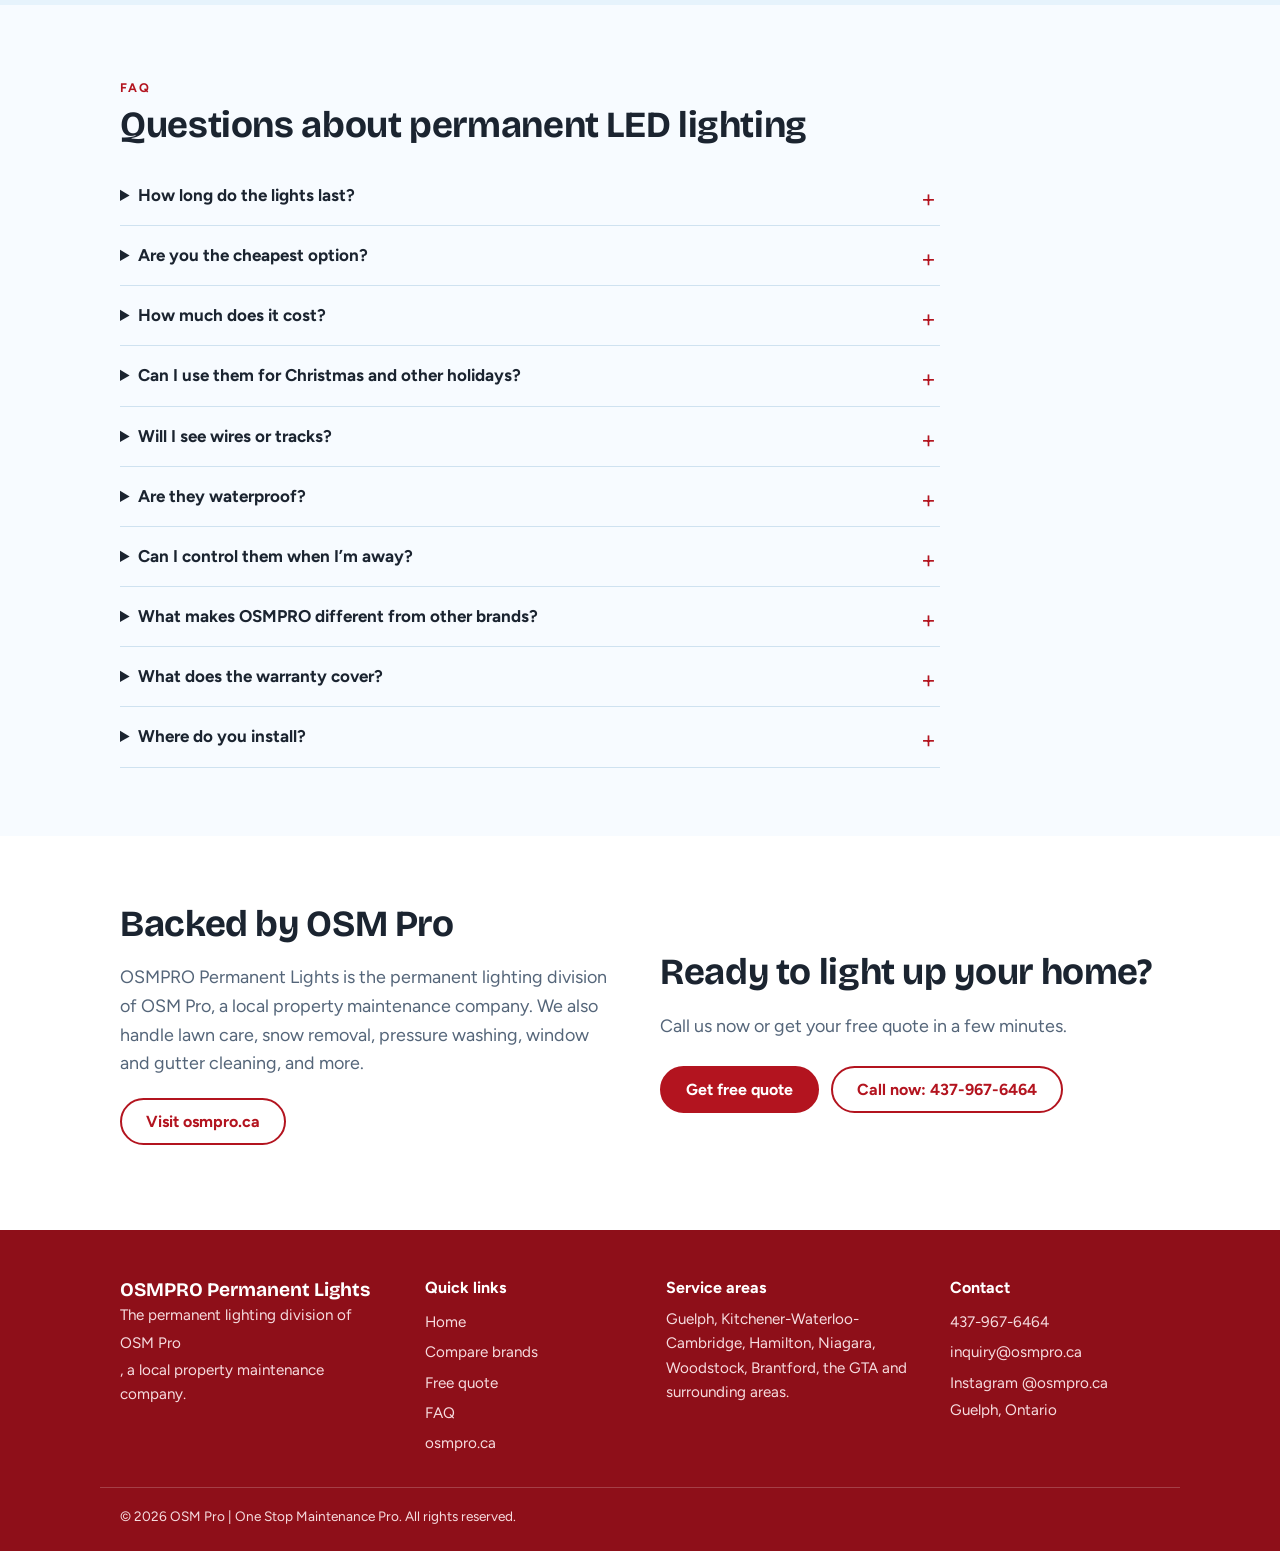
==== commit 0c39e6d8: "Image-based lighting scenes and 1 million+ colours wording" ====
--- a/index.html
+++ b/index.html
@@ -4,32 +4,32 @@
 <main>
 <section class="hero"><div class="wrap"><div><span class="eyebrow">Premium permanent LED lighting</span><h1>One install. Every holiday. Every night.</h1><p class="lead">OSMPRO supplies and installs permanent outdoor LED lights for homes and businesses across Guelph, Kitchener-Waterloo-Cambridge, Hamilton, Niagara, Woodstock and the GTA. Rated for 100,000 hours, twice the 50,000 hours typical of other permanent lights.</p><div class="cta-row"><a class="btn" href="quote.html">Get free quote</a><a class="btn ghost" href="tel:+14379676464">Call now: 437-967-6464</a></div><p class="fine">Free and no obligation. We’ll prepare your custom quote and call you back. <a href="compare.html" style="text-decoration:underline">See how we compare</a>.</p></div>
 <figure class="vframe"><video autoplay muted loop playsinline preload="auto" poster="images/hero-poster.jpg" aria-label="A home lit with OSMPRO permanent lights at night"><source src="images/hero-bg.mp4" type="video/mp4"></video></figure></div></section>
-<section class="statband"><div class="wrap stats"><div><b>100,000 hrs</b>LED lifespan, double the typical 50,000</div><div><b>6 LEDs</b>per light: 3 RGB + 3 true white</div><div><b>10 years</b>warranty</div><div><b>48V</b>system for steady power</div><div><b>100%</b>app controlled</div></div></section>
+<section class="statband"><div class="wrap stats"><div><b>100,000 hrs</b>LED lifespan, double the typical 50,000</div><div><b>6 LEDs</b>per light: 3 RGB + 3 true white</div><div><b>10 years</b>warranty</div><div><b>48V</b>system for steady power</div><div><b>1M+</b>colours and 1,000+ patterns to customize</div><div><b>100%</b>app controlled</div></div></section>
 <section class="statement"><div class="wrap"><span class="eyebrow">Our promise</span><h2>We don’t compete on price.<br>We compete on quality.</h2><p>We don’t install cheap systems. Every OSMPRO installation uses premium parts: 6 diodes per light, a 100,000-hour rating, a 48V system, UL/cUL listed and IP68 waterproof lights, backed by a 10-year warranty.</p><div class="cta-row" style="justify-content:center"><a class="btn" href="quote.html">Get free quote</a><a class="btn ghost" href="tel:+14379676464">Call now: 437-967-6464</a></div></div></section>
-<section><div class="wrap two"><div class="rv"><span class="eyebrow">What is it</span><h2>What is permanent outdoor lighting?</h2><p class="lead">A year-round LED system installed once along your roofline, soffits or fascia. No seasonal installs, no ladders and no takedown.</p><p class="lead" style="margin-top:14px">Your lights sit in a custom-fit track colour-matched to your soffit, so they are virtually invisible by day and glow in any colour you choose at night. Everything is controlled from an app, with schedules, 1,000+ patterns and remote access over WiFi.</p><p style="margin-top:22px"><a class="btn" href="quote.html">Get free quote</a></p></div><div class="rv"><figure class="ph" data-label="A home with permanent white LED lights along the roofline at night"><img src="images/look-grey-white.jpg" alt="A home with permanent white LED lights along the roofline at night" loading="lazy" onerror="this.style.display='none'"></figure></div></div></section>
+<section><div class="wrap two"><div class="rv"><span class="eyebrow">What is it</span><h2>What is permanent outdoor lighting?</h2><p class="lead">A year-round LED system installed once along your roofline, soffits or fascia. No seasonal installs, no ladders and no takedown.</p><p class="lead" style="margin-top:14px">Your lights sit in a custom-fit track colour-matched to your soffit, so they are virtually invisible by day and glow in any colour you choose at night. Everything is controlled from an app, with schedules, 1,000+ patterns, 1 million+ customizable colours and remote access over WiFi.</p><p style="margin-top:22px"><a class="btn" href="quote.html">Get free quote</a></p></div><div class="rv"><figure class="ph" data-label="A home with permanent white LED lights along the roofline at night"><img src="images/look-grey-white.jpg" alt="A home with permanent white LED lights along the roofline at night" loading="lazy" onerror="this.style.display='none'"></figure></div></div></section>
 <section class="alt"><div class="wrap"><span class="eyebrow">One system</span><h2>Endless ways to use your lights</h2><p class="lead">From Christmas to everyday curb appeal, one OSMPRO system works all year.</p><div class="bgrid">
 <div class="bn rv"><span class="icn"><svg viewBox="0 0 24 24" width="26" height="26" fill="none" stroke="currentColor" stroke-width="1.8" stroke-linecap="round" stroke-linejoin="round" aria-hidden="true"><polyline points="20 12 20 22 4 22 4 12"/><rect x="2" y="7" width="20" height="5"/><line x1="12" y1="22" x2="12" y2="7"/><path d="M12 7H7.5a2.5 2.5 0 010-5C11 2 12 7 12 7z"/><path d="M12 7h4.5a2.5 2.5 0 000-5C13 2 12 7 12 7z"/></svg></span><h3>Permanent Christmas lights</h3><p>Light up your home every December without ladders, tangled strings or a January takedown.</p></div><div class="bn rv"><span class="icn"><svg viewBox="0 0 24 24" width="26" height="26" fill="none" stroke="currentColor" stroke-width="1.8" stroke-linecap="round" stroke-linejoin="round" aria-hidden="true"><rect x="3" y="4" width="18" height="18" rx="2"/><line x1="16" y1="2" x2="16" y2="6"/><line x1="8" y1="2" x2="8" y2="6"/><line x1="3" y1="10" x2="21" y2="10"/></svg></span><h3>Holidays and events</h3><p>Diwali, Halloween, New Year’s Eve, Canada Day, Easter, birthdays, parties and game day: one tap changes the whole house.</p></div><div class="bn rv"><span class="icn"><svg viewBox="0 0 24 24" width="26" height="26" fill="none" stroke="currentColor" stroke-width="1.8" stroke-linecap="round" stroke-linejoin="round" aria-hidden="true"><path d="M21 12.8A9 9 0 1111.2 3a7 7 0 009.8 9.8z"/></svg></span><h3>Smart exterior lighting</h3><p>Set timers, schedule sunset lighting and add everyday glow and visibility around your home.</p></div><div class="bn rv"><span class="icn"><svg viewBox="0 0 24 24" width="26" height="26" fill="none" stroke="currentColor" stroke-width="1.8" stroke-linecap="round" stroke-linejoin="round" aria-hidden="true"><path d="M3 10l9-7 9 7v10a2 2 0 01-2 2H5a2 2 0 01-2-2z"/><polyline points="9 22 9 12 15 12 15 22"/></svg></span><h3>Permanent soffit lighting</h3><p>Track lights sit in your soffit for a clean, built-in look that highlights your home’s exterior.</p></div><div class="bn rv"><span class="icn"><svg viewBox="0 0 24 24" width="26" height="26" fill="none" stroke="currentColor" stroke-width="1.8" stroke-linecap="round" stroke-linejoin="round" aria-hidden="true"><rect x="3" y="3" width="7" height="7"/><rect x="14" y="3" width="7" height="7"/><rect x="14" y="14" width="7" height="7"/><rect x="3" y="14" width="7" height="7"/></svg></span><h3>Architectural lighting</h3><p>Highlight your roofline, peaks and features with lights that blend into the house during the day.</p></div><div class="bn rv"><span class="icn"><svg viewBox="0 0 24 24" width="26" height="26" fill="none" stroke="currentColor" stroke-width="1.8" stroke-linecap="round" stroke-linejoin="round" aria-hidden="true"><path d="M5 12.55a11 11 0 0114 0M1.42 9a16 16 0 0121.16 0M8.53 16.11a6 6 0 016.95 0"/><line x1="12" y1="20" x2="12.01" y2="20"/></svg></span><h3>App-controlled track lighting</h3><p>Control colours, brightness and schedules from your phone, at home or away.</p></div></div>
 <h3 style="margin-top:44px">One system, endless looks</h3><div class="looks"><figure class="rv"><div class="ph"><img src="images/look-red.jpg" alt="A home with red permanent LED lights along the roofline at night" loading="lazy"></div><figcaption>Bold red for the holidays</figcaption></figure><figure class="rv"><div class="ph"><img src="images/look-purple-green.jpg" alt="A home with purple and green permanent LED lights at night" loading="lazy"></div><figcaption>Purple and green for Halloween</figcaption></figure><figure class="rv"><div class="ph"><img src="images/look-warm-stone.jpg" alt="A stone home with warm white permanent LED lights at night" loading="lazy"></div><figcaption>Soft white every night</figcaption></figure></div><p class="fine">Example lighting looks. Choose any colour from 1,000+ patterns.</p></div></section>
 <section class="sky" id="benefits"><div class="wrap"><span class="eyebrow">Why OSMPRO</span><h2>The benefits of OSMPRO permanent lights</h2><div class="bgrid">
-<div class="bn rv"><span class="icn"><svg viewBox="0 0 24 24" width="26" height="26" fill="none" stroke="currentColor" stroke-width="1.8" stroke-linecap="round" stroke-linejoin="round" aria-hidden="true"><polygon points="12 2 2 7 12 12 22 7 12 2"/><polyline points="2 17 12 22 22 17"/><polyline points="2 12 12 17 22 12"/></svg></span><h3>One install. Zero maintenance. No ladders.</h3><p>Skip the weekends hanging lights in November and taking them down in January. Install once and enjoy them every season.</p></div><div class="bn rv hl"><span class="icn"><svg viewBox="0 0 24 24" width="26" height="26" fill="none" stroke="currentColor" stroke-width="1.8" stroke-linecap="round" stroke-linejoin="round" aria-hidden="true"><circle cx="12" cy="12" r="10"/><polyline points="12 6 12 12 16 14"/></svg></span><h3>100,000-hour LED lifespan</h3><p>Most permanent lights in the market are rated for about 50,000 hours. Ours are rated for 100,000: over 11 years of non-stop use, and decades at normal nightly hours.</p></div><div class="bn rv"><span class="icn"><svg viewBox="0 0 24 24" width="26" height="26" fill="none" stroke="currentColor" stroke-width="1.8" stroke-linecap="round" stroke-linejoin="round" aria-hidden="true"><path d="M12 22s8-4 8-10V5l-8-3-8 3v7c0 6 8 10 8 10z"/></svg></span><h3>IP68 waterproof, built for Canadian weather</h3><p>Every light is IP68 waterproof and weatherproof, and UL/cUL listed, so it performs through rain, snow and summer humidity.</p></div><div class="bn rv"><span class="icn"><svg viewBox="0 0 24 24" width="26" height="26" fill="none" stroke="currentColor" stroke-width="1.8" stroke-linecap="round" stroke-linejoin="round" aria-hidden="true"><rect x="5" y="2" width="14" height="20" rx="2"/><line x1="12" y1="18" x2="12.01" y2="18"/></svg></span><h3>App control from anywhere</h3><p>Change colours, set schedules and adjust patterns from your phone, even from the other side of the world.</p></div><div class="bn rv"><span class="icn"><svg viewBox="0 0 24 24" width="26" height="26" fill="none" stroke="currentColor" stroke-width="1.8" stroke-linecap="round" stroke-linejoin="round" aria-hidden="true"><path d="M12 3l1.9 5.1L19 10l-5.1 1.9L12 17l-1.9-5.1L5 10l5.1-1.9z"/><path d="M19 15l.7 1.8L21.5 17.5l-1.8.7L19 20l-.7-1.8-1.8-.7 1.8-.7z"/></svg></span><h3>Any colour. 1,000+ patterns.</h3><p>Warm white every night, red and green for Christmas, orange for Halloween, red and white for Canada Day. Your home is never stuck in one look.</p></div><div class="bn rv"><span class="icn"><svg viewBox="0 0 24 24" width="26" height="26" fill="none" stroke="currentColor" stroke-width="1.8" stroke-linecap="round" stroke-linejoin="round" aria-hidden="true"><circle cx="12" cy="12" r="4"/><path d="M12 2v2M12 20v2M4.9 4.9l1.4 1.4M17.7 17.7l1.4 1.4M2 12h2M20 12h2M4.9 19.1l1.4-1.4M17.7 6.3l1.4-1.4"/></svg></span><h3>6 diodes for brighter, richer colour</h3><p>3 RGB and 3 true white diodes in every light, where most use only 3, for more brightness and a genuinely clean white.</p></div></div></div></section>
+<div class="bn rv"><span class="icn"><svg viewBox="0 0 24 24" width="26" height="26" fill="none" stroke="currentColor" stroke-width="1.8" stroke-linecap="round" stroke-linejoin="round" aria-hidden="true"><polygon points="12 2 2 7 12 12 22 7 12 2"/><polyline points="2 17 12 22 22 17"/><polyline points="2 12 12 17 22 12"/></svg></span><h3>One install. Zero maintenance. No ladders.</h3><p>Skip the weekends hanging lights in November and taking them down in January. Install once and enjoy them every season.</p></div><div class="bn rv hl"><span class="icn"><svg viewBox="0 0 24 24" width="26" height="26" fill="none" stroke="currentColor" stroke-width="1.8" stroke-linecap="round" stroke-linejoin="round" aria-hidden="true"><circle cx="12" cy="12" r="10"/><polyline points="12 6 12 12 16 14"/></svg></span><h3>100,000-hour LED lifespan</h3><p>Most permanent lights in the market are rated for about 50,000 hours. Ours are rated for 100,000: over 11 years of non-stop use, and decades at normal nightly hours.</p></div><div class="bn rv"><span class="icn"><svg viewBox="0 0 24 24" width="26" height="26" fill="none" stroke="currentColor" stroke-width="1.8" stroke-linecap="round" stroke-linejoin="round" aria-hidden="true"><path d="M12 22s8-4 8-10V5l-8-3-8 3v7c0 6 8 10 8 10z"/></svg></span><h3>IP68 waterproof, built for Canadian weather</h3><p>Every light is IP68 waterproof and weatherproof, and UL/cUL listed, so it performs through rain, snow and summer humidity.</p></div><div class="bn rv"><span class="icn"><svg viewBox="0 0 24 24" width="26" height="26" fill="none" stroke="currentColor" stroke-width="1.8" stroke-linecap="round" stroke-linejoin="round" aria-hidden="true"><rect x="5" y="2" width="14" height="20" rx="2"/><line x1="12" y1="18" x2="12.01" y2="18"/></svg></span><h3>App control from anywhere</h3><p>Change colours, set schedules and adjust patterns from your phone, even from the other side of the world.</p></div><div class="bn rv"><span class="icn"><svg viewBox="0 0 24 24" width="26" height="26" fill="none" stroke="currentColor" stroke-width="1.8" stroke-linecap="round" stroke-linejoin="round" aria-hidden="true"><path d="M12 3l1.9 5.1L19 10l-5.1 1.9L12 17l-1.9-5.1L5 10l5.1-1.9z"/><path d="M19 15l.7 1.8L21.5 17.5l-1.8.7L19 20l-.7-1.8-1.8-.7 1.8-.7z"/></svg></span><h3>1 million+ colours. 1,000+ patterns.</h3><p>Customize any colour or pattern: warm white every night, red and green for Christmas, orange and purple for Halloween, red and white for Canada Day, pink for Valentine’s Day.</p></div><div class="bn rv"><span class="icn"><svg viewBox="0 0 24 24" width="26" height="26" fill="none" stroke="currentColor" stroke-width="1.8" stroke-linecap="round" stroke-linejoin="round" aria-hidden="true"><circle cx="12" cy="12" r="4"/><path d="M12 2v2M12 20v2M4.9 4.9l1.4 1.4M17.7 17.7l1.4 1.4M2 12h2M20 12h2M4.9 19.1l1.4-1.4M17.7 6.3l1.4-1.4"/></svg></span><h3>6 diodes for brighter, richer colour</h3><p>3 RGB and 3 true white diodes in every light, where most use only 3, for more brightness and a genuinely clean white.</p></div></div></div></section>
 <section class="statband"><div class="wrap"><div class="two"><div class="rv"><h2>Built to last twice as long</h2><p class="lead">100,000 hours against the 50,000 typical of other permanent lights. Longer life means fewer worries and more years of glow from a single install.</p></div><div class="lifebar rv" role="img" aria-label="OSMPRO is rated for 100,000 hours; typical lights about 50,000 hours"><div><span>OSMPRO</span><i style="width:100%"></i><b>100,000 hrs</b></div><div class="o"><span>Typical</span><i style="width:50%"></i><b>50,000 hrs</b></div></div></div></div></section>
-<section class="sky" id="scenes"><div class="wrap"><h2>Try a lighting scene</h2><p class="lead">Tap a scene to see how your roofline could look.</p><div class="night" style="margin-top:20px"><svg id="roof" class="roof" viewBox="0 0 1000 150" role="img" aria-label="Roofline with permanent lights. Choose a scene below to change the colours."><polygon points="40,125 500,25 960,125 960,150 40,150" fill="#0e1014"/></svg><div class="scenes" role="group" aria-label="Try a lighting scene"></div></div></div></section>
+<section class="sky" id="scenes"><div class="wrap"><h2>Try a lighting scene</h2><p class="lead">Tap a scene to see the same home in five different looks. Customize with 1 million+ colours and 1,000+ patterns.</p><div class="sceneview"><img class="on" src="images/scene-warm.jpg" alt="A stone home with warm white permanent LED lights along the roofline" data-name="Warm white"><img src="images/scene-christmas.jpg" alt="The same home with red and green Christmas lights" data-name="Christmas" loading="lazy"><img src="images/scene-halloween.jpg" alt="The same home with orange and purple Halloween lights" data-name="Halloween" loading="lazy"><img src="images/scene-canada.jpg" alt="The same home with red and white Canada Day lights" data-name="Canada Day" loading="lazy"><img src="images/scene-valentine.jpg" alt="The same home with pink Valentine’s Day lights" data-name="Valentine’s" loading="lazy"></div><div class="scenes" role="group" aria-label="Try a lighting scene"></div><p class="fine" style="text-align:center">Example visualizations of how a home can look. Your lights can be any colour, any pattern, any night.</p></div></section>
 <section class="alt" id="patterns"><div class="wrap"><span class="eyebrow">In motion</span><h2>See your patterns in action</h2><p class="lead">Seven of the 1,000+ patterns, shown at night. Tap a video to pause or play.</p><div class="pgrid"><figure class="pv rv"><video muted loop playsinline preload="none" poster="images/pattern-1.jpg" aria-label="Warm white pattern on a home at night"><source src="images/pattern-1.mp4" type="video/mp4"></video><figcaption>Warm white</figcaption></figure><figure class="pv rv"><video muted loop playsinline preload="none" poster="images/pattern-2.jpg" aria-label="Soft white pattern on a home at night"><source src="images/pattern-2.mp4" type="video/mp4"></video><figcaption>Soft white</figcaption></figure><figure class="pv rv"><video muted loop playsinline preload="none" poster="images/pattern-3.jpg" aria-label="Teal and blue pattern on a home at night"><source src="images/pattern-3.mp4" type="video/mp4"></video><figcaption>Teal and blue</figcaption></figure><figure class="pv rv"><video muted loop playsinline preload="none" poster="images/pattern-4.jpg" aria-label="Red and blue pattern on a home at night"><source src="images/pattern-4.mp4" type="video/mp4"></video><figcaption>Red and blue</figcaption></figure><figure class="pv rv"><video muted loop playsinline preload="none" poster="images/pattern-5.jpg" aria-label="Cool blue and white pattern on a home at night"><source src="images/pattern-5.mp4" type="video/mp4"></video><figcaption>Cool blue and white</figcaption></figure><figure class="pv rv"><video muted loop playsinline preload="none" poster="images/pattern-6.jpg" aria-label="Multicolour pattern on a home at night"><source src="images/pattern-6.mp4" type="video/mp4"></video><figcaption>Multicolour</figcaption></figure><figure class="pv rv"><video muted loop playsinline preload="none" poster="images/pattern-7.jpg" aria-label="Purple glow pattern on a home at night"><source src="images/pattern-7.mp4" type="video/mp4"></video><figcaption>Purple glow</figcaption></figure></div></div></section>
 <section id="products"><div class="wrap"><span class="eyebrow">The hardware</span><h2>The system we install</h2><p class="lead">Every part is chosen for brightness, longevity and a clean finish.</p><div class="rows">
-<div class="row2 rv"><figure class="ph" data-label="OSMPRO 6-diode light up close"><img src="images/product-lights.jpg" alt="OSMPRO 6-diode light up close" loading="lazy" onerror="this.style.display='none'"></figure><div><span class="tag">01</span><h3>6 diodes per light</h3><p>3 RGB and 3 true white diodes give you more brightness, richer colour and a genuinely clean white. UL/cUL listed and IP68 waterproof.</p></div></div><div class="row2 rv"><figure class="ph" data-label="Custom-fit track colour-matched to the soffit"><img src="images/product-track.jpg" alt="Custom-fit track colour-matched to the soffit" loading="lazy" onerror="this.style.display='none'"></figure><div><span class="tag">02</span><h3>Custom-fit tracks</h3><p>Every track is made to fit and colour-matched to your soffit. No tape, no bulky clips.</p></div></div><div class="row2 rv"><figure class="ph" data-label="Permanent lights set neatly into a home’s soffit"><img src="images/soffit-closeup.jpg" alt="Permanent lights set neatly into a home’s soffit" loading="lazy" onerror="this.style.display='none'"></figure><div><span class="tag">03</span><h3>A clean, finished look</h3><p>Just a neat line of light along your roofline, with no visible wires, rated for 100,000 hours.</p></div></div><div class="row2 rv"><figure class="ph" data-label="Our team installing the OSMPRO control box on a home"><img src="images/install-controller.jpg" alt="Our team installing the OSMPRO control box on a home" loading="lazy" onerror="this.style.display='none'"></figure><div><span class="tag">04</span><h3>Control box and app</h3><p>A dedicated weatherproof control box, installed by our team. Pick any colour, choose from 1,000+ patterns and set schedules. Away on vacation? Change your lights remotely over WiFi.</p></div></div></div></div></section>
+<div class="row2 rv"><figure class="ph" data-label="OSMPRO 6-diode light up close"><img src="images/product-lights.jpg" alt="OSMPRO 6-diode light up close" loading="lazy" onerror="this.style.display='none'"></figure><div><span class="tag">01</span><h3>6 diodes per light</h3><p>3 RGB and 3 true white diodes give you more brightness, richer colour and a genuinely clean white. UL/cUL listed and IP68 waterproof.</p></div></div><div class="row2 rv"><figure class="ph" data-label="Custom-fit track colour-matched to the soffit"><img src="images/product-track.jpg" alt="Custom-fit track colour-matched to the soffit" loading="lazy" onerror="this.style.display='none'"></figure><div><span class="tag">02</span><h3>Custom-fit tracks</h3><p>Every track is made to fit and colour-matched to your soffit. No tape, no bulky clips.</p></div></div><div class="row2 rv"><figure class="ph" data-label="Permanent lights set neatly into a home’s soffit"><img src="images/soffit-closeup.jpg" alt="Permanent lights set neatly into a home’s soffit" loading="lazy" onerror="this.style.display='none'"></figure><div><span class="tag">03</span><h3>A clean, finished look</h3><p>Just a neat line of light along your roofline, with no visible wires, rated for 100,000 hours.</p></div></div><div class="row2 rv"><figure class="ph" data-label="Our team installing the OSMPRO control box on a home"><img src="images/install-controller.jpg" alt="Our team installing the OSMPRO control box on a home" loading="lazy" onerror="this.style.display='none'"></figure><div><span class="tag">04</span><h3>Control box and app</h3><p>A dedicated weatherproof control box, installed by our team. Pick from 1 million+ colours, choose from 1,000+ patterns and set schedules. Away on vacation? Change your lights remotely over WiFi.</p></div></div></div></div></section>
 <section class="alt" id="diodes"><div class="wrap"><h2>Why 6 diodes beat 3</h2><p class="lead">Most permanent lights use 3 diodes per light. Ours use 6, and you can see the difference.</p>
 <div class="vs"><div class="side rv"><div class="ph" data-label="A typical 3-diode light"><img src="images/product-3-diode.jpg" alt="A typical 3-diode light" loading="lazy" onerror="this.style.display='none'"></div><h3>Typical: 3 diodes</h3><ul><li>Standard output</li><li>White is blended from the colour diodes, so it can look washed out</li><li>Typically rated for 50,000 hours</li></ul></div>
 <div class="side us rv"><span class="flag">OSMPRO</span><div class="ph" data-label="OSMPRO 6-diode light"><img src="images/product-lights.jpg" alt="OSMPRO 6-diode light" loading="lazy" onerror="this.style.display='none'"></div><h3>OSMPRO: 6 diodes</h3><ul><li>3 RGB + 3 dedicated true white diodes</li><li>More brightness and richer colour separation</li><li>100,000 hours and a 10-year warranty</li></ul></div></div>
 <p style="margin-top:28px"><a class="btn ghost" href="compare.html">See the full comparison</a></p></div></section>
 <section id="how"><div class="wrap"><span class="eyebrow">How it works</span><h2>How your OSMPRO system works</h2><div class="steps3">
-<div class="st rv"><span class="num">01</span><h3>We install your tracks and lights</h3><p>Custom colour-matched tracks go along your soffit, fascia and roofline, with every light evenly spaced.</p><ul><li>Tracks colour-matched to your soffit</li><li>IP68 waterproof, UL/cUL listed lights</li></ul></div><div class="st rv"><span class="num">02</span><h3>We install your control box and set up the app</h3><p>A dedicated weatherproof control box powers and manages your lights. We walk you through the app.</p><ul><li>Schedules and timers</li><li>Remote control over WiFi</li></ul></div><div class="st rv"><span class="num">03</span><h3>The lights are yours to control</h3><p>Pick any colour, run 1,000+ patterns and let your lights follow your schedule.</p><ul><li>Rated for 100,000 hours</li><li>Backed by a 10-year warranty</li></ul></div></div></div></section>
+<div class="st rv"><span class="num">01</span><h3>We install your tracks and lights</h3><p>Custom colour-matched tracks go along your soffit, fascia and roofline, with every light evenly spaced.</p><ul><li>Tracks colour-matched to your soffit</li><li>IP68 waterproof, UL/cUL listed lights</li></ul></div><div class="st rv"><span class="num">02</span><h3>We install your control box and set up the app</h3><p>A dedicated weatherproof control box powers and manages your lights. We walk you through the app.</p><ul><li>Schedules and timers</li><li>Remote control over WiFi</li></ul></div><div class="st rv"><span class="num">03</span><h3>The lights are yours to control</h3><p>Pick from 1 million+ colours, run 1,000+ patterns and let your lights follow your schedule.</p><ul><li>Rated for 100,000 hours</li><li>Backed by a 10-year warranty</li></ul></div></div></div></section>
 <section class="sky"><div class="wrap two"><div class="rv"><h2>How does OSMPRO compare?</h2><p class="lead">48V power, 6 LEDs per light, a 100,000-hour rating and a 10-year warranty. Pick a brand to see how we stack up.</p><p style="margin-top:20px"><a class="btn" href="compare.html">View comparison</a></p></div><div class="chips rv"><a href="compare.html#jellyfish">JellyFish</a><a href="compare.html#celebright">Celebright</a><a href="compare.html#govee">Govee</a><a href="compare.html#oelo">Oelo</a><a href="compare.html#haven">Haven</a><a href="compare.html#everlight">EverLight</a><a href="compare.html#trimlight">Trimlight</a><a href="compare.html#bosso">Bosso</a><a href="compare.html#gemstone">Gemstone</a></div></div></section>
 <section><div class="wrap"><span class="eyebrow">Why OSMPRO</span><h2>One local team, from quote to app walkthrough</h2><div class="bgrid">
 <div class="bn rv"><span class="icn"><svg viewBox="0 0 24 24" width="26" height="26" fill="none" stroke="currentColor" stroke-width="1.8" stroke-linecap="round" stroke-linejoin="round" aria-hidden="true"><circle cx="12" cy="8" r="6"/><path d="M15.5 13.5L17 22l-5-3-5 3 1.5-8.5"/></svg></span><h3>10-year warranty</h3><p>Backed by one of the longest warranties in the category. Ask us for the full terms.</p></div><div class="bn rv hl"><span class="icn"><svg viewBox="0 0 24 24" width="26" height="26" fill="none" stroke="currentColor" stroke-width="1.8" stroke-linecap="round" stroke-linejoin="round" aria-hidden="true"><circle cx="12" cy="12" r="10"/><polyline points="12 6 12 12 16 14"/></svg></span><h3>100,000-hour rating</h3><p>Twice the 50,000 hours typical of other permanent lights.</p></div><div class="bn rv"><span class="icn"><svg viewBox="0 0 24 24" width="26" height="26" fill="none" stroke="currentColor" stroke-width="1.8" stroke-linecap="round" stroke-linejoin="round" aria-hidden="true"><path d="M21 16V8l-9-5-9 5v8l9 5z"/><polyline points="3.3 7 12 12 20.7 7"/><line x1="12" y1="22" x2="12" y2="12"/></svg></span><h3>Custom-fit, soffit-matched tracks</h3><p>Cut and colour-matched for your home. Nothing off the shelf.</p></div><div class="bn rv"><span class="icn"><svg viewBox="0 0 24 24" width="26" height="26" fill="none" stroke="currentColor" stroke-width="1.8" stroke-linecap="round" stroke-linejoin="round" aria-hidden="true"><path d="M12 22s8-4 8-10V5l-8-3-8 3v7c0 6 8 10 8 10z"/></svg></span><h3>UL/cUL listed and IP68</h3><p>Built for safety and for Canadian weather.</p></div><div class="bn rv"><span class="icn"><svg viewBox="0 0 24 24" width="26" height="26" fill="none" stroke="currentColor" stroke-width="1.8" stroke-linecap="round" stroke-linejoin="round" aria-hidden="true"><polygon points="12 2 2 7 12 12 22 7 12 2"/><polyline points="2 17 12 22 22 17"/><polyline points="2 12 12 17 22 12"/></svg></span><h3>One team for your whole property</h3><p>Lighting, gutters, pressure washing, windows, lawn, snow and more, all through OSM Pro.</p></div><div class="bn rv"><span class="icn"><svg viewBox="0 0 24 24" width="26" height="26" fill="none" stroke="currentColor" stroke-width="1.8" stroke-linecap="round" stroke-linejoin="round" aria-hidden="true"><path d="M21 10c0 7-9 13-9 13s-9-6-9-13a9 9 0 0118 0z"/><circle cx="12" cy="10" r="3"/></svg></span><h3>Local and easy to reach</h3><p>Based in Guelph and serving Kitchener-Waterloo-Cambridge, Hamilton, Niagara, Woodstock and the GTA.</p></div></div></div></section>
 <section class="alt"><div class="wrap"><span class="eyebrow">The process</span><h2>How to order permanent LED lights</h2><div class="steps3">
 <div class="st rv"><span class="num">01</span><h3>Request your free quote</h3><p>Answer a few quick questions about your home. It takes a couple of minutes.</p><ul></ul></div><div class="st rv"><span class="num">02</span><h3>We call you back</h3><p>We prepare your custom quote, go over it with you and answer your questions.</p><ul></ul></div><div class="st rv"><span class="num">03</span><h3>Book and enjoy</h3><p>Approve your quote, we install your system and you enjoy every season with nothing to hang or take down.</p><ul></ul></div></div><p style="margin-top:30px"><a class="btn" href="quote.html">Get free quote</a></p></div></section>
 <section class="sky" id="areas"><div class="wrap"><span class="eyebrow">Service areas</span><h2>Serving communities across Southern Ontario</h2><p class="lead">Don’t see your town? Contact us and we’ll see what we can do.</p><div class="agrid"><div class="ar rv"><h3><span class="icn"><svg viewBox="0 0 24 24" width="26" height="26" fill="none" stroke="currentColor" stroke-width="1.8" stroke-linecap="round" stroke-linejoin="round" aria-hidden="true"><path d="M21 10c0 7-9 13-9 13s-9-6-9-13a9 9 0 0118 0z"/><circle cx="12" cy="10" r="3"/></svg></span>Guelph and Wellington</h3><p>Guelph, Fergus, Elora, Rockwood, Erin, Puslinch</p></div><div class="ar rv"><h3><span class="icn"><svg viewBox="0 0 24 24" width="26" height="26" fill="none" stroke="currentColor" stroke-width="1.8" stroke-linecap="round" stroke-linejoin="round" aria-hidden="true"><path d="M21 10c0 7-9 13-9 13s-9-6-9-13a9 9 0 0118 0z"/><circle cx="12" cy="10" r="3"/></svg></span>Waterloo Region</h3><p>Kitchener, Waterloo, Cambridge, Elmira, St. Jacobs, New Hamburg</p></div><div class="ar rv"><h3><span class="icn"><svg viewBox="0 0 24 24" width="26" height="26" fill="none" stroke="currentColor" stroke-width="1.8" stroke-linecap="round" stroke-linejoin="round" aria-hidden="true"><path d="M21 10c0 7-9 13-9 13s-9-6-9-13a9 9 0 0118 0z"/><circle cx="12" cy="10" r="3"/></svg></span>Hamilton and Halton</h3><p>Hamilton, Ancaster, Dundas, Stoney Creek, Burlington, Oakville, Milton</p></div><div class="ar rv"><h3><span class="icn"><svg viewBox="0 0 24 24" width="26" height="26" fill="none" stroke="currentColor" stroke-width="1.8" stroke-linecap="round" stroke-linejoin="round" aria-hidden="true"><path d="M21 10c0 7-9 13-9 13s-9-6-9-13a9 9 0 0118 0z"/><circle cx="12" cy="10" r="3"/></svg></span>Niagara</h3><p>St. Catharines, Niagara Falls, Niagara-on-the-Lake, Welland, Grimsby, Fonthill</p></div><div class="ar rv"><h3><span class="icn"><svg viewBox="0 0 24 24" width="26" height="26" fill="none" stroke="currentColor" stroke-width="1.8" stroke-linecap="round" stroke-linejoin="round" aria-hidden="true"><path d="M21 10c0 7-9 13-9 13s-9-6-9-13a9 9 0 0118 0z"/><circle cx="12" cy="10" r="3"/></svg></span>Oxford, Brant and Perth</h3><p>Woodstock, Ingersoll, Tillsonburg, Brantford, Paris, Stratford</p></div><div class="ar rv"><h3><span class="icn"><svg viewBox="0 0 24 24" width="26" height="26" fill="none" stroke="currentColor" stroke-width="1.8" stroke-linecap="round" stroke-linejoin="round" aria-hidden="true"><path d="M21 10c0 7-9 13-9 13s-9-6-9-13a9 9 0 0118 0z"/><circle cx="12" cy="10" r="3"/></svg></span>Greater Toronto Area</h3><p>Toronto, Mississauga, Brampton, Vaughan, Markham, Richmond Hill, Oshawa</p></div></div><p class="fine">And surrounding areas across Southern Ontario.</p></div></section>
-<section id="faq"><div class="wrap"><span class="eyebrow">FAQ</span><h2>Questions about permanent LED lighting</h2><div style="max-width:820px;margin-top:20px"><details><summary>How long do the lights last?</summary><p>OSMPRO lights are rated for 100,000 hours, more than 11 years of non-stop use and far longer at normal nightly hours. Many other permanent lights are rated for about 50,000. The system also carries a 10-year warranty.</p></details><details><summary>Are you the cheapest option?</summary><p>No, and we don’t try to be. We don’t compete on price, we compete on quality. We don’t install cheap systems: our lights have 6 diodes, a 100,000-hour rating, a 48V system and a 10-year warranty, and our prices reflect that.</p></details><details><summary>How much does it cost?</summary><p>Every home is different. Request your free quote and we’ll prepare a custom quote for your home, then call you back to go over it.</p></details><details><summary>Can I use them for Christmas and other holidays?</summary><p>Yes. Choose any colour from 1,000+ patterns for Christmas, Halloween, Diwali, Canada Day, birthdays, game day or a calm warm white every night. Change it from your phone whenever you like.</p></details><details><summary>Will I see wires or tracks?</summary><p>No wires are visible. The track is custom-fit and colour-matched to your soffit, so it blends into your home during the day.</p></details><details><summary>Are they waterproof?</summary><p>Yes. The lights are IP68 waterproof and weatherproof, and UL/cUL listed, built for Canadian weather.</p></details><details><summary>Can I control them when I’m away?</summary><p>Yes. The app works remotely over WiFi, so you can change colours, patterns and schedules from anywhere.</p></details><details><summary>What makes OSMPRO different from other brands?</summary><p>6 diodes per light (3 RGB + 3 true white) where most use 3, a 100,000-hour rating against about 50,000, a 48V system and a 10-year warranty. See the full comparison on our compare page.</p></details><details><summary>What does the warranty cover?</summary><p>Your system is backed by a 10-year warranty. Ask us for the full terms when you request your free quote.</p></details><details><summary>Where do you install?</summary><p>Guelph, Kitchener-Waterloo-Cambridge, Hamilton, Niagara, Woodstock, Brantford, the GTA and surrounding areas. Don’t see your town? Contact us and we’ll see what we can do.</p></details></div></div></section>
+<section id="faq"><div class="wrap"><span class="eyebrow">FAQ</span><h2>Questions about permanent LED lighting</h2><div style="max-width:820px;margin-top:20px"><details><summary>How long do the lights last?</summary><p>OSMPRO lights are rated for 100,000 hours, more than 11 years of non-stop use and far longer at normal nightly hours. Many other permanent lights are rated for about 50,000. The system also carries a 10-year warranty.</p></details><details><summary>Are you the cheapest option?</summary><p>No, and we don’t try to be. We don’t compete on price, we compete on quality. We don’t install cheap systems: our lights have 6 diodes, a 100,000-hour rating, a 48V system and a 10-year warranty, and our prices reflect that.</p></details><details><summary>How much does it cost?</summary><p>Every home is different. Request your free quote and we’ll prepare a custom quote for your home, then call you back to go over it.</p></details><details><summary>Can I use them for Christmas and other holidays?</summary><p>Yes. Choose from 1 million+ colours and 1,000+ patterns for Christmas, Halloween, Diwali, Canada Day, birthdays, game day or a calm warm white every night. Change it from your phone whenever you like.</p></details><details><summary>Will I see wires or tracks?</summary><p>No wires are visible. The track is custom-fit and colour-matched to your soffit, so it blends into your home during the day.</p></details><details><summary>Are they waterproof?</summary><p>Yes. The lights are IP68 waterproof and weatherproof, and UL/cUL listed, built for Canadian weather.</p></details><details><summary>Can I control them when I’m away?</summary><p>Yes. The app works remotely over WiFi, so you can change colours, patterns and schedules from anywhere.</p></details><details><summary>What makes OSMPRO different from other brands?</summary><p>6 diodes per light (3 RGB + 3 true white) where most use 3, a 100,000-hour rating against about 50,000, a 48V system and a 10-year warranty. See the full comparison on our compare page.</p></details><details><summary>What does the warranty cover?</summary><p>Your system is backed by a 10-year warranty. Ask us for the full terms when you request your free quote.</p></details><details><summary>Where do you install?</summary><p>Guelph, Kitchener-Waterloo-Cambridge, Hamilton, Niagara, Woodstock, Brantford, the GTA and surrounding areas. Don’t see your town? Contact us and we’ll see what we can do.</p></details></div></div></section>
 <section class="alt"><div class="wrap two"><div class="rv"><h2>Backed by OSM Pro</h2><p class="lead">OSMPRO Permanent Lights is the permanent lighting division of OSM Pro, a local property maintenance company. We also handle lawn care, snow removal, pressure washing, window and gutter cleaning, and more.</p><p style="margin-top:20px"><a class="btn ghost" href="https://osmpro.ca">Visit osmpro.ca</a></p></div><div class="cta rv"><h2>Ready to light up your home?</h2><p class="lead">Call us now or get your free quote in a few minutes.</p><div class="cta-row"><a class="btn" href="quote.html">Get free quote</a><a class="btn ghost" href="tel:+14379676464">Call now: 437-967-6464</a></div></div></div></section>
 </main><footer><div class="wrap fgrid"><div><b class="fb">OSMPRO Permanent Lights</b><p>The permanent lighting division of <a href="https://osmpro.ca">OSM Pro</a>, a local property maintenance company.</p></div>
 <div><h4>Quick links</h4><a href="index.html">Home</a><a href="compare.html">Compare brands</a><a href="quote.html">Free quote</a><a href="index.html#faq">FAQ</a><a href="https://osmpro.ca">osmpro.ca</a></div>
--- a/style.css
+++ b/style.css
@@ -145,3 +145,11 @@
 .pgrid{display:flex;gap:12px;overflow-x:auto;scroll-snap-type:x mandatory;padding:4px 2px 12px;-webkit-overflow-scrolling:touch}
 .pgrid .pv{flex:0 0 150px;scroll-snap-align:start}
 @media(min-width:1000px){.pgrid{display:grid;grid-template-columns:repeat(7,1fr);overflow:visible;padding:0}.pgrid .pv{flex:none}}
+#rtitle{font-size:1.7rem;line-height:1.2}
+.avgbox{margin:18px auto;padding:16px 20px;background:rgba(255,255,255,.14);border-radius:14px;max-width:420px}
+.avgbox span{display:block;color:#ffd9dc;font-size:.92rem}.avgbox strong{display:block;font:700 2.3rem 'Bricolage Grotesque',sans-serif;color:#fff}
+.sceneview{position:relative;aspect-ratio:2/1;border-radius:18px;overflow:hidden;background:#0b0f2a;margin-top:22px;box-shadow:0 18px 44px rgba(27,36,48,.25)}
+.sceneview img{position:absolute;inset:0;width:100%;height:100%;object-fit:cover;opacity:0;transition:opacity .8s ease}.sceneview img.on{opacity:1}
+@media(max-width:700px){.sceneview{aspect-ratio:3/2}}
+.scenes{justify-content:center}.scenes button{background:#fff;color:var(--ink);border:2px solid var(--line);border-radius:999px;padding:9px 20px;font:700 .95rem Figtree,sans-serif;cursor:pointer;transition:background .2s,color .2s,border-color .2s}
+.scenes button:hover{border-color:var(--red)}.scenes button[aria-pressed=true]{background:var(--red);border-color:var(--red);color:#fff}
